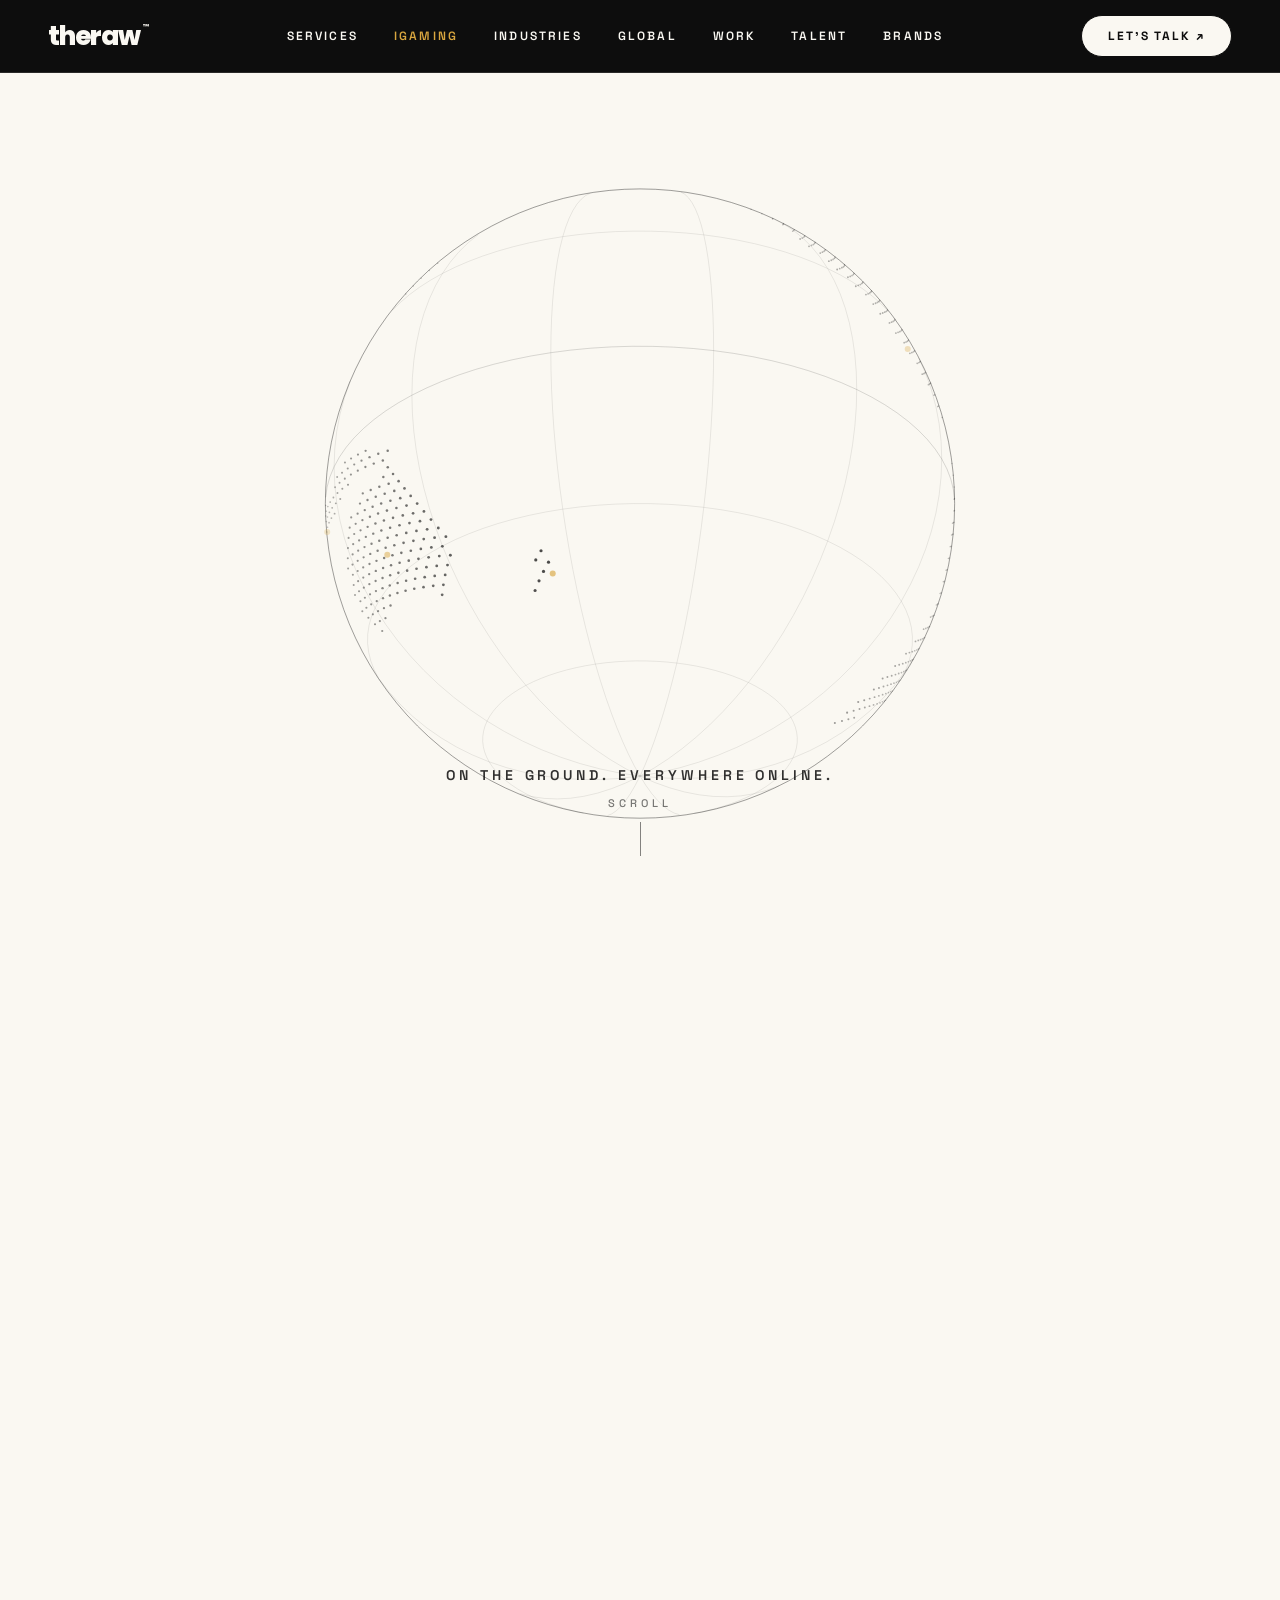
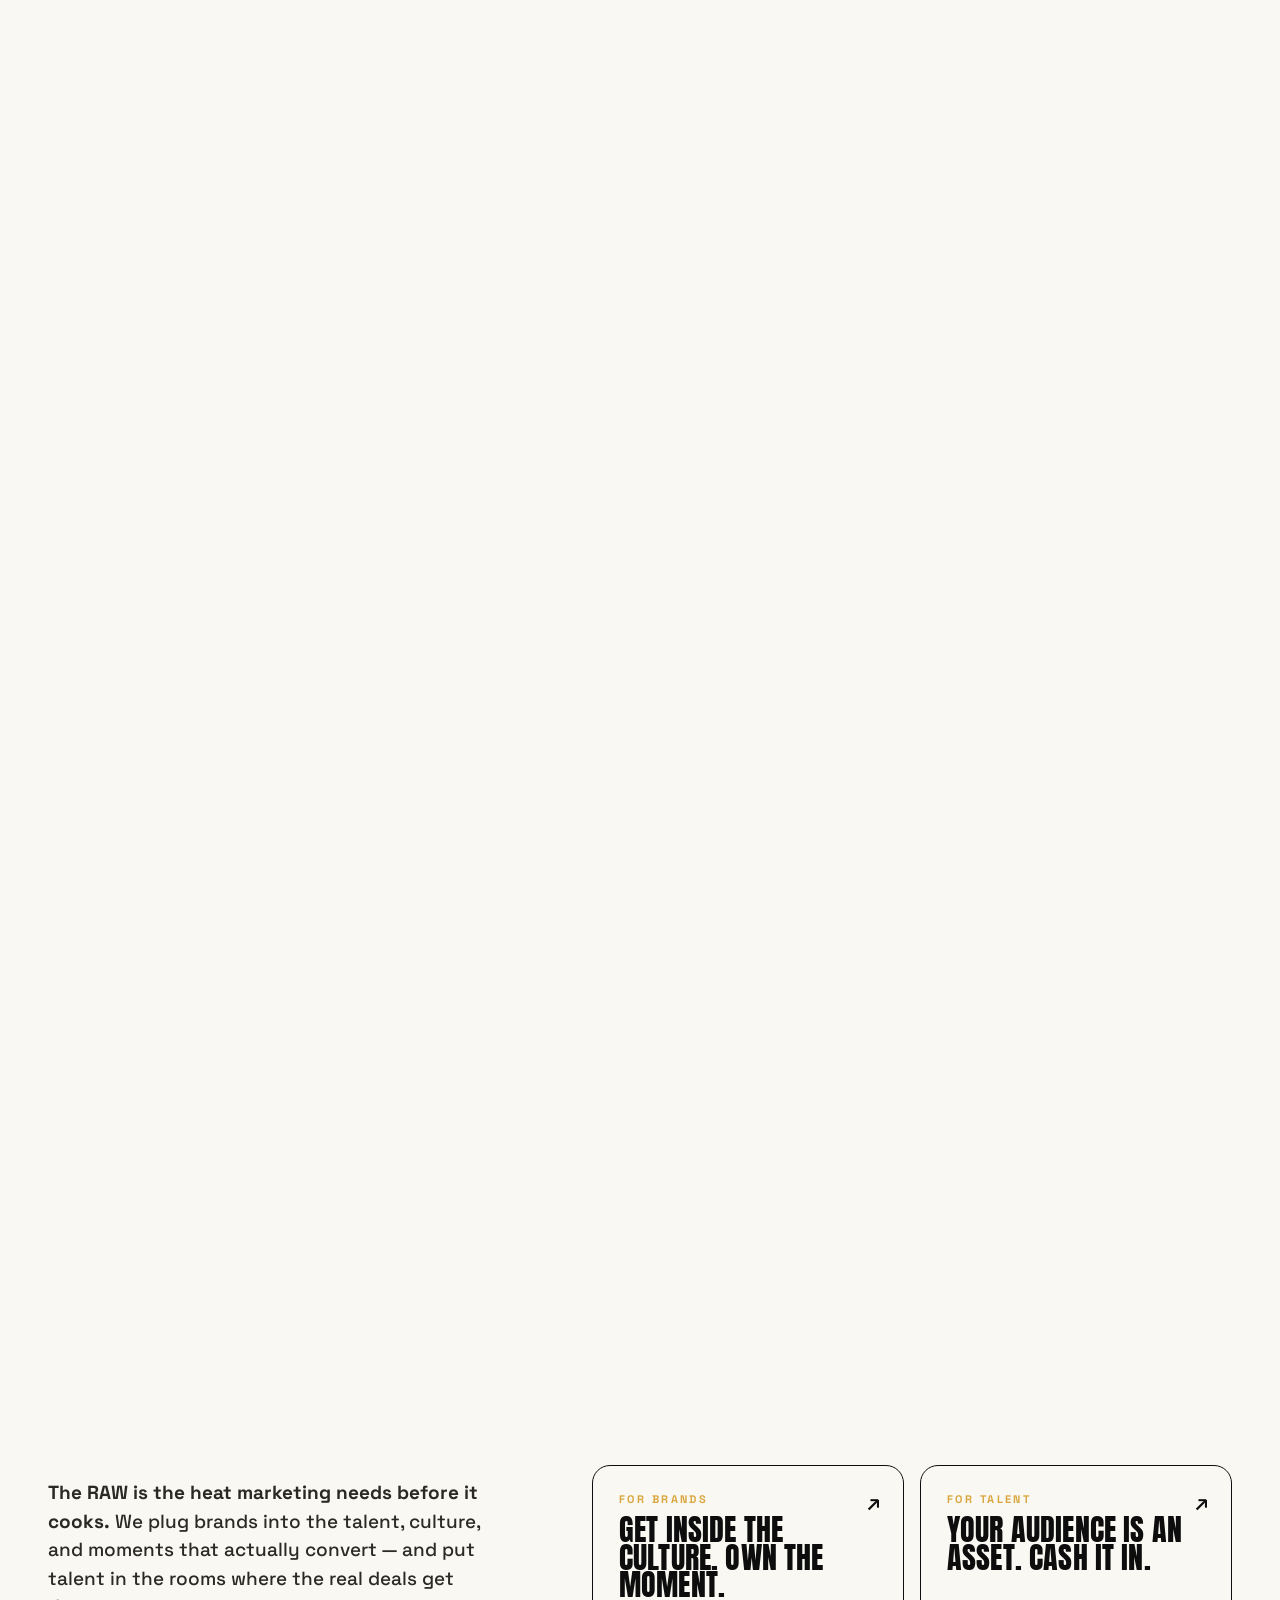
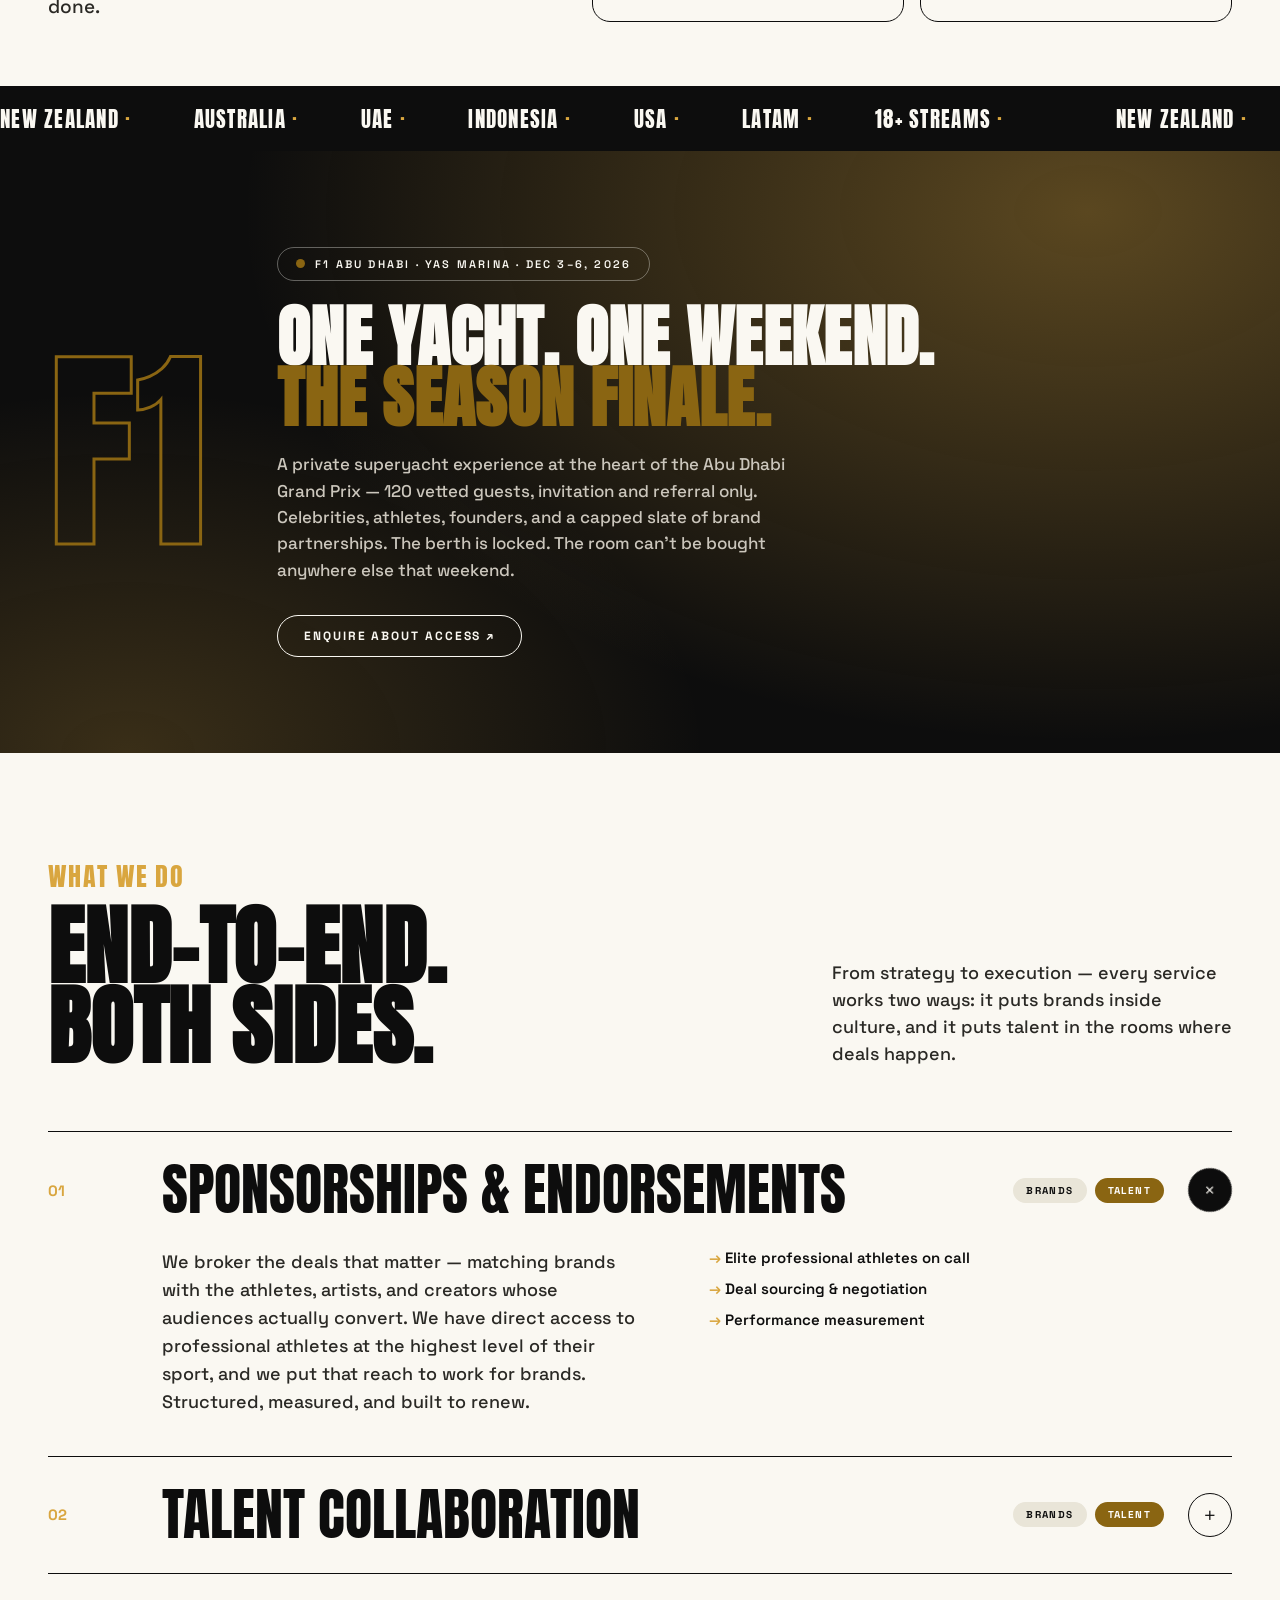
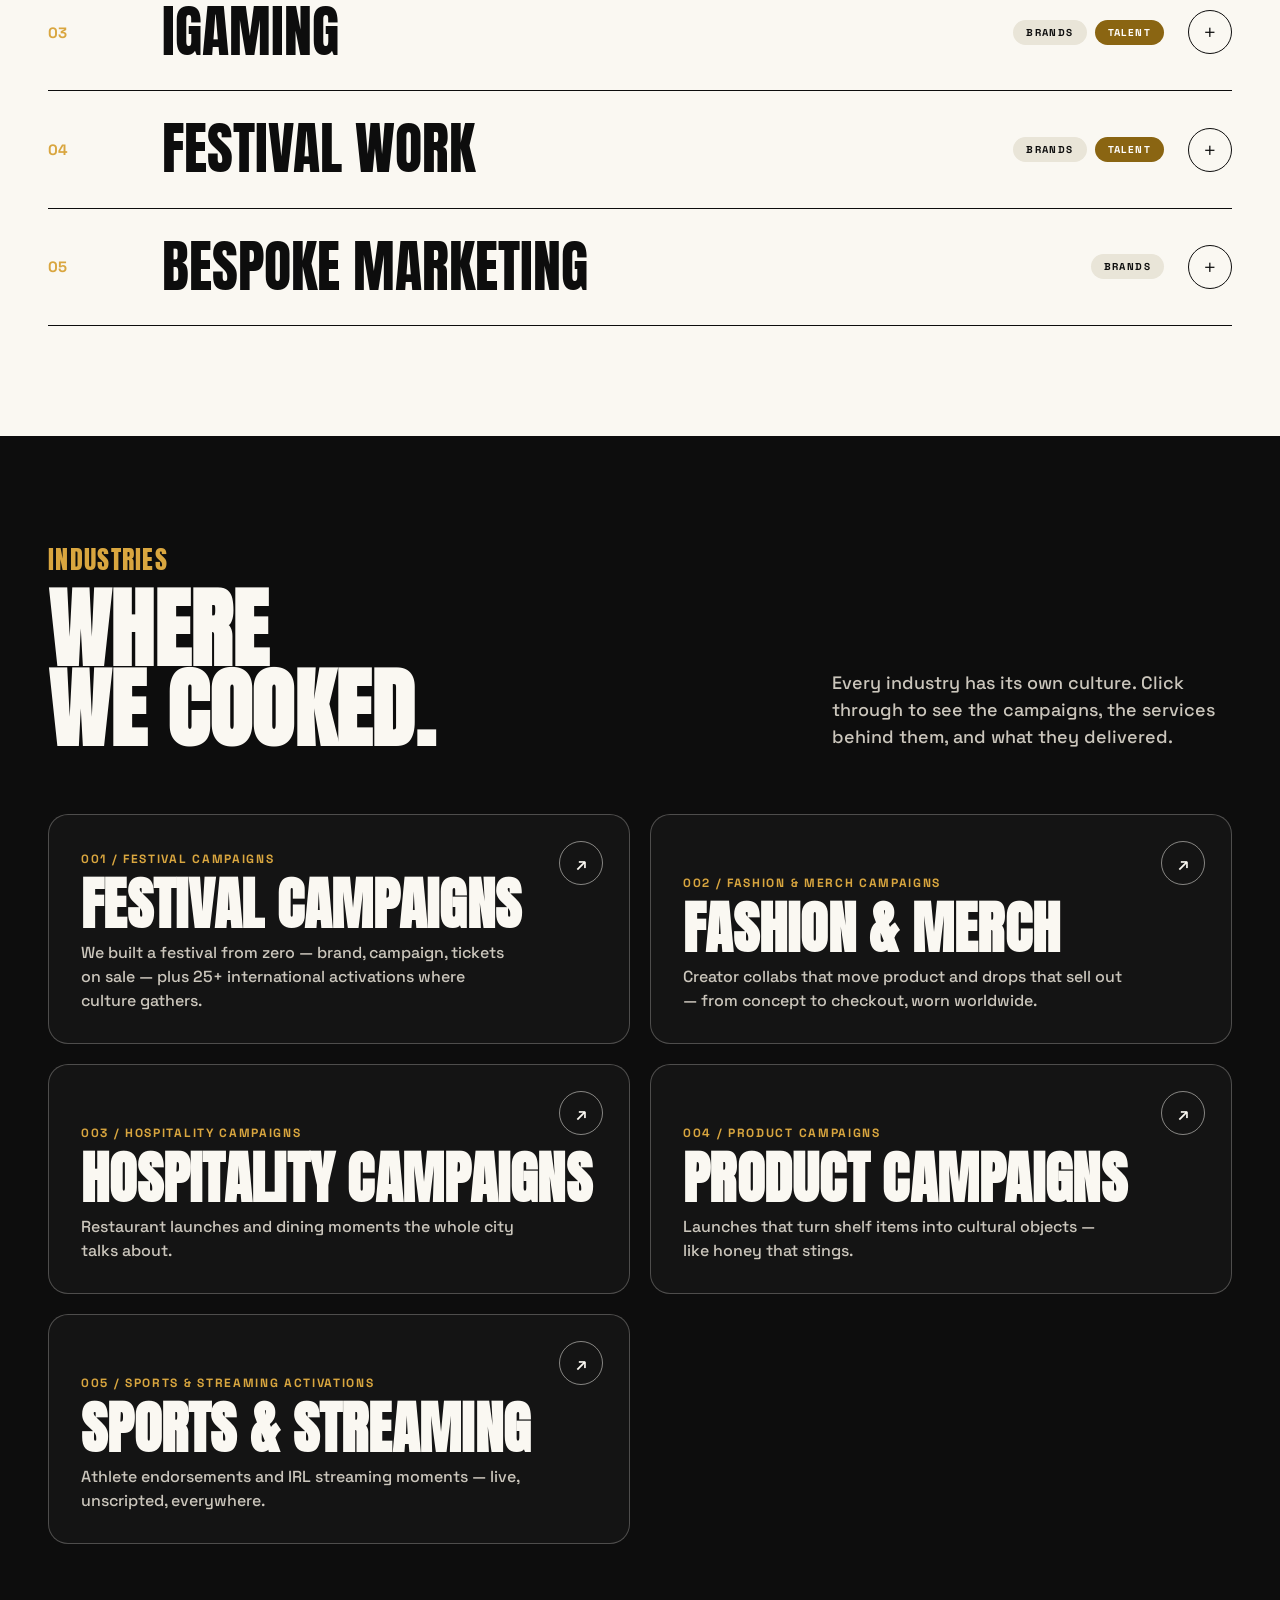
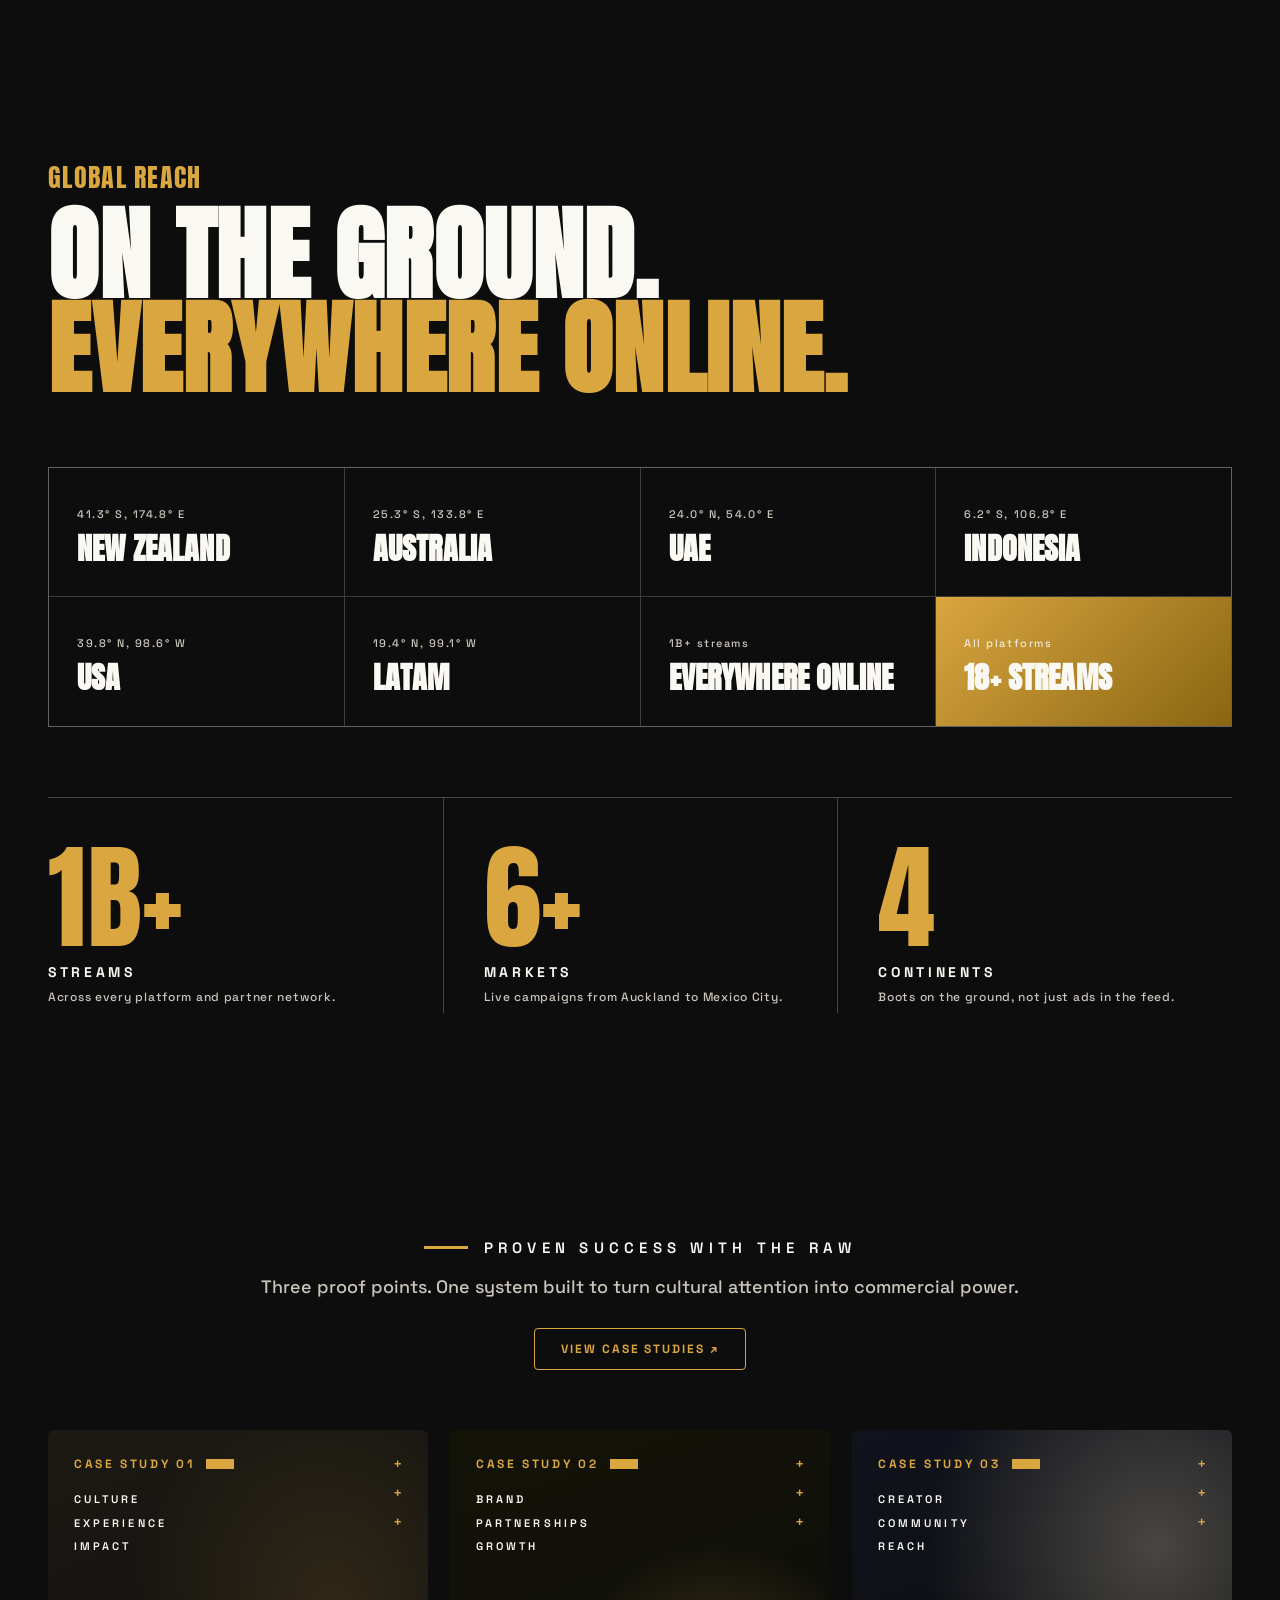
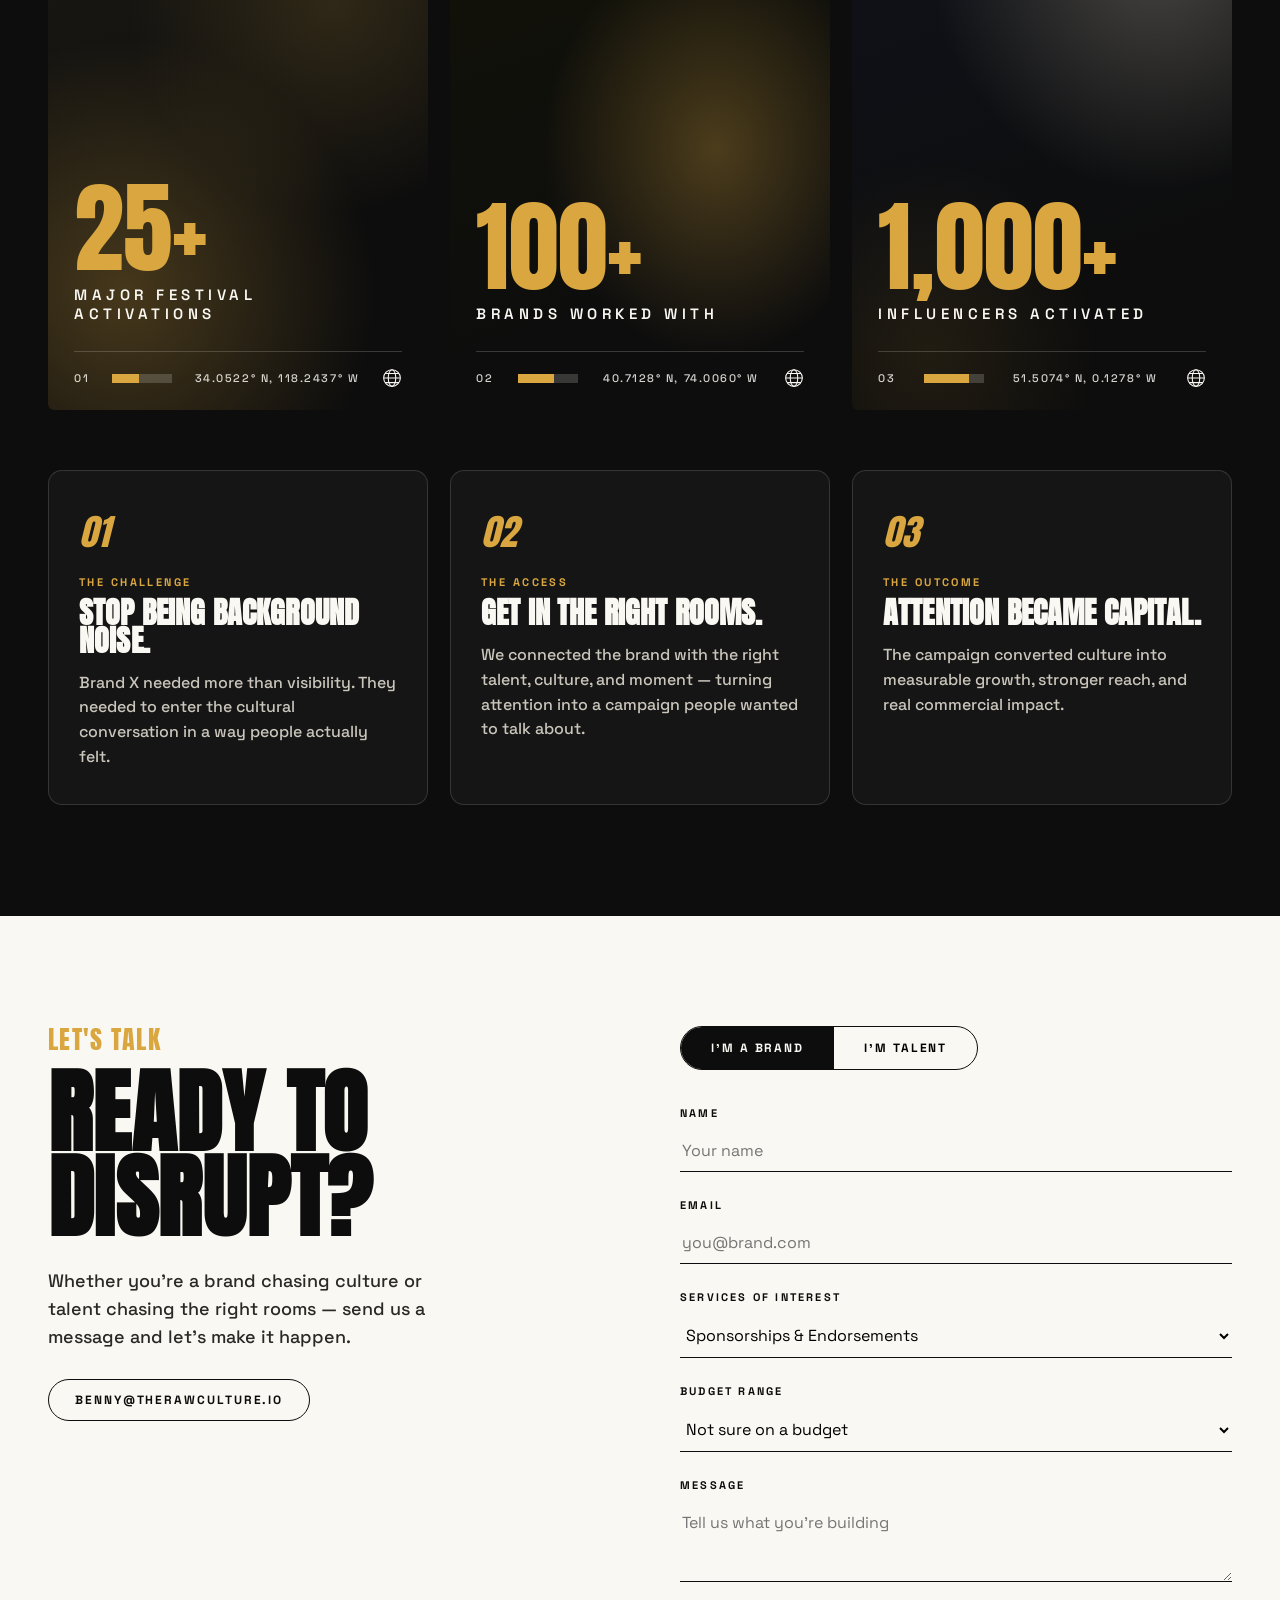
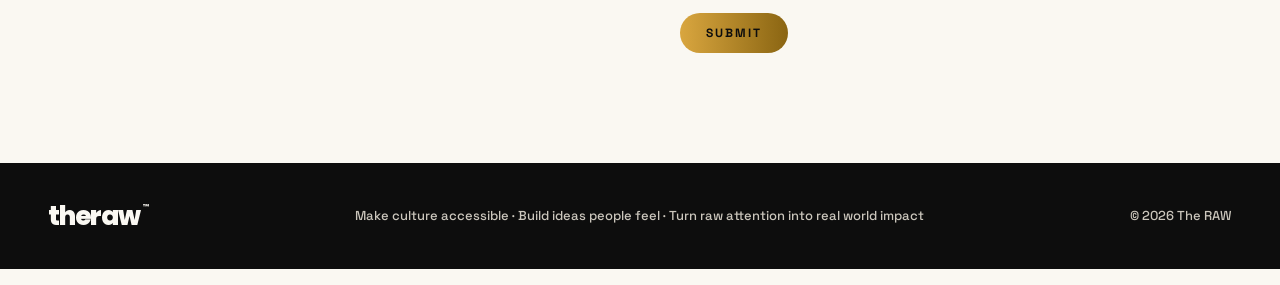
==== index.html @ 89e23d9b "Initial commit" ====
<!DOCTYPE html>
<html lang="en">
<head>
<meta charset="UTF-8">
<meta name="viewport" content="width=device-width, initial-scale=1.0">
<title>theraw. — Culture. Talent. Capital.</title>
<link rel="preconnect" href="https://fonts.googleapis.com">
<link rel="preconnect" href="https://fonts.gstatic.com" crossorigin>
<link href="https://fonts.googleapis.com/css2?family=Anton&family=Archivo+Black&family=Permanent+Marker&family=Poppins:wght@700;800&family=Space+Grotesk:wght@400;500;600;700&display=swap" rel="stylesheet">
<script src="image-slot.js"></script>
<style>
  :root{
    --cream:#FAF8F2;
    --ink:#0D0D0D;
    --orange:#D9A63F;
    --lime:#E9E5D8;
    --purple:#8A6512;
    --red:#8A6512;
    --volt:#D9A63F;
    --grey:#CBC6BC;
  }
  *{margin:0;padding:0;box-sizing:border-box}
  html{scroll-behavior:smooth}
  body{background:var(--cream);color:var(--ink);font-family:'Space Grotesk',sans-serif;font-weight:500;-webkit-font-smoothing:antialiased;overflow-x:hidden}
  h1,h2,h3,.display{font-family:'Anton',sans-serif;text-transform:uppercase;line-height:.92;letter-spacing:.005em}
  .mono{font-family:'Space Grotesk',sans-serif}
  a{color:inherit;text-decoration:none}
  .wrap{max-width:1440px;margin:0 auto;padding:0 48px}
  @media(max-width:720px){.wrap{padding:0 20px}}

  /* ---------- NAV ---------- */
  nav{position:sticky;top:0;z-index:100;background:var(--ink);color:var(--cream);border-bottom:1px solid rgba(250,248,242,.12)}
  nav .btn.solid{background:var(--cream);color:var(--ink)}
  nav .btn.solid:hover{background:var(--orange);color:#fff}
  .nav-links a:hover{color:#D9A63F}
  .nav-inner{display:flex;align-items:center;justify-content:space-between;height:72px}
  .logo{font-weight:700;font-size:26px;letter-spacing:-.03em}
  .lockup{display:inline-flex;align-items:center;gap:7px;font-family:'Poppins',sans-serif;font-weight:800;letter-spacing:-.045em;font-size:26px;line-height:1}
  .lockup .tm{font-size:7px;align-self:flex-start;margin-left:-4px;letter-spacing:0;font-weight:700}
  .nav-links{display:flex;gap:36px;font-size:12px;font-weight:600;letter-spacing:.18em;text-transform:uppercase}
  .nav-links a{position:relative;padding:4px 0}
  .btn{display:inline-flex;align-items:center;gap:10px;border:1.5px solid var(--ink);border-radius:100px;padding:12px 26px;font-size:12px;font-weight:700;letter-spacing:.16em;text-transform:uppercase;cursor:pointer;transition:.2s;background:transparent;font-family:'Space Grotesk',sans-serif}
  .btn:hover{background:var(--ink);color:var(--cream)}
  .btn.solid{background:var(--ink);color:var(--cream)}
  .btn.solid:hover{background:var(--orange);border-color:var(--orange)}
  .btn.orange{background:linear-gradient(90deg,var(--orange),var(--red));color:var(--ink);border:none}
  .btn.volt{border:1.5px solid var(--volt);color:var(--volt);border-radius:4px}
  .btn.volt:hover{background:var(--volt);color:var(--ink)}
  @media(max-width:900px){.nav-links{display:none}}

  /* ---------- SCROLL VIDEO INTRO ---------- */
  .vid-journey{height:320vh;background:var(--ink)}
  .vj-sticky{position:sticky;top:72px;height:calc(100vh - 72px);overflow:hidden}
  .vj-sticky video{position:absolute;inset:0;width:100%;height:100%;object-fit:cover;will-change:opacity,transform}
  .vj-hint{position:absolute;left:0;right:0;bottom:5vh;display:flex;flex-direction:column;align-items:center;gap:12px;z-index:3;color:var(--cream)}
  .vj-hint .scroll-word{font-size:11px;letter-spacing:.35em;text-transform:uppercase;opacity:.6}
  .vj-hint .scroll-line{display:block;width:1px;height:34px;background:var(--cream);opacity:.5;animation:hj-bounce 1.6s ease-in-out infinite}

  /* ---------- HERO / GLOBE JOURNEY ---------- */
  .hero{background:var(--ink);color:var(--cream);padding:48px 0 72px}
  .hero h1{font-size:clamp(48px,8.6vw,155px);line-height:.96;word-spacing:.04em}
  .hero-journey{height:680vh;background:var(--cream);color:var(--ink)}
  .hj-sticky{position:sticky;top:72px;height:calc(100vh - 72px);overflow:hidden;display:flex;flex-direction:column;justify-content:flex-end}
  .hj-sticky canvas{position:absolute;inset:0;width:100%;height:100%;display:block}
  .hj-hint{position:absolute;left:0;right:0;bottom:5vh;display:flex;flex-direction:column;align-items:center;gap:12px;z-index:3}
  .hj-hint .tagline{font-size:clamp(13px,1.1vw,16px);font-weight:600;letter-spacing:.28em;text-transform:uppercase;opacity:.85}
  .hj-hint .scroll-word{font-size:11px;letter-spacing:.35em;text-transform:uppercase;opacity:.55}
  .hj-hint .scroll-line{display:block;width:1px;height:34px;background:var(--ink);opacity:.5;animation:hj-bounce 1.6s ease-in-out infinite}
  @keyframes hj-bounce{0%,100%{transform:translateY(0)}50%{transform:translateY(8px)}}
  .hj-caps{position:absolute;z-index:3;left:48px;bottom:9vh;max-width:min(600px,80vw);pointer-events:none}
  @media(max-width:720px){.hj-caps{left:20px}}
  .hj-cap{position:absolute;left:0;bottom:0;opacity:0;transform:translateY(24px)}
  .hj-cap .cap-head{display:flex;align-items:baseline;gap:14px}
  .hj-cap .cap-idx{font-size:clamp(12px,1vw,15px);font-weight:700;letter-spacing:.3em;color:var(--orange)}
  .hj-cap .cap-city{font-family:'Anton',sans-serif;text-transform:uppercase;font-size:clamp(44px,6.5vw,104px);line-height:.95;letter-spacing:.01em}
  .hj-cap p{margin-top:14px;font-size:clamp(15px,1.3vw,20px);line-height:1.5;color:rgba(13,13,13,.75);max-width:44ch}
  .hj-cap .cap-city{font-family:'Anton',sans-serif;text-transform:uppercase;display:inline-block}
  .hj-headline{position:relative;z-index:2;padding:0 0 4vh;opacity:0;visibility:hidden;transform:translateY(60px)}
  /* ---------- POSTER HERO ---------- */
  .poster-stage{position:relative;height:min(76vh,740px);max-width:1200px;margin:0 auto}
  .poster-stage image-slot{position:absolute;left:50%;top:50%;transform:translate(-50%,-50%);width:min(46vw,420px);height:min(70vh,620px);filter:grayscale(1) contrast(1.05)}
  .pw{position:absolute;line-height:.9;text-transform:uppercase;z-index:2;white-space:nowrap;font-family:'Anton',sans-serif;letter-spacing:.005em}
  .pw.marker{font-family:'Anton',sans-serif}
  .pw.blk{font-family:'Anton',sans-serif}
  .pw-1{top:0;left:1%;font-size:clamp(56px,9.5vw,150px);color:var(--orange)}
  .pw-2{top:28%;left:50%;transform:translateX(-50%);font-size:clamp(64px,11.5vw,180px);color:var(--orange)}
  .pw-3{bottom:22%;right:1%;font-size:clamp(40px,6.5vw,100px);color:var(--orange)}
  .pw-4{bottom:2%;left:50%;transform:translateX(-50%);font-size:clamp(38px,5.6vw,80px);color:var(--ink)}
  .poster-sub{margin-top:10px;text-align:center;font-family:'Space Grotesk',sans-serif;font-weight:700;font-size:clamp(12px,1.1vw,15px);letter-spacing:.24em;text-transform:uppercase;color:var(--orange)}
  .squiggles{display:none}
  @media(max-width:720px){.poster-stage{height:70vh}.poster-stage image-slot{width:72vw}}
  .hj-headline h1{font-family:'Anton',sans-serif;font-size:clamp(34px,5.9vw,106px);line-height:.98;letter-spacing:.005em;word-spacing:.02em}
  .yolk{white-space:nowrap;color:#D9A63F}
  .intro{padding:72px 0 64px}
  .hero-sub{display:flex;flex-wrap:wrap;gap:40px;align-items:flex-end;justify-content:space-between}
  .hero-sub p{max-width:440px;font-size:19px;line-height:1.5;color:#2A2925}
  .path-cards{display:grid;grid-template-columns:1fr 1fr;gap:16px;flex:1;min-width:420px;max-width:640px}
  @media(max-width:820px){.path-cards{min-width:100%;grid-template-columns:1fr}}
  .path-card{border:1.5px solid var(--ink);border-radius:18px;padding:26px 26px 22px;cursor:pointer;transition:.25s;position:relative;overflow:hidden;background:transparent}
  .path-card small{display:block;font-size:11px;font-weight:700;letter-spacing:.22em;text-transform:uppercase;margin-bottom:10px;color:var(--orange)}
  .path-card .display{font-size:30px}
  .path-card .arrow{position:absolute;top:22px;right:22px;font-size:22px;transition:.25s}
  .path-card:hover{background:var(--ink);color:var(--cream)}
  .path-card:hover .arrow{transform:translate(4px,-4px)}
  .path-card.brand:hover small{color:var(--lime)}
  .path-card.talent:hover small{color:#E9E5D8}

  /* ---------- TICKER ---------- */
  .ticker{background:var(--ink);color:var(--cream);overflow:hidden;padding:16px 0;border-top:1px solid var(--ink)}
  .ticker-track{display:flex;gap:56px;white-space:nowrap;animation:scroll 28s linear infinite;font-family:'Anton',sans-serif;text-transform:uppercase;font-size:21px;letter-spacing:.06em}
  .ticker-track span em{color:var(--orange);font-style:normal;margin-right:56px}
  @keyframes scroll{from{transform:translateX(0)}to{transform:translateX(-50%)}}

  /* ---------- F1 ANNOUNCEMENT ---------- */
  .f1{background:radial-gradient(120% 160% at 85% 10%,rgba(217,166,63,.38),transparent 55%),radial-gradient(90% 120% at 10% 100%,rgba(217,166,63,.22),transparent 50%),var(--ink);color:var(--cream);padding:96px 0;cursor:pointer;position:relative;overflow:hidden}
  .f1-inner{display:flex;gap:70px;align-items:center;flex-wrap:wrap}
  .f1-photo{position:relative;width:min(340px,80vw);height:420px;border-radius:12px;overflow:hidden;flex-shrink:0}
  .f1-mark{font-family:'Anton',sans-serif;font-size:clamp(130px,17vw,270px);line-height:.82;color:transparent;-webkit-text-stroke:3px var(--red);flex-shrink:0;transition:.3s}
  .f1:hover .f1-mark{color:var(--red)}
  .f1-copy{flex:1;min-width:300px}
  .f1-live{display:inline-flex;align-items:center;gap:10px;border:1px solid rgba(250,248,242,.35);border-radius:100px;padding:9px 18px;font-family:'Space Grotesk',sans-serif;font-size:11px;font-weight:600;letter-spacing:.2em;text-transform:uppercase;margin-bottom:26px}
  .f1-live::before{content:"";width:9px;height:9px;border-radius:50%;background:var(--red);animation:pulse 1.4s infinite}
  @keyframes pulse{0%,100%{opacity:1;box-shadow:0 0 0 0 rgba(217,166,63,.6)}50%{opacity:.6;box-shadow:0 0 0 8px rgba(217,166,63,0)}}
  .f1-copy h2{font-size:clamp(42px,5.2vw,82px)}
  .f1-copy h2 .accent{color:var(--red)}
  .f1-copy p{max-width:560px;font-size:17px;line-height:1.55;color:var(--grey);margin:22px 0 32px}

  /* ---------- SECTION HEADERS ---------- */
  section{padding:110px 0}
  .kicker{display:block;color:#D9A63F;font-family:'Anton',sans-serif;font-size:26px;letter-spacing:.05em;text-transform:uppercase;margin-bottom:18px;line-height:1}
  .sec-head{display:flex;justify-content:space-between;align-items:flex-end;gap:40px;margin-bottom:64px;flex-wrap:wrap}
  .sec-head h2{font-size:clamp(50px,6.8vw,104px)}
  .sec-head p{max-width:400px;font-size:18px;line-height:1.5;color:#2A2925}

  /* ---------- SERVICES ---------- */
  .svc{border-top:1.5px solid var(--ink)}
  .svc-item{border-bottom:1.5px solid var(--ink)}
  .svc-row{display:grid;grid-template-columns:90px 1fr auto auto;align-items:center;gap:24px;padding:30px 0;cursor:pointer;transition:.2s}
  .svc-row:hover{padding-left:14px}
  .svc-num{font-family:'Space Grotesk',sans-serif;font-weight:700;color:var(--orange);font-size:15px}
  .svc-title{font-family:'Anton',sans-serif;text-transform:uppercase;font-size:clamp(34px,4.4vw,64px);line-height:1}
  .svc-tags{display:flex;gap:8px}
  .tag{font-size:10px;font-weight:700;letter-spacing:.14em;text-transform:uppercase;padding:6px 13px;border-radius:100px}
  .tag.b{background:var(--lime)}
  .tag.t{background:var(--purple);color:#fff}

  /* ---------- DARK BAND (breaks up the cream) ---------- */
  .dark-band{background:var(--ink);color:var(--cream)}
  .dark-band .sec-head p{color:var(--grey)}
  .dark-band .ind-card{background:#141414;border-color:rgba(250,248,242,.25);color:var(--cream)}
  .dark-band .ind-card p{color:var(--grey)}
  .dark-band .ind-card .arrow{border-color:rgba(250,248,242,.5);color:var(--cream)}
  .svc-toggle{width:44px;height:44px;border:1.5px solid var(--ink);border-radius:50%;display:grid;place-items:center;font-size:22px;font-weight:300;transition:.3s;flex-shrink:0}
  .svc-item.open .svc-toggle{background:var(--ink);color:var(--cream);transform:rotate(45deg)}
  .svc-body{max-height:0;overflow:hidden;transition:max-height .45s ease}
  .svc-item.open .svc-body{max-height:400px}
  .svc-body-inner{display:grid;grid-template-columns:90px 1fr 1fr;gap:24px;padding:0 0 40px}
  .svc-body-inner p{font-size:18px;line-height:1.55;color:#2A2925;max-width:480px}
  .svc-body-inner ul{list-style:none;font-family:'Space Grotesk',sans-serif;font-size:15px;font-weight:600;display:flex;flex-direction:column;gap:12px}
  .svc-body-inner ul li::before{content:"→ ";color:var(--orange)}
  @media(max-width:820px){
    .svc-row{grid-template-columns:50px 1fr auto}
    .svc-tags{display:none}
    .svc-body-inner{grid-template-columns:1fr;padding-left:50px}
  }

  /* ---------- INDUSTRIES ---------- */
  .ind-grid{display:grid;grid-template-columns:repeat(2,1fr);gap:20px}
  @media(max-width:900px){.ind-grid{grid-template-columns:1fr}}
  .ind-card{border:1.5px solid var(--ink);border-radius:20px;padding:34px 32px 30px;cursor:pointer;transition:.25s;position:relative;overflow:hidden;min-height:230px;display:flex;flex-direction:column;justify-content:flex-end;background:var(--cream)}
  .ind-photo{position:relative;height:170px;margin-bottom:20px;border-radius:10px;overflow:hidden}
  .ind-card::before{content:"";position:absolute;inset:0;opacity:0;transition:.3s;background:var(--ind-grad)}
  .ind-card:hover::before{opacity:1}
  .ind-card>*{position:relative}
  .ind-card .mono{font-size:12px;font-weight:700;color:var(--orange);letter-spacing:.14em}
  .ind-card h3{font-size:clamp(38px,4.4vw,60px);margin:12px 0 10px}
  .ind-card p{font-size:16px;line-height:1.5;color:#2A2925;max-width:440px}
  .ind-card .arrow{position:absolute;top:26px;right:26px;width:44px;height:44px;border:1.5px solid var(--ink);border-radius:50%;display:grid;place-items:center;font-size:18px;transition:.25s}
  .ind-card:hover{color:#fff;border-color:transparent;transform:translateY(-3px)}
  .ind-card:hover p{color:rgba(255,255,255,.88)}
  .ind-card:hover .mono{color:#fff}
  .ind-card:hover .arrow{border-color:#fff;color:#fff;transform:rotate(45deg)}

  /* ---------- SHOWCASE OVERLAY ---------- */
  .showcase{position:fixed;inset:0;z-index:200;background:var(--ink);color:var(--cream);overflow-y:auto;transform:translateY(100%);transition:transform .45s cubic-bezier(.7,0,.2,1);visibility:hidden}
  .showcase.open{transform:translateY(0);visibility:visible}
  .sc-top{position:sticky;top:0;display:flex;justify-content:space-between;align-items:center;padding:22px 48px;background:linear-gradient(var(--ink) 60%,transparent);z-index:5}
  .sc-close{width:52px;height:52px;border:1.5px solid var(--cream);border-radius:50%;background:transparent;color:var(--cream);font-size:20px;cursor:pointer;transition:.2s}
  .sc-close:hover{background:var(--orange);border-color:var(--orange);transform:rotate(90deg)}
  .sc-body{padding:30px 48px 90px;max-width:1440px;margin:0 auto}
  @media(max-width:720px){.sc-top,.sc-body{padding-left:20px;padding-right:20px}}
  .sc-body h2{font-size:clamp(58px,9.2vw,144px)}
  .sc-body h2 .accent{color:var(--orange)}
  .sc-lede{display:flex;gap:48px;flex-wrap:wrap;align-items:flex-start;margin:36px 0 60px}
  .sc-lede p{max-width:560px;font-size:19px;line-height:1.55;color:var(--grey)}
  .sc-chips{display:flex;gap:10px;flex-wrap:wrap;max-width:480px}
  .sc-chips span{border:1px solid rgba(250,248,242,.4);border-radius:100px;padding:10px 20px;font-size:11px;font-weight:700;letter-spacing:.16em;text-transform:uppercase}
  .sc-gallery{display:grid;grid-template-columns:repeat(3,1fr);gap:18px}
  @media(max-width:900px){.sc-gallery{grid-template-columns:1fr}}
  .sc-tile{border-radius:16px;min-height:420px;padding:28px;display:flex;flex-direction:column;justify-content:space-between;position:relative;overflow:hidden}
  .sc-tile .mono{font-size:11px;font-weight:700;letter-spacing:.16em;opacity:.9}
  .sc-tile .big{font-family:'Anton',sans-serif;text-transform:uppercase;font-size:clamp(42px,4.6vw,66px);line-height:.95}
  .sc-tile .cap{font-size:13px;font-weight:700;letter-spacing:.14em;text-transform:uppercase;margin-top:12px;opacity:.9}
  .sc-stats{display:flex;gap:72px;flex-wrap:wrap;margin:70px 0;padding-top:44px;border-top:1px solid rgba(250,248,242,.25)}
  .sc-nav{display:flex;justify-content:space-between;gap:20px;flex-wrap:wrap;align-items:center;border-top:1px solid rgba(250,248,242,.25);padding-top:40px}
  .sc-nav .btn{border-color:var(--cream);color:var(--cream)}
  .sc-nav .btn:hover{background:var(--cream);color:var(--ink)}

  /* ---------- GLOBAL ---------- */
  .global{background:var(--ink);color:var(--cream)}
  .global h2{font-size:clamp(52px,8vw,130px)}
  .global h2 .accent{color:var(--orange)}
  .global-grid{display:grid;grid-template-columns:repeat(4,1fr);gap:1px;background:rgba(250,248,242,.2);border:1px solid rgba(250,248,242,.2);margin-top:70px}
  .g-cell{background:var(--ink);padding:34px 28px;transition:.25s;position:relative}
  .g-cell:hover{background:#1a1a1a}
  .g-cell .mono{font-size:11px;color:var(--grey);letter-spacing:.14em}
  .g-cell h3{font-size:30px;margin-top:12px}
  .g-cell.hot{background:linear-gradient(135deg,var(--orange),var(--red))}
  .g-cell.hot .mono{color:rgba(255,255,255,.8)}
  @media(max-width:1000px){.global-grid{grid-template-columns:repeat(2,1fr)}}
  .global-stats{display:grid;grid-template-columns:repeat(3,1fr);margin-top:70px;border-top:1px solid rgba(242,239,233,.25)}
  .global .g-stat{padding:48px 40px 8px;border-left:1px solid rgba(242,239,233,.25);position:relative}
  .global .g-stat:first-child{border-left:none;padding-left:0}
  .g-stat .display{font-size:clamp(76px,9vw,150px);line-height:.9}
  .g-stat .display span{color:var(--orange)}
  .g-stat p{font-size:14px;font-weight:700;letter-spacing:.26em;text-transform:uppercase;color:var(--cream);margin-top:14px}
  .g-stat small{display:block;font-size:12px;font-weight:500;letter-spacing:.06em;color:var(--grey);margin-top:8px;text-transform:none}
  @media(max-width:900px){.global-stats{grid-template-columns:1fr}.global .g-stat{border-left:none;padding-left:0;border-top:1px solid rgba(242,239,233,.25);padding-top:32px}.global .g-stat:first-child{border-top:none}}

  /* ---------- PROOF / CASE POSTERS ---------- */
  .proof{background:var(--ink);color:var(--cream)}
  .proof-head{text-align:center;max-width:820px;margin:0 auto 60px}
  .proof-kicker{display:inline-flex;align-items:center;gap:16px;font-size:15px;font-weight:600;letter-spacing:.35em;text-transform:uppercase}
  .proof-kicker::before{content:"";width:44px;height:3px;background:var(--volt)}
  .proof-head p{color:var(--grey);font-size:18px;margin:18px 0 30px}
  .case-grid{display:grid;grid-template-columns:repeat(3,1fr);gap:22px;text-align:left}
  @media(max-width:960px){.case-grid{grid-template-columns:1fr}}
  .case-card{position:relative;min-height:580px;border-radius:6px;overflow:hidden;padding:26px 26px 22px;display:flex;flex-direction:column;justify-content:space-between;cursor:pointer;transition:.25s}
  .case-card>image-slot{position:absolute;inset:0;z-index:0;opacity:.5}
  .case-card>div{position:relative;z-index:1;pointer-events:none}
  .case-card>div a,.case-card>div button{pointer-events:auto}
  .case-card:hover{transform:translateY(-4px)}
  .case-top{display:flex;justify-content:space-between;align-items:flex-start}
  .case-label{font-size:12px;font-weight:700;letter-spacing:.22em;color:var(--volt);text-transform:uppercase;display:flex;align-items:center;gap:12px}
  .case-label::after{content:"";width:28px;height:10px;background:var(--volt)}
  .case-words{margin-top:16px;font-size:11px;font-weight:600;letter-spacing:.28em;line-height:2.1;text-transform:uppercase;color:var(--cream)}
  .case-plus{display:flex;flex-direction:column;gap:14px;color:var(--volt);font-size:15px;line-height:1}
  .case-num{font-family:'Anton',sans-serif;font-size:clamp(92px,7.8vw,145px);line-height:.9;color:var(--volt);text-transform:uppercase}
  .case-cap{font-size:15px;font-weight:600;letter-spacing:.3em;text-transform:uppercase;margin-top:12px}
  .case-foot{display:flex;align-items:center;justify-content:space-between;gap:14px;margin-top:28px;padding-top:16px;border-top:1px solid rgba(250,248,242,.18);font-size:11px;letter-spacing:.14em;color:rgba(250,248,242,.85)}
  .case-bar{width:60px;height:9px;background:rgba(250,248,242,.18);flex-shrink:0}
  .case-bar i{display:block;height:100%;width:45%;background:var(--volt)}
  .case-globe{width:20px;height:20px;flex-shrink:0;color:var(--cream)}
  #work .step{background:#151515;border:1px solid rgba(250,248,242,.14)}

  /* ---------- STORY ---------- */
  .story-steps{display:grid;grid-template-columns:repeat(3,1fr);gap:22px;margin-top:60px}
  @media(max-width:900px){.story-steps{grid-template-columns:1fr}}
  .step{background:var(--ink);color:var(--cream);border-radius:14px;padding:34px 30px}
  .step .num{font-family:'Anton',sans-serif;font-style:italic;color:var(--orange);font-size:36px}
  .step small{display:block;color:var(--orange);font-size:11px;font-weight:700;letter-spacing:.22em;text-transform:uppercase;margin:16px 0 10px}
  .step h3{font-size:30px;margin-bottom:16px}
  .step p{font-size:16px;line-height:1.55;color:var(--grey)}

  /* ---------- CONTACT ---------- */
  .contact{background:var(--cream)}
  .contact-grid{display:grid;grid-template-columns:1fr 1fr;gap:80px}
  @media(max-width:900px){.contact-grid{grid-template-columns:1fr}}
  .contact h2{font-size:clamp(56px,7.2vw,108px)}
  .contact-left p{margin:28px 0;font-size:18px;line-height:1.55;max-width:400px;color:#2A2925}
  .audience-toggle{display:inline-flex;border:1.5px solid var(--ink);border-radius:100px;overflow:hidden;margin-bottom:36px}
  .audience-toggle button{border:none;background:transparent;padding:13px 30px;font-size:12px;font-weight:700;letter-spacing:.16em;text-transform:uppercase;cursor:pointer;font-family:'Space Grotesk',sans-serif;transition:.2s}
  .audience-toggle button.active{background:var(--ink);color:var(--cream)}
  .field{margin-bottom:26px}
  .field label{display:block;font-size:11px;font-weight:700;letter-spacing:.2em;text-transform:uppercase;margin-bottom:10px}
  .field input,.field select,.field textarea{width:100%;border:none;border-bottom:1.5px solid var(--ink);background:transparent;padding:10px 2px;font-size:16px;font-family:'Space Grotesk',sans-serif;outline:none}
  .field textarea{resize:vertical;min-height:80px}
  footer{background:var(--ink);color:var(--grey);padding:40px 0;font-size:13px}
  .foot-inner{display:flex;justify-content:space-between;flex-wrap:wrap;gap:20px;align-items:center}
</style>
</head>
<body>

<nav>
  <div class="wrap nav-inner">
    <a href="#" class="lockup">theraw<span class="tm">™</span></a>
    <div class="nav-links">
      <a href="#services">Services</a>
      <a href="javascript:openShowcase('igaming')" style="color:var(--volt)">iGaming</a>
      <a href="#industries">Industries</a>
      <a href="#global">Global</a>
      <a href="#work">Work</a>
      <a href="#contact">Talent</a>
      <a href="#contact">Brands</a>
    </div>
    <a href="#contact" class="btn solid">Let's Talk ↗</a>
  </div>
</nav>

<header class="hero-journey" id="heroJourney">
  <div class="hj-sticky">
    <canvas id="globeCanvas"></canvas>
    <div class="hj-hint" id="hjHint">
      <span class="tagline">On the ground. Everywhere online.</span>
      <span class="scroll-word">Scroll</span>
      <span class="scroll-line"></span>
    </div>
    <div class="hj-caps">
      <div class="hj-cap" id="hjCap0">
        <div class="cap-head"><span class="cap-idx">01</span><span class="cap-city">New Zealand</span></div>
        <p>Home turf. Where The RAW started — and where campaigns still launch first.</p>
      </div>
      <div class="hj-cap" id="hjCap1">
        <div class="cap-head"><span class="cap-idx">02</span><span class="cap-city">Australia</span></div>
        <p>Festival country. Where we’ve built festivals from zero — brand, campaign, tickets on sale.</p>
      </div>
      <div class="hj-cap" id="hjCap2">
        <div class="cap-head"><span class="cap-idx">03</span><span class="cap-city">Indonesia</span></div>
        <p>APAC creator networks with real pull — campaigns that speak the local language.</p>
      </div>
      <div class="hj-cap" id="hjCap3">
        <div class="cap-head"><span class="cap-idx">04</span><span class="cap-city">UAE</span></div>
        <p>F1 Abu Dhabi. One yacht, 120 vetted guests, the season finale.</p>
      </div>
      <div class="hj-cap" id="hjCap4">
        <div class="cap-head"><span class="cap-idx">05</span><span class="cap-city">USA</span></div>
        <p>1B+ streams of reach — athletes, streamers, and IRL moments live everywhere.</p>
      </div>
      <div class="hj-cap" id="hjCap5">
        <div class="cap-head"><span class="cap-idx">06</span><span class="cap-city">LATAM</span></div>
        <p>Mexico City and beyond — creator-led campaigns with compliance handled.</p>
      </div>
    </div>
    <div class="wrap hj-headline" id="hjHeadline">
      <div class="poster-stage">
        <svg class="squiggles" viewBox="0 0 1200 700" preserveAspectRatio="none" aria-hidden="true">
          <path d="M-20,120 C180,60 260,220 420,150 S760,40 880,140 S1150,90 1230,160" fill="none" stroke="#D9A63F" stroke-width="2.5" opacity=".8"/>
          <path d="M-20,560 C220,640 420,480 640,570 S980,660 1230,540" fill="none" stroke="#D9A63F" stroke-width="2.5" opacity=".8"/>
        </svg>
        <image-slot id="hero-portrait" shape="rect" placeholder="Drop a portrait photo"></image-slot>
        <span class="pw marker pw-1">Make</span>
        <span class="pw blk pw-2">Culture</span>
        <span class="pw marker pw-3">Accessible</span>
        <span class="pw pw-4">The Raw.</span>
      </div>
      <div class="poster-sub">build ideas people feel &mdash; turn raw attention into real world impact</div>
    </div>
    <svg width="0" height="0" style="position:absolute" aria-hidden="true"><filter id="roughedge"><feTurbulence type="fractalNoise" baseFrequency="0.035" numOctaves="3" result="n"/><feDisplacementMap in="SourceGraphic" in2="n" scale="9"/></filter></svg>
  </div>
</header>

<div class="intro">
  <div class="wrap">
    <div class="hero-sub">
      <p><strong>The RAW is the heat marketing needs before it cooks.</strong> We plug brands into the talent, culture, and moments that actually convert — and put talent in the rooms where the real deals get done.</p>
      <div class="path-cards">
        <a href="#contact" class="path-card brand" onclick="setAudience('brand')">
          <small>For Brands</small>
          <div class="display">Get inside the culture. Own the moment.</div>
          <span class="arrow">↗</span>
        </a>
        <a href="#contact" class="path-card talent" onclick="setAudience('talent')">
          <small>For Talent</small>
          <div class="display">Your audience is an asset. Cash it in.</div>
          <span class="arrow">↗</span>
        </a>
      </div>
    </div>
  </div>
</div>

<div class="ticker">
  <div class="ticker-track" id="ticker">
    <span>New Zealand <em>·</em> Australia <em>·</em> UAE <em>·</em> Indonesia <em>·</em> USA <em>·</em> LATAM <em>·</em> 18+ Streams <em>·</em></span>
    <span>New Zealand <em>·</em> Australia <em>·</em> UAE <em>·</em> Indonesia <em>·</em> USA <em>·</em> LATAM <em>·</em> 18+ Streams <em>·</em></span>
  </div>
</div>

<section class="f1" id="f1" onclick="openShowcase('f1')" style="padding:96px 0">
  <div class="wrap f1-inner">
    <div class="f1-mark">F1</div>
    <div class="f1-copy">
      <span class="f1-live">F1 Abu Dhabi · Yas Marina · Dec 3–6, 2026</span>
      <h2>One yacht. One weekend.<br><span class="accent">The season finale.</span></h2>
      <p>A private superyacht experience at the heart of the Abu Dhabi Grand Prix — 120 vetted guests, invitation and referral only. Celebrities, athletes, founders, and a capped slate of brand partnerships. The berth is locked. The room can't be bought anywhere else that weekend.</p>
      <span class="btn" style="border-color:var(--cream);color:var(--cream)">Enquire about access ↗</span>
    </div>
  </div>
</section>

<section id="services">
  <div class="wrap">
    <div class="sec-head">
      <div>
        <div class="kicker">What we do</div>
        <h2>End-to-end.<br>Both sides.</h2>
      </div>
      <p>From strategy to execution — every service works two ways: it puts brands inside culture, and it puts talent in the rooms where deals happen.</p>
    </div>
    <div class="svc">
      <div class="svc-item open">
        <div class="svc-row" onclick="toggleSvc(this)">
          <span class="svc-num">01</span>
          <span class="svc-title">Sponsorships &amp; Endorsements</span>
          <span class="svc-tags"><span class="tag b">Brands</span><span class="tag t">Talent</span></span>
          <span class="svc-toggle">+</span>
        </div>
        <div class="svc-body"><div class="svc-body-inner">
          <span></span>
          <p>We broker the deals that matter — matching brands with the athletes, artists, and creators whose audiences actually convert. We have direct access to professional athletes at the highest level of their sport, and we put that reach to work for brands. Structured, measured, and built to renew.</p>
          <ul><li>Elite professional athletes on call</li><li>Deal sourcing &amp; negotiation</li><li>Performance measurement</li></ul>
        </div></div>
      </div>
      <div class="svc-item">
        <div class="svc-row" onclick="toggleSvc(this)">
          <span class="svc-num">02</span>
          <span class="svc-title">Talent Collaboration</span>
          <span class="svc-tags"><span class="tag b">Brands</span><span class="tag t">Talent</span></span>
          <span class="svc-toggle">+</span>
        </div>
        <div class="svc-body"><div class="svc-body-inner">
          <span></span>
          <p>Co-created campaigns where talent isn't a billboard — they're a partner. We shape collaborations people feel, from concept through content to launch, with influencer marketing that actually moves numbers.</p>
          <ul><li>Influencer marketing at scale</li><li>Campaign co-creation</li><li>Content production</li></ul>
        </div></div>
      </div>
      <div class="svc-item">
        <div class="svc-row" onclick="toggleSvc(this)">
          <span class="svc-num">03</span>
          <span class="svc-title">iGaming</span>
          <span class="svc-tags"><span class="tag b">Brands</span><span class="tag t">Talent</span></span>
          <span class="svc-toggle">+</span>
        </div>
        <div class="svc-body"><div class="svc-body-inner">
          <span></span>
          <p>iGaming traffic — the fastest-moving vertical in the game, and we speak the language. Creator-led iGaming campaigns with the right talent across multiple markets — APAC, LATAM, and beyond — with compliance handled.</p>
          <ul><li>Traffic &amp; acquisition campaigns</li><li>APAC · LATAM · global markets</li><li>Compliance handled</li></ul>
        </div></div>
      </div>
      <div class="svc-item">
        <div class="svc-row" onclick="toggleSvc(this)">
          <span class="svc-num">04</span>
          <span class="svc-title">Festival Work</span>
          <span class="svc-tags"><span class="tag b">Brands</span><span class="tag t">Talent</span></span>
          <span class="svc-toggle">+</span>
        </div>
        <div class="svc-body"><div class="svc-body-inner">
          <span></span>
          <p>We don't just show up at festivals — we build them. We've taken a festival from nothing: built the brand, launched the campaign, and ran it all the way to tickets on sale. Influencer marketing, activations, PR, billboards — the lot.</p>
          <ul><li>Festival brand creation &amp; launch</li><li>Ticket sales &amp; influencer marketing</li><li>PR, billboards &amp; on-site activations</li></ul>
        </div></div>
      </div>
      <div class="svc-item">
        <div class="svc-row" onclick="toggleSvc(this)">
          <span class="svc-num">05</span>
          <span class="svc-title">Bespoke Marketing</span>
          <span class="svc-tags"><span class="tag b">Brands</span></span>
          <span class="svc-toggle">+</span>
        </div>
        <div class="svc-body"><div class="svc-body-inner">
          <span></span>
          <p>No template. Full-stack marketing built around your brief — strategy, creative, and execution. And if you just need the essentials done properly — websites, campaigns, collateral, social media design — we do that too, start to finish.</p>
          <ul><li>Websites, campaigns &amp; collateral design</li><li>Social media design &amp; content</li><li>Strategy through to execution</li></ul>
        </div></div>
      </div>
    </div>
  </div>
</section>

<section id="industries" class="dark-band">
  <div class="wrap">
    <div class="sec-head">
      <div>
        <div class="kicker">Industries</div>
        <h2>Where<br>we cooked.</h2>
      </div>
      <p>Every industry has its own culture. Click through to see the campaigns, the services behind them, and what they delivered.</p>
    </div>
    <div class="ind-grid">
      <div class="ind-card" style="--ind-grad:linear-gradient(135deg,#8A6512,#D9A63F)" onclick="openShowcase('festivals')">
        <span class="arrow">↗</span>
        <span class="mono">001 / FESTIVAL CAMPAIGNS</span>
        <h3>Festival Campaigns</h3>
        <p>We built a festival from zero — brand, campaign, tickets on sale — plus 25+ international activations where culture gathers.</p>
      </div>
      <div class="ind-card" style="--ind-grad:linear-gradient(135deg,#1a1a1a,#D9A63F)" onclick="openShowcase('fashion')">
        <span class="arrow">↗</span>
        <span class="mono">002 / FASHION &amp; MERCH CAMPAIGNS</span>
        <h3>Fashion &amp; Merch</h3>
        <p>Creator collabs that move product and drops that sell out — from concept to checkout, worn worldwide.</p>
      </div>
      <div class="ind-card" style="--ind-grad:linear-gradient(135deg,#8E8778,#D9A63F)" onclick="openShowcase('hospitality')">
        <span class="arrow">↗</span>
        <span class="mono">003 / HOSPITALITY CAMPAIGNS</span>
        <h3>Hospitality Campaigns</h3>
        <p>Restaurant launches and dining moments the whole city talks about.</p>
      </div>
      <div class="ind-card" style="--ind-grad:linear-gradient(135deg,#8E8778,#8A6512)" onclick="openShowcase('products')">
        <span class="arrow">↗</span>
        <span class="mono">004 / PRODUCT CAMPAIGNS</span>
        <h3>Product Campaigns</h3>
        <p>Launches that turn shelf items into cultural objects — like honey that stings.</p>
      </div>
      <div class="ind-card" style="--ind-grad:linear-gradient(135deg,#2E2B26,#E9E5D8)" onclick="openShowcase('sports')">
        <span class="arrow">↗</span>
        <span class="mono">005 / SPORTS &amp; STREAMING ACTIVATIONS</span>
        <h3>Sports &amp; Streaming</h3>
        <p>Athlete endorsements and IRL streaming moments — live, unscripted, everywhere.</p>
      </div>
    </div>
  </div>
</section>

<div class="showcase" id="showcase">
  <div class="sc-top">
    <span class="lockup" style="color:var(--cream)">theraw<span class="tm">™</span></span>
    <button class="sc-close" onclick="closeShowcase()">✕</button>
  </div>
  <div class="sc-body" id="sc-body"></div>
</div>

<section class="global" id="global" style="padding-top:110px">
  <div class="wrap">
    <div class="kicker">Global Reach</div>
    <h2>On the ground.<br><span class="accent">Everywhere online.</span></h2>
    <div class="global-grid">
      <div class="g-cell"><span class="mono">41.3° S, 174.8° E</span><h3>New Zealand</h3></div>
      <div class="g-cell"><span class="mono">25.3° S, 133.8° E</span><h3>Australia</h3></div>
      <div class="g-cell"><span class="mono">24.0° N, 54.0° E</span><h3>UAE</h3></div>
      <div class="g-cell"><span class="mono">6.2° S, 106.8° E</span><h3>Indonesia</h3></div>
      <div class="g-cell"><span class="mono">39.8° N, 98.6° W</span><h3>USA</h3></div>
      <div class="g-cell"><span class="mono">19.4° N, 99.1° W</span><h3>LATAM</h3></div>
      <div class="g-cell"><span class="mono">1B+ streams</span><h3>Everywhere Online</h3></div>
      <div class="g-cell hot"><span class="mono">All platforms</span><h3>18+ Streams</h3></div>
    </div>
    <div class="global-stats" id="global-stats">
      <div class="g-stat"><div class="display"><span class="cnt" data-end="1000000000" data-compact="1">0</span><span>+</span></div><p>Streams</p><small>Across every platform and partner network.</small></div>
      <div class="g-stat"><div class="display"><span class="cnt" data-end="6">0</span><span>+</span></div><p>Markets</p><small>Live campaigns from Auckland to Mexico City.</small></div>
      <div class="g-stat"><div class="display"><span class="cnt" data-end="4">0</span></div><p>Continents</p><small>Boots on the ground, not just ads in the feed.</small></div>
    </div>
  </div>
</section>

<section id="work" class="proof">
  <div class="wrap">
    <div class="proof-head">
      <div class="proof-kicker">Proven success with The RAW</div>
      <p>Three proof points. One system built to turn cultural attention into commercial power.</p>
      <a class="btn volt" href="#industries">View case studies ↗</a>
    </div>
    <div class="case-grid">
      <div class="case-card" onclick="openShowcase('festivals')" style="background:
        radial-gradient(90% 60% at 75% 30%,rgba(217,166,63,.14),transparent 60%),
        radial-gradient(120% 80% at 20% 80%,rgba(217,166,63,.28),transparent 55%),
        linear-gradient(160deg,#1c1a14,#0D0D0D 70%)">
        <div>
          <div class="case-top">
            <div><div class="case-label">Case Study 01</div><div class="case-words">Culture<br>Experience<br>Impact</div></div>
            <div class="case-plus">+<span>+</span><span>+</span></div>
          </div>
        </div>
        <div>
          <div class="case-num">25+</div>
          <div class="case-cap">Major Festival Activations</div>
          <div class="case-foot">
            <span>01</span><span class="case-bar"><i></i></span>
            <span>34.0522° N, 118.2437° W</span>
            <svg class="case-globe" viewBox="0 0 24 24" fill="none" stroke="currentColor" stroke-width="1.3"><circle cx="12" cy="12" r="10"/><ellipse cx="12" cy="12" rx="4.5" ry="10"/><path d="M2 12h20M3.5 6.5h17M3.5 17.5h17"/></svg>
          </div>
        </div>
      </div>
      <div class="case-card" onclick="openShowcase('products')" style="background:
        radial-gradient(70% 55% at 70% 55%,rgba(217,166,63,.30),transparent 65%),
        linear-gradient(160deg,#131308,#0D0D0D 75%)">
        <div>
          <div class="case-top">
            <div><div class="case-label">Case Study 02</div><div class="case-words">Brand<br>Partnerships<br>Growth</div></div>
            <div class="case-plus">+<span>+</span><span>+</span></div>
          </div>
        </div>
        <div>
          <div class="case-num">100+</div>
          <div class="case-cap">Brands Worked With</div>
          <div class="case-foot">
            <span>02</span><span class="case-bar"><i style="width:60%"></i></span>
            <span>40.7128° N, 74.0060° W</span>
            <svg class="case-globe" viewBox="0 0 24 24" fill="none" stroke="currentColor" stroke-width="1.3"><circle cx="12" cy="12" r="10"/><ellipse cx="12" cy="12" rx="4.5" ry="10"/><path d="M2 12h20M3.5 6.5h17M3.5 17.5h17"/></svg>
          </div>
        </div>
      </div>
      <div class="case-card" onclick="openShowcase('sports')" style="background:
        radial-gradient(100% 70% at 80% 20%,rgba(142,135,120,.45),transparent 60%),
        radial-gradient(80% 60% at 20% 90%,rgba(217,166,63,.10),transparent 55%),
        linear-gradient(160deg,#10131c,#0D0D0D 75%)">
        <div>
          <div class="case-top">
            <div><div class="case-label">Case Study 03</div><div class="case-words">Creator<br>Community<br>Reach</div></div>
            <div class="case-plus">+<span>+</span><span>+</span></div>
          </div>
        </div>
        <div>
          <div class="case-num">1,000+</div>
          <div class="case-cap">Influencers Activated</div>
          <div class="case-foot">
            <span>03</span><span class="case-bar"><i style="width:75%"></i></span>
            <span>51.5074° N, 0.1278° W</span>
            <svg class="case-globe" viewBox="0 0 24 24" fill="none" stroke="currentColor" stroke-width="1.3"><circle cx="12" cy="12" r="10"/><ellipse cx="12" cy="12" rx="4.5" ry="10"/><path d="M2 12h20M3.5 6.5h17M3.5 17.5h17"/></svg>
          </div>
        </div>
      </div>
    </div>
    <div class="story-steps">
      <div class="step">
        <div class="num">01</div>
        <small>The Challenge</small>
        <h3>Stop being background noise.</h3>
        <p>Brand X needed more than visibility. They needed to enter the cultural conversation in a way people actually felt.</p>
      </div>
      <div class="step">
        <div class="num">02</div>
        <small>The Access</small>
        <h3>Get in the right rooms.</h3>
        <p>We connected the brand with the right talent, culture, and moment — turning attention into a campaign people wanted to talk about.</p>
      </div>
      <div class="step">
        <div class="num">03</div>
        <small>The Outcome</small>
        <h3>Attention became capital.</h3>
        <p>The campaign converted culture into measurable growth, stronger reach, and real commercial impact.</p>
      </div>
    </div>
  </div>
</section>

<section class="contact" id="contact" style="border-top:1.5px solid var(--ink)">
  <div class="wrap contact-grid">
    <div class="contact-left">
      <div class="kicker">Let's Talk</div>
      <h2>Ready to<br>disrupt?</h2>
      <p>Whether you're a brand chasing culture or talent chasing the right rooms — send us a message and let's make it happen.</p>
      <a class="btn" href="mailto:benny@therawculture.io">benny@therawculture.io</a>
    </div>
    <div>
      <div class="audience-toggle">
        <button id="tb-brand" class="active" onclick="setAudience('brand')">I'm a Brand</button>
        <button id="tb-talent" onclick="setAudience('talent')">I'm Talent</button>
      </div>
      <form onsubmit="event.preventDefault();alert('Mockup only — form not wired up.')">
        <div class="field"><label>Name</label><input placeholder="Your name"></div>
        <div class="field"><label>Email</label><input id="f-email" placeholder="you@brand.com"></div>
        <div class="field" id="f-svc-wrap"><label>Services of interest</label>
          <select id="f-svc">
            <option>Sponsorships &amp; Endorsements</option>
            <option>Talent Collaboration</option>
            <option>iGaming</option>
            <option>Festival Work</option>
            <option>Bespoke Marketing</option>
          </select>
        </div>
        <div class="field" id="f-budget"><label>Budget range</label>
          <select><option>Not sure on a budget</option><option>$10k–50k</option><option>$50k–250k</option><option>$250k+</option></select>
        </div>
        <div class="field" id="f-links" style="display:none"><label>Socials / portfolio</label><input placeholder="@handle or link"></div>
        <div class="field"><label>Message</label><textarea id="f-msg" placeholder="Tell us what you're building"></textarea></div>
        <button class="btn orange" type="submit">Submit</button>
      </form>
    </div>
  </div>
</section>

<footer>
  <div class="wrap foot-inner">
    <span class="lockup" style="color:var(--cream)">theraw<span class="tm">™</span></span>
    <span>Make culture accessible · Build ideas people feel · Turn raw attention into real world impact</span>
    <span class="mono">© 2026 The RAW</span>
  </div>
</footer>

<script>
  function toggleSvc(row){
    const item=row.parentElement;
    const wasOpen=item.classList.contains('open');
    document.querySelectorAll('.svc-item').forEach(i=>i.classList.remove('open'));
    if(!wasOpen)item.classList.add('open');
  }
  const industries={
    f1:{
      num:'000',title:'F1 Abu Dhabi<br><span class="accent">Yacht Experience.</span>',
      lede:"Yas Marina, December 3–6, 2026 — the final race of the season. The RAW is hosting a private superyacht experience at the heart of race weekend: 120 guests, invitation and referral only. Every paying guest is vetted, and the ticket price is the filter — founders, family offices, athletes, and entertainers from the UAE, US, and Europe under one roof. For brands, a capped slate of partnerships puts your product inside the room: integrated placement (environment, not banners), influencer and celebrity proximity, professional content capture across the weekend, and a post-event asset library built to repurpose. Proven at Monaco. Perfected for Abu Dhabi.",
      services:['Brand Partnerships — capped','VIP Access — vetted & referral only','Content Engine','Master-Suite Hosting'],
      tiles:[
        {grad:'linear-gradient(160deg,#0D0D0D,#8A6512)',ink:'#fff',tag:'THE ROOM',big:'120 guests. Vetted.',cap:'Invitation &amp; referral only — no walk-ups, no dilution'},
        {grad:'linear-gradient(160deg,#8A6512,#D9A63F)',ink:'#fff',tag:'FOR BRANDS',big:'Placement, not banners',cap:'Lifestyle-first product integration + influencer content moments'},
        {grad:'linear-gradient(160deg,#1a1a1a,#3a3a3a)',ink:'#FAF8F2',tag:'THE ASSET',big:'Content engine',cap:'Pro capture all weekend + a post-event library for your channels'}
      ],
      stats:[['Dec 3–6','Yas Marina, Abu Dhabi'],['120','Guests — deliberately capped'],['Limited','Brand partnerships']],
      next:'festivals',nextLabel:'Festival Campaigns'
    },
    igaming:{
      num:'★',title:'iGaming.<br><span class="accent">Traffic that converts.</span>',
      lede:"The fastest-moving vertical in the game — and we speak the language. The RAW runs creator-led iGaming campaigns built for one thing: traffic that turns into players. The right talent fronting the offer, audiences that actually convert, and reach across multiple markets — APAC, LATAM, and beyond — with compliance handled market by market.",
      services:['Creator-led campaigns','Traffic & acquisition','APAC · LATAM · Global','Compliance handled'],
      tiles:[
        {grad:'linear-gradient(160deg,#0D0D0D,#1a1a1a)',ink:'#D9A63F',tag:'TRAFFIC',big:'Clicks that deposit',cap:'Acquisition-first creator campaigns'},
        {grad:'linear-gradient(160deg,#D9A63F,#E9E5D8)',ink:'#0D0D0D',tag:'TALENT',big:'Faces they trust',cap:'Streamers &amp; creators with real pull'},
        {grad:'linear-gradient(160deg,#1a1a1a,#8A6512)',ink:'#fff',tag:'MARKETS',big:'APAC → LATAM',cap:'Multi-market reach, compliance handled'}
      ],
      stats:[['1B+','Streams of reach'],['6+','Markets live'],['100%','Compliance handled']],
      next:'sports',nextLabel:'Sports & Streaming'
    },
    festivals:{
      num:'001',title:'Festival<br><span class="accent">Campaigns.</span>',
      lede:"We don't just activate festivals — we build them. We've taken a festival from nothing: built the brand, launched the campaign, and ran influencer marketing, PR, billboards, and activations all the way to tickets on sale. Then we worked hand-in-hand with the promoters — handing over the full asset kit so they could keep running it without support.",
      services:['Festival Work','Sponsorships','Talent Collaboration'],
      tiles:[
        {grad:'linear-gradient(160deg,#8A6512,#D9A63F)',ink:'#fff',tag:'BUILT BY RAW',big:'Built from zero',cap:'Brand → campaign → tickets on sale'},
        {grad:'linear-gradient(160deg,#0D0D0D,#8A6512)',ink:'#fff',tag:'CONTENT',big:'Chaos &amp; culture',cap:'On-site photo, video &amp; aftermovies — a content bank built to repurpose'},
        {grad:'linear-gradient(160deg,#8A6512,#8E8778)',ink:'#0D0D0D',tag:'ON-SITE',big:'Festival access',cap:'Main-stage takeovers &amp; festival sponsorships — brand exposure where culture gathers'}
      ],
      stats:[['25+','Major international festival activations']],
      next:'fashion',nextLabel:'Fashion & Merch'
    },
    fashion:{
      num:'002',title:'Fashion &amp;<br><span class="accent">Merch.</span>',
      lede:"Streetwear doesn't buy ads — it buys belief. We pair labels and artists with the creators, crews, and cities that give a drop its story — then run the sell-out sequence end-to-end: concept, drop strategy, store, and the retarget loop. Worn worldwide, sold out fast.",
      services:['Talent Collaboration','Bespoke Marketing'],
      tiles:[
        {grad:'linear-gradient(160deg,#1a1a1a,#D9A63F)',ink:'#fff',tag:'COLLAB',big:'Worn worldwide',cap:'Global creator seeding program'},
        {grad:'linear-gradient(160deg,#8A6512,#E9E5D8)',ink:'#0D0D0D',tag:'DROP CULTURE',big:'Sell-out sequence',cap:'Scarcity, timing, and the tease'},
        {grad:'linear-gradient(160deg,#0D0D0D,#8A6512)',ink:'#fff',tag:'ARTIST LINES',big:'Fan to customer',cap:'Creator merch from concept to checkout'}
      ],
      stats:[['6+','Markets activated'],['24h','Fastest sell-out'],['100%','End-to-end delivery']],
      next:'hospitality',nextLabel:'Hospitality Campaigns'
    },
    hospitality:{
      num:'003',title:'Hospitality<br><span class="accent">Campaigns.</span>',
      lede:"A restaurant doesn't go viral by accident. We engineer openings, creator dining moments, and the content loop that keeps a venue booked out — turning tables into talkability.",
      services:['Talent Collaboration','Bespoke Marketing','Sponsorships'],
      tiles:[
        {grad:'linear-gradient(160deg,#8E8778,#D9A63F)',ink:'#0D0D0D',tag:'LAUNCH',big:'Opening nights',cap:'Launches the whole city talks about'},
        {grad:'linear-gradient(160deg,#0D0D0D,#8E8778)',ink:'#FAF8F2',tag:'CREATORS',big:'Taste makers',cap:'Creator dining moments built for the feed'},
        {grad:'linear-gradient(160deg,#D9A63F,#8A6512)',ink:'#fff',tag:'RESULT',big:'Booked out',cap:'From opening buzz to repeat covers'}
      ],
      stats:[['Wk 1','Booked-out openings'],['1M+','Local reach per launch'],['↗','Tables into talkability']],
      next:'products',nextLabel:'Product Campaigns'
    },
    products:{
      num:'004',title:'Product<br><span class="accent">Campaigns.</span>',
      lede:"We take products off the shelf and into the conversation. The playbook: a provocative creative idea, the right creators to carry it, and out-of-home moments people photograph and repost.",
      services:['Talent Collaboration','Sponsorships','Bespoke Marketing'],
      tiles:[
        {grad:'linear-gradient(160deg,#8E8778,#8A6512)',ink:'#0D0D0D',tag:'CAMPAIGN',big:'Honey that stings',cap:'Sting Honey — OOH + creator launch'},
        {grad:'linear-gradient(160deg,#0D0D0D,#3a3a3a)',ink:'#FAF8F2',tag:'PRODUCT DROP',big:'Sweet by nature',cap:'Limited drop with 40+ creators'},
        {grad:'linear-gradient(160deg,#D9A63F,#8A6512)',ink:'#fff',tag:'AMPLIFICATION',big:'This might sting',cap:'12M organic impressions in week one'}
      ],
      stats:[['40+','Creators activated'],['12M','Organic impressions'],['3x','Sales lift at launch']],
      next:'sports',nextLabel:'Sports & Streaming'
    },
    sports:{
      num:'005',title:'Sports &amp;<br><span class="accent">Streaming.</span>',
      lede:"Athletes are the most trusted voices in culture — and IRL streaming is where they live now. Think Speed on the ground: live, unscripted, everywhere at once. We structure the endorsements and build the streaming moments that convert.",
      services:['Sponsorships & Endorsements','Talent Collaboration','iGaming'],
      tiles:[
        {grad:'linear-gradient(160deg,#2E2B26,#E9E5D8)',ink:'#0D0D0D',tag:'ENDORSEMENT',big:'Built to move',cap:'Footwear launch with pro athletes'},
        {grad:'linear-gradient(160deg,#0D0D0D,#2E2B26)',ink:'#FAF8F2',tag:'IRL STREAMING',big:'Live &amp; unscripted',cap:'On-the-ground streams, everywhere online'},
        {grad:'linear-gradient(160deg,#E9E5D8,#D9A63F)',ink:'#0D0D0D',tag:'COMMUNITY',big:'Street energy',cap:'Run clubs + grassroots activations'}
      ],
      stats:[['100+','Brands worked with'],['1,000+','Influencers activated'],['18+','Stream platforms live']],
      next:'festivals',nextLabel:'Festival Campaigns'
    }
  };
  function openShowcase(key){
    const d=industries[key];
    document.getElementById('sc-body').innerHTML=`
      <div class="kicker">Industry ${d.num}</div>
      <h2>${d.title}</h2>
      <div class="sc-lede">
        <p>${d.lede}</p>
        <div class="sc-chips">${d.services.map(s=>`<span>${s}</span>`).join('')}</div>
      </div>
      <div class="sc-gallery">${d.tiles.map((t,i)=>`
        <div class="sc-tile" style="background:${t.img?`linear-gradient(180deg,rgba(13,13,13,.2),rgba(13,13,13,.72)),url('${t.img}') center/cover`:t.grad};color:${t.img?'#fff':t.ink}">
          <span class="mono">${d.num}.${i+1} — ${t.tag}</span>
          <div><div class="big">${t.big}</div><div class="cap">${t.cap}</div></div>
        </div>`).join('')}
      </div>
      <div class="sc-stats">${d.stats.map(s=>`
        <div class="g-stat"><div class="display" style="font-family:'Anton',sans-serif;text-transform:uppercase;font-size:clamp(60px,7.5vw,116px)">${s[0]}</div><p style="font-size:14px;font-weight:700;letter-spacing:.24em;text-transform:uppercase;color:var(--grey);margin-top:12px">${s[1]}</p></div>`).join('')}
      </div>
      <div class="sc-nav">
        <a class="btn" href="#contact" onclick="closeShowcase()">Start a project like this ↗</a>
        <a class="btn" href="javascript:openShowcase('${d.next}')">Next: ${d.nextLabel} →</a>
      </div>`;
    const sc=document.getElementById('showcase');
    sc.classList.add('open');sc.scrollTop=0;
    document.body.style.overflow='hidden';
  }
  function closeShowcase(){
    document.getElementById('showcase').classList.remove('open');
    document.body.style.overflow='';
  }
  document.addEventListener('keydown',e=>{if(e.key==='Escape')closeShowcase()});
  // Animated count-up for global stats
  const fmt=(v,compact)=>compact?new Intl.NumberFormat('en',{notation:'compact',maximumFractionDigits:1}).format(v):Math.round(v).toString();
  const statsObs=new IntersectionObserver(entries=>{
    entries.forEach(en=>{
      if(!en.isIntersecting)return;
      statsObs.unobserve(en.target);
      en.target.querySelectorAll('.cnt').forEach(el=>{
        const end=+el.dataset.end,compact=!!el.dataset.compact,t0=performance.now(),dur=1600;
        const tick=t=>{
          const p=Math.min((t-t0)/dur,1),e=1-Math.pow(1-p,3);
          el.textContent=fmt(end*e,compact);
          if(p<1)requestAnimationFrame(tick);else el.textContent=fmt(end,compact);
        };
        requestAnimationFrame(tick);
      });
    });
  },{threshold:.4});
  const gs=document.getElementById('global-stats');if(gs)statsObs.observe(gs);
  function setAudience(a){
    document.getElementById('tb-brand').classList.toggle('active',a==='brand');
    document.getElementById('tb-talent').classList.toggle('active',a==='talent');
    const brand=a==='brand';
    document.getElementById('f-budget').style.display=brand?'block':'none';
    document.getElementById('f-links').style.display=brand?'none':'block';
    document.getElementById('f-email').placeholder=brand?'you@brand.com':'you@email.com';
    document.getElementById('f-msg').placeholder=brand?"Tell us what you're building":"Tell us who you are and where you want to go";
    const svc=document.getElementById('f-svc');
    svc.innerHTML=brand
      ?'<option>Sponsorships &amp; Endorsements</option><option>Talent Collaboration</option><option>iGaming</option><option>Festival Work</option><option>Bespoke Marketing</option>'
      :'<option>Brand deals &amp; endorsements</option><option>Campaign collaborations</option><option>Festival &amp; event bookings</option><option>Representation / management</option>';
  }
</script>
<script>
(function(){
  // ---------- Globe journey (hero) ----------
  const canvas=document.getElementById('globeCanvas');
  const rootEl=document.getElementById('heroJourney');
  if(!canvas||!rootEl)return;
  const hintEl=document.getElementById('hjHint');
  const headEl=document.getElementById('hjHeadline');
  const capEls=[0,1,2,3,4,5].map(i=>document.getElementById('hjCap'+i));
  const CREAM='#141414',RED='#D9A63F'; // ink dots on cream (poster theme)

  // Stops: on-the-ground markets (lon,lat)
  const stops=[
    {lon:174.8,lat:-41.3},  // New Zealand
    {lon:133.8,lat:-25.3},  // Australia
    {lon:106.8,lat:-6.2},   // Indonesia
    {lon:54.4,lat:24.5},    // UAE
    {lon:-98.6,lat:39.8},   // USA
    {lon:-99.1,lat:19.4}    // LATAM (Mexico City)
  ];
  // Camera keyframes: rotY=-lon faces the stop; monotonic = seamless westward flight
  const cam=[
    {p:0.00,rotY:-215,tilt:-30,zoom:0.95},
    {p:0.08,rotY:-174.8,tilt:-41.3,zoom:1.28},{p:0.155,rotY:-174.8,tilt:-41.3,zoom:1.32},
    {p:0.22,rotY:-133.8,tilt:-25.3,zoom:1.28},{p:0.295,rotY:-133.8,tilt:-25.3,zoom:1.32},
    {p:0.36,rotY:-106.8,tilt:-6.2,zoom:1.28},{p:0.435,rotY:-106.8,tilt:-6.2,zoom:1.32},
    {p:0.50,rotY:-54.4,tilt:24.5,zoom:1.28},{p:0.575,rotY:-54.4,tilt:24.5,zoom:1.32},
    {p:0.64,rotY:98.6,tilt:39.8,zoom:1.28},{p:0.715,rotY:98.6,tilt:39.8,zoom:1.32},
    {p:0.78,rotY:99.1,tilt:19.4,zoom:1.28},{p:0.845,rotY:99.1,tilt:19.4,zoom:1.30},
    {p:1.00,rotY:150,tilt:-12,zoom:0.58}
  ];
  const capWin=[
    [0.070,0.095,0.150,0.195],
    [0.210,0.235,0.290,0.335],
    [0.350,0.375,0.430,0.475],
    [0.490,0.515,0.570,0.615],
    [0.630,0.655,0.710,0.755],
    [0.770,0.795,0.845,0.885]
  ];

  // ---------- stylized continent dot field ----------
  const polys=[
    [[-168,66],[-150,62],[-130,56],[-125,48],[-122,38],[-117,32],[-105,22],[-97,26],[-90,29],[-81,25],[-80,32],[-75,36],[-70,43],[-60,47],[-55,52],[-65,60],[-80,64],[-95,70],[-120,70],[-140,70],[-168,66]],
    [[-105,22],[-97,26],[-90,29],[-83,10],[-79,8],[-92,14],[-105,22]],
    [[-79,9],[-72,11],[-60,9],[-50,3],[-44,-3],[-35,-8],[-39,-15],[-40,-23],[-48,-28],[-57,-38],[-65,-47],[-71,-54],[-73,-44],[-73,-33],[-70,-18],[-77,-6],[-79,9]],
    [[-52,61],[-42,62],[-25,70],[-20,76],[-30,83],[-55,83],[-68,78],[-60,68],[-52,61]],
    [[-9,37],[-2,43],[3,43],[10,44],[16,41],[23,38],[28,41],[40,44],[50,50],[60,55],[60,68],[45,68],[30,71],[20,70],[10,63],[5,58],[-2,50],[-9,44],[-9,37]],
    [[-17,14],[-10,25],[-5,32],[3,37],[10,37],[20,32],[32,31],[35,27],[43,12],[51,12],[48,2],[40,-11],[36,-19],[32,-29],[24,-34],[18,-33],[14,-22],[9,-1],[-8,5],[-17,14]],
    [[40,44],[52,42],[60,40],[70,38],[75,35],[68,24],[72,20],[78,8],[80,15],[88,22],[92,20],[98,10],[103,2],[105,12],[109,18],[115,23],[122,30],[122,38],[130,42],[136,45],[142,50],[150,60],[160,62],[170,66],[178,68],[178,72],[140,76],[110,78],[80,74],[68,70],[60,68],[60,55],[50,50],[40,44]],
    [[95,5],[103,1],[110,-2],[118,-4],[125,-2],[132,-4],[140,-6],[147,-8],[142,-10],[130,-8],[118,-9],[108,-7],[100,-2],[95,5]],
    [[130,32],[134,34],[138,36],[141,40],[143,44],[140,42],[136,36],[131,33],[130,32]],
    [[114,-22],[122,-14],[131,-12],[137,-12],[142,-11],[147,-19],[151,-24],[153,-30],[150,-36],[144,-38],[136,-35],[129,-32],[122,-34],[115,-34],[113,-26],[114,-22]],
    [[172,-35],[176,-38],[174,-42],[169,-46],[167,-45],[171,-40],[172,-35]],
    [[-10,52],[-6,55],[-4,58],[-1,55],[0,52],[-4,50],[-10,52]]
  ];
  const inPoly=(lon,lat,poly)=>{let inside=false;for(let i=0,j=poly.length-1;i<poly.length;j=i++){const xi=poly[i][0],yi=poly[i][1],xj=poly[j][0],yj=poly[j][1];if(((yi>lat)!==(yj>lat))&&(lon<(xj-xi)*(lat-yi)/(yj-yi)+xi))inside=!inside;}return inside;};
  const isLand=(lon,lat)=>polys.some(p=>inPoly(lon,lat,p));
  const landDots=[];
  {const N=9000,GA=Math.PI*(3-Math.sqrt(5));
   for(let i=0;i<N;i++){const y=1-(2*i+1)/N;const lat=Math.asin(y)*180/Math.PI;let lon=((i*GA*180/Math.PI)%360);if(lon>180)lon-=360;
     if(isLand(lon,lat))landDots.push({lat:lat*Math.PI/180,lon:lon*Math.PI/180});}}

  const smooth=v=>v*v*(3-2*v);
  const clamp01=v=>Math.min(1,Math.max(0,v));
  const easeOut=v=>1-Math.pow(1-v,3);
  function camera(p){
    let a=cam[0],b=cam[cam.length-1];
    for(let i=0;i<cam.length-1;i++){if(p>=cam[i].p&&p<=cam[i+1].p){a=cam[i];b=cam[i+1];break;}}
    const t=smooth(clamp01((p-a.p)/Math.max(1e-6,b.p-a.p)));
    const L=(x,y)=>x+(y-x)*t;
    return{rotY:L(a.rotY,b.rotY)*Math.PI/180,tilt:L(a.tilt,b.tilt)*Math.PI/180,zoom:L(a.zoom,b.zoom)};
  }
  const t0=performance.now();
  function frame(){
    const vh=window.innerHeight;
    const rect=rootEl.getBoundingClientRect();
    const p=clamp01(-rect.top/Math.max(1,rect.height-vh));
    if(hintEl)hintEl.style.opacity=String(clamp01(1-p*14));
    const capAlphas=[];
    for(let i=0;i<capWin.length;i++){
      const[s,f1,f2,e]=capWin[i];let a=0;
      if(p>s&&p<e){a=p<f1?(p-s)/(f1-s):p>f2?1-(p-f2)/(e-f2):1;}
      a=clamp01(a);capAlphas.push(a);
      const el=capEls[i];
      if(el){el.style.opacity=String(a);el.style.transform='translateY('+((1-easeOut(a))*24).toFixed(1)+'px)';}
    }
    const hp=easeOut(clamp01((p-0.87)/0.12));
    if(headEl){headEl.style.opacity=String(hp);headEl.style.visibility=hp>0.01?'visible':'hidden';headEl.style.transform='translateY('+((1-hp)*60).toFixed(1)+'px)';}
    draw(p,capAlphas);
    requestAnimationFrame(frame);
  }
  function draw(p,capAlphas){
    const dpr=Math.min(2,window.devicePixelRatio||1);
    const w=canvas.clientWidth,h=canvas.clientHeight;
    if(!w||!h)return;
    if(canvas.width!==Math.round(w*dpr)||canvas.height!==Math.round(h*dpr)){canvas.width=Math.round(w*dpr);canvas.height=Math.round(h*dpr);}
    const ctx=canvas.getContext('2d');
    ctx.setTransform(dpr,0,0,dpr,0,0);
    ctx.clearRect(0,0,w,h);
    const c=camera(p);
    const recede=clamp01((p-0.84)/0.14);
    const t=(performance.now()-t0)/1000;
    const idle=clamp01(1-p*12)*t*0.06;
    const rotY=c.rotY+idle,tilt=c.tilt;
    const cx=w/2,cy=h*0.52,R=Math.min(w,h)*0.40*c.zoom;
    const GA2=1-0.86*recede;
    const sinT=Math.sin(tilt),cosT=Math.cos(tilt);
    const project=(lat,lon)=>{const cl=Math.cos(lat);const x=cl*Math.sin(lon+rotY);const y=Math.sin(lat);const z=cl*Math.cos(lon+rotY);const y2=y*cosT-z*sinT;const z2=y*sinT+z*cosT;return{x:cx+x*R,y:cy-y2*R,z:z2};};
    ctx.globalAlpha=GA2*0.4;ctx.strokeStyle=CREAM;ctx.lineWidth=1;
    ctx.beginPath();ctx.arc(cx,cy,R,0,Math.PI*2);ctx.stroke();
    const drawArc=pts=>{ctx.beginPath();let st=false;for(const pt of pts){if(pt.z<=0.02){st=false;continue;}if(!st){ctx.moveTo(pt.x,pt.y);st=true;}else ctx.lineTo(pt.x,pt.y);}ctx.stroke();};
    ctx.globalAlpha=GA2*0.08;
    for(let m=0;m<6;m++){const lon=(m/6)*Math.PI;const a1=[],a2=[];for(let a=-Math.PI/2;a<=Math.PI/2+0.001;a+=Math.PI/48){a1.push(project(a,lon));a2.push(project(a,lon+Math.PI));}drawArc(a1);drawArc(a2);}
    for(let q=-2;q<=2;q++){const lat=q*Math.PI/6;const pts=[];for(let a=0;a<=Math.PI*2+0.001;a+=Math.PI/48)pts.push(project(lat,a));ctx.globalAlpha=GA2*(q===0?0.15:0.08);drawArc(pts);}
    ctx.fillStyle=CREAM;
    for(const d of landDots){const pt=project(d.lat,d.lon);if(pt.z<=0.02)continue;ctx.globalAlpha=GA2*(0.2+0.6*pt.z);const r=(0.9+1.15*pt.z)*Math.max(0.8,R/420);ctx.beginPath();ctx.arc(pt.x,pt.y,r,0,Math.PI*2);ctx.fill();}
    for(let i=0;i<stops.length;i++){
      const s=stops[i];const pt=project(s.lat*Math.PI/180,s.lon*Math.PI/180);
      if(pt.z<=0.05)continue;
      const a=capAlphas[i];
      ctx.globalAlpha=GA2*(0.25+0.5*pt.z)*0.9;ctx.fillStyle=RED;
      ctx.beginPath();ctx.arc(pt.x,pt.y,3,0,Math.PI*2);ctx.fill();
      if(a>0.01){const pulse=1+0.18*Math.sin(t*3.2);
        ctx.strokeStyle=RED;ctx.lineWidth=1.5;
        ctx.globalAlpha=GA2*a*0.9;ctx.beginPath();ctx.arc(pt.x,pt.y,12*pulse,0,Math.PI*2);ctx.stroke();
        ctx.globalAlpha=GA2*a*0.5;ctx.beginPath();ctx.arc(pt.x,pt.y,22*pulse,0,Math.PI*2);ctx.stroke();}
    }
    ctx.globalAlpha=1;
  }
  requestAnimationFrame(frame);
})();
</script>
</body>
</html>
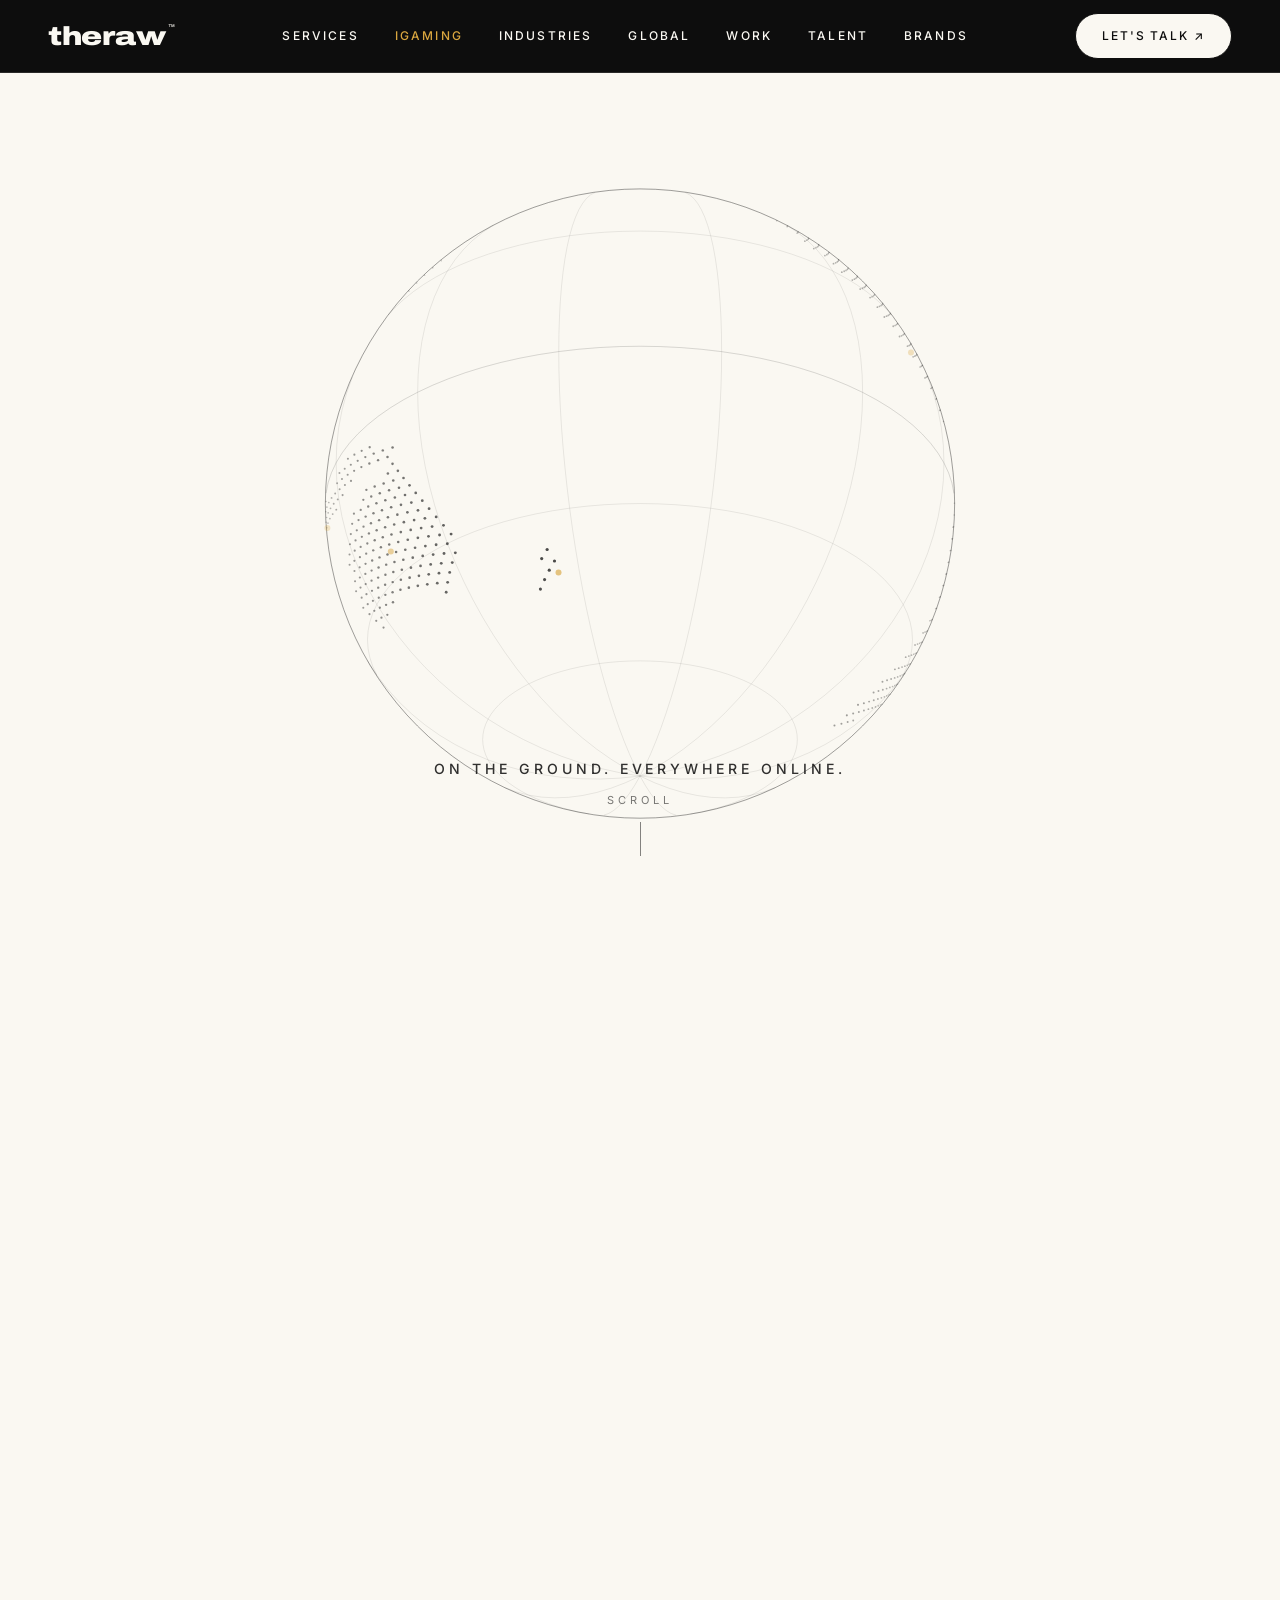
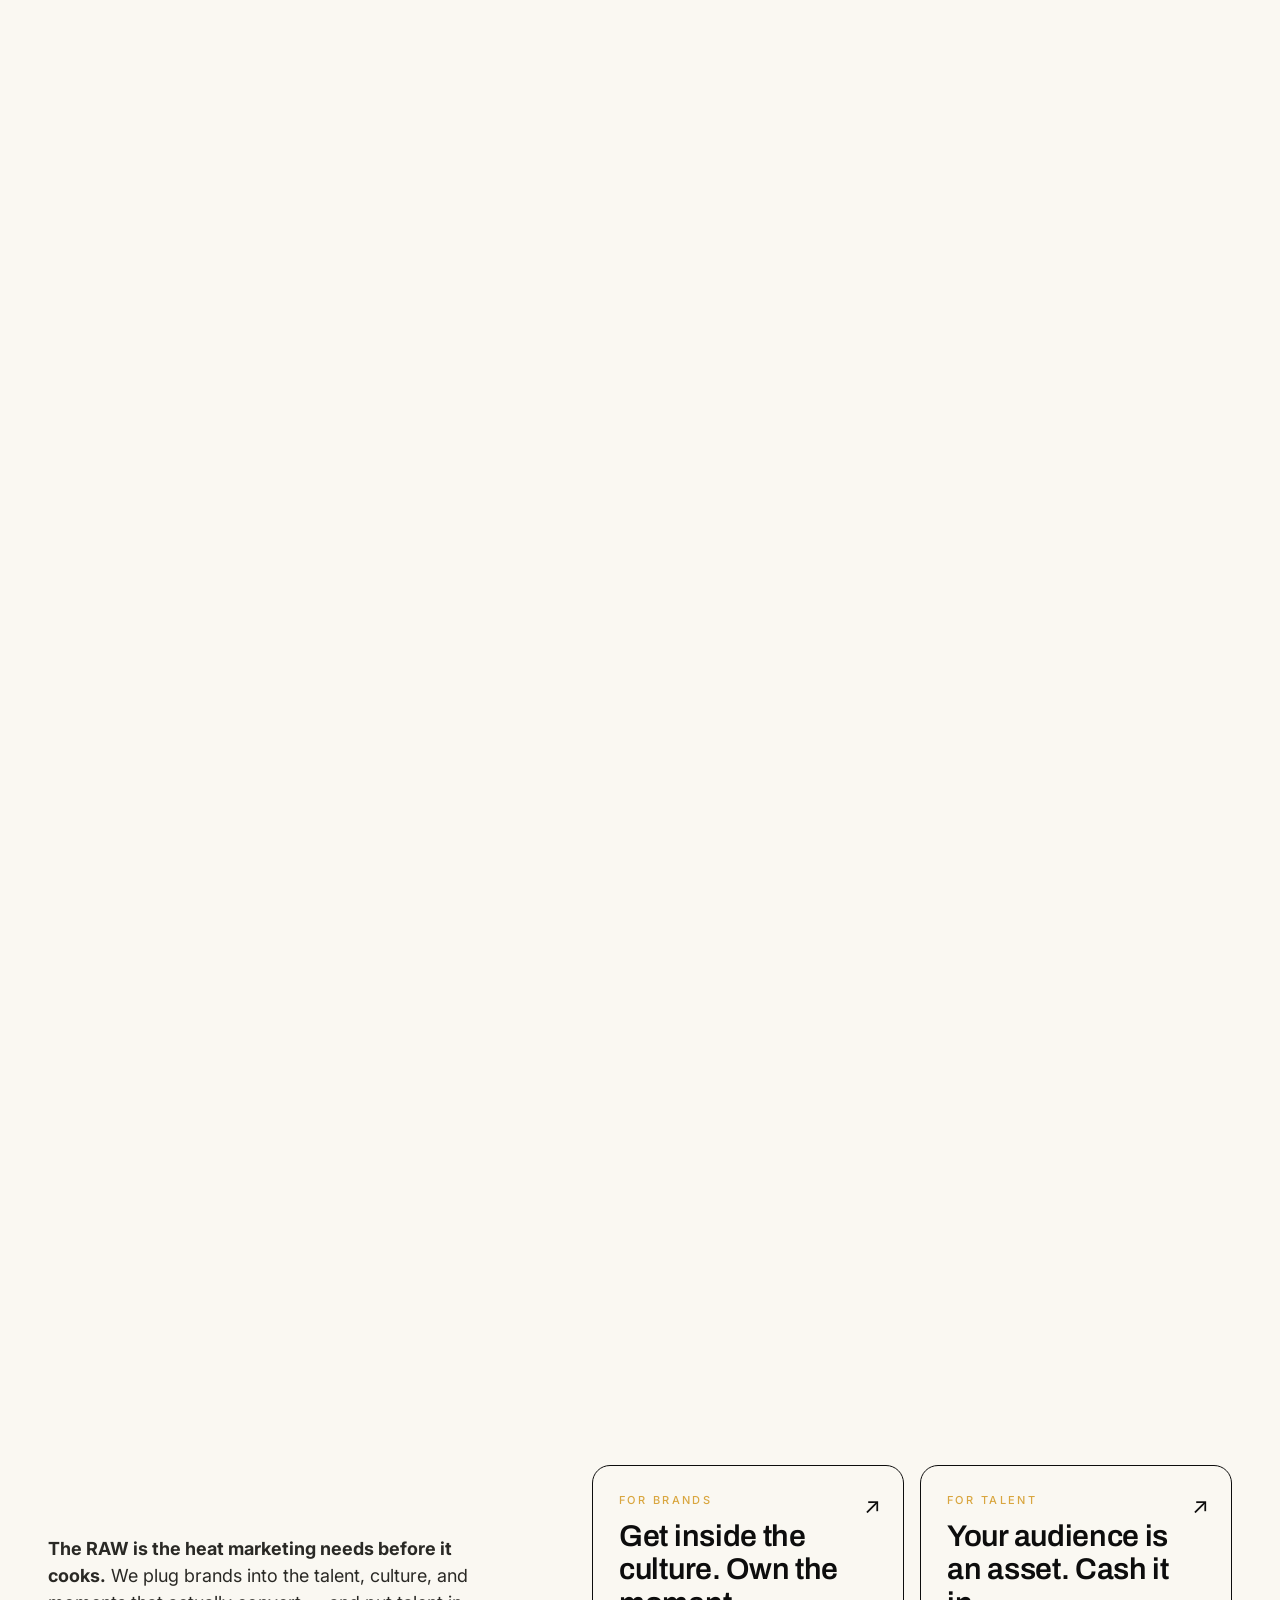
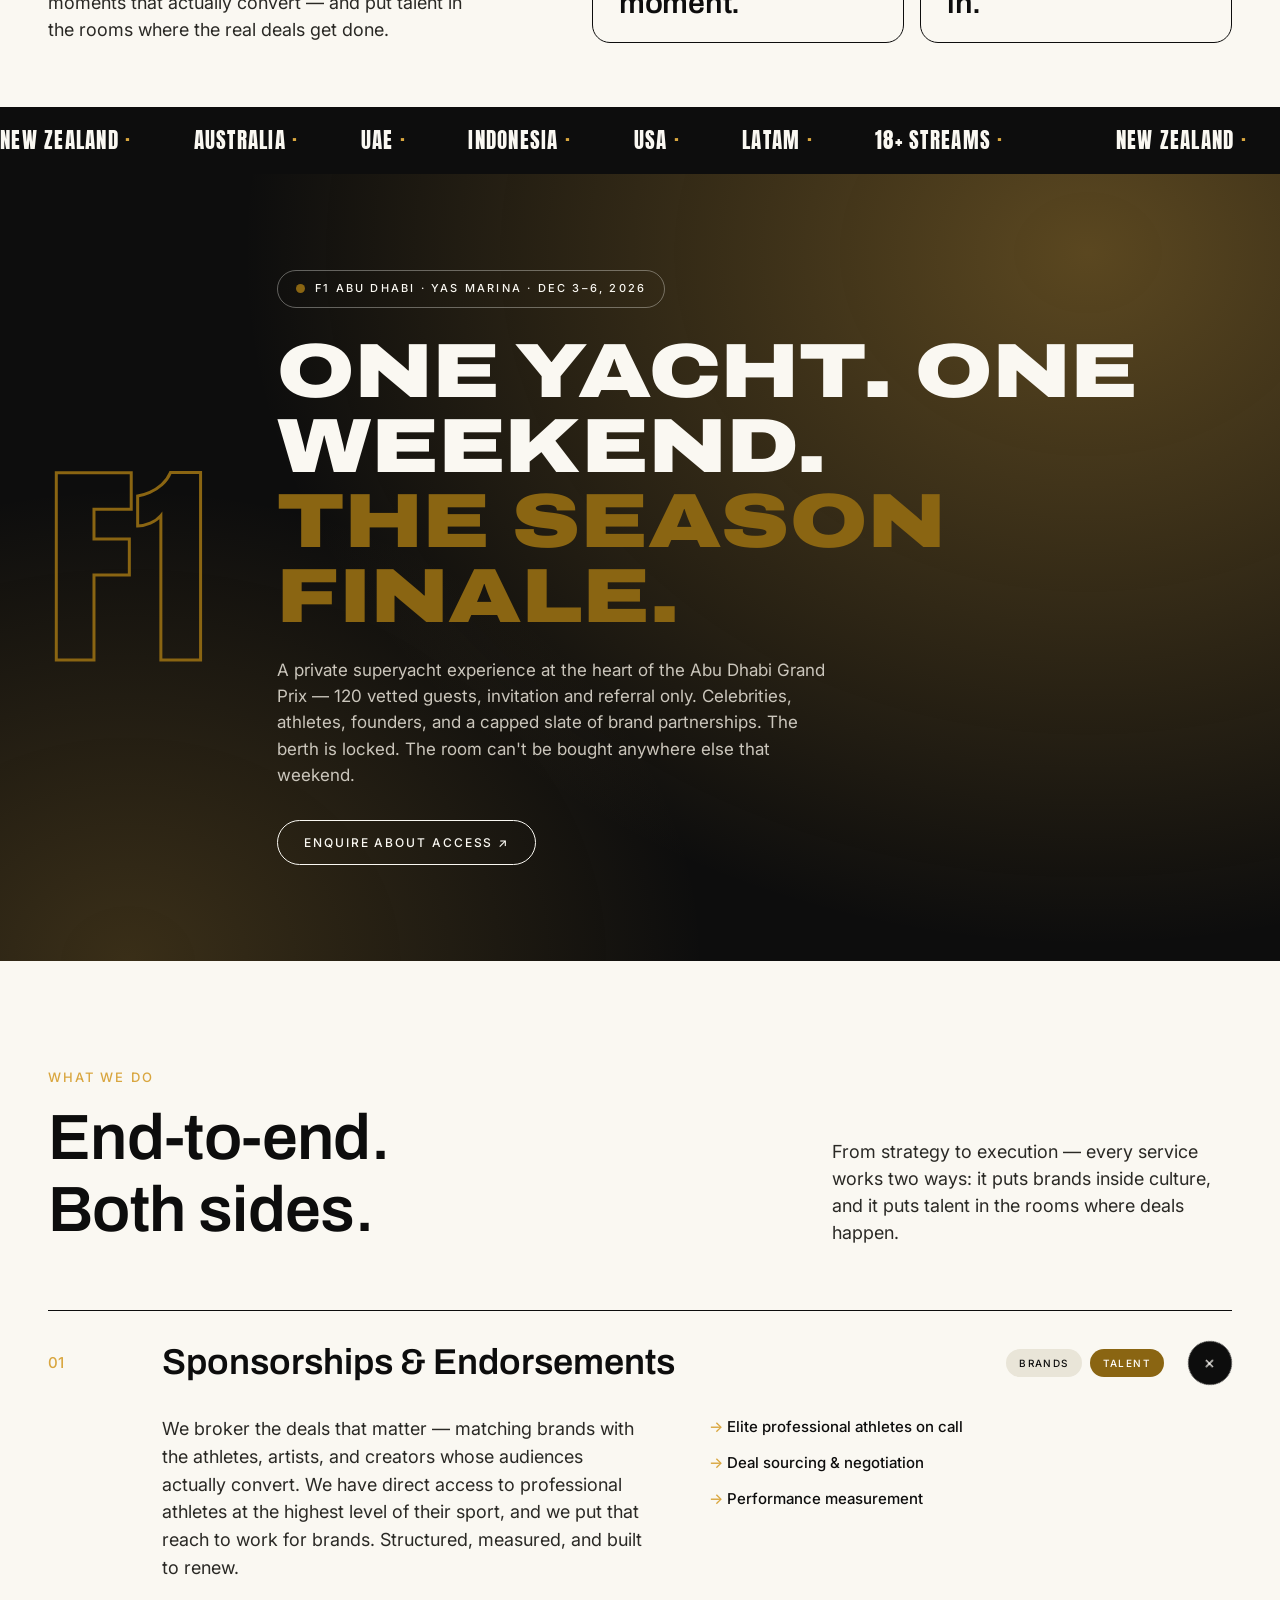
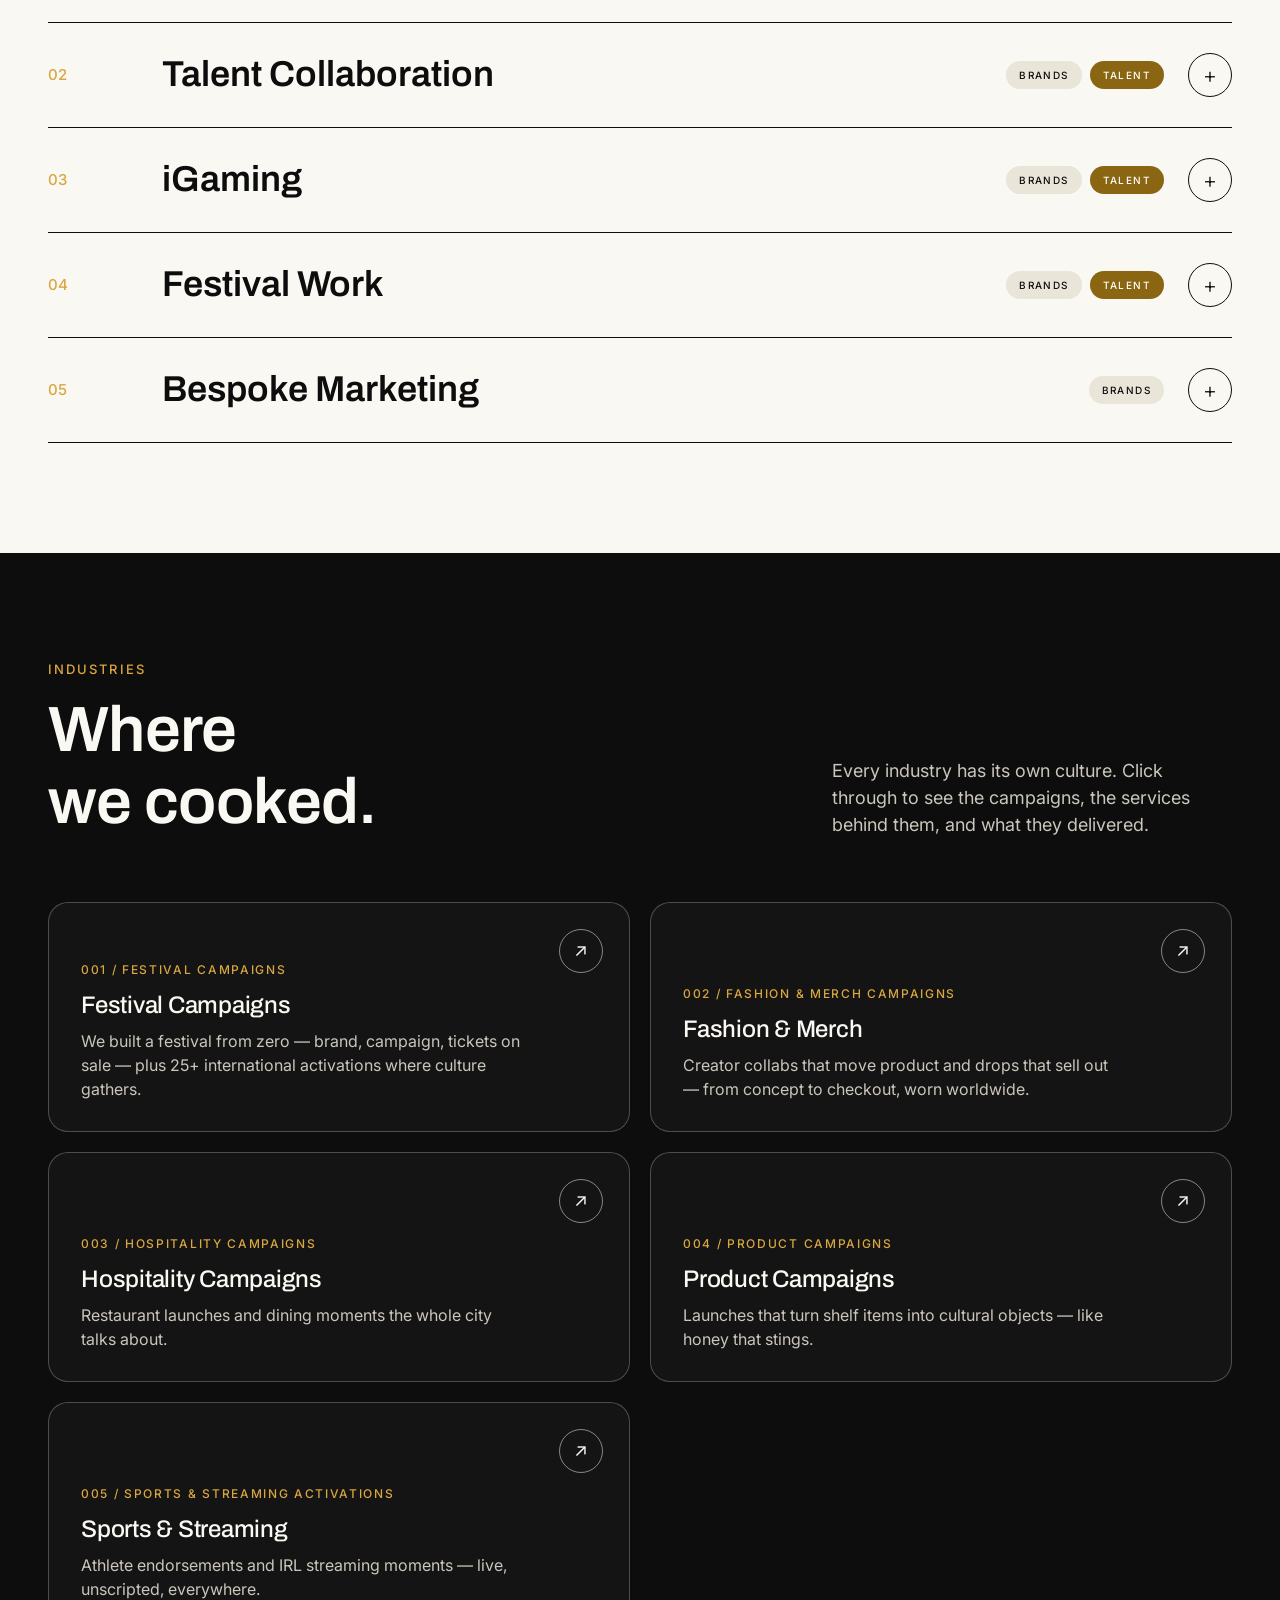
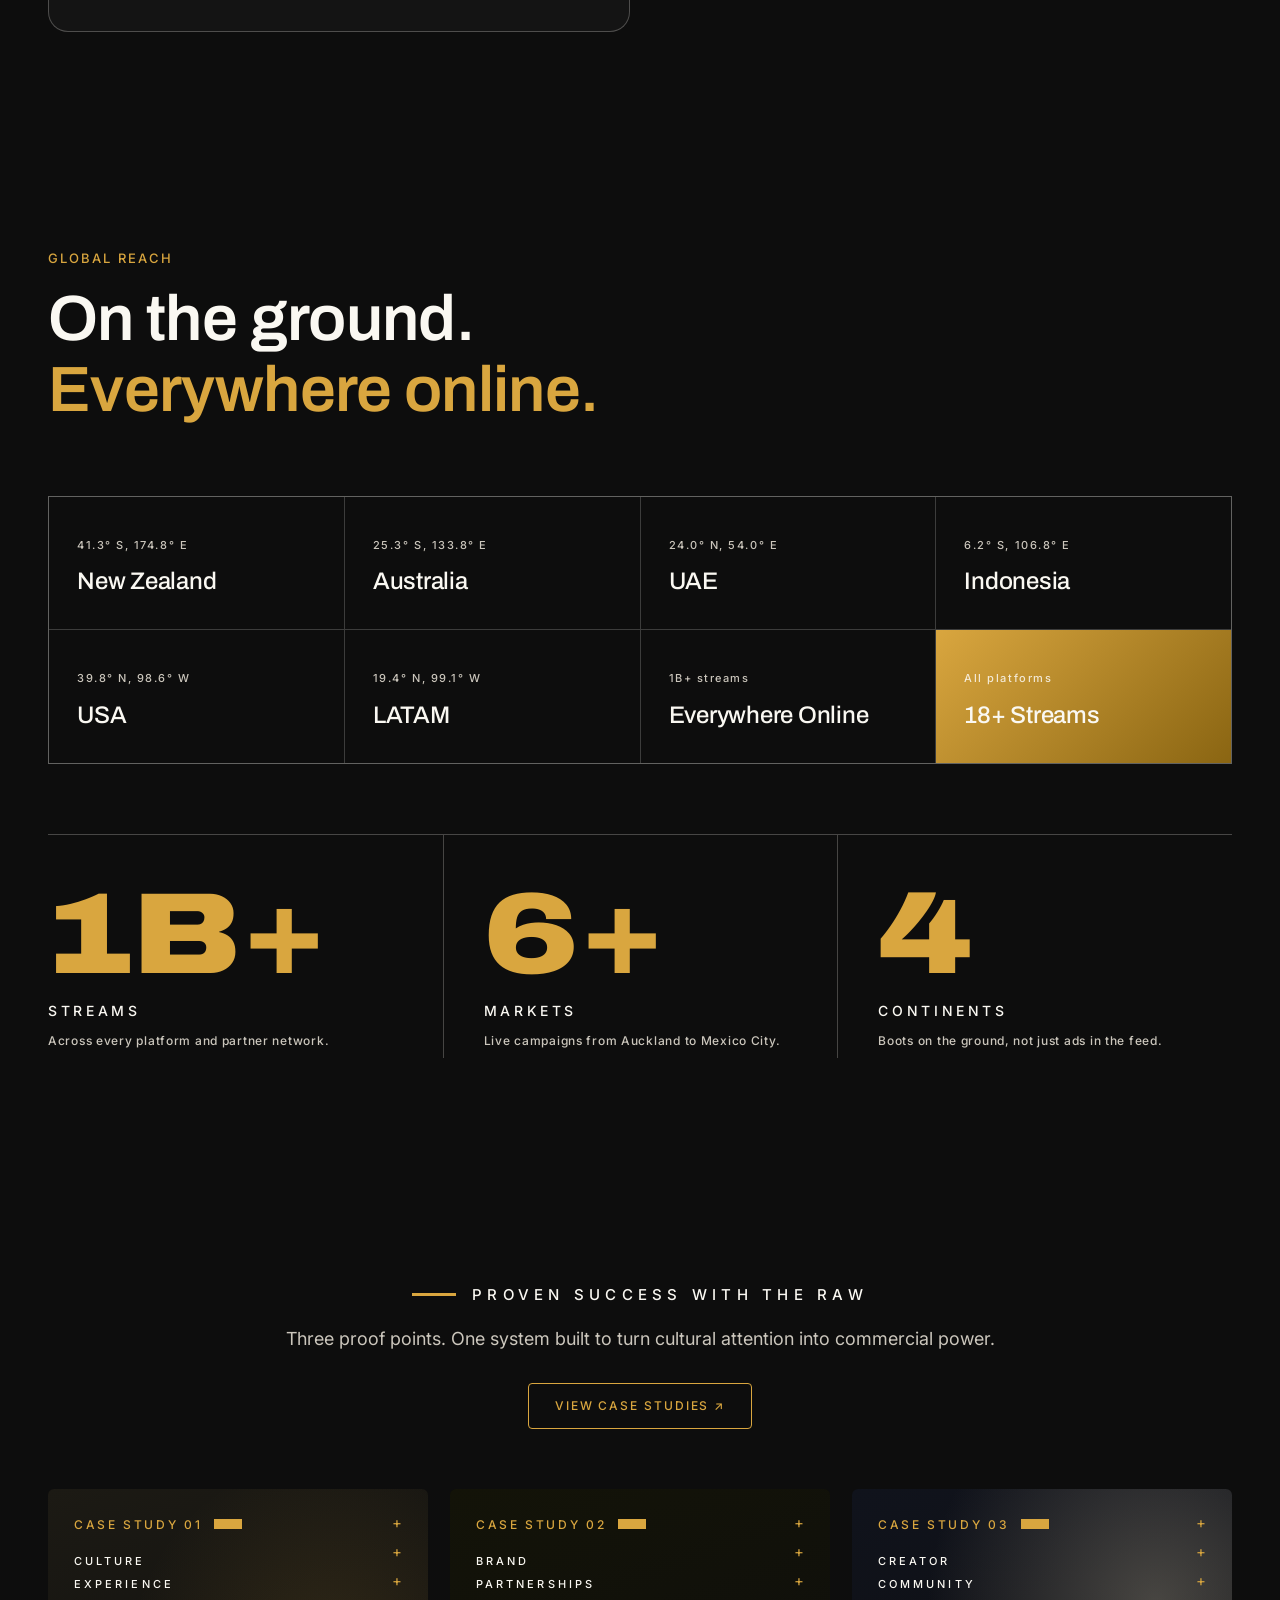
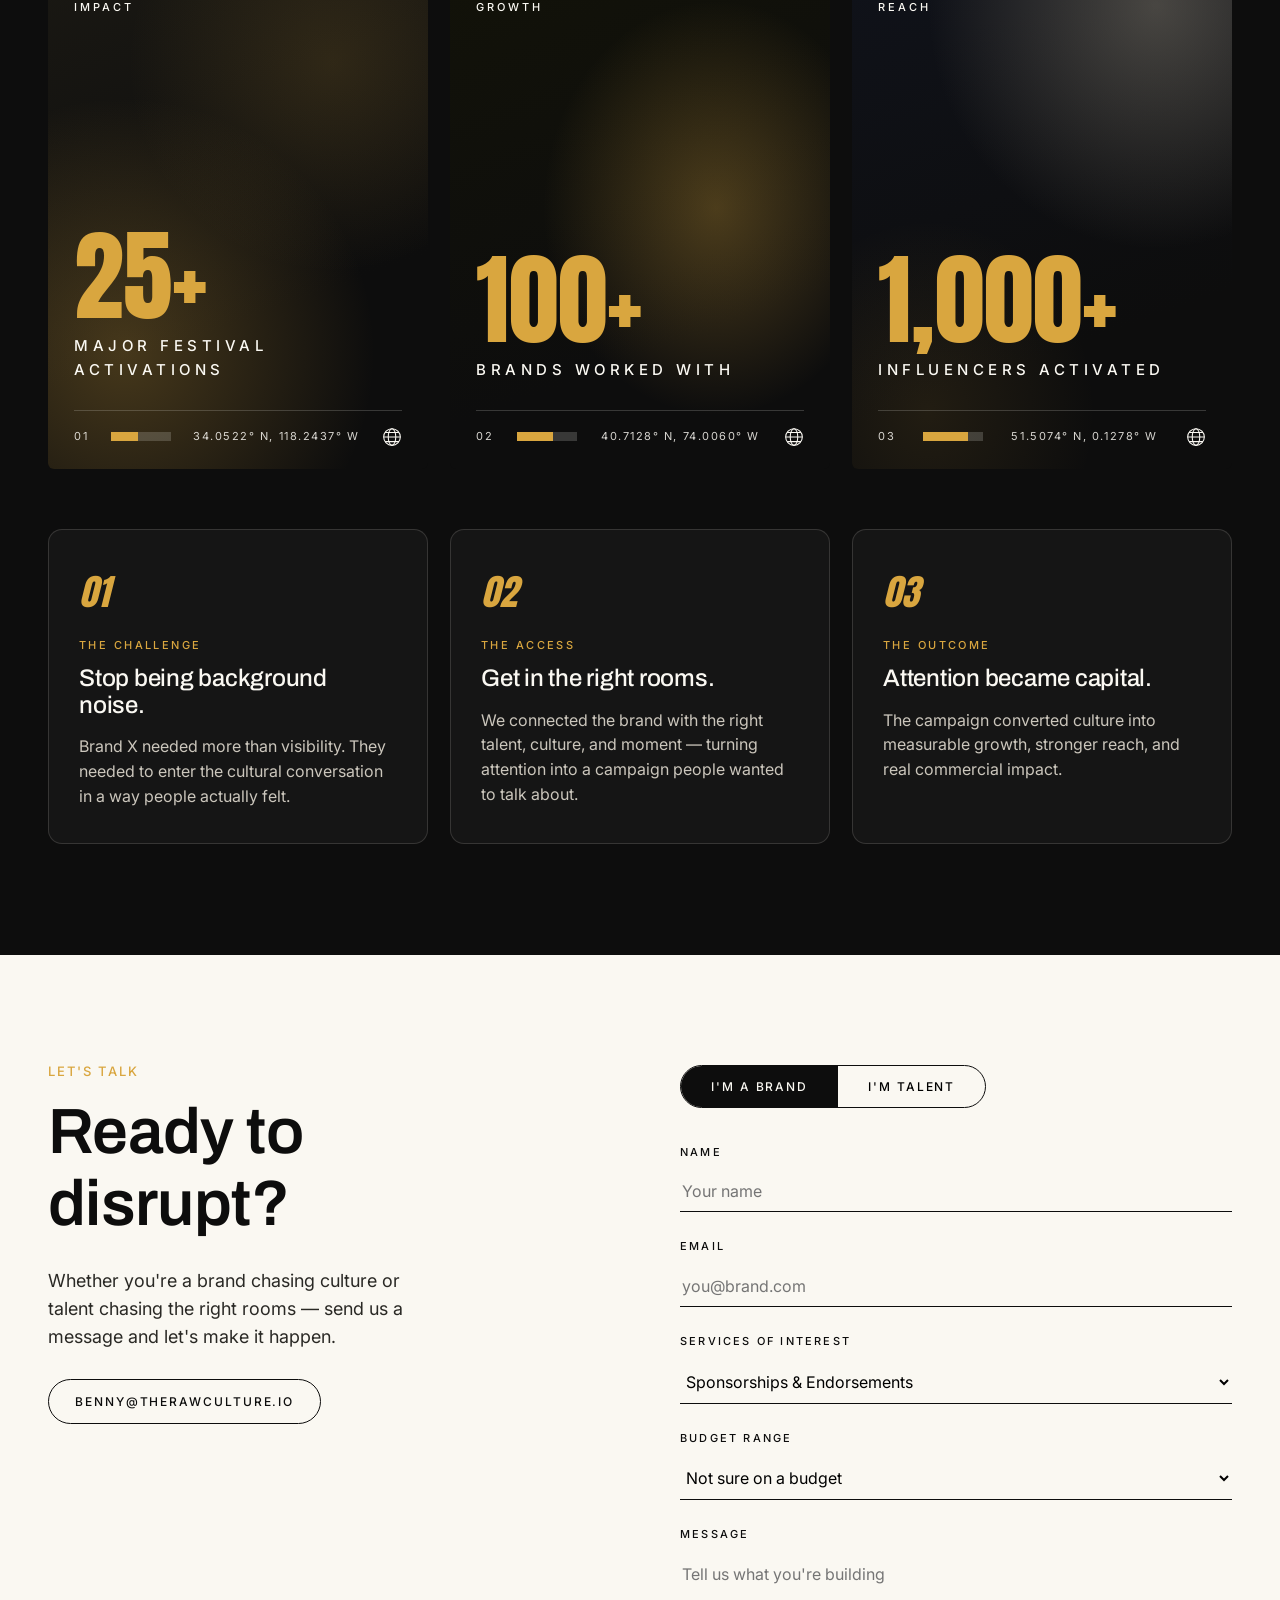
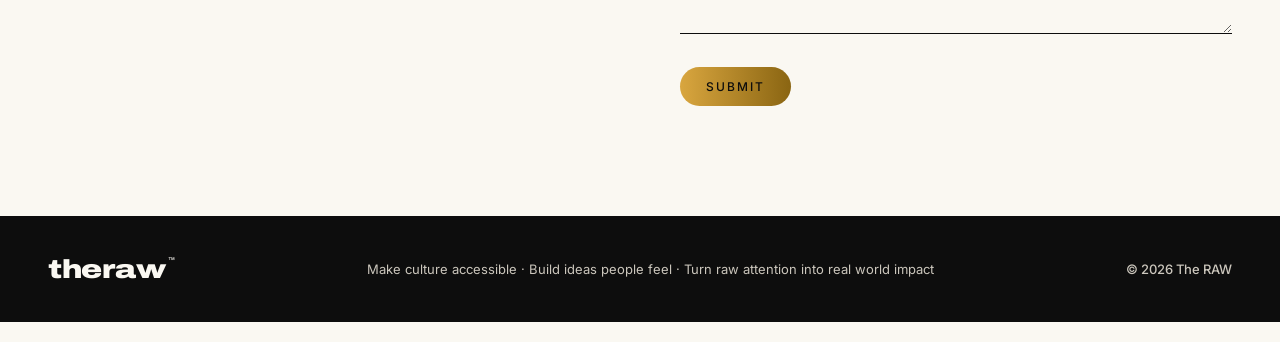
==== commit b6bc2375: "Apply brand typography system across the site Wire up the three-voice type system (Archivo Black Exp" ====
--- a/index.html
+++ b/index.html
@@ -6,7 +6,7 @@
 <title>theraw. — Culture. Talent. Capital.</title>
 <link rel="preconnect" href="https://fonts.googleapis.com">
 <link rel="preconnect" href="https://fonts.gstatic.com" crossorigin>
-<link href="https://fonts.googleapis.com/css2?family=Anton&family=Archivo+Black&family=Permanent+Marker&family=Poppins:wght@700;800&family=Space+Grotesk:wght@400;500;600;700&display=swap" rel="stylesheet">
+<link href="https://fonts.googleapis.com/css2?family=Anton&family=Archivo:ital,wdth,wght@0,100,500;0,100,600;0,125,900&family=Inter:wght@400;500&display=swap" rel="stylesheet">
 <script src="image-slot.js"></script>
 <style>
   :root{
@@ -18,12 +18,17 @@
     --red:#8A6512;
     --volt:#D9A63F;
     --grey:#CBC6BC;
+    --font-body:'Inter',sans-serif;
+    --font-heading:'Archivo',sans-serif;
+    --font-campaign:'Archivo',sans-serif;
+    --font-poster:'Anton',sans-serif;
   }
   *{margin:0;padding:0;box-sizing:border-box}
   html{scroll-behavior:smooth}
-  body{background:var(--cream);color:var(--ink);font-family:'Space Grotesk',sans-serif;font-weight:500;-webkit-font-smoothing:antialiased;overflow-x:hidden}
-  h1,h2,h3,.display{font-family:'Anton',sans-serif;text-transform:uppercase;line-height:.92;letter-spacing:.005em}
-  .mono{font-family:'Space Grotesk',sans-serif}
+  body{background:var(--cream);color:var(--ink);font-family:var(--font-body);font-weight:400;font-size:16px;line-height:1.6;-webkit-font-smoothing:antialiased;overflow-x:hidden}
+  h1,h2,h3,.display{font-family:var(--font-heading);font-weight:600;line-height:1.12;letter-spacing:-.01em}
+  h3{font-weight:500}
+  .mono{font-family:var(--font-body);font-weight:500}
   a{color:inherit;text-decoration:none}
   .wrap{max-width:1440px;margin:0 auto;padding:0 48px}
   @media(max-width:720px){.wrap{padding:0 20px}}
@@ -35,11 +40,11 @@
   .nav-links a:hover{color:#D9A63F}
   .nav-inner{display:flex;align-items:center;justify-content:space-between;height:72px}
   .logo{font-weight:700;font-size:26px;letter-spacing:-.03em}
-  .lockup{display:inline-flex;align-items:center;gap:7px;font-family:'Poppins',sans-serif;font-weight:800;letter-spacing:-.045em;font-size:26px;line-height:1}
-  .lockup .tm{font-size:7px;align-self:flex-start;margin-left:-4px;letter-spacing:0;font-weight:700}
-  .nav-links{display:flex;gap:36px;font-size:12px;font-weight:600;letter-spacing:.18em;text-transform:uppercase}
+  .lockup{display:inline-flex;align-items:center;gap:7px;font-family:var(--font-campaign);font-weight:900;font-stretch:125%;letter-spacing:-.01em;font-size:26px;line-height:1}
+  .lockup .tm{font-size:7px;align-self:flex-start;margin-left:-4px;letter-spacing:0;font-weight:600;font-stretch:100%}
+  .nav-links{display:flex;gap:36px;font-size:12px;font-weight:500;letter-spacing:.18em;text-transform:uppercase}
   .nav-links a{position:relative;padding:4px 0}
-  .btn{display:inline-flex;align-items:center;gap:10px;border:1.5px solid var(--ink);border-radius:100px;padding:12px 26px;font-size:12px;font-weight:700;letter-spacing:.16em;text-transform:uppercase;cursor:pointer;transition:.2s;background:transparent;font-family:'Space Grotesk',sans-serif}
+  .btn{display:inline-flex;align-items:center;gap:10px;border:1.5px solid var(--ink);border-radius:100px;padding:12px 26px;font-size:12px;font-weight:500;letter-spacing:.16em;text-transform:uppercase;cursor:pointer;transition:.2s;background:transparent;font-family:var(--font-body)}
   .btn:hover{background:var(--ink);color:var(--cream)}
   .btn.solid{background:var(--ink);color:var(--cream)}
   .btn.solid:hover{background:var(--orange);border-color:var(--orange)}
@@ -63,7 +68,7 @@
   .hj-sticky{position:sticky;top:72px;height:calc(100vh - 72px);overflow:hidden;display:flex;flex-direction:column;justify-content:flex-end}
   .hj-sticky canvas{position:absolute;inset:0;width:100%;height:100%;display:block}
   .hj-hint{position:absolute;left:0;right:0;bottom:5vh;display:flex;flex-direction:column;align-items:center;gap:12px;z-index:3}
-  .hj-hint .tagline{font-size:clamp(13px,1.1vw,16px);font-weight:600;letter-spacing:.28em;text-transform:uppercase;opacity:.85}
+  .hj-hint .tagline{font-size:clamp(13px,1.1vw,16px);font-weight:500;letter-spacing:.28em;text-transform:uppercase;opacity:.85}
   .hj-hint .scroll-word{font-size:11px;letter-spacing:.35em;text-transform:uppercase;opacity:.55}
   .hj-hint .scroll-line{display:block;width:1px;height:34px;background:var(--ink);opacity:.5;animation:hj-bounce 1.6s ease-in-out infinite}
   @keyframes hj-bounce{0%,100%{transform:translateY(0)}50%{transform:translateY(8px)}}
@@ -71,33 +76,33 @@
   @media(max-width:720px){.hj-caps{left:20px}}
   .hj-cap{position:absolute;left:0;bottom:0;opacity:0;transform:translateY(24px)}
   .hj-cap .cap-head{display:flex;align-items:baseline;gap:14px}
-  .hj-cap .cap-idx{font-size:clamp(12px,1vw,15px);font-weight:700;letter-spacing:.3em;color:var(--orange)}
-  .hj-cap .cap-city{font-family:'Anton',sans-serif;text-transform:uppercase;font-size:clamp(44px,6.5vw,104px);line-height:.95;letter-spacing:.01em}
+  .hj-cap .cap-idx{font-size:clamp(12px,1vw,15px);font-weight:500;letter-spacing:.3em;color:var(--orange)}
+  .hj-cap .cap-city{font-family:var(--font-poster);text-transform:uppercase;font-size:clamp(44px,6.5vw,104px);line-height:.95;letter-spacing:.01em}
   .hj-cap p{margin-top:14px;font-size:clamp(15px,1.3vw,20px);line-height:1.5;color:rgba(13,13,13,.75);max-width:44ch}
-  .hj-cap .cap-city{font-family:'Anton',sans-serif;text-transform:uppercase;display:inline-block}
+  .hj-cap .cap-city{font-family:var(--font-poster);text-transform:uppercase;display:inline-block}
   .hj-headline{position:relative;z-index:2;padding:0 0 4vh;opacity:0;visibility:hidden;transform:translateY(60px)}
   /* ---------- POSTER HERO ---------- */
   .poster-stage{position:relative;height:min(76vh,740px);max-width:1200px;margin:0 auto}
   .poster-stage image-slot{position:absolute;left:50%;top:50%;transform:translate(-50%,-50%);width:min(46vw,420px);height:min(70vh,620px);filter:grayscale(1) contrast(1.05)}
-  .pw{position:absolute;line-height:.9;text-transform:uppercase;z-index:2;white-space:nowrap;font-family:'Anton',sans-serif;letter-spacing:.005em}
-  .pw.marker{font-family:'Anton',sans-serif}
-  .pw.blk{font-family:'Anton',sans-serif}
+  .pw{position:absolute;line-height:.9;text-transform:uppercase;z-index:2;white-space:nowrap;font-family:var(--font-poster);letter-spacing:.005em}
+  .pw.marker{font-family:var(--font-poster)}
+  .pw.blk{font-family:var(--font-poster)}
   .pw-1{top:0;left:1%;font-size:clamp(56px,9.5vw,150px);color:var(--orange)}
   .pw-2{top:28%;left:50%;transform:translateX(-50%);font-size:clamp(64px,11.5vw,180px);color:var(--orange)}
   .pw-3{bottom:22%;right:1%;font-size:clamp(40px,6.5vw,100px);color:var(--orange)}
   .pw-4{bottom:2%;left:50%;transform:translateX(-50%);font-size:clamp(38px,5.6vw,80px);color:var(--ink)}
-  .poster-sub{margin-top:10px;text-align:center;font-family:'Space Grotesk',sans-serif;font-weight:700;font-size:clamp(12px,1.1vw,15px);letter-spacing:.24em;text-transform:uppercase;color:var(--orange)}
+  .poster-sub{margin-top:10px;text-align:center;font-family:var(--font-body);font-weight:500;font-size:clamp(12px,1.1vw,15px);letter-spacing:.24em;text-transform:uppercase;color:var(--orange)}
   .squiggles{display:none}
   @media(max-width:720px){.poster-stage{height:70vh}.poster-stage image-slot{width:72vw}}
-  .hj-headline h1{font-family:'Anton',sans-serif;font-size:clamp(34px,5.9vw,106px);line-height:.98;letter-spacing:.005em;word-spacing:.02em}
+  .hj-headline h1{font-family:var(--font-poster);font-size:clamp(34px,5.9vw,106px);line-height:.98;letter-spacing:.005em;word-spacing:.02em}
   .yolk{white-space:nowrap;color:#D9A63F}
   .intro{padding:72px 0 64px}
   .hero-sub{display:flex;flex-wrap:wrap;gap:40px;align-items:flex-end;justify-content:space-between}
-  .hero-sub p{max-width:440px;font-size:19px;line-height:1.5;color:#2A2925}
+  .hero-sub p{max-width:440px;font-size:18px;line-height:1.5;color:#2A2925}
   .path-cards{display:grid;grid-template-columns:1fr 1fr;gap:16px;flex:1;min-width:420px;max-width:640px}
   @media(max-width:820px){.path-cards{min-width:100%;grid-template-columns:1fr}}
   .path-card{border:1.5px solid var(--ink);border-radius:18px;padding:26px 26px 22px;cursor:pointer;transition:.25s;position:relative;overflow:hidden;background:transparent}
-  .path-card small{display:block;font-size:11px;font-weight:700;letter-spacing:.22em;text-transform:uppercase;margin-bottom:10px;color:var(--orange)}
+  .path-card small{display:block;font-size:11px;font-weight:500;letter-spacing:.22em;text-transform:uppercase;margin-bottom:10px;color:var(--orange)}
   .path-card .display{font-size:30px}
   .path-card .arrow{position:absolute;top:22px;right:22px;font-size:22px;transition:.25s}
   .path-card:hover{background:var(--ink);color:var(--cream)}
@@ -107,7 +112,7 @@
 
   /* ---------- TICKER ---------- */
   .ticker{background:var(--ink);color:var(--cream);overflow:hidden;padding:16px 0;border-top:1px solid var(--ink)}
-  .ticker-track{display:flex;gap:56px;white-space:nowrap;animation:scroll 28s linear infinite;font-family:'Anton',sans-serif;text-transform:uppercase;font-size:21px;letter-spacing:.06em}
+  .ticker-track{display:flex;gap:56px;white-space:nowrap;animation:scroll 28s linear infinite;font-family:var(--font-poster);text-transform:uppercase;font-size:21px;letter-spacing:.06em}
   .ticker-track span em{color:var(--orange);font-style:normal;margin-right:56px}
   @keyframes scroll{from{transform:translateX(0)}to{transform:translateX(-50%)}}
 
@@ -115,21 +120,21 @@
   .f1{background:radial-gradient(120% 160% at 85% 10%,rgba(217,166,63,.38),transparent 55%),radial-gradient(90% 120% at 10% 100%,rgba(217,166,63,.22),transparent 50%),var(--ink);color:var(--cream);padding:96px 0;cursor:pointer;position:relative;overflow:hidden}
   .f1-inner{display:flex;gap:70px;align-items:center;flex-wrap:wrap}
   .f1-photo{position:relative;width:min(340px,80vw);height:420px;border-radius:12px;overflow:hidden;flex-shrink:0}
-  .f1-mark{font-family:'Anton',sans-serif;font-size:clamp(130px,17vw,270px);line-height:.82;color:transparent;-webkit-text-stroke:3px var(--red);flex-shrink:0;transition:.3s}
+  .f1-mark{font-family:var(--font-poster);font-size:clamp(130px,17vw,270px);line-height:.82;color:transparent;-webkit-text-stroke:3px var(--red);flex-shrink:0;transition:.3s}
   .f1:hover .f1-mark{color:var(--red)}
   .f1-copy{flex:1;min-width:300px}
-  .f1-live{display:inline-flex;align-items:center;gap:10px;border:1px solid rgba(250,248,242,.35);border-radius:100px;padding:9px 18px;font-family:'Space Grotesk',sans-serif;font-size:11px;font-weight:600;letter-spacing:.2em;text-transform:uppercase;margin-bottom:26px}
+  .f1-live{display:inline-flex;align-items:center;gap:10px;border:1px solid rgba(250,248,242,.35);border-radius:100px;padding:9px 18px;font-family:var(--font-body);font-size:11px;font-weight:500;letter-spacing:.2em;text-transform:uppercase;margin-bottom:26px}
   .f1-live::before{content:"";width:9px;height:9px;border-radius:50%;background:var(--red);animation:pulse 1.4s infinite}
   @keyframes pulse{0%,100%{opacity:1;box-shadow:0 0 0 0 rgba(217,166,63,.6)}50%{opacity:.6;box-shadow:0 0 0 8px rgba(217,166,63,0)}}
-  .f1-copy h2{font-size:clamp(42px,5.2vw,82px)}
+  .f1-copy h2{font-family:var(--font-campaign);font-weight:900;font-stretch:125%;text-transform:uppercase;letter-spacing:.01em;line-height:.98;font-size:clamp(42px,6vw,88px)}
   .f1-copy h2 .accent{color:var(--red)}
   .f1-copy p{max-width:560px;font-size:17px;line-height:1.55;color:var(--grey);margin:22px 0 32px}
 
   /* ---------- SECTION HEADERS ---------- */
   section{padding:110px 0}
-  .kicker{display:block;color:#D9A63F;font-family:'Anton',sans-serif;font-size:26px;letter-spacing:.05em;text-transform:uppercase;margin-bottom:18px;line-height:1}
+  .kicker{display:block;color:#D9A63F;font-family:var(--font-body);font-weight:500;font-size:13px;letter-spacing:.16em;text-transform:uppercase;margin-bottom:18px;line-height:1}
   .sec-head{display:flex;justify-content:space-between;align-items:flex-end;gap:40px;margin-bottom:64px;flex-wrap:wrap}
-  .sec-head h2{font-size:clamp(50px,6.8vw,104px)}
+  .sec-head h2{font-size:clamp(40px,5vw,64px)}
   .sec-head p{max-width:400px;font-size:18px;line-height:1.5;color:#2A2925}
 
   /* ---------- SERVICES ---------- */
@@ -137,10 +142,10 @@
   .svc-item{border-bottom:1.5px solid var(--ink)}
   .svc-row{display:grid;grid-template-columns:90px 1fr auto auto;align-items:center;gap:24px;padding:30px 0;cursor:pointer;transition:.2s}
   .svc-row:hover{padding-left:14px}
-  .svc-num{font-family:'Space Grotesk',sans-serif;font-weight:700;color:var(--orange);font-size:15px}
-  .svc-title{font-family:'Anton',sans-serif;text-transform:uppercase;font-size:clamp(34px,4.4vw,64px);line-height:1}
+  .svc-num{font-family:var(--font-body);font-weight:500;color:var(--orange);font-size:15px}
+  .svc-title{font-family:var(--font-heading);font-weight:600;font-size:clamp(24px,3vw,36px);line-height:1.1}
   .svc-tags{display:flex;gap:8px}
-  .tag{font-size:10px;font-weight:700;letter-spacing:.14em;text-transform:uppercase;padding:6px 13px;border-radius:100px}
+  .tag{font-size:10px;font-weight:500;letter-spacing:.14em;text-transform:uppercase;padding:6px 13px;border-radius:100px}
   .tag.b{background:var(--lime)}
   .tag.t{background:var(--purple);color:#fff}
 
@@ -156,7 +161,7 @@
   .svc-item.open .svc-body{max-height:400px}
   .svc-body-inner{display:grid;grid-template-columns:90px 1fr 1fr;gap:24px;padding:0 0 40px}
   .svc-body-inner p{font-size:18px;line-height:1.55;color:#2A2925;max-width:480px}
-  .svc-body-inner ul{list-style:none;font-family:'Space Grotesk',sans-serif;font-size:15px;font-weight:600;display:flex;flex-direction:column;gap:12px}
+  .svc-body-inner ul{list-style:none;font-family:var(--font-body);font-size:15px;font-weight:500;display:flex;flex-direction:column;gap:12px}
   .svc-body-inner ul li::before{content:"→ ";color:var(--orange)}
   @media(max-width:820px){
     .svc-row{grid-template-columns:50px 1fr auto}
@@ -172,8 +177,8 @@
   .ind-card::before{content:"";position:absolute;inset:0;opacity:0;transition:.3s;background:var(--ind-grad)}
   .ind-card:hover::before{opacity:1}
   .ind-card>*{position:relative}
-  .ind-card .mono{font-size:12px;font-weight:700;color:var(--orange);letter-spacing:.14em}
-  .ind-card h3{font-size:clamp(38px,4.4vw,60px);margin:12px 0 10px}
+  .ind-card .mono{font-size:12px;font-weight:500;color:var(--orange);letter-spacing:.14em}
+  .ind-card h3{font-size:24px;margin:12px 0 10px}
   .ind-card p{font-size:16px;line-height:1.5;color:#2A2925;max-width:440px}
   .ind-card .arrow{position:absolute;top:26px;right:26px;width:44px;height:44px;border:1.5px solid var(--ink);border-radius:50%;display:grid;place-items:center;font-size:18px;transition:.25s}
   .ind-card:hover{color:#fff;border-color:transparent;transform:translateY(-3px)}
@@ -189,18 +194,18 @@
   .sc-close:hover{background:var(--orange);border-color:var(--orange);transform:rotate(90deg)}
   .sc-body{padding:30px 48px 90px;max-width:1440px;margin:0 auto}
   @media(max-width:720px){.sc-top,.sc-body{padding-left:20px;padding-right:20px}}
-  .sc-body h2{font-size:clamp(58px,9.2vw,144px)}
+  .sc-body h2{font-size:clamp(40px,5vw,64px)}
   .sc-body h2 .accent{color:var(--orange)}
   .sc-lede{display:flex;gap:48px;flex-wrap:wrap;align-items:flex-start;margin:36px 0 60px}
-  .sc-lede p{max-width:560px;font-size:19px;line-height:1.55;color:var(--grey)}
+  .sc-lede p{max-width:560px;font-size:18px;line-height:1.55;color:var(--grey)}
   .sc-chips{display:flex;gap:10px;flex-wrap:wrap;max-width:480px}
-  .sc-chips span{border:1px solid rgba(250,248,242,.4);border-radius:100px;padding:10px 20px;font-size:11px;font-weight:700;letter-spacing:.16em;text-transform:uppercase}
+  .sc-chips span{border:1px solid rgba(250,248,242,.4);border-radius:100px;padding:10px 20px;font-size:11px;font-weight:500;letter-spacing:.16em;text-transform:uppercase}
   .sc-gallery{display:grid;grid-template-columns:repeat(3,1fr);gap:18px}
   @media(max-width:900px){.sc-gallery{grid-template-columns:1fr}}
   .sc-tile{border-radius:16px;min-height:420px;padding:28px;display:flex;flex-direction:column;justify-content:space-between;position:relative;overflow:hidden}
-  .sc-tile .mono{font-size:11px;font-weight:700;letter-spacing:.16em;opacity:.9}
-  .sc-tile .big{font-family:'Anton',sans-serif;text-transform:uppercase;font-size:clamp(42px,4.6vw,66px);line-height:.95}
-  .sc-tile .cap{font-size:13px;font-weight:700;letter-spacing:.14em;text-transform:uppercase;margin-top:12px;opacity:.9}
+  .sc-tile .mono{font-size:11px;font-weight:500;letter-spacing:.16em;opacity:.9}
+  .sc-tile .big{font-family:var(--font-poster);text-transform:uppercase;font-size:clamp(42px,4.6vw,66px);line-height:.95}
+  .sc-tile .cap{font-size:13px;font-weight:500;letter-spacing:.14em;text-transform:uppercase;margin-top:12px;opacity:.9}
   .sc-stats{display:flex;gap:72px;flex-wrap:wrap;margin:70px 0;padding-top:44px;border-top:1px solid rgba(250,248,242,.25)}
   .sc-nav{display:flex;justify-content:space-between;gap:20px;flex-wrap:wrap;align-items:center;border-top:1px solid rgba(250,248,242,.25);padding-top:40px}
   .sc-nav .btn{border-color:var(--cream);color:var(--cream)}
@@ -208,29 +213,29 @@
 
   /* ---------- GLOBAL ---------- */
   .global{background:var(--ink);color:var(--cream)}
-  .global h2{font-size:clamp(52px,8vw,130px)}
+  .global h2{font-size:clamp(40px,5vw,64px)}
   .global h2 .accent{color:var(--orange)}
   .global-grid{display:grid;grid-template-columns:repeat(4,1fr);gap:1px;background:rgba(250,248,242,.2);border:1px solid rgba(250,248,242,.2);margin-top:70px}
   .g-cell{background:var(--ink);padding:34px 28px;transition:.25s;position:relative}
   .g-cell:hover{background:#1a1a1a}
   .g-cell .mono{font-size:11px;color:var(--grey);letter-spacing:.14em}
-  .g-cell h3{font-size:30px;margin-top:12px}
+  .g-cell h3{font-size:24px;margin-top:12px}
   .g-cell.hot{background:linear-gradient(135deg,var(--orange),var(--red))}
   .g-cell.hot .mono{color:rgba(255,255,255,.8)}
   @media(max-width:1000px){.global-grid{grid-template-columns:repeat(2,1fr)}}
   .global-stats{display:grid;grid-template-columns:repeat(3,1fr);margin-top:70px;border-top:1px solid rgba(242,239,233,.25)}
   .global .g-stat{padding:48px 40px 8px;border-left:1px solid rgba(242,239,233,.25);position:relative}
   .global .g-stat:first-child{border-left:none;padding-left:0}
-  .g-stat .display{font-size:clamp(76px,9vw,150px);line-height:.9}
+  .g-stat .display{font-family:var(--font-campaign);font-weight:900;font-stretch:125%;text-transform:uppercase;letter-spacing:.01em;font-size:clamp(76px,9vw,150px);line-height:.9}
   .g-stat .display span{color:var(--orange)}
-  .g-stat p{font-size:14px;font-weight:700;letter-spacing:.26em;text-transform:uppercase;color:var(--cream);margin-top:14px}
+  .g-stat p{font-size:14px;font-weight:500;letter-spacing:.26em;text-transform:uppercase;color:var(--cream);margin-top:14px}
   .g-stat small{display:block;font-size:12px;font-weight:500;letter-spacing:.06em;color:var(--grey);margin-top:8px;text-transform:none}
   @media(max-width:900px){.global-stats{grid-template-columns:1fr}.global .g-stat{border-left:none;padding-left:0;border-top:1px solid rgba(242,239,233,.25);padding-top:32px}.global .g-stat:first-child{border-top:none}}
 
   /* ---------- PROOF / CASE POSTERS ---------- */
   .proof{background:var(--ink);color:var(--cream)}
   .proof-head{text-align:center;max-width:820px;margin:0 auto 60px}
-  .proof-kicker{display:inline-flex;align-items:center;gap:16px;font-size:15px;font-weight:600;letter-spacing:.35em;text-transform:uppercase}
+  .proof-kicker{display:inline-flex;align-items:center;gap:16px;font-size:15px;font-weight:500;letter-spacing:.35em;text-transform:uppercase}
   .proof-kicker::before{content:"";width:44px;height:3px;background:var(--volt)}
   .proof-head p{color:var(--grey);font-size:18px;margin:18px 0 30px}
   .case-grid{display:grid;grid-template-columns:repeat(3,1fr);gap:22px;text-align:left}
@@ -241,12 +246,12 @@
   .case-card>div a,.case-card>div button{pointer-events:auto}
   .case-card:hover{transform:translateY(-4px)}
   .case-top{display:flex;justify-content:space-between;align-items:flex-start}
-  .case-label{font-size:12px;font-weight:700;letter-spacing:.22em;color:var(--volt);text-transform:uppercase;display:flex;align-items:center;gap:12px}
+  .case-label{font-size:12px;font-weight:500;letter-spacing:.22em;color:var(--volt);text-transform:uppercase;display:flex;align-items:center;gap:12px}
   .case-label::after{content:"";width:28px;height:10px;background:var(--volt)}
-  .case-words{margin-top:16px;font-size:11px;font-weight:600;letter-spacing:.28em;line-height:2.1;text-transform:uppercase;color:var(--cream)}
+  .case-words{margin-top:16px;font-size:11px;font-weight:500;letter-spacing:.28em;line-height:2.1;text-transform:uppercase;color:var(--cream)}
   .case-plus{display:flex;flex-direction:column;gap:14px;color:var(--volt);font-size:15px;line-height:1}
-  .case-num{font-family:'Anton',sans-serif;font-size:clamp(92px,7.8vw,145px);line-height:.9;color:var(--volt);text-transform:uppercase}
-  .case-cap{font-size:15px;font-weight:600;letter-spacing:.3em;text-transform:uppercase;margin-top:12px}
+  .case-num{font-family:var(--font-poster);font-size:clamp(92px,7.8vw,145px);line-height:.9;color:var(--volt);text-transform:uppercase}
+  .case-cap{font-size:15px;font-weight:500;letter-spacing:.3em;text-transform:uppercase;margin-top:12px}
   .case-foot{display:flex;align-items:center;justify-content:space-between;gap:14px;margin-top:28px;padding-top:16px;border-top:1px solid rgba(250,248,242,.18);font-size:11px;letter-spacing:.14em;color:rgba(250,248,242,.85)}
   .case-bar{width:60px;height:9px;background:rgba(250,248,242,.18);flex-shrink:0}
   .case-bar i{display:block;height:100%;width:45%;background:var(--volt)}
@@ -257,23 +262,23 @@
   .story-steps{display:grid;grid-template-columns:repeat(3,1fr);gap:22px;margin-top:60px}
   @media(max-width:900px){.story-steps{grid-template-columns:1fr}}
   .step{background:var(--ink);color:var(--cream);border-radius:14px;padding:34px 30px}
-  .step .num{font-family:'Anton',sans-serif;font-style:italic;color:var(--orange);font-size:36px}
-  .step small{display:block;color:var(--orange);font-size:11px;font-weight:700;letter-spacing:.22em;text-transform:uppercase;margin:16px 0 10px}
-  .step h3{font-size:30px;margin-bottom:16px}
+  .step .num{font-family:var(--font-poster);font-style:italic;color:var(--orange);font-size:36px}
+  .step small{display:block;color:var(--orange);font-size:11px;font-weight:500;letter-spacing:.22em;text-transform:uppercase;margin:16px 0 10px}
+  .step h3{font-size:24px;margin-bottom:16px}
   .step p{font-size:16px;line-height:1.55;color:var(--grey)}
 
   /* ---------- CONTACT ---------- */
   .contact{background:var(--cream)}
   .contact-grid{display:grid;grid-template-columns:1fr 1fr;gap:80px}
   @media(max-width:900px){.contact-grid{grid-template-columns:1fr}}
-  .contact h2{font-size:clamp(56px,7.2vw,108px)}
+  .contact h2{font-size:clamp(40px,5vw,64px)}
   .contact-left p{margin:28px 0;font-size:18px;line-height:1.55;max-width:400px;color:#2A2925}
   .audience-toggle{display:inline-flex;border:1.5px solid var(--ink);border-radius:100px;overflow:hidden;margin-bottom:36px}
-  .audience-toggle button{border:none;background:transparent;padding:13px 30px;font-size:12px;font-weight:700;letter-spacing:.16em;text-transform:uppercase;cursor:pointer;font-family:'Space Grotesk',sans-serif;transition:.2s}
+  .audience-toggle button{border:none;background:transparent;padding:13px 30px;font-size:12px;font-weight:500;letter-spacing:.16em;text-transform:uppercase;cursor:pointer;font-family:var(--font-body);transition:.2s}
   .audience-toggle button.active{background:var(--ink);color:var(--cream)}
   .field{margin-bottom:26px}
-  .field label{display:block;font-size:11px;font-weight:700;letter-spacing:.2em;text-transform:uppercase;margin-bottom:10px}
-  .field input,.field select,.field textarea{width:100%;border:none;border-bottom:1.5px solid var(--ink);background:transparent;padding:10px 2px;font-size:16px;font-family:'Space Grotesk',sans-serif;outline:none}
+  .field label{display:block;font-size:11px;font-weight:500;letter-spacing:.2em;text-transform:uppercase;margin-bottom:10px}
+  .field input,.field select,.field textarea{width:100%;border:none;border-bottom:1.5px solid var(--ink);background:transparent;padding:10px 2px;font-size:16px;font-family:var(--font-body);outline:none}
   .field textarea{resize:vertical;min-height:80px}
   footer{background:var(--ink);color:var(--grey);padding:40px 0;font-size:13px}
   .foot-inner{display:flex;justify-content:space-between;flex-wrap:wrap;gap:20px;align-items:center}
@@ -785,7 +790,7 @@
         </div>`).join('')}
       </div>
       <div class="sc-stats">${d.stats.map(s=>`
-        <div class="g-stat"><div class="display" style="font-family:'Anton',sans-serif;text-transform:uppercase;font-size:clamp(60px,7.5vw,116px)">${s[0]}</div><p style="font-size:14px;font-weight:700;letter-spacing:.24em;text-transform:uppercase;color:var(--grey);margin-top:12px">${s[1]}</p></div>`).join('')}
+        <div class="g-stat"><div class="display" style="font-family:var(--font-poster);text-transform:uppercase;font-size:clamp(60px,7.5vw,116px)">${s[0]}</div><p style="font-size:14px;font-weight:500;letter-spacing:.24em;text-transform:uppercase;color:var(--grey);margin-top:12px">${s[1]}</p></div>`).join('')}
       </div>
       <div class="sc-nav">
         <a class="btn" href="#contact" onclick="closeShowcase()">Start a project like this ↗</a>
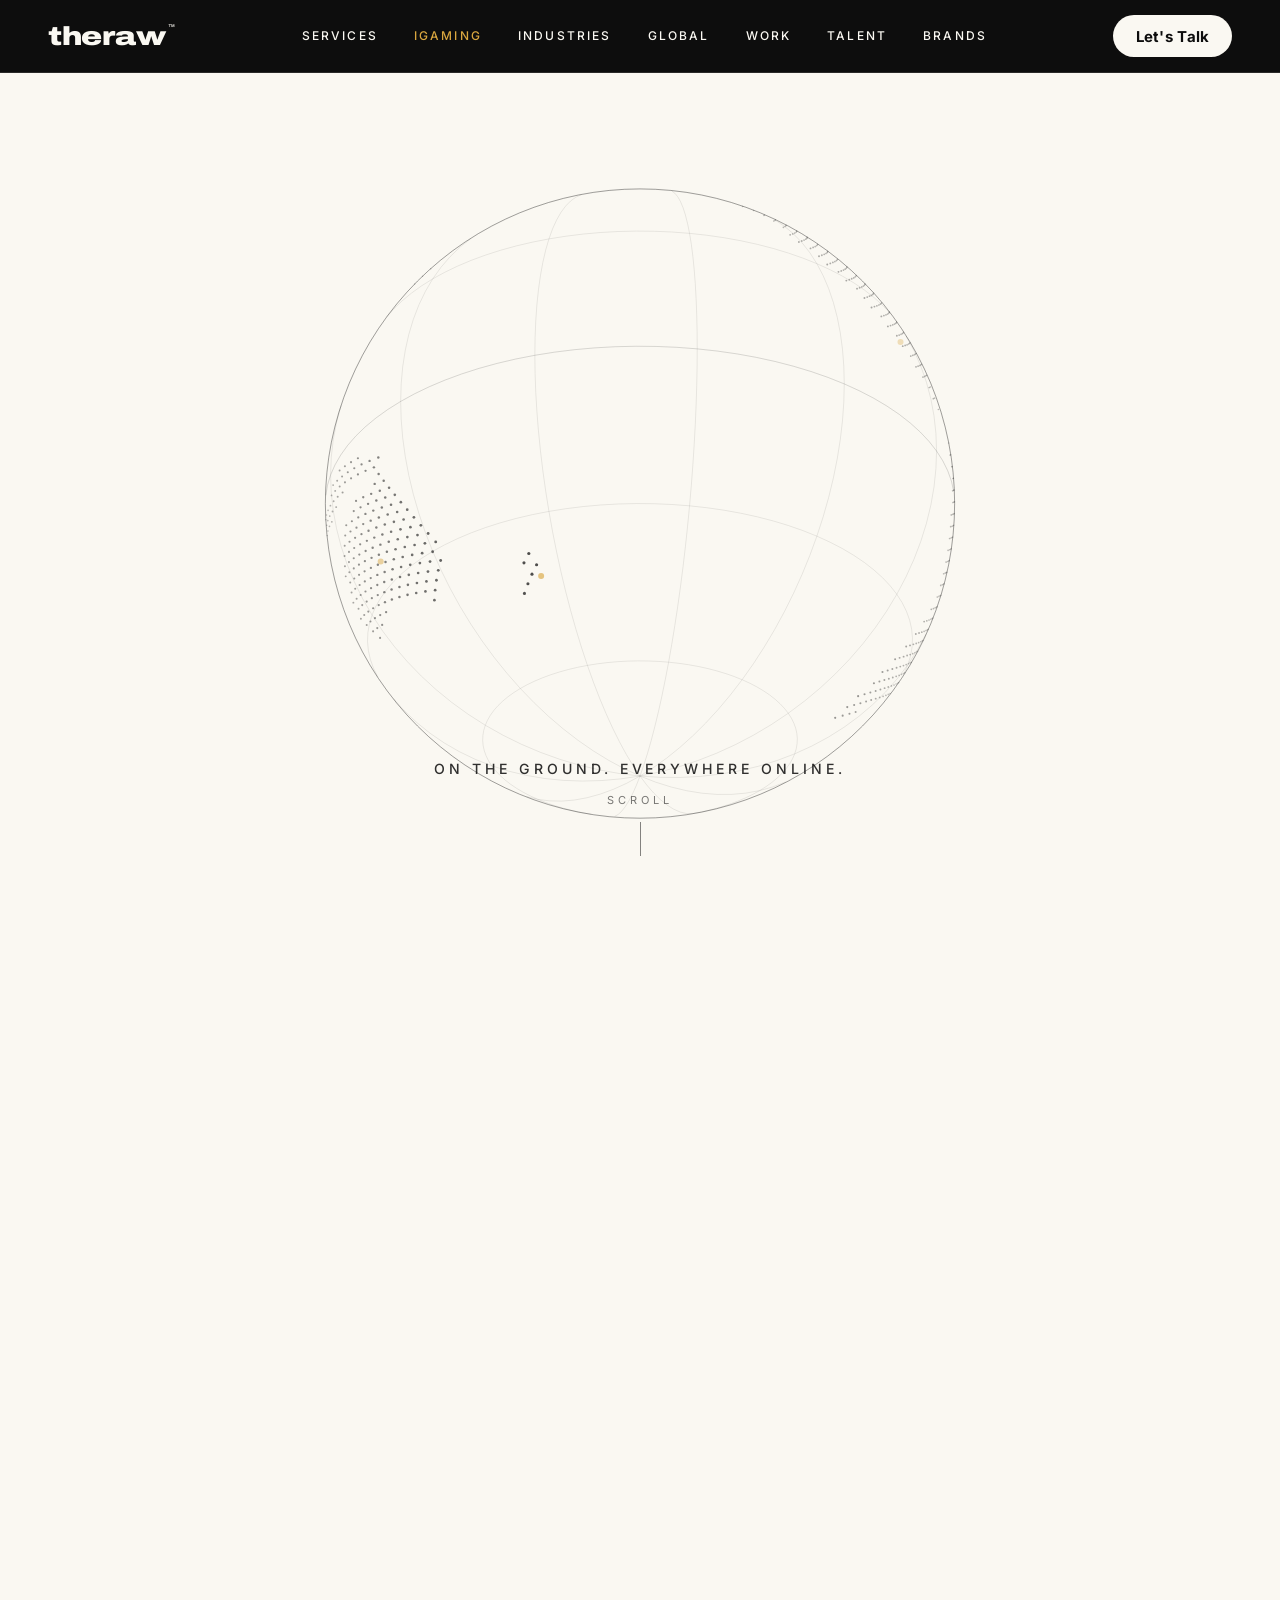
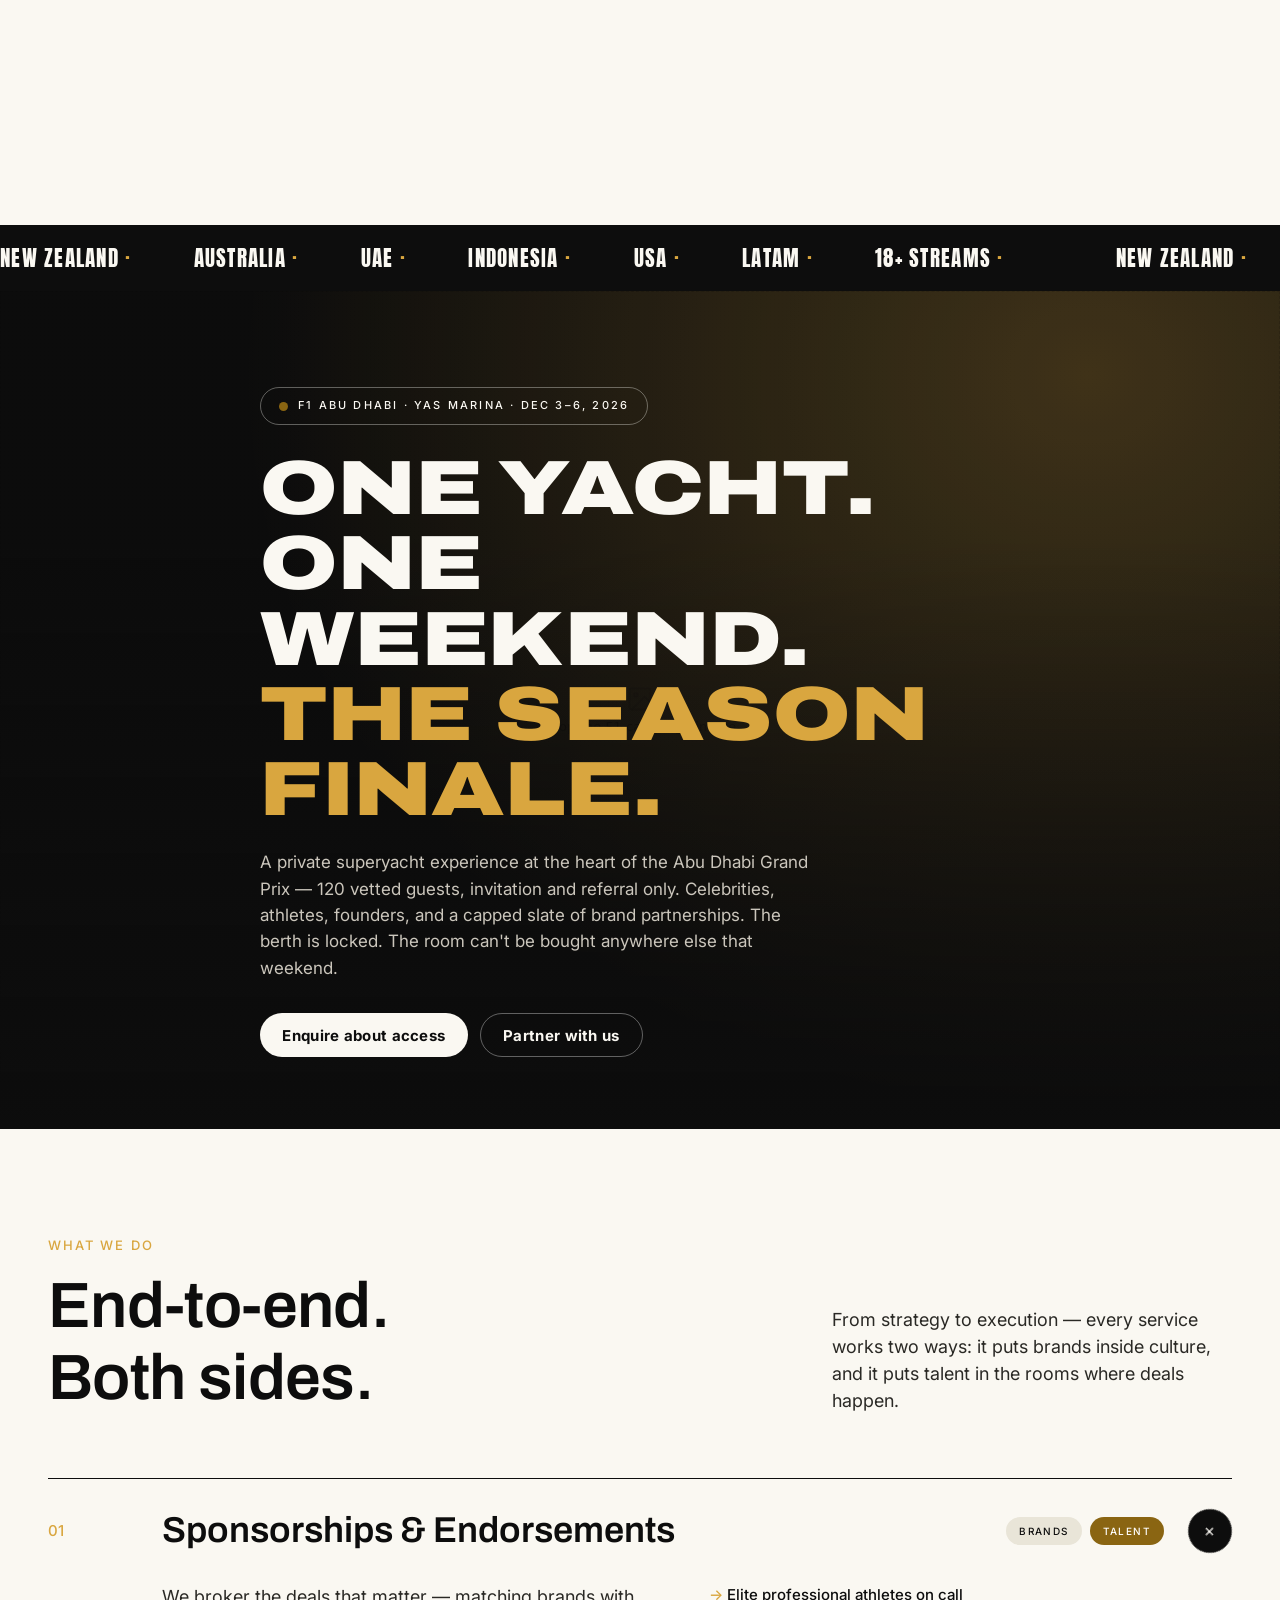
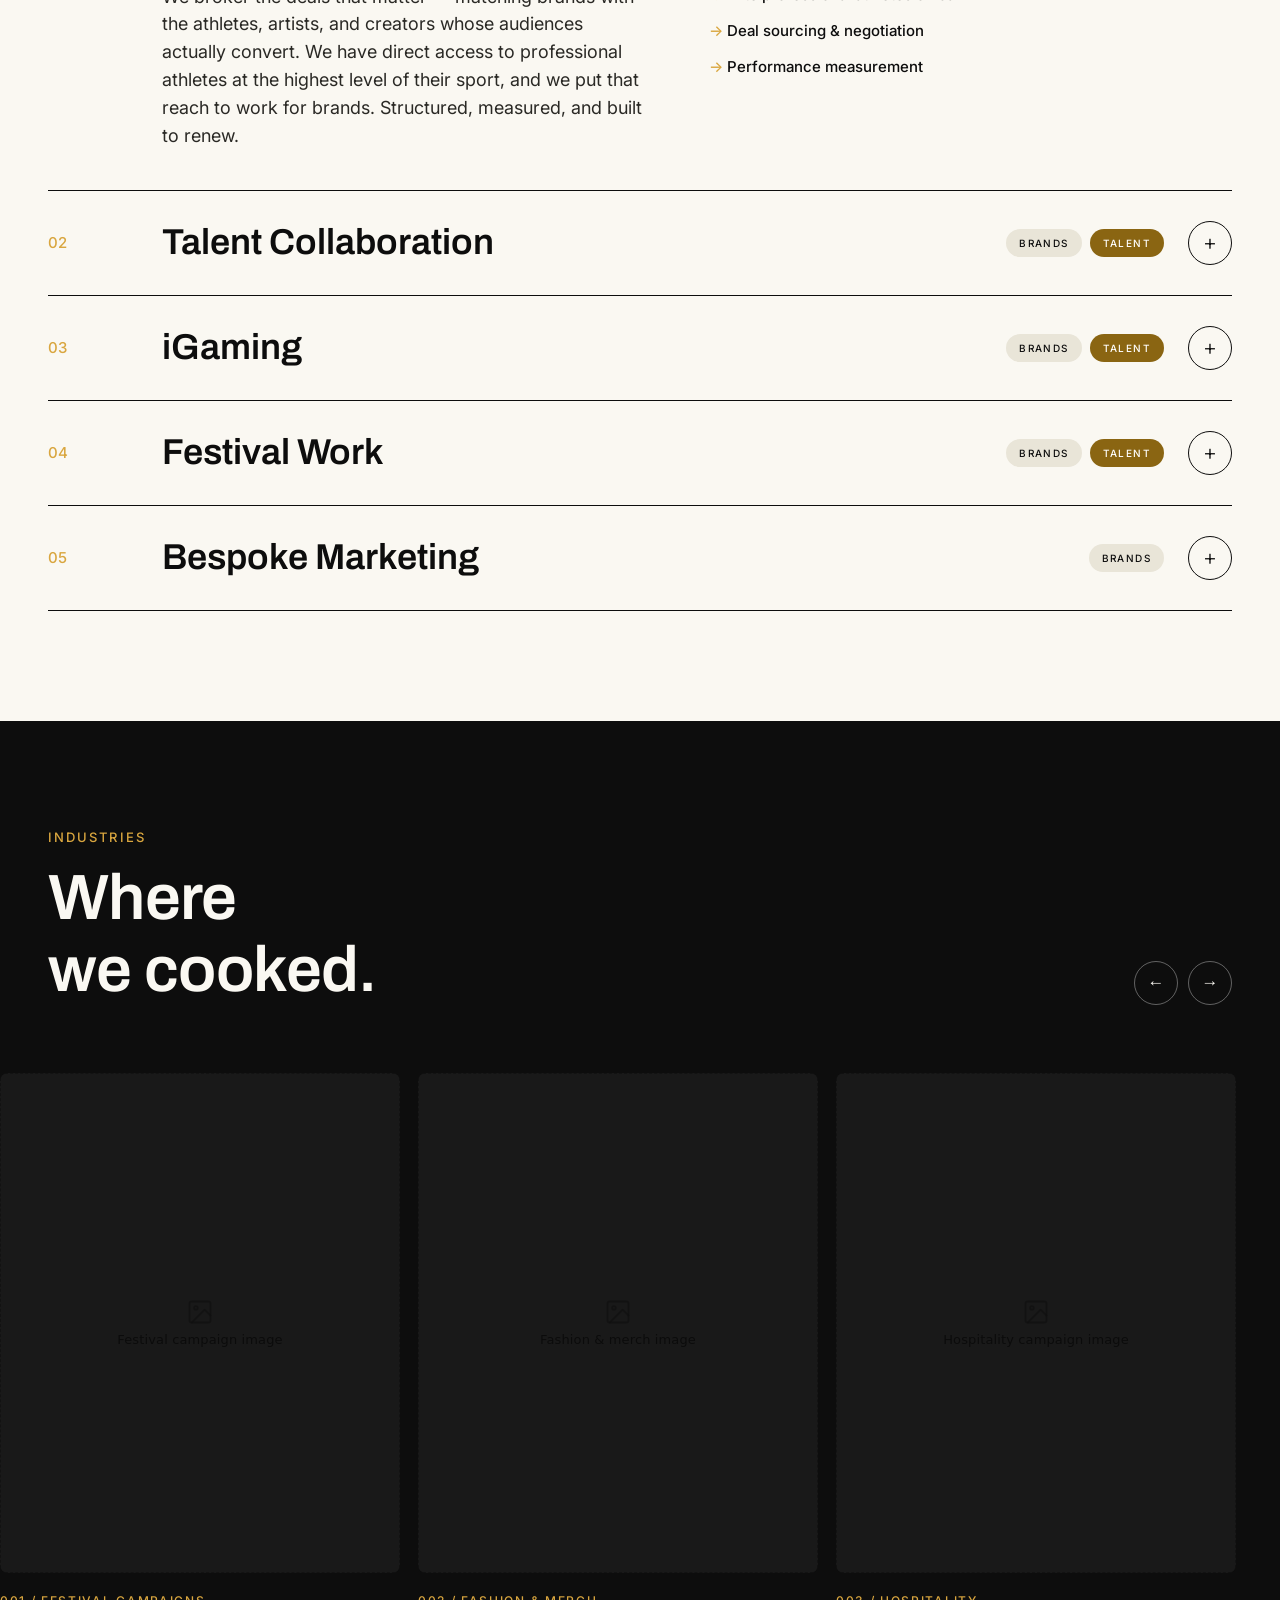
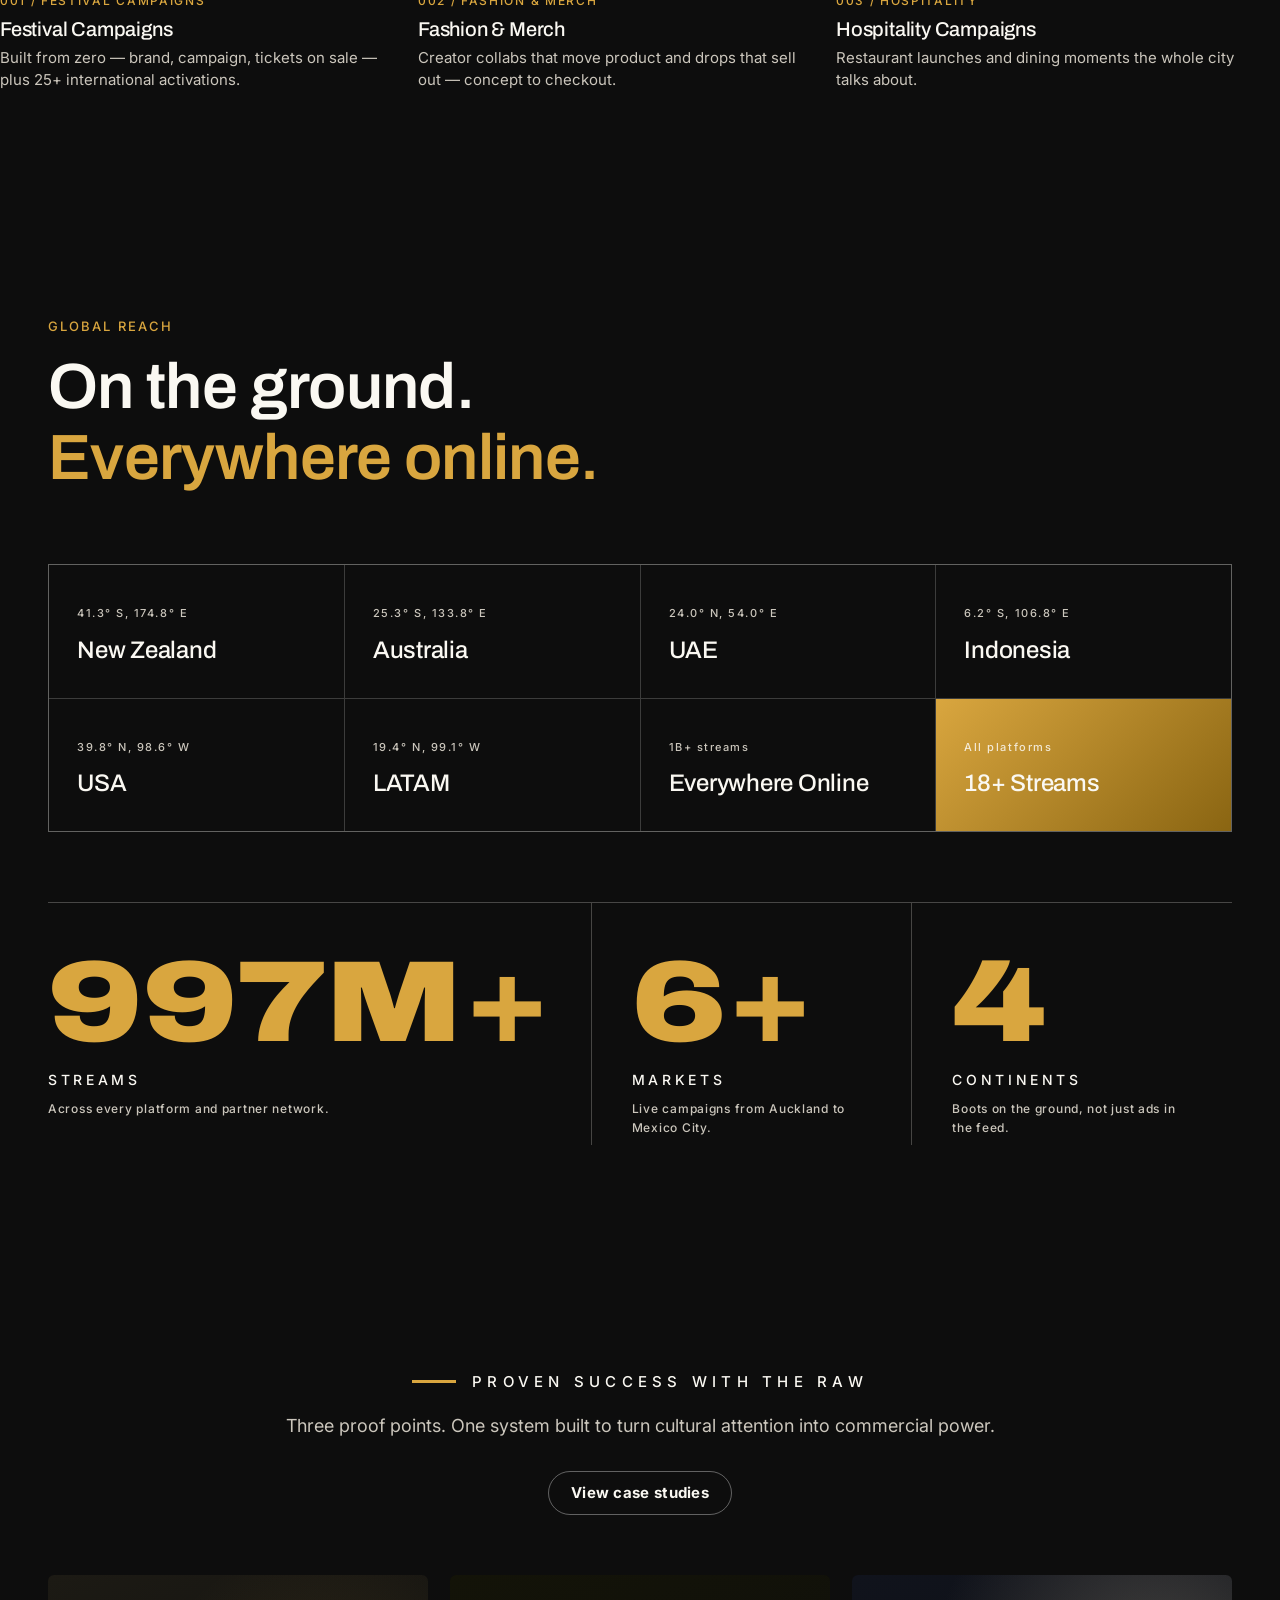
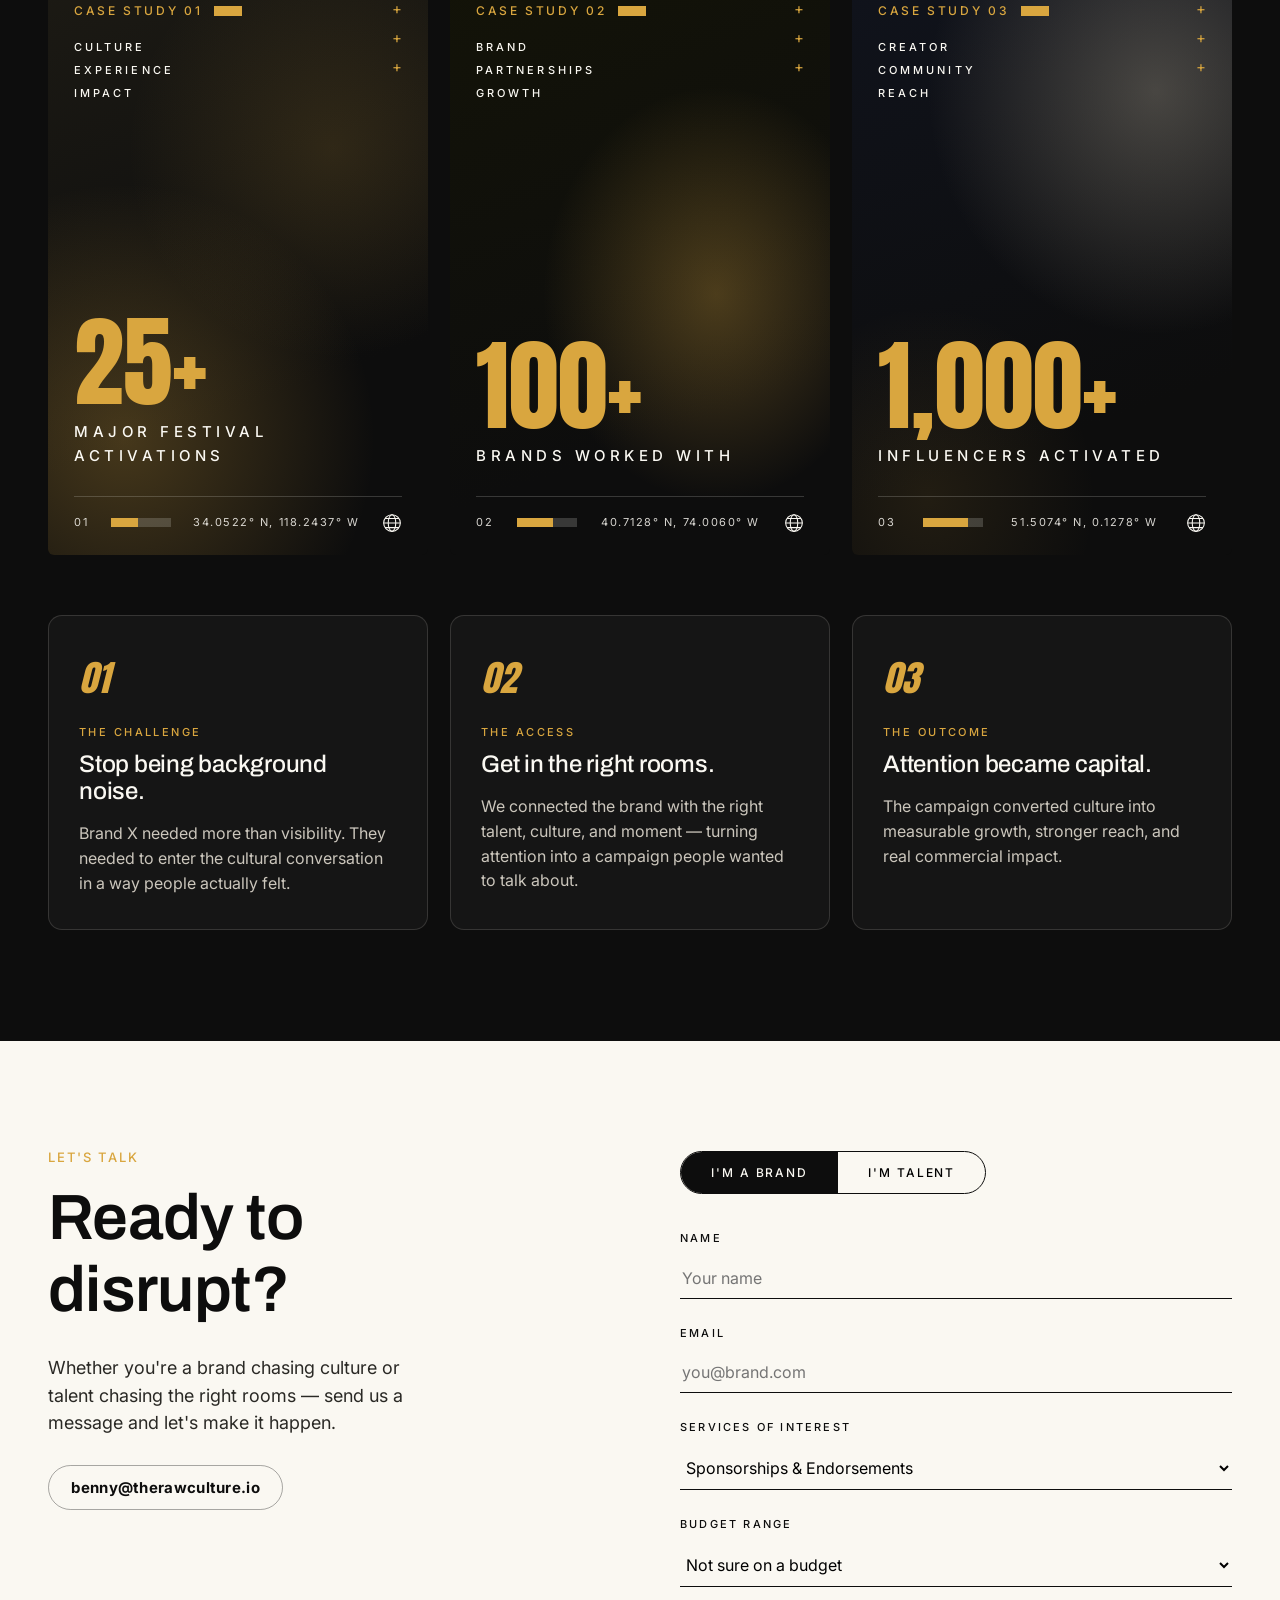
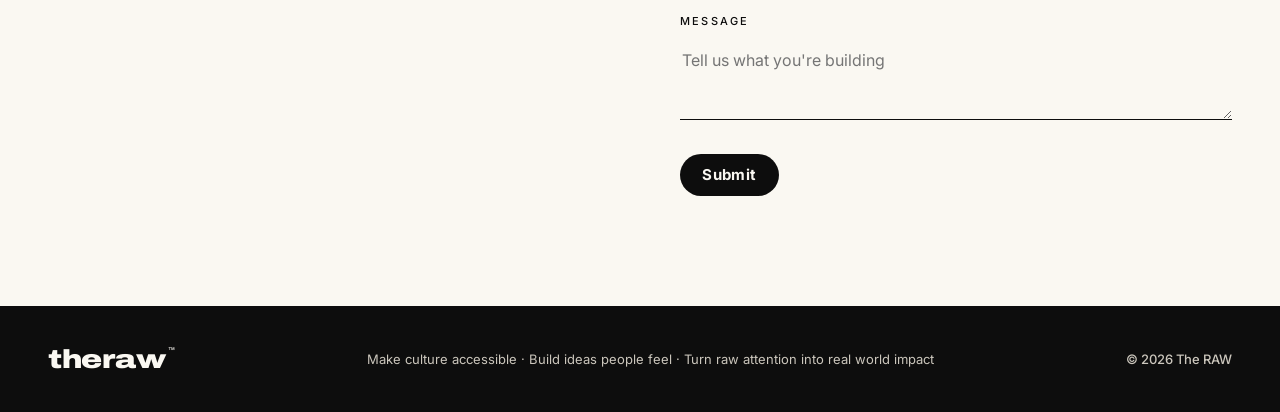
==== commit b738cbdf: "Redesign interaction layer with Nike-inspired UX treatments Introduce the raw-btn pill button system" ====
--- a/index.html
+++ b/index.html
@@ -6,7 +6,7 @@
 <title>theraw. — Culture. Talent. Capital.</title>
 <link rel="preconnect" href="https://fonts.googleapis.com">
 <link rel="preconnect" href="https://fonts.gstatic.com" crossorigin>
-<link href="https://fonts.googleapis.com/css2?family=Anton&family=Archivo:ital,wdth,wght@0,100,500;0,100,600;0,125,900&family=Inter:wght@400;500&display=swap" rel="stylesheet">
+<link href="https://fonts.googleapis.com/css2?family=Anton&family=Archivo:ital,wdth,wght@0,100,500;0,100,600;0,125,900&family=Inter:wght@400;500;700&display=swap" rel="stylesheet">
 <script src="image-slot.js"></script>
 <style>
   :root{
@@ -22,6 +22,11 @@
     --font-heading:'Archivo',sans-serif;
     --font-campaign:'Archivo',sans-serif;
     --font-poster:'Anton',sans-serif;
+    /* aliases used by the interaction-layer (raw-*) components */
+    --raw-cream:var(--cream);
+    --raw-black:var(--ink);
+    --raw-orange:var(--orange);
+    --raw-font-body:var(--font-body);
   }
   *{margin:0;padding:0;box-sizing:border-box}
   html{scroll-behavior:smooth}
@@ -35,8 +40,6 @@
 
   /* ---------- NAV ---------- */
   nav{position:sticky;top:0;z-index:100;background:var(--ink);color:var(--cream);border-bottom:1px solid rgba(250,248,242,.12)}
-  nav .btn.solid{background:var(--cream);color:var(--ink)}
-  nav .btn.solid:hover{background:var(--orange);color:#fff}
   .nav-links a:hover{color:#D9A63F}
   .nav-inner{display:flex;align-items:center;justify-content:space-between;height:72px}
   .logo{font-weight:700;font-size:26px;letter-spacing:-.03em}
@@ -44,14 +47,82 @@
   .lockup .tm{font-size:7px;align-self:flex-start;margin-left:-4px;letter-spacing:0;font-weight:600;font-stretch:100%}
   .nav-links{display:flex;gap:36px;font-size:12px;font-weight:500;letter-spacing:.18em;text-transform:uppercase}
   .nav-links a{position:relative;padding:4px 0}
-  .btn{display:inline-flex;align-items:center;gap:10px;border:1.5px solid var(--ink);border-radius:100px;padding:12px 26px;font-size:12px;font-weight:500;letter-spacing:.16em;text-transform:uppercase;cursor:pointer;transition:.2s;background:transparent;font-family:var(--font-body)}
-  .btn:hover{background:var(--ink);color:var(--cream)}
-  .btn.solid{background:var(--ink);color:var(--cream)}
-  .btn.solid:hover{background:var(--orange);border-color:var(--orange)}
-  .btn.orange{background:linear-gradient(90deg,var(--orange),var(--red));color:var(--ink);border:none}
-  .btn.volt{border:1.5px solid var(--volt);color:var(--volt);border-radius:4px}
-  .btn.volt:hover{background:var(--volt);color:var(--ink)}
+  /* ---------- BUTTONS (raw-btn) ---------- */
+  .raw-btn{
+    display:inline-flex;
+    align-items:center;
+    justify-content:center;
+    gap:0.5rem;
+    border:none;
+    border-radius:999px;
+    padding:0.85rem 1.4rem;
+    font-family:var(--raw-font-body);
+    font-size:15px;
+    font-weight:700;
+    letter-spacing:0.02em;
+    line-height:1;
+    cursor:pointer;
+    transition:
+      background-color 180ms ease,
+      color 180ms ease,
+      border-color 180ms ease,
+      transform 180ms ease,
+      opacity 180ms ease;
+  }
+  .raw-btn:hover{transform:translateY(-1px)}
+  /* on dark sections */
+  .raw-btn-primary{background:var(--raw-cream);color:var(--raw-black)}
+  .raw-btn-primary:hover{background:var(--raw-orange);color:var(--raw-black)}
+  .raw-btn-secondary{background:transparent;color:var(--raw-cream);border:1px solid rgba(255,255,255,0.35)}
+  .raw-btn-secondary:hover{background:var(--raw-cream);color:var(--raw-black);border-color:var(--raw-cream)}
+  /* on light sections */
+  .raw-btn-ink{background:var(--raw-black);color:var(--raw-cream)}
+  .raw-btn-ink:hover{background:var(--raw-orange);color:var(--raw-black)}
+  .raw-btn-ghost-ink{background:transparent;color:var(--raw-black);border:1px solid rgba(13,13,13,0.35)}
+  .raw-btn-ghost-ink:hover{background:var(--raw-black);color:var(--raw-cream);border-color:var(--raw-black)}
   @media(max-width:900px){.nav-links{display:none}}
+
+  /* ---------- MOTION (raw-reveal) ---------- */
+  .raw-reveal{
+    opacity:0;
+    transform:translateY(18px);
+    transition:
+      opacity 500ms ease,
+      transform 500ms cubic-bezier(.25,.46,.45,.94);
+  }
+  .raw-reveal.is-visible{opacity:1;transform:translateY(0)}
+  .raw-card-media img,
+  .raw-card-media video,
+  .raw-card-media image-slot{
+    transition:transform 350ms cubic-bezier(.25,.46,.45,.94);
+  }
+  .raw-card:hover .raw-card-media img,
+  .raw-card:hover .raw-card-media video,
+  .raw-card:hover .raw-card-media image-slot{
+    transform:scale(1.035);
+  }
+
+  /* ---------- HORIZONTAL BROWSE ROW ---------- */
+  .browse-row{
+    display:flex;gap:18px;
+    overflow-x:auto;
+    scroll-snap-type:x mandatory;
+    scrollbar-width:none;
+    margin:0 -48px;padding:4px 48px 8px;
+  }
+  .browse-row::-webkit-scrollbar{display:none}
+  .browse-row>*{flex:0 0 min(400px,78vw);scroll-snap-align:start}
+  @media(max-width:720px){.browse-row{margin:0 -20px;padding-left:20px;padding-right:20px}}
+  .browse-ctl{display:flex;gap:10px;align-self:flex-end}
+  .browse-ctl button{
+    width:44px;height:44px;border-radius:50%;
+    border:1px solid rgba(255,255,255,0.35);
+    background:transparent;color:var(--cream);
+    font-size:17px;cursor:pointer;
+    transition:background-color 180ms ease,color 180ms ease,opacity 180ms ease;
+  }
+  .browse-ctl button:hover{background:var(--cream);color:var(--ink)}
+  .browse-ctl button:disabled{opacity:.3;pointer-events:none}
 
   /* ---------- SCROLL VIDEO INTRO ---------- */
   .vid-journey{height:320vh;background:var(--ink)}
@@ -64,7 +135,7 @@
   /* ---------- HERO / GLOBE JOURNEY ---------- */
   .hero{background:var(--ink);color:var(--cream);padding:48px 0 72px}
   .hero h1{font-size:clamp(48px,8.6vw,155px);line-height:.96;word-spacing:.04em}
-  .hero-journey{height:680vh;background:var(--cream);color:var(--ink)}
+  .hero-journey{height:520vh;background:var(--cream);color:var(--ink)}
   .hj-sticky{position:sticky;top:72px;height:calc(100vh - 72px);overflow:hidden;display:flex;flex-direction:column;justify-content:flex-end}
   .hj-sticky canvas{position:absolute;inset:0;width:100%;height:100%;display:block}
   .hj-hint{position:absolute;left:0;right:0;bottom:5vh;display:flex;flex-direction:column;align-items:center;gap:12px;z-index:3}
@@ -101,14 +172,12 @@
   .hero-sub p{max-width:440px;font-size:18px;line-height:1.5;color:#2A2925}
   .path-cards{display:grid;grid-template-columns:1fr 1fr;gap:16px;flex:1;min-width:420px;max-width:640px}
   @media(max-width:820px){.path-cards{min-width:100%;grid-template-columns:1fr}}
-  .path-card{border:1.5px solid var(--ink);border-radius:18px;padding:26px 26px 22px;cursor:pointer;transition:.25s;position:relative;overflow:hidden;background:transparent}
+  .path-card{border:1px solid rgba(13,13,13,.25);border-radius:12px;padding:26px 26px 22px;cursor:pointer;transition:border-color 180ms ease,transform 180ms ease;position:relative;overflow:hidden;background:transparent}
   .path-card small{display:block;font-size:11px;font-weight:500;letter-spacing:.22em;text-transform:uppercase;margin-bottom:10px;color:var(--orange)}
-  .path-card .display{font-size:30px}
-  .path-card .arrow{position:absolute;top:22px;right:22px;font-size:22px;transition:.25s}
-  .path-card:hover{background:var(--ink);color:var(--cream)}
+  .path-card .display{font-size:26px}
+  .path-card .arrow{position:absolute;top:22px;right:22px;font-size:22px;transition:transform 180ms ease}
+  .path-card:hover{border-color:var(--ink);transform:translateY(-2px)}
   .path-card:hover .arrow{transform:translate(4px,-4px)}
-  .path-card.brand:hover small{color:var(--lime)}
-  .path-card.talent:hover small{color:#E9E5D8}
 
   /* ---------- TICKER ---------- */
   .ticker{background:var(--ink);color:var(--cream);overflow:hidden;padding:16px 0;border-top:1px solid var(--ink)}
@@ -116,19 +185,18 @@
   .ticker-track span em{color:var(--orange);font-style:normal;margin-right:56px}
   @keyframes scroll{from{transform:translateX(0)}to{transform:translateX(-50%)}}
 
-  /* ---------- F1 ANNOUNCEMENT ---------- */
-  .f1{background:radial-gradient(120% 160% at 85% 10%,rgba(217,166,63,.38),transparent 55%),radial-gradient(90% 120% at 10% 100%,rgba(217,166,63,.22),transparent 50%),var(--ink);color:var(--cream);padding:96px 0;cursor:pointer;position:relative;overflow:hidden}
-  .f1-inner{display:flex;gap:70px;align-items:center;flex-wrap:wrap}
-  .f1-photo{position:relative;width:min(340px,80vw);height:420px;border-radius:12px;overflow:hidden;flex-shrink:0}
-  .f1-mark{font-family:var(--font-poster);font-size:clamp(130px,17vw,270px);line-height:.82;color:transparent;-webkit-text-stroke:3px var(--red);flex-shrink:0;transition:.3s}
-  .f1:hover .f1-mark{color:var(--red)}
-  .f1-copy{flex:1;min-width:300px}
+  /* ---------- F1 CAMPAIGN (full-bleed) ---------- */
+  .f1{position:relative;min-height:92vh;display:flex;align-items:flex-end;background:radial-gradient(120% 160% at 85% 10%,rgba(217,166,63,.30),transparent 55%),var(--ink);color:var(--cream);padding:96px 0 72px;cursor:pointer;overflow:hidden}
+  .f1>image-slot{position:absolute;inset:0;opacity:.55;filter:grayscale(.2)}
+  .f1-scrim{position:absolute;inset:0;background:linear-gradient(180deg,rgba(13,13,13,.15) 30%,rgba(13,13,13,.82));pointer-events:none}
+  .f1-copy{position:relative;z-index:1;max-width:760px}
   .f1-live{display:inline-flex;align-items:center;gap:10px;border:1px solid rgba(250,248,242,.35);border-radius:100px;padding:9px 18px;font-family:var(--font-body);font-size:11px;font-weight:500;letter-spacing:.2em;text-transform:uppercase;margin-bottom:26px}
   .f1-live::before{content:"";width:9px;height:9px;border-radius:50%;background:var(--red);animation:pulse 1.4s infinite}
   @keyframes pulse{0%,100%{opacity:1;box-shadow:0 0 0 0 rgba(217,166,63,.6)}50%{opacity:.6;box-shadow:0 0 0 8px rgba(217,166,63,0)}}
   .f1-copy h2{font-family:var(--font-campaign);font-weight:900;font-stretch:125%;text-transform:uppercase;letter-spacing:.01em;line-height:.98;font-size:clamp(42px,6vw,88px)}
-  .f1-copy h2 .accent{color:var(--red)}
+  .f1-copy h2 .accent{color:var(--orange)}
   .f1-copy p{max-width:560px;font-size:17px;line-height:1.55;color:var(--grey);margin:22px 0 32px}
+  .f1-ctas{display:flex;gap:12px;flex-wrap:wrap}
 
   /* ---------- SECTION HEADERS ---------- */
   section{padding:110px 0}
@@ -140,8 +208,8 @@
   /* ---------- SERVICES ---------- */
   .svc{border-top:1.5px solid var(--ink)}
   .svc-item{border-bottom:1.5px solid var(--ink)}
-  .svc-row{display:grid;grid-template-columns:90px 1fr auto auto;align-items:center;gap:24px;padding:30px 0;cursor:pointer;transition:.2s}
-  .svc-row:hover{padding-left:14px}
+  .svc-row{display:grid;grid-template-columns:90px 1fr auto auto;align-items:center;gap:24px;padding:30px 0;cursor:pointer;transition:transform 180ms ease}
+  .svc-row:hover{transform:translateX(8px)}
   .svc-num{font-family:var(--font-body);font-weight:500;color:var(--orange);font-size:15px}
   .svc-title{font-family:var(--font-heading);font-weight:600;font-size:clamp(24px,3vw,36px);line-height:1.1}
   .svc-tags{display:flex;gap:8px}
@@ -152,9 +220,6 @@
   /* ---------- DARK BAND (breaks up the cream) ---------- */
   .dark-band{background:var(--ink);color:var(--cream)}
   .dark-band .sec-head p{color:var(--grey)}
-  .dark-band .ind-card{background:#141414;border-color:rgba(250,248,242,.25);color:var(--cream)}
-  .dark-band .ind-card p{color:var(--grey)}
-  .dark-band .ind-card .arrow{border-color:rgba(250,248,242,.5);color:var(--cream)}
   .svc-toggle{width:44px;height:44px;border:1.5px solid var(--ink);border-radius:50%;display:grid;place-items:center;font-size:22px;font-weight:300;transition:.3s;flex-shrink:0}
   .svc-item.open .svc-toggle{background:var(--ink);color:var(--cream);transform:rotate(45deg)}
   .svc-body{max-height:0;overflow:hidden;transition:max-height .45s ease}
@@ -169,29 +234,20 @@
     .svc-body-inner{grid-template-columns:1fr;padding-left:50px}
   }
 
-  /* ---------- INDUSTRIES ---------- */
-  .ind-grid{display:grid;grid-template-columns:repeat(2,1fr);gap:20px}
-  @media(max-width:900px){.ind-grid{grid-template-columns:1fr}}
-  .ind-card{border:1.5px solid var(--ink);border-radius:20px;padding:34px 32px 30px;cursor:pointer;transition:.25s;position:relative;overflow:hidden;min-height:230px;display:flex;flex-direction:column;justify-content:flex-end;background:var(--cream)}
-  .ind-photo{position:relative;height:170px;margin-bottom:20px;border-radius:10px;overflow:hidden}
-  .ind-card::before{content:"";position:absolute;inset:0;opacity:0;transition:.3s;background:var(--ind-grad)}
-  .ind-card:hover::before{opacity:1}
-  .ind-card>*{position:relative}
-  .ind-card .mono{font-size:12px;font-weight:500;color:var(--orange);letter-spacing:.14em}
-  .ind-card h3{font-size:24px;margin:12px 0 10px}
-  .ind-card p{font-size:16px;line-height:1.5;color:#2A2925;max-width:440px}
-  .ind-card .arrow{position:absolute;top:26px;right:26px;width:44px;height:44px;border:1.5px solid var(--ink);border-radius:50%;display:grid;place-items:center;font-size:18px;transition:.25s}
-  .ind-card:hover{color:#fff;border-color:transparent;transform:translateY(-3px)}
-  .ind-card:hover p{color:rgba(255,255,255,.88)}
-  .ind-card:hover .mono{color:#fff}
-  .ind-card:hover .arrow{border-color:#fff;color:#fff;transform:rotate(45deg)}
+  /* ---------- INDUSTRIES (editorial browse row) ---------- */
+  .ind-card{cursor:pointer}
+  .ind-card .raw-card-media{position:relative;aspect-ratio:4/5;border-radius:8px;overflow:hidden;background:#1a1a1a}
+  .ind-card .raw-card-media image-slot{position:absolute;inset:0}
+  .ind-card .mono{display:block;font-size:12px;font-weight:500;color:var(--orange);letter-spacing:.14em;margin-top:18px}
+  .ind-card h3{font-size:20px;margin:8px 0 6px}
+  .ind-card p{font-size:15px;line-height:1.5;color:var(--grey)}
 
   /* ---------- SHOWCASE OVERLAY ---------- */
   .showcase{position:fixed;inset:0;z-index:200;background:var(--ink);color:var(--cream);overflow-y:auto;transform:translateY(100%);transition:transform .45s cubic-bezier(.7,0,.2,1);visibility:hidden}
   .showcase.open{transform:translateY(0);visibility:visible}
   .sc-top{position:sticky;top:0;display:flex;justify-content:space-between;align-items:center;padding:22px 48px;background:linear-gradient(var(--ink) 60%,transparent);z-index:5}
   .sc-close{width:52px;height:52px;border:1.5px solid var(--cream);border-radius:50%;background:transparent;color:var(--cream);font-size:20px;cursor:pointer;transition:.2s}
-  .sc-close:hover{background:var(--orange);border-color:var(--orange);transform:rotate(90deg)}
+  .sc-close:hover{background:var(--cream);border-color:var(--cream);color:var(--ink)}
   .sc-body{padding:30px 48px 90px;max-width:1440px;margin:0 auto}
   @media(max-width:720px){.sc-top,.sc-body{padding-left:20px;padding-right:20px}}
   .sc-body h2{font-size:clamp(40px,5vw,64px)}
@@ -208,8 +264,6 @@
   .sc-tile .cap{font-size:13px;font-weight:500;letter-spacing:.14em;text-transform:uppercase;margin-top:12px;opacity:.9}
   .sc-stats{display:flex;gap:72px;flex-wrap:wrap;margin:70px 0;padding-top:44px;border-top:1px solid rgba(250,248,242,.25)}
   .sc-nav{display:flex;justify-content:space-between;gap:20px;flex-wrap:wrap;align-items:center;border-top:1px solid rgba(250,248,242,.25);padding-top:40px}
-  .sc-nav .btn{border-color:var(--cream);color:var(--cream)}
-  .sc-nav .btn:hover{background:var(--cream);color:var(--ink)}
 
   /* ---------- GLOBAL ---------- */
   .global{background:var(--ink);color:var(--cream)}
@@ -240,11 +294,12 @@
   .proof-head p{color:var(--grey);font-size:18px;margin:18px 0 30px}
   .case-grid{display:grid;grid-template-columns:repeat(3,1fr);gap:22px;text-align:left}
   @media(max-width:960px){.case-grid{grid-template-columns:1fr}}
-  .case-card{position:relative;min-height:580px;border-radius:6px;overflow:hidden;padding:26px 26px 22px;display:flex;flex-direction:column;justify-content:space-between;cursor:pointer;transition:.25s}
-  .case-card>image-slot{position:absolute;inset:0;z-index:0;opacity:.5}
+  .case-card{position:relative;min-height:580px;border-radius:6px;overflow:hidden;padding:26px 26px 22px;display:flex;flex-direction:column;justify-content:space-between;cursor:pointer;transition:transform 180ms ease}
+  .case-card>image-slot{position:absolute;inset:0;z-index:0;opacity:.5;transition:transform 350ms cubic-bezier(.25,.46,.45,.94)}
   .case-card>div{position:relative;z-index:1;pointer-events:none}
   .case-card>div a,.case-card>div button{pointer-events:auto}
-  .case-card:hover{transform:translateY(-4px)}
+  .case-card:hover{transform:translateY(-2px)}
+  .case-card:hover>image-slot{transform:scale(1.035)}
   .case-top{display:flex;justify-content:space-between;align-items:flex-start}
   .case-label{font-size:12px;font-weight:500;letter-spacing:.22em;color:var(--volt);text-transform:uppercase;display:flex;align-items:center;gap:12px}
   .case-label::after{content:"";width:28px;height:10px;background:var(--volt)}
@@ -298,7 +353,7 @@
       <a href="#contact">Talent</a>
       <a href="#contact">Brands</a>
     </div>
-    <a href="#contact" class="btn solid">Let's Talk ↗</a>
+    <a href="#contact" class="raw-btn raw-btn-primary">Let's Talk</a>
   </div>
 </nav>
 
@@ -381,14 +436,18 @@
   </div>
 </div>
 
-<section class="f1" id="f1" onclick="openShowcase('f1')" style="padding:96px 0">
-  <div class="wrap f1-inner">
-    <div class="f1-mark">F1</div>
+<section class="f1" id="f1" onclick="openShowcase('f1')">
+  <image-slot id="f1-bg" shape="rect" fit="cover" placeholder="Drop the F1 campaign image"></image-slot>
+  <div class="f1-scrim"></div>
+  <div class="wrap">
     <div class="f1-copy">
       <span class="f1-live">F1 Abu Dhabi · Yas Marina · Dec 3–6, 2026</span>
       <h2>One yacht. One weekend.<br><span class="accent">The season finale.</span></h2>
       <p>A private superyacht experience at the heart of the Abu Dhabi Grand Prix — 120 vetted guests, invitation and referral only. Celebrities, athletes, founders, and a capped slate of brand partnerships. The berth is locked. The room can't be bought anywhere else that weekend.</p>
-      <span class="btn" style="border-color:var(--cream);color:var(--cream)">Enquire about access ↗</span>
+      <div class="f1-ctas">
+        <span class="raw-btn raw-btn-primary">Enquire about access</span>
+        <a class="raw-btn raw-btn-secondary" href="#contact" onclick="event.stopPropagation()">Partner with us</a>
+      </div>
     </div>
   </div>
 </section>
@@ -479,36 +538,39 @@
         <div class="kicker">Industries</div>
         <h2>Where<br>we cooked.</h2>
       </div>
-      <p>Every industry has its own culture. Click through to see the campaigns, the services behind them, and what they delivered.</p>
-    </div>
-    <div class="ind-grid">
-      <div class="ind-card" style="--ind-grad:linear-gradient(135deg,#8A6512,#D9A63F)" onclick="openShowcase('festivals')">
-        <span class="arrow">↗</span>
+      <div class="browse-ctl">
+        <button type="button" aria-label="Scroll industries back" onclick="browseScroll(-1)">←</button>
+        <button type="button" aria-label="Scroll industries forward" onclick="browseScroll(1)">→</button>
+      </div>
+    </div>
+    <div class="browse-row" id="indRow">
+      <div class="raw-card ind-card" onclick="openShowcase('festivals')">
+        <div class="raw-card-media"><image-slot id="ind-festivals" shape="rect" fit="cover" placeholder="Festival campaign image"></image-slot></div>
         <span class="mono">001 / FESTIVAL CAMPAIGNS</span>
         <h3>Festival Campaigns</h3>
-        <p>We built a festival from zero — brand, campaign, tickets on sale — plus 25+ international activations where culture gathers.</p>
-      </div>
-      <div class="ind-card" style="--ind-grad:linear-gradient(135deg,#1a1a1a,#D9A63F)" onclick="openShowcase('fashion')">
-        <span class="arrow">↗</span>
-        <span class="mono">002 / FASHION &amp; MERCH CAMPAIGNS</span>
+        <p>Built from zero — brand, campaign, tickets on sale — plus 25+ international activations.</p>
+      </div>
+      <div class="raw-card ind-card" onclick="openShowcase('fashion')">
+        <div class="raw-card-media"><image-slot id="ind-fashion" shape="rect" fit="cover" placeholder="Fashion &amp; merch image"></image-slot></div>
+        <span class="mono">002 / FASHION &amp; MERCH</span>
         <h3>Fashion &amp; Merch</h3>
-        <p>Creator collabs that move product and drops that sell out — from concept to checkout, worn worldwide.</p>
-      </div>
-      <div class="ind-card" style="--ind-grad:linear-gradient(135deg,#8E8778,#D9A63F)" onclick="openShowcase('hospitality')">
-        <span class="arrow">↗</span>
-        <span class="mono">003 / HOSPITALITY CAMPAIGNS</span>
+        <p>Creator collabs that move product and drops that sell out — concept to checkout.</p>
+      </div>
+      <div class="raw-card ind-card" onclick="openShowcase('hospitality')">
+        <div class="raw-card-media"><image-slot id="ind-hospitality" shape="rect" fit="cover" placeholder="Hospitality campaign image"></image-slot></div>
+        <span class="mono">003 / HOSPITALITY</span>
         <h3>Hospitality Campaigns</h3>
         <p>Restaurant launches and dining moments the whole city talks about.</p>
       </div>
-      <div class="ind-card" style="--ind-grad:linear-gradient(135deg,#8E8778,#8A6512)" onclick="openShowcase('products')">
-        <span class="arrow">↗</span>
+      <div class="raw-card ind-card" onclick="openShowcase('products')">
+        <div class="raw-card-media"><image-slot id="ind-products" shape="rect" fit="cover" placeholder="Product campaign image"></image-slot></div>
         <span class="mono">004 / PRODUCT CAMPAIGNS</span>
         <h3>Product Campaigns</h3>
         <p>Launches that turn shelf items into cultural objects — like honey that stings.</p>
       </div>
-      <div class="ind-card" style="--ind-grad:linear-gradient(135deg,#2E2B26,#E9E5D8)" onclick="openShowcase('sports')">
-        <span class="arrow">↗</span>
-        <span class="mono">005 / SPORTS &amp; STREAMING ACTIVATIONS</span>
+      <div class="raw-card ind-card" onclick="openShowcase('sports')">
+        <div class="raw-card-media"><image-slot id="ind-sports" shape="rect" fit="cover" placeholder="Sports &amp; streaming image"></image-slot></div>
+        <span class="mono">005 / SPORTS &amp; STREAMING</span>
         <h3>Sports &amp; Streaming</h3>
         <p>Athlete endorsements and IRL streaming moments — live, unscripted, everywhere.</p>
       </div>
@@ -551,7 +613,7 @@
     <div class="proof-head">
       <div class="proof-kicker">Proven success with The RAW</div>
       <p>Three proof points. One system built to turn cultural attention into commercial power.</p>
-      <a class="btn volt" href="#industries">View case studies ↗</a>
+      <a class="raw-btn raw-btn-secondary" href="#industries">View case studies</a>
     </div>
     <div class="case-grid">
       <div class="case-card" onclick="openShowcase('festivals')" style="background:
@@ -643,7 +705,7 @@
       <div class="kicker">Let's Talk</div>
       <h2>Ready to<br>disrupt?</h2>
       <p>Whether you're a brand chasing culture or talent chasing the right rooms — send us a message and let's make it happen.</p>
-      <a class="btn" href="mailto:benny@therawculture.io">benny@therawculture.io</a>
+      <a class="raw-btn raw-btn-ghost-ink" href="mailto:benny@therawculture.io">benny@therawculture.io</a>
     </div>
     <div>
       <div class="audience-toggle">
@@ -667,7 +729,7 @@
         </div>
         <div class="field" id="f-links" style="display:none"><label>Socials / portfolio</label><input placeholder="@handle or link"></div>
         <div class="field"><label>Message</label><textarea id="f-msg" placeholder="Tell us what you're building"></textarea></div>
-        <button class="btn orange" type="submit">Submit</button>
+        <button class="raw-btn raw-btn-ink" type="submit">Submit</button>
       </form>
     </div>
   </div>
@@ -793,8 +855,8 @@
         <div class="g-stat"><div class="display" style="font-family:var(--font-poster);text-transform:uppercase;font-size:clamp(60px,7.5vw,116px)">${s[0]}</div><p style="font-size:14px;font-weight:500;letter-spacing:.24em;text-transform:uppercase;color:var(--grey);margin-top:12px">${s[1]}</p></div>`).join('')}
       </div>
       <div class="sc-nav">
-        <a class="btn" href="#contact" onclick="closeShowcase()">Start a project like this ↗</a>
-        <a class="btn" href="javascript:openShowcase('${d.next}')">Next: ${d.nextLabel} →</a>
+        <a class="raw-btn raw-btn-primary" href="#contact" onclick="closeShowcase()">Start a project like this</a>
+        <a class="raw-btn raw-btn-secondary" href="javascript:openShowcase('${d.next}')">Next: ${d.nextLabel} →</a>
       </div>`;
     const sc=document.getElementById('showcase');
     sc.classList.add('open');sc.scrollTop=0;
@@ -805,6 +867,38 @@
     document.body.style.overflow='';
   }
   document.addEventListener('keydown',e=>{if(e.key==='Escape')closeShowcase()});
+  // Horizontal browse row controls
+  function browseScroll(dir){
+    const row=document.getElementById('indRow');
+    if(!row)return;
+    const card=row.firstElementChild;
+    const step=card?card.getBoundingClientRect().width+18:360;
+    row.scrollBy({left:dir*step,behavior:'smooth'});
+  }
+  // Scroll-triggered fade-up reveals (raw-reveal)
+  (function(){
+    if(matchMedia('(prefers-reduced-motion: reduce)').matches)return;
+    const els=document.querySelectorAll('.sec-head, .hero-sub>p, .path-card, .svc-item, .ind-card, .g-cell, .g-stat, .case-card, .step, .proof-head, .f1-copy, .contact-left, .contact-grid>div:last-child');
+    const counts=new Map();
+    els.forEach(el=>{
+      const p=el.parentElement,i=counts.get(p)||0;
+      counts.set(p,i+1);
+      el.classList.add('raw-reveal');
+      el.dataset.rd=Math.min(i*70,280);
+      el.style.transitionDelay=el.dataset.rd+'ms';
+    });
+    const io=new IntersectionObserver(entries=>{
+      entries.forEach(en=>{
+        if(!en.isIntersecting)return;
+        io.unobserve(en.target);
+        const el=en.target;
+        el.classList.add('is-visible');
+        // hand the element back to its own transitions once the reveal lands
+        setTimeout(()=>{el.classList.remove('raw-reveal','is-visible');el.style.transitionDelay='';},+el.dataset.rd+650);
+      });
+    },{threshold:.12,rootMargin:'0px 0px -8% 0px'});
+    els.forEach(el=>io.observe(el));
+  })();
   // Animated count-up for global stats
   const fmt=(v,compact)=>compact?new Intl.NumberFormat('en',{notation:'compact',maximumFractionDigits:1}).format(v):Math.round(v).toString();
   const statsObs=new IntersectionObserver(entries=>{
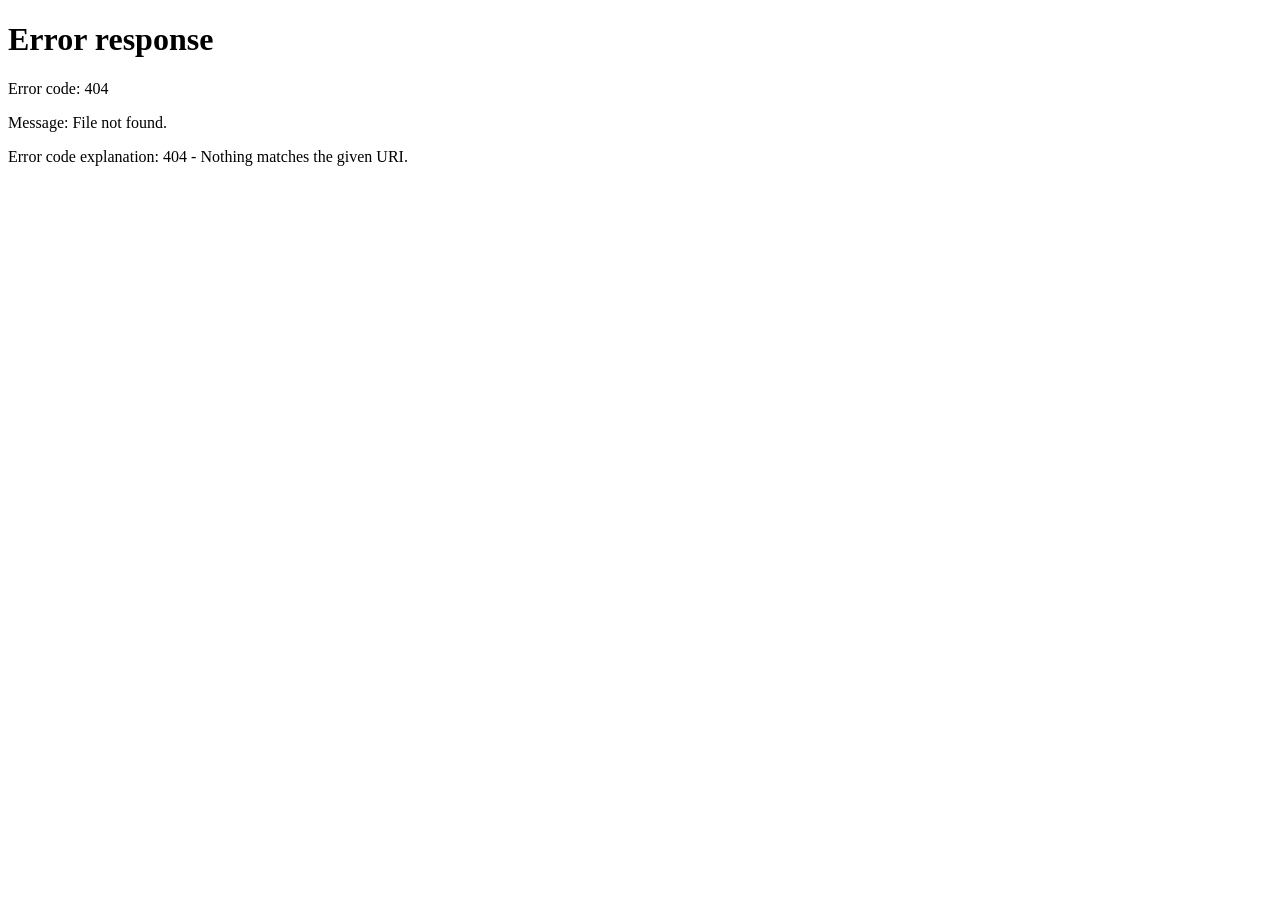
==== commit 1ff1f749: "Add Netlify root fallback" ====
--- a/index.html
+++ b/index.html
@@ -1,1067 +1,16 @@
-<!DOCTYPE html>
+<!doctype html>
 <html lang="en">
 <head>
-<meta charset="UTF-8">
-<meta name="viewport" content="width=device-width, initial-scale=1.0">
-<title>theraw. — Culture. Talent. Capital.</title>
-<link rel="preconnect" href="https://fonts.googleapis.com">
-<link rel="preconnect" href="https://fonts.gstatic.com" crossorigin>
-<link href="https://fonts.googleapis.com/css2?family=Anton&family=Archivo:ital,wdth,wght@0,100,500;0,100,600;0,125,900&family=Inter:wght@400;500;700&display=swap" rel="stylesheet">
-<script src="image-slot.js"></script>
-<style>
-  :root{
-    --cream:#FAF8F2;
-    --ink:#0D0D0D;
-    --orange:#D9A63F;
-    --lime:#E9E5D8;
-    --purple:#8A6512;
-    --red:#8A6512;
-    --volt:#D9A63F;
-    --grey:#CBC6BC;
-    --font-body:'Inter',sans-serif;
-    --font-heading:'Archivo',sans-serif;
-    --font-campaign:'Archivo',sans-serif;
-    --font-poster:'Anton',sans-serif;
-    /* aliases used by the interaction-layer (raw-*) components */
-    --raw-cream:var(--cream);
-    --raw-black:var(--ink);
-    --raw-orange:var(--orange);
-    --raw-font-body:var(--font-body);
-  }
-  *{margin:0;padding:0;box-sizing:border-box}
-  html{scroll-behavior:smooth}
-  body{background:var(--cream);color:var(--ink);font-family:var(--font-body);font-weight:400;font-size:16px;line-height:1.6;-webkit-font-smoothing:antialiased;overflow-x:hidden}
-  h1,h2,h3,.display{font-family:var(--font-heading);font-weight:600;line-height:1.12;letter-spacing:-.01em}
-  h3{font-weight:500}
-  .mono{font-family:var(--font-body);font-weight:500}
-  a{color:inherit;text-decoration:none}
-  .wrap{max-width:1440px;margin:0 auto;padding:0 48px}
-  @media(max-width:720px){.wrap{padding:0 20px}}
-
-  /* ---------- NAV ---------- */
-  nav{position:sticky;top:0;z-index:100;background:var(--ink);color:var(--cream);border-bottom:1px solid rgba(250,248,242,.12)}
-  .nav-links a:hover{color:#D9A63F}
-  .nav-inner{display:flex;align-items:center;justify-content:space-between;height:72px}
-  .logo{font-weight:700;font-size:26px;letter-spacing:-.03em}
-  .lockup{display:inline-flex;align-items:center;gap:7px;font-family:var(--font-campaign);font-weight:900;font-stretch:125%;letter-spacing:-.01em;font-size:26px;line-height:1}
-  .lockup .tm{font-size:7px;align-self:flex-start;margin-left:-4px;letter-spacing:0;font-weight:600;font-stretch:100%}
-  .nav-links{display:flex;gap:36px;font-size:12px;font-weight:500;letter-spacing:.18em;text-transform:uppercase}
-  .nav-links a{position:relative;padding:4px 0}
-  /* ---------- BUTTONS (raw-btn) ---------- */
-  .raw-btn{
-    display:inline-flex;
-    align-items:center;
-    justify-content:center;
-    gap:0.5rem;
-    border:none;
-    border-radius:999px;
-    padding:0.85rem 1.4rem;
-    font-family:var(--raw-font-body);
-    font-size:15px;
-    font-weight:700;
-    letter-spacing:0.02em;
-    line-height:1;
-    cursor:pointer;
-    transition:
-      background-color 180ms ease,
-      color 180ms ease,
-      border-color 180ms ease,
-      transform 180ms ease,
-      opacity 180ms ease;
-  }
-  .raw-btn:hover{transform:translateY(-1px)}
-  /* on dark sections */
-  .raw-btn-primary{background:var(--raw-cream);color:var(--raw-black)}
-  .raw-btn-primary:hover{background:var(--raw-orange);color:var(--raw-black)}
-  .raw-btn-secondary{background:transparent;color:var(--raw-cream);border:1px solid rgba(255,255,255,0.35)}
-  .raw-btn-secondary:hover{background:var(--raw-cream);color:var(--raw-black);border-color:var(--raw-cream)}
-  /* on light sections */
-  .raw-btn-ink{background:var(--raw-black);color:var(--raw-cream)}
-  .raw-btn-ink:hover{background:var(--raw-orange);color:var(--raw-black)}
-  .raw-btn-ghost-ink{background:transparent;color:var(--raw-black);border:1px solid rgba(13,13,13,0.35)}
-  .raw-btn-ghost-ink:hover{background:var(--raw-black);color:var(--raw-cream);border-color:var(--raw-black)}
-  @media(max-width:900px){.nav-links{display:none}}
-
-  /* ---------- MOTION (raw-reveal) ---------- */
-  .raw-reveal{
-    opacity:0;
-    transform:translateY(18px);
-    transition:
-      opacity 500ms ease,
-      transform 500ms cubic-bezier(.25,.46,.45,.94);
-  }
-  .raw-reveal.is-visible{opacity:1;transform:translateY(0)}
-  .raw-card-media img,
-  .raw-card-media video,
-  .raw-card-media image-slot{
-    transition:transform 350ms cubic-bezier(.25,.46,.45,.94);
-  }
-  .raw-card:hover .raw-card-media img,
-  .raw-card:hover .raw-card-media video,
-  .raw-card:hover .raw-card-media image-slot{
-    transform:scale(1.035);
-  }
-
-  /* ---------- HORIZONTAL BROWSE ROW ---------- */
-  .browse-row{
-    display:flex;gap:18px;
-    overflow-x:auto;
-    scroll-snap-type:x mandatory;
-    scrollbar-width:none;
-    margin:0 -48px;padding:4px 48px 8px;
-  }
-  .browse-row::-webkit-scrollbar{display:none}
-  .browse-row>*{flex:0 0 min(400px,78vw);scroll-snap-align:start}
-  @media(max-width:720px){.browse-row{margin:0 -20px;padding-left:20px;padding-right:20px}}
-  .browse-ctl{display:flex;gap:10px;align-self:flex-end}
-  .browse-ctl button{
-    width:44px;height:44px;border-radius:50%;
-    border:1px solid rgba(255,255,255,0.35);
-    background:transparent;color:var(--cream);
-    font-size:17px;cursor:pointer;
-    transition:background-color 180ms ease,color 180ms ease,opacity 180ms ease;
-  }
-  .browse-ctl button:hover{background:var(--cream);color:var(--ink)}
-  .browse-ctl button:disabled{opacity:.3;pointer-events:none}
-
-  /* ---------- SCROLL VIDEO INTRO ---------- */
-  .vid-journey{height:320vh;background:var(--ink)}
-  .vj-sticky{position:sticky;top:72px;height:calc(100vh - 72px);overflow:hidden}
-  .vj-sticky video{position:absolute;inset:0;width:100%;height:100%;object-fit:cover;will-change:opacity,transform}
-  .vj-hint{position:absolute;left:0;right:0;bottom:5vh;display:flex;flex-direction:column;align-items:center;gap:12px;z-index:3;color:var(--cream)}
-  .vj-hint .scroll-word{font-size:11px;letter-spacing:.35em;text-transform:uppercase;opacity:.6}
-  .vj-hint .scroll-line{display:block;width:1px;height:34px;background:var(--cream);opacity:.5;animation:hj-bounce 1.6s ease-in-out infinite}
-
-  /* ---------- HERO / GLOBE JOURNEY ---------- */
-  .hero{background:var(--ink);color:var(--cream);padding:48px 0 72px}
-  .hero h1{font-size:clamp(48px,8.6vw,155px);line-height:.96;word-spacing:.04em}
-  .hero-journey{height:520vh;background:var(--cream);color:var(--ink)}
-  .hj-sticky{position:sticky;top:72px;height:calc(100vh - 72px);overflow:hidden;display:flex;flex-direction:column;justify-content:flex-end}
-  .hj-sticky canvas{position:absolute;inset:0;width:100%;height:100%;display:block}
-  .hj-hint{position:absolute;left:0;right:0;bottom:5vh;display:flex;flex-direction:column;align-items:center;gap:12px;z-index:3}
-  .hj-hint .tagline{font-size:clamp(13px,1.1vw,16px);font-weight:500;letter-spacing:.28em;text-transform:uppercase;opacity:.85}
-  .hj-hint .scroll-word{font-size:11px;letter-spacing:.35em;text-transform:uppercase;opacity:.55}
-  .hj-hint .scroll-line{display:block;width:1px;height:34px;background:var(--ink);opacity:.5;animation:hj-bounce 1.6s ease-in-out infinite}
-  @keyframes hj-bounce{0%,100%{transform:translateY(0)}50%{transform:translateY(8px)}}
-  .hj-caps{position:absolute;z-index:3;left:48px;bottom:9vh;max-width:min(600px,80vw);pointer-events:none}
-  @media(max-width:720px){.hj-caps{left:20px}}
-  .hj-cap{position:absolute;left:0;bottom:0;opacity:0;transform:translateY(24px)}
-  .hj-cap .cap-head{display:flex;align-items:baseline;gap:14px}
-  .hj-cap .cap-idx{font-size:clamp(12px,1vw,15px);font-weight:500;letter-spacing:.3em;color:var(--orange)}
-  .hj-cap .cap-city{font-family:var(--font-poster);text-transform:uppercase;font-size:clamp(44px,6.5vw,104px);line-height:.95;letter-spacing:.01em}
-  .hj-cap p{margin-top:14px;font-size:clamp(15px,1.3vw,20px);line-height:1.5;color:rgba(13,13,13,.75);max-width:44ch}
-  .hj-cap .cap-city{font-family:var(--font-poster);text-transform:uppercase;display:inline-block}
-  .hj-headline{position:relative;z-index:2;padding:0 0 4vh;opacity:0;visibility:hidden;transform:translateY(60px)}
-  /* ---------- POSTER HERO ---------- */
-  .poster-stage{position:relative;height:min(76vh,740px);max-width:1200px;margin:0 auto}
-  .poster-stage image-slot{position:absolute;left:50%;top:50%;transform:translate(-50%,-50%);width:min(46vw,420px);height:min(70vh,620px);filter:grayscale(1) contrast(1.05)}
-  .pw{position:absolute;line-height:.9;text-transform:uppercase;z-index:2;white-space:nowrap;font-family:var(--font-poster);letter-spacing:.005em}
-  .pw.marker{font-family:var(--font-poster)}
-  .pw.blk{font-family:var(--font-poster)}
-  .pw-1{top:0;left:1%;font-size:clamp(56px,9.5vw,150px);color:var(--orange)}
-  .pw-2{top:28%;left:50%;transform:translateX(-50%);font-size:clamp(64px,11.5vw,180px);color:var(--orange)}
-  .pw-3{bottom:22%;right:1%;font-size:clamp(40px,6.5vw,100px);color:var(--orange)}
-  .pw-4{bottom:2%;left:50%;transform:translateX(-50%);font-size:clamp(38px,5.6vw,80px);color:var(--ink)}
-  .poster-sub{margin-top:10px;text-align:center;font-family:var(--font-body);font-weight:500;font-size:clamp(12px,1.1vw,15px);letter-spacing:.24em;text-transform:uppercase;color:var(--orange)}
-  .squiggles{display:none}
-  @media(max-width:720px){.poster-stage{height:70vh}.poster-stage image-slot{width:72vw}}
-  .hj-headline h1{font-family:var(--font-poster);font-size:clamp(34px,5.9vw,106px);line-height:.98;letter-spacing:.005em;word-spacing:.02em}
-  .yolk{white-space:nowrap;color:#D9A63F}
-  .intro{padding:72px 0 64px}
-  .hero-sub{display:flex;flex-wrap:wrap;gap:40px;align-items:flex-end;justify-content:space-between}
-  .hero-sub p{max-width:440px;font-size:18px;line-height:1.5;color:#2A2925}
-  .path-cards{display:grid;grid-template-columns:1fr 1fr;gap:16px;flex:1;min-width:420px;max-width:640px}
-  @media(max-width:820px){.path-cards{min-width:100%;grid-template-columns:1fr}}
-  .path-card{border:1px solid rgba(13,13,13,.25);border-radius:12px;padding:26px 26px 22px;cursor:pointer;transition:border-color 180ms ease,transform 180ms ease;position:relative;overflow:hidden;background:transparent}
-  .path-card small{display:block;font-size:11px;font-weight:500;letter-spacing:.22em;text-transform:uppercase;margin-bottom:10px;color:var(--orange)}
-  .path-card .display{font-size:26px}
-  .path-card .arrow{position:absolute;top:22px;right:22px;font-size:22px;transition:transform 180ms ease}
-  .path-card:hover{border-color:var(--ink);transform:translateY(-2px)}
-  .path-card:hover .arrow{transform:translate(4px,-4px)}
-
-  /* ---------- TICKER ---------- */
-  .ticker{background:var(--ink);color:var(--cream);overflow:hidden;padding:16px 0;border-top:1px solid var(--ink)}
-  .ticker-track{display:flex;gap:56px;white-space:nowrap;animation:scroll 28s linear infinite;font-family:var(--font-poster);text-transform:uppercase;font-size:21px;letter-spacing:.06em}
-  .ticker-track span em{color:var(--orange);font-style:normal;margin-right:56px}
-  @keyframes scroll{from{transform:translateX(0)}to{transform:translateX(-50%)}}
-
-  /* ---------- F1 CAMPAIGN (full-bleed) ---------- */
-  .f1{position:relative;min-height:92vh;display:flex;align-items:flex-end;background:radial-gradient(120% 160% at 85% 10%,rgba(217,166,63,.30),transparent 55%),var(--ink);color:var(--cream);padding:96px 0 72px;cursor:pointer;overflow:hidden}
-  .f1>image-slot{position:absolute;inset:0;opacity:.55;filter:grayscale(.2)}
-  .f1-scrim{position:absolute;inset:0;background:linear-gradient(180deg,rgba(13,13,13,.15) 30%,rgba(13,13,13,.82));pointer-events:none}
-  .f1-copy{position:relative;z-index:1;max-width:760px}
-  .f1-live{display:inline-flex;align-items:center;gap:10px;border:1px solid rgba(250,248,242,.35);border-radius:100px;padding:9px 18px;font-family:var(--font-body);font-size:11px;font-weight:500;letter-spacing:.2em;text-transform:uppercase;margin-bottom:26px}
-  .f1-live::before{content:"";width:9px;height:9px;border-radius:50%;background:var(--red);animation:pulse 1.4s infinite}
-  @keyframes pulse{0%,100%{opacity:1;box-shadow:0 0 0 0 rgba(217,166,63,.6)}50%{opacity:.6;box-shadow:0 0 0 8px rgba(217,166,63,0)}}
-  .f1-copy h2{font-family:var(--font-campaign);font-weight:900;font-stretch:125%;text-transform:uppercase;letter-spacing:.01em;line-height:.98;font-size:clamp(42px,6vw,88px)}
-  .f1-copy h2 .accent{color:var(--orange)}
-  .f1-copy p{max-width:560px;font-size:17px;line-height:1.55;color:var(--grey);margin:22px 0 32px}
-  .f1-ctas{display:flex;gap:12px;flex-wrap:wrap}
-
-  /* ---------- SECTION HEADERS ---------- */
-  section{padding:110px 0}
-  .kicker{display:block;color:#D9A63F;font-family:var(--font-body);font-weight:500;font-size:13px;letter-spacing:.16em;text-transform:uppercase;margin-bottom:18px;line-height:1}
-  .sec-head{display:flex;justify-content:space-between;align-items:flex-end;gap:40px;margin-bottom:64px;flex-wrap:wrap}
-  .sec-head h2{font-size:clamp(40px,5vw,64px)}
-  .sec-head p{max-width:400px;font-size:18px;line-height:1.5;color:#2A2925}
-
-  /* ---------- SERVICES ---------- */
-  .svc{border-top:1.5px solid var(--ink)}
-  .svc-item{border-bottom:1.5px solid var(--ink)}
-  .svc-row{display:grid;grid-template-columns:90px 1fr auto auto;align-items:center;gap:24px;padding:30px 0;cursor:pointer;transition:transform 180ms ease}
-  .svc-row:hover{transform:translateX(8px)}
-  .svc-num{font-family:var(--font-body);font-weight:500;color:var(--orange);font-size:15px}
-  .svc-title{font-family:var(--font-heading);font-weight:600;font-size:clamp(24px,3vw,36px);line-height:1.1}
-  .svc-tags{display:flex;gap:8px}
-  .tag{font-size:10px;font-weight:500;letter-spacing:.14em;text-transform:uppercase;padding:6px 13px;border-radius:100px}
-  .tag.b{background:var(--lime)}
-  .tag.t{background:var(--purple);color:#fff}
-
-  /* ---------- DARK BAND (breaks up the cream) ---------- */
-  .dark-band{background:var(--ink);color:var(--cream)}
-  .dark-band .sec-head p{color:var(--grey)}
-  .svc-toggle{width:44px;height:44px;border:1.5px solid var(--ink);border-radius:50%;display:grid;place-items:center;font-size:22px;font-weight:300;transition:.3s;flex-shrink:0}
-  .svc-item.open .svc-toggle{background:var(--ink);color:var(--cream);transform:rotate(45deg)}
-  .svc-body{max-height:0;overflow:hidden;transition:max-height .45s ease}
-  .svc-item.open .svc-body{max-height:400px}
-  .svc-body-inner{display:grid;grid-template-columns:90px 1fr 1fr;gap:24px;padding:0 0 40px}
-  .svc-body-inner p{font-size:18px;line-height:1.55;color:#2A2925;max-width:480px}
-  .svc-body-inner ul{list-style:none;font-family:var(--font-body);font-size:15px;font-weight:500;display:flex;flex-direction:column;gap:12px}
-  .svc-body-inner ul li::before{content:"→ ";color:var(--orange)}
-  @media(max-width:820px){
-    .svc-row{grid-template-columns:50px 1fr auto}
-    .svc-tags{display:none}
-    .svc-body-inner{grid-template-columns:1fr;padding-left:50px}
-  }
-
-  /* ---------- INDUSTRIES (editorial browse row) ---------- */
-  .ind-card{cursor:pointer}
-  .ind-card .raw-card-media{position:relative;aspect-ratio:4/5;border-radius:8px;overflow:hidden;background:#1a1a1a}
-  .ind-card .raw-card-media image-slot{position:absolute;inset:0}
-  .ind-card .mono{display:block;font-size:12px;font-weight:500;color:var(--orange);letter-spacing:.14em;margin-top:18px}
-  .ind-card h3{font-size:20px;margin:8px 0 6px}
-  .ind-card p{font-size:15px;line-height:1.5;color:var(--grey)}
-
-  /* ---------- SHOWCASE OVERLAY ---------- */
-  .showcase{position:fixed;inset:0;z-index:200;background:var(--ink);color:var(--cream);overflow-y:auto;transform:translateY(100%);transition:transform .45s cubic-bezier(.7,0,.2,1);visibility:hidden}
-  .showcase.open{transform:translateY(0);visibility:visible}
-  .sc-top{position:sticky;top:0;display:flex;justify-content:space-between;align-items:center;padding:22px 48px;background:linear-gradient(var(--ink) 60%,transparent);z-index:5}
-  .sc-close{width:52px;height:52px;border:1.5px solid var(--cream);border-radius:50%;background:transparent;color:var(--cream);font-size:20px;cursor:pointer;transition:.2s}
-  .sc-close:hover{background:var(--cream);border-color:var(--cream);color:var(--ink)}
-  .sc-body{padding:30px 48px 90px;max-width:1440px;margin:0 auto}
-  @media(max-width:720px){.sc-top,.sc-body{padding-left:20px;padding-right:20px}}
-  .sc-body h2{font-size:clamp(40px,5vw,64px)}
-  .sc-body h2 .accent{color:var(--orange)}
-  .sc-lede{display:flex;gap:48px;flex-wrap:wrap;align-items:flex-start;margin:36px 0 60px}
-  .sc-lede p{max-width:560px;font-size:18px;line-height:1.55;color:var(--grey)}
-  .sc-chips{display:flex;gap:10px;flex-wrap:wrap;max-width:480px}
-  .sc-chips span{border:1px solid rgba(250,248,242,.4);border-radius:100px;padding:10px 20px;font-size:11px;font-weight:500;letter-spacing:.16em;text-transform:uppercase}
-  .sc-gallery{display:grid;grid-template-columns:repeat(3,1fr);gap:18px}
-  @media(max-width:900px){.sc-gallery{grid-template-columns:1fr}}
-  .sc-tile{border-radius:16px;min-height:420px;padding:28px;display:flex;flex-direction:column;justify-content:space-between;position:relative;overflow:hidden}
-  .sc-tile .mono{font-size:11px;font-weight:500;letter-spacing:.16em;opacity:.9}
-  .sc-tile .big{font-family:var(--font-poster);text-transform:uppercase;font-size:clamp(42px,4.6vw,66px);line-height:.95}
-  .sc-tile .cap{font-size:13px;font-weight:500;letter-spacing:.14em;text-transform:uppercase;margin-top:12px;opacity:.9}
-  .sc-stats{display:flex;gap:72px;flex-wrap:wrap;margin:70px 0;padding-top:44px;border-top:1px solid rgba(250,248,242,.25)}
-  .sc-nav{display:flex;justify-content:space-between;gap:20px;flex-wrap:wrap;align-items:center;border-top:1px solid rgba(250,248,242,.25);padding-top:40px}
-
-  /* ---------- GLOBAL ---------- */
-  .global{background:var(--ink);color:var(--cream)}
-  .global h2{font-size:clamp(40px,5vw,64px)}
-  .global h2 .accent{color:var(--orange)}
-  .global-grid{display:grid;grid-template-columns:repeat(4,1fr);gap:1px;background:rgba(250,248,242,.2);border:1px solid rgba(250,248,242,.2);margin-top:70px}
-  .g-cell{background:var(--ink);padding:34px 28px;transition:.25s;position:relative}
-  .g-cell:hover{background:#1a1a1a}
-  .g-cell .mono{font-size:11px;color:var(--grey);letter-spacing:.14em}
-  .g-cell h3{font-size:24px;margin-top:12px}
-  .g-cell.hot{background:linear-gradient(135deg,var(--orange),var(--red))}
-  .g-cell.hot .mono{color:rgba(255,255,255,.8)}
-  @media(max-width:1000px){.global-grid{grid-template-columns:repeat(2,1fr)}}
-  .global-stats{display:grid;grid-template-columns:repeat(3,1fr);margin-top:70px;border-top:1px solid rgba(242,239,233,.25)}
-  .global .g-stat{padding:48px 40px 8px;border-left:1px solid rgba(242,239,233,.25);position:relative}
-  .global .g-stat:first-child{border-left:none;padding-left:0}
-  .g-stat .display{font-family:var(--font-campaign);font-weight:900;font-stretch:125%;text-transform:uppercase;letter-spacing:.01em;font-size:clamp(76px,9vw,150px);line-height:.9}
-  .g-stat .display span{color:var(--orange)}
-  .g-stat p{font-size:14px;font-weight:500;letter-spacing:.26em;text-transform:uppercase;color:var(--cream);margin-top:14px}
-  .g-stat small{display:block;font-size:12px;font-weight:500;letter-spacing:.06em;color:var(--grey);margin-top:8px;text-transform:none}
-  @media(max-width:900px){.global-stats{grid-template-columns:1fr}.global .g-stat{border-left:none;padding-left:0;border-top:1px solid rgba(242,239,233,.25);padding-top:32px}.global .g-stat:first-child{border-top:none}}
-
-  /* ---------- PROOF / CASE POSTERS ---------- */
-  .proof{background:var(--ink);color:var(--cream)}
-  .proof-head{text-align:center;max-width:820px;margin:0 auto 60px}
-  .proof-kicker{display:inline-flex;align-items:center;gap:16px;font-size:15px;font-weight:500;letter-spacing:.35em;text-transform:uppercase}
-  .proof-kicker::before{content:"";width:44px;height:3px;background:var(--volt)}
-  .proof-head p{color:var(--grey);font-size:18px;margin:18px 0 30px}
-  .case-grid{display:grid;grid-template-columns:repeat(3,1fr);gap:22px;text-align:left}
-  @media(max-width:960px){.case-grid{grid-template-columns:1fr}}
-  .case-card{position:relative;min-height:580px;border-radius:6px;overflow:hidden;padding:26px 26px 22px;display:flex;flex-direction:column;justify-content:space-between;cursor:pointer;transition:transform 180ms ease}
-  .case-card>image-slot{position:absolute;inset:0;z-index:0;opacity:.5;transition:transform 350ms cubic-bezier(.25,.46,.45,.94)}
-  .case-card>div{position:relative;z-index:1;pointer-events:none}
-  .case-card>div a,.case-card>div button{pointer-events:auto}
-  .case-card:hover{transform:translateY(-2px)}
-  .case-card:hover>image-slot{transform:scale(1.035)}
-  .case-top{display:flex;justify-content:space-between;align-items:flex-start}
-  .case-label{font-size:12px;font-weight:500;letter-spacing:.22em;color:var(--volt);text-transform:uppercase;display:flex;align-items:center;gap:12px}
-  .case-label::after{content:"";width:28px;height:10px;background:var(--volt)}
-  .case-words{margin-top:16px;font-size:11px;font-weight:500;letter-spacing:.28em;line-height:2.1;text-transform:uppercase;color:var(--cream)}
-  .case-plus{display:flex;flex-direction:column;gap:14px;color:var(--volt);font-size:15px;line-height:1}
-  .case-num{font-family:var(--font-poster);font-size:clamp(92px,7.8vw,145px);line-height:.9;color:var(--volt);text-transform:uppercase}
-  .case-cap{font-size:15px;font-weight:500;letter-spacing:.3em;text-transform:uppercase;margin-top:12px}
-  .case-foot{display:flex;align-items:center;justify-content:space-between;gap:14px;margin-top:28px;padding-top:16px;border-top:1px solid rgba(250,248,242,.18);font-size:11px;letter-spacing:.14em;color:rgba(250,248,242,.85)}
-  .case-bar{width:60px;height:9px;background:rgba(250,248,242,.18);flex-shrink:0}
-  .case-bar i{display:block;height:100%;width:45%;background:var(--volt)}
-  .case-globe{width:20px;height:20px;flex-shrink:0;color:var(--cream)}
-  #work .step{background:#151515;border:1px solid rgba(250,248,242,.14)}
-
-  /* ---------- STORY ---------- */
-  .story-steps{display:grid;grid-template-columns:repeat(3,1fr);gap:22px;margin-top:60px}
-  @media(max-width:900px){.story-steps{grid-template-columns:1fr}}
-  .step{background:var(--ink);color:var(--cream);border-radius:14px;padding:34px 30px}
-  .step .num{font-family:var(--font-poster);font-style:italic;color:var(--orange);font-size:36px}
-  .step small{display:block;color:var(--orange);font-size:11px;font-weight:500;letter-spacing:.22em;text-transform:uppercase;margin:16px 0 10px}
-  .step h3{font-size:24px;margin-bottom:16px}
-  .step p{font-size:16px;line-height:1.55;color:var(--grey)}
-
-  /* ---------- CONTACT ---------- */
-  .contact{background:var(--cream)}
-  .contact-grid{display:grid;grid-template-columns:1fr 1fr;gap:80px}
-  @media(max-width:900px){.contact-grid{grid-template-columns:1fr}}
-  .contact h2{font-size:clamp(40px,5vw,64px)}
-  .contact-left p{margin:28px 0;font-size:18px;line-height:1.55;max-width:400px;color:#2A2925}
-  .audience-toggle{display:inline-flex;border:1.5px solid var(--ink);border-radius:100px;overflow:hidden;margin-bottom:36px}
-  .audience-toggle button{border:none;background:transparent;padding:13px 30px;font-size:12px;font-weight:500;letter-spacing:.16em;text-transform:uppercase;cursor:pointer;font-family:var(--font-body);transition:.2s}
-  .audience-toggle button.active{background:var(--ink);color:var(--cream)}
-  .field{margin-bottom:26px}
-  .field label{display:block;font-size:11px;font-weight:500;letter-spacing:.2em;text-transform:uppercase;margin-bottom:10px}
-  .field input,.field select,.field textarea{width:100%;border:none;border-bottom:1.5px solid var(--ink);background:transparent;padding:10px 2px;font-size:16px;font-family:var(--font-body);outline:none}
-  .field textarea{resize:vertical;min-height:80px}
-  footer{background:var(--ink);color:var(--grey);padding:40px 0;font-size:13px}
-  .foot-inner{display:flex;justify-content:space-between;flex-wrap:wrap;gap:20px;align-items:center}
-</style>
+  <meta charset="utf-8">
+  <meta name="viewport" content="width=device-width, initial-scale=1">
+  <title>theraw. - Culture. Talent. Capital.</title>
+  <meta http-equiv="refresh" content="0; url=/pages/">
+  <link rel="canonical" href="/pages/">
+  <script>
+    window.location.replace('/pages/' + window.location.hash);
+  </script>
 </head>
 <body>
-
-<nav>
-  <div class="wrap nav-inner">
-    <a href="#" class="lockup">theraw<span class="tm">™</span></a>
-    <div class="nav-links">
-      <a href="#services">Services</a>
-      <a href="javascript:openShowcase('igaming')" style="color:var(--volt)">iGaming</a>
-      <a href="#industries">Industries</a>
-      <a href="#global">Global</a>
-      <a href="#work">Work</a>
-      <a href="#contact">Talent</a>
-      <a href="#contact">Brands</a>
-    </div>
-    <a href="#contact" class="raw-btn raw-btn-primary">Let's Talk</a>
-  </div>
-</nav>
-
-<header class="hero-journey" id="heroJourney">
-  <div class="hj-sticky">
-    <canvas id="globeCanvas"></canvas>
-    <div class="hj-hint" id="hjHint">
-      <span class="tagline">On the ground. Everywhere online.</span>
-      <span class="scroll-word">Scroll</span>
-      <span class="scroll-line"></span>
-    </div>
-    <div class="hj-caps">
-      <div class="hj-cap" id="hjCap0">
-        <div class="cap-head"><span class="cap-idx">01</span><span class="cap-city">New Zealand</span></div>
-        <p>Home turf. Where The RAW started — and where campaigns still launch first.</p>
-      </div>
-      <div class="hj-cap" id="hjCap1">
-        <div class="cap-head"><span class="cap-idx">02</span><span class="cap-city">Australia</span></div>
-        <p>Festival country. Where we’ve built festivals from zero — brand, campaign, tickets on sale.</p>
-      </div>
-      <div class="hj-cap" id="hjCap2">
-        <div class="cap-head"><span class="cap-idx">03</span><span class="cap-city">Indonesia</span></div>
-        <p>APAC creator networks with real pull — campaigns that speak the local language.</p>
-      </div>
-      <div class="hj-cap" id="hjCap3">
-        <div class="cap-head"><span class="cap-idx">04</span><span class="cap-city">UAE</span></div>
-        <p>F1 Abu Dhabi. One yacht, 120 vetted guests, the season finale.</p>
-      </div>
-      <div class="hj-cap" id="hjCap4">
-        <div class="cap-head"><span class="cap-idx">05</span><span class="cap-city">USA</span></div>
-        <p>1B+ streams of reach — athletes, streamers, and IRL moments live everywhere.</p>
-      </div>
-      <div class="hj-cap" id="hjCap5">
-        <div class="cap-head"><span class="cap-idx">06</span><span class="cap-city">LATAM</span></div>
-        <p>Mexico City and beyond — creator-led campaigns with compliance handled.</p>
-      </div>
-    </div>
-    <div class="wrap hj-headline" id="hjHeadline">
-      <div class="poster-stage">
-        <svg class="squiggles" viewBox="0 0 1200 700" preserveAspectRatio="none" aria-hidden="true">
-          <path d="M-20,120 C180,60 260,220 420,150 S760,40 880,140 S1150,90 1230,160" fill="none" stroke="#D9A63F" stroke-width="2.5" opacity=".8"/>
-          <path d="M-20,560 C220,640 420,480 640,570 S980,660 1230,540" fill="none" stroke="#D9A63F" stroke-width="2.5" opacity=".8"/>
-        </svg>
-        <image-slot id="hero-portrait" shape="rect" placeholder="Drop a portrait photo"></image-slot>
-        <span class="pw marker pw-1">Make</span>
-        <span class="pw blk pw-2">Culture</span>
-        <span class="pw marker pw-3">Accessible</span>
-        <span class="pw pw-4">The Raw.</span>
-      </div>
-      <div class="poster-sub">build ideas people feel &mdash; turn raw attention into real world impact</div>
-    </div>
-    <svg width="0" height="0" style="position:absolute" aria-hidden="true"><filter id="roughedge"><feTurbulence type="fractalNoise" baseFrequency="0.035" numOctaves="3" result="n"/><feDisplacementMap in="SourceGraphic" in2="n" scale="9"/></filter></svg>
-  </div>
-</header>
-
-<div class="intro">
-  <div class="wrap">
-    <div class="hero-sub">
-      <p><strong>The RAW is the heat marketing needs before it cooks.</strong> We plug brands into the talent, culture, and moments that actually convert — and put talent in the rooms where the real deals get done.</p>
-      <div class="path-cards">
-        <a href="#contact" class="path-card brand" onclick="setAudience('brand')">
-          <small>For Brands</small>
-          <div class="display">Get inside the culture. Own the moment.</div>
-          <span class="arrow">↗</span>
-        </a>
-        <a href="#contact" class="path-card talent" onclick="setAudience('talent')">
-          <small>For Talent</small>
-          <div class="display">Your audience is an asset. Cash it in.</div>
-          <span class="arrow">↗</span>
-        </a>
-      </div>
-    </div>
-  </div>
-</div>
-
-<div class="ticker">
-  <div class="ticker-track" id="ticker">
-    <span>New Zealand <em>·</em> Australia <em>·</em> UAE <em>·</em> Indonesia <em>·</em> USA <em>·</em> LATAM <em>·</em> 18+ Streams <em>·</em></span>
-    <span>New Zealand <em>·</em> Australia <em>·</em> UAE <em>·</em> Indonesia <em>·</em> USA <em>·</em> LATAM <em>·</em> 18+ Streams <em>·</em></span>
-  </div>
-</div>
-
-<section class="f1" id="f1" onclick="openShowcase('f1')">
-  <image-slot id="f1-bg" shape="rect" fit="cover" placeholder="Drop the F1 campaign image"></image-slot>
-  <div class="f1-scrim"></div>
-  <div class="wrap">
-    <div class="f1-copy">
-      <span class="f1-live">F1 Abu Dhabi · Yas Marina · Dec 3–6, 2026</span>
-      <h2>One yacht. One weekend.<br><span class="accent">The season finale.</span></h2>
-      <p>A private superyacht experience at the heart of the Abu Dhabi Grand Prix — 120 vetted guests, invitation and referral only. Celebrities, athletes, founders, and a capped slate of brand partnerships. The berth is locked. The room can't be bought anywhere else that weekend.</p>
-      <div class="f1-ctas">
-        <span class="raw-btn raw-btn-primary">Enquire about access</span>
-        <a class="raw-btn raw-btn-secondary" href="#contact" onclick="event.stopPropagation()">Partner with us</a>
-      </div>
-    </div>
-  </div>
-</section>
-
-<section id="services">
-  <div class="wrap">
-    <div class="sec-head">
-      <div>
-        <div class="kicker">What we do</div>
-        <h2>End-to-end.<br>Both sides.</h2>
-      </div>
-      <p>From strategy to execution — every service works two ways: it puts brands inside culture, and it puts talent in the rooms where deals happen.</p>
-    </div>
-    <div class="svc">
-      <div class="svc-item open">
-        <div class="svc-row" onclick="toggleSvc(this)">
-          <span class="svc-num">01</span>
-          <span class="svc-title">Sponsorships &amp; Endorsements</span>
-          <span class="svc-tags"><span class="tag b">Brands</span><span class="tag t">Talent</span></span>
-          <span class="svc-toggle">+</span>
-        </div>
-        <div class="svc-body"><div class="svc-body-inner">
-          <span></span>
-          <p>We broker the deals that matter — matching brands with the athletes, artists, and creators whose audiences actually convert. We have direct access to professional athletes at the highest level of their sport, and we put that reach to work for brands. Structured, measured, and built to renew.</p>
-          <ul><li>Elite professional athletes on call</li><li>Deal sourcing &amp; negotiation</li><li>Performance measurement</li></ul>
-        </div></div>
-      </div>
-      <div class="svc-item">
-        <div class="svc-row" onclick="toggleSvc(this)">
-          <span class="svc-num">02</span>
-          <span class="svc-title">Talent Collaboration</span>
-          <span class="svc-tags"><span class="tag b">Brands</span><span class="tag t">Talent</span></span>
-          <span class="svc-toggle">+</span>
-        </div>
-        <div class="svc-body"><div class="svc-body-inner">
-          <span></span>
-          <p>Co-created campaigns where talent isn't a billboard — they're a partner. We shape collaborations people feel, from concept through content to launch, with influencer marketing that actually moves numbers.</p>
-          <ul><li>Influencer marketing at scale</li><li>Campaign co-creation</li><li>Content production</li></ul>
-        </div></div>
-      </div>
-      <div class="svc-item">
-        <div class="svc-row" onclick="toggleSvc(this)">
-          <span class="svc-num">03</span>
-          <span class="svc-title">iGaming</span>
-          <span class="svc-tags"><span class="tag b">Brands</span><span class="tag t">Talent</span></span>
-          <span class="svc-toggle">+</span>
-        </div>
-        <div class="svc-body"><div class="svc-body-inner">
-          <span></span>
-          <p>iGaming traffic — the fastest-moving vertical in the game, and we speak the language. Creator-led iGaming campaigns with the right talent across multiple markets — APAC, LATAM, and beyond — with compliance handled.</p>
-          <ul><li>Traffic &amp; acquisition campaigns</li><li>APAC · LATAM · global markets</li><li>Compliance handled</li></ul>
-        </div></div>
-      </div>
-      <div class="svc-item">
-        <div class="svc-row" onclick="toggleSvc(this)">
-          <span class="svc-num">04</span>
-          <span class="svc-title">Festival Work</span>
-          <span class="svc-tags"><span class="tag b">Brands</span><span class="tag t">Talent</span></span>
-          <span class="svc-toggle">+</span>
-        </div>
-        <div class="svc-body"><div class="svc-body-inner">
-          <span></span>
-          <p>We don't just show up at festivals — we build them. We've taken a festival from nothing: built the brand, launched the campaign, and ran it all the way to tickets on sale. Influencer marketing, activations, PR, billboards — the lot.</p>
-          <ul><li>Festival brand creation &amp; launch</li><li>Ticket sales &amp; influencer marketing</li><li>PR, billboards &amp; on-site activations</li></ul>
-        </div></div>
-      </div>
-      <div class="svc-item">
-        <div class="svc-row" onclick="toggleSvc(this)">
-          <span class="svc-num">05</span>
-          <span class="svc-title">Bespoke Marketing</span>
-          <span class="svc-tags"><span class="tag b">Brands</span></span>
-          <span class="svc-toggle">+</span>
-        </div>
-        <div class="svc-body"><div class="svc-body-inner">
-          <span></span>
-          <p>No template. Full-stack marketing built around your brief — strategy, creative, and execution. And if you just need the essentials done properly — websites, campaigns, collateral, social media design — we do that too, start to finish.</p>
-          <ul><li>Websites, campaigns &amp; collateral design</li><li>Social media design &amp; content</li><li>Strategy through to execution</li></ul>
-        </div></div>
-      </div>
-    </div>
-  </div>
-</section>
-
-<section id="industries" class="dark-band">
-  <div class="wrap">
-    <div class="sec-head">
-      <div>
-        <div class="kicker">Industries</div>
-        <h2>Where<br>we cooked.</h2>
-      </div>
-      <div class="browse-ctl">
-        <button type="button" aria-label="Scroll industries back" onclick="browseScroll(-1)">←</button>
-        <button type="button" aria-label="Scroll industries forward" onclick="browseScroll(1)">→</button>
-      </div>
-    </div>
-    <div class="browse-row" id="indRow">
-      <div class="raw-card ind-card" onclick="openShowcase('festivals')">
-        <div class="raw-card-media"><image-slot id="ind-festivals" shape="rect" fit="cover" placeholder="Festival campaign image"></image-slot></div>
-        <span class="mono">001 / FESTIVAL CAMPAIGNS</span>
-        <h3>Festival Campaigns</h3>
-        <p>Built from zero — brand, campaign, tickets on sale — plus 25+ international activations.</p>
-      </div>
-      <div class="raw-card ind-card" onclick="openShowcase('fashion')">
-        <div class="raw-card-media"><image-slot id="ind-fashion" shape="rect" fit="cover" placeholder="Fashion &amp; merch image"></image-slot></div>
-        <span class="mono">002 / FASHION &amp; MERCH</span>
-        <h3>Fashion &amp; Merch</h3>
-        <p>Creator collabs that move product and drops that sell out — concept to checkout.</p>
-      </div>
-      <div class="raw-card ind-card" onclick="openShowcase('hospitality')">
-        <div class="raw-card-media"><image-slot id="ind-hospitality" shape="rect" fit="cover" placeholder="Hospitality campaign image"></image-slot></div>
-        <span class="mono">003 / HOSPITALITY</span>
-        <h3>Hospitality Campaigns</h3>
-        <p>Restaurant launches and dining moments the whole city talks about.</p>
-      </div>
-      <div class="raw-card ind-card" onclick="openShowcase('products')">
-        <div class="raw-card-media"><image-slot id="ind-products" shape="rect" fit="cover" placeholder="Product campaign image"></image-slot></div>
-        <span class="mono">004 / PRODUCT CAMPAIGNS</span>
-        <h3>Product Campaigns</h3>
-        <p>Launches that turn shelf items into cultural objects — like honey that stings.</p>
-      </div>
-      <div class="raw-card ind-card" onclick="openShowcase('sports')">
-        <div class="raw-card-media"><image-slot id="ind-sports" shape="rect" fit="cover" placeholder="Sports &amp; streaming image"></image-slot></div>
-        <span class="mono">005 / SPORTS &amp; STREAMING</span>
-        <h3>Sports &amp; Streaming</h3>
-        <p>Athlete endorsements and IRL streaming moments — live, unscripted, everywhere.</p>
-      </div>
-    </div>
-  </div>
-</section>
-
-<div class="showcase" id="showcase">
-  <div class="sc-top">
-    <span class="lockup" style="color:var(--cream)">theraw<span class="tm">™</span></span>
-    <button class="sc-close" onclick="closeShowcase()">✕</button>
-  </div>
-  <div class="sc-body" id="sc-body"></div>
-</div>
-
-<section class="global" id="global" style="padding-top:110px">
-  <div class="wrap">
-    <div class="kicker">Global Reach</div>
-    <h2>On the ground.<br><span class="accent">Everywhere online.</span></h2>
-    <div class="global-grid">
-      <div class="g-cell"><span class="mono">41.3° S, 174.8° E</span><h3>New Zealand</h3></div>
-      <div class="g-cell"><span class="mono">25.3° S, 133.8° E</span><h3>Australia</h3></div>
-      <div class="g-cell"><span class="mono">24.0° N, 54.0° E</span><h3>UAE</h3></div>
-      <div class="g-cell"><span class="mono">6.2° S, 106.8° E</span><h3>Indonesia</h3></div>
-      <div class="g-cell"><span class="mono">39.8° N, 98.6° W</span><h3>USA</h3></div>
-      <div class="g-cell"><span class="mono">19.4° N, 99.1° W</span><h3>LATAM</h3></div>
-      <div class="g-cell"><span class="mono">1B+ streams</span><h3>Everywhere Online</h3></div>
-      <div class="g-cell hot"><span class="mono">All platforms</span><h3>18+ Streams</h3></div>
-    </div>
-    <div class="global-stats" id="global-stats">
-      <div class="g-stat"><div class="display"><span class="cnt" data-end="1000000000" data-compact="1">0</span><span>+</span></div><p>Streams</p><small>Across every platform and partner network.</small></div>
-      <div class="g-stat"><div class="display"><span class="cnt" data-end="6">0</span><span>+</span></div><p>Markets</p><small>Live campaigns from Auckland to Mexico City.</small></div>
-      <div class="g-stat"><div class="display"><span class="cnt" data-end="4">0</span></div><p>Continents</p><small>Boots on the ground, not just ads in the feed.</small></div>
-    </div>
-  </div>
-</section>
-
-<section id="work" class="proof">
-  <div class="wrap">
-    <div class="proof-head">
-      <div class="proof-kicker">Proven success with The RAW</div>
-      <p>Three proof points. One system built to turn cultural attention into commercial power.</p>
-      <a class="raw-btn raw-btn-secondary" href="#industries">View case studies</a>
-    </div>
-    <div class="case-grid">
-      <div class="case-card" onclick="openShowcase('festivals')" style="background:
-        radial-gradient(90% 60% at 75% 30%,rgba(217,166,63,.14),transparent 60%),
-        radial-gradient(120% 80% at 20% 80%,rgba(217,166,63,.28),transparent 55%),
-        linear-gradient(160deg,#1c1a14,#0D0D0D 70%)">
-        <div>
-          <div class="case-top">
-            <div><div class="case-label">Case Study 01</div><div class="case-words">Culture<br>Experience<br>Impact</div></div>
-            <div class="case-plus">+<span>+</span><span>+</span></div>
-          </div>
-        </div>
-        <div>
-          <div class="case-num">25+</div>
-          <div class="case-cap">Major Festival Activations</div>
-          <div class="case-foot">
-            <span>01</span><span class="case-bar"><i></i></span>
-            <span>34.0522° N, 118.2437° W</span>
-            <svg class="case-globe" viewBox="0 0 24 24" fill="none" stroke="currentColor" stroke-width="1.3"><circle cx="12" cy="12" r="10"/><ellipse cx="12" cy="12" rx="4.5" ry="10"/><path d="M2 12h20M3.5 6.5h17M3.5 17.5h17"/></svg>
-          </div>
-        </div>
-      </div>
-      <div class="case-card" onclick="openShowcase('products')" style="background:
-        radial-gradient(70% 55% at 70% 55%,rgba(217,166,63,.30),transparent 65%),
-        linear-gradient(160deg,#131308,#0D0D0D 75%)">
-        <div>
-          <div class="case-top">
-            <div><div class="case-label">Case Study 02</div><div class="case-words">Brand<br>Partnerships<br>Growth</div></div>
-            <div class="case-plus">+<span>+</span><span>+</span></div>
-          </div>
-        </div>
-        <div>
-          <div class="case-num">100+</div>
-          <div class="case-cap">Brands Worked With</div>
-          <div class="case-foot">
-            <span>02</span><span class="case-bar"><i style="width:60%"></i></span>
-            <span>40.7128° N, 74.0060° W</span>
-            <svg class="case-globe" viewBox="0 0 24 24" fill="none" stroke="currentColor" stroke-width="1.3"><circle cx="12" cy="12" r="10"/><ellipse cx="12" cy="12" rx="4.5" ry="10"/><path d="M2 12h20M3.5 6.5h17M3.5 17.5h17"/></svg>
-          </div>
-        </div>
-      </div>
-      <div class="case-card" onclick="openShowcase('sports')" style="background:
-        radial-gradient(100% 70% at 80% 20%,rgba(142,135,120,.45),transparent 60%),
-        radial-gradient(80% 60% at 20% 90%,rgba(217,166,63,.10),transparent 55%),
-        linear-gradient(160deg,#10131c,#0D0D0D 75%)">
-        <div>
-          <div class="case-top">
-            <div><div class="case-label">Case Study 03</div><div class="case-words">Creator<br>Community<br>Reach</div></div>
-            <div class="case-plus">+<span>+</span><span>+</span></div>
-          </div>
-        </div>
-        <div>
-          <div class="case-num">1,000+</div>
-          <div class="case-cap">Influencers Activated</div>
-          <div class="case-foot">
-            <span>03</span><span class="case-bar"><i style="width:75%"></i></span>
-            <span>51.5074° N, 0.1278° W</span>
-            <svg class="case-globe" viewBox="0 0 24 24" fill="none" stroke="currentColor" stroke-width="1.3"><circle cx="12" cy="12" r="10"/><ellipse cx="12" cy="12" rx="4.5" ry="10"/><path d="M2 12h20M3.5 6.5h17M3.5 17.5h17"/></svg>
-          </div>
-        </div>
-      </div>
-    </div>
-    <div class="story-steps">
-      <div class="step">
-        <div class="num">01</div>
-        <small>The Challenge</small>
-        <h3>Stop being background noise.</h3>
-        <p>Brand X needed more than visibility. They needed to enter the cultural conversation in a way people actually felt.</p>
-      </div>
-      <div class="step">
-        <div class="num">02</div>
-        <small>The Access</small>
-        <h3>Get in the right rooms.</h3>
-        <p>We connected the brand with the right talent, culture, and moment — turning attention into a campaign people wanted to talk about.</p>
-      </div>
-      <div class="step">
-        <div class="num">03</div>
-        <small>The Outcome</small>
-        <h3>Attention became capital.</h3>
-        <p>The campaign converted culture into measurable growth, stronger reach, and real commercial impact.</p>
-      </div>
-    </div>
-  </div>
-</section>
-
-<section class="contact" id="contact" style="border-top:1.5px solid var(--ink)">
-  <div class="wrap contact-grid">
-    <div class="contact-left">
-      <div class="kicker">Let's Talk</div>
-      <h2>Ready to<br>disrupt?</h2>
-      <p>Whether you're a brand chasing culture or talent chasing the right rooms — send us a message and let's make it happen.</p>
-      <a class="raw-btn raw-btn-ghost-ink" href="mailto:benny@therawculture.io">benny@therawculture.io</a>
-    </div>
-    <div>
-      <div class="audience-toggle">
-        <button id="tb-brand" class="active" onclick="setAudience('brand')">I'm a Brand</button>
-        <button id="tb-talent" onclick="setAudience('talent')">I'm Talent</button>
-      </div>
-      <form onsubmit="event.preventDefault();alert('Mockup only — form not wired up.')">
-        <div class="field"><label>Name</label><input placeholder="Your name"></div>
-        <div class="field"><label>Email</label><input id="f-email" placeholder="you@brand.com"></div>
-        <div class="field" id="f-svc-wrap"><label>Services of interest</label>
-          <select id="f-svc">
-            <option>Sponsorships &amp; Endorsements</option>
-            <option>Talent Collaboration</option>
-            <option>iGaming</option>
-            <option>Festival Work</option>
-            <option>Bespoke Marketing</option>
-          </select>
-        </div>
-        <div class="field" id="f-budget"><label>Budget range</label>
-          <select><option>Not sure on a budget</option><option>$10k–50k</option><option>$50k–250k</option><option>$250k+</option></select>
-        </div>
-        <div class="field" id="f-links" style="display:none"><label>Socials / portfolio</label><input placeholder="@handle or link"></div>
-        <div class="field"><label>Message</label><textarea id="f-msg" placeholder="Tell us what you're building"></textarea></div>
-        <button class="raw-btn raw-btn-ink" type="submit">Submit</button>
-      </form>
-    </div>
-  </div>
-</section>
-
-<footer>
-  <div class="wrap foot-inner">
-    <span class="lockup" style="color:var(--cream)">theraw<span class="tm">™</span></span>
-    <span>Make culture accessible · Build ideas people feel · Turn raw attention into real world impact</span>
-    <span class="mono">© 2026 The RAW</span>
-  </div>
-</footer>
-
-<script>
-  function toggleSvc(row){
-    const item=row.parentElement;
-    const wasOpen=item.classList.contains('open');
-    document.querySelectorAll('.svc-item').forEach(i=>i.classList.remove('open'));
-    if(!wasOpen)item.classList.add('open');
-  }
-  const industries={
-    f1:{
-      num:'000',title:'F1 Abu Dhabi<br><span class="accent">Yacht Experience.</span>',
-      lede:"Yas Marina, December 3–6, 2026 — the final race of the season. The RAW is hosting a private superyacht experience at the heart of race weekend: 120 guests, invitation and referral only. Every paying guest is vetted, and the ticket price is the filter — founders, family offices, athletes, and entertainers from the UAE, US, and Europe under one roof. For brands, a capped slate of partnerships puts your product inside the room: integrated placement (environment, not banners), influencer and celebrity proximity, professional content capture across the weekend, and a post-event asset library built to repurpose. Proven at Monaco. Perfected for Abu Dhabi.",
-      services:['Brand Partnerships — capped','VIP Access — vetted & referral only','Content Engine','Master-Suite Hosting'],
-      tiles:[
-        {grad:'linear-gradient(160deg,#0D0D0D,#8A6512)',ink:'#fff',tag:'THE ROOM',big:'120 guests. Vetted.',cap:'Invitation &amp; referral only — no walk-ups, no dilution'},
-        {grad:'linear-gradient(160deg,#8A6512,#D9A63F)',ink:'#fff',tag:'FOR BRANDS',big:'Placement, not banners',cap:'Lifestyle-first product integration + influencer content moments'},
-        {grad:'linear-gradient(160deg,#1a1a1a,#3a3a3a)',ink:'#FAF8F2',tag:'THE ASSET',big:'Content engine',cap:'Pro capture all weekend + a post-event library for your channels'}
-      ],
-      stats:[['Dec 3–6','Yas Marina, Abu Dhabi'],['120','Guests — deliberately capped'],['Limited','Brand partnerships']],
-      next:'festivals',nextLabel:'Festival Campaigns'
-    },
-    igaming:{
-      num:'★',title:'iGaming.<br><span class="accent">Traffic that converts.</span>',
-      lede:"The fastest-moving vertical in the game — and we speak the language. The RAW runs creator-led iGaming campaigns built for one thing: traffic that turns into players. The right talent fronting the offer, audiences that actually convert, and reach across multiple markets — APAC, LATAM, and beyond — with compliance handled market by market.",
-      services:['Creator-led campaigns','Traffic & acquisition','APAC · LATAM · Global','Compliance handled'],
-      tiles:[
-        {grad:'linear-gradient(160deg,#0D0D0D,#1a1a1a)',ink:'#D9A63F',tag:'TRAFFIC',big:'Clicks that deposit',cap:'Acquisition-first creator campaigns'},
-        {grad:'linear-gradient(160deg,#D9A63F,#E9E5D8)',ink:'#0D0D0D',tag:'TALENT',big:'Faces they trust',cap:'Streamers &amp; creators with real pull'},
-        {grad:'linear-gradient(160deg,#1a1a1a,#8A6512)',ink:'#fff',tag:'MARKETS',big:'APAC → LATAM',cap:'Multi-market reach, compliance handled'}
-      ],
-      stats:[['1B+','Streams of reach'],['6+','Markets live'],['100%','Compliance handled']],
-      next:'sports',nextLabel:'Sports & Streaming'
-    },
-    festivals:{
-      num:'001',title:'Festival<br><span class="accent">Campaigns.</span>',
-      lede:"We don't just activate festivals — we build them. We've taken a festival from nothing: built the brand, launched the campaign, and ran influencer marketing, PR, billboards, and activations all the way to tickets on sale. Then we worked hand-in-hand with the promoters — handing over the full asset kit so they could keep running it without support.",
-      services:['Festival Work','Sponsorships','Talent Collaboration'],
-      tiles:[
-        {grad:'linear-gradient(160deg,#8A6512,#D9A63F)',ink:'#fff',tag:'BUILT BY RAW',big:'Built from zero',cap:'Brand → campaign → tickets on sale'},
-        {grad:'linear-gradient(160deg,#0D0D0D,#8A6512)',ink:'#fff',tag:'CONTENT',big:'Chaos &amp; culture',cap:'On-site photo, video &amp; aftermovies — a content bank built to repurpose'},
-        {grad:'linear-gradient(160deg,#8A6512,#8E8778)',ink:'#0D0D0D',tag:'ON-SITE',big:'Festival access',cap:'Main-stage takeovers &amp; festival sponsorships — brand exposure where culture gathers'}
-      ],
-      stats:[['25+','Major international festival activations']],
-      next:'fashion',nextLabel:'Fashion & Merch'
-    },
-    fashion:{
-      num:'002',title:'Fashion &amp;<br><span class="accent">Merch.</span>',
-      lede:"Streetwear doesn't buy ads — it buys belief. We pair labels and artists with the creators, crews, and cities that give a drop its story — then run the sell-out sequence end-to-end: concept, drop strategy, store, and the retarget loop. Worn worldwide, sold out fast.",
-      services:['Talent Collaboration','Bespoke Marketing'],
-      tiles:[
-        {grad:'linear-gradient(160deg,#1a1a1a,#D9A63F)',ink:'#fff',tag:'COLLAB',big:'Worn worldwide',cap:'Global creator seeding program'},
-        {grad:'linear-gradient(160deg,#8A6512,#E9E5D8)',ink:'#0D0D0D',tag:'DROP CULTURE',big:'Sell-out sequence',cap:'Scarcity, timing, and the tease'},
-        {grad:'linear-gradient(160deg,#0D0D0D,#8A6512)',ink:'#fff',tag:'ARTIST LINES',big:'Fan to customer',cap:'Creator merch from concept to checkout'}
-      ],
-      stats:[['6+','Markets activated'],['24h','Fastest sell-out'],['100%','End-to-end delivery']],
-      next:'hospitality',nextLabel:'Hospitality Campaigns'
-    },
-    hospitality:{
-      num:'003',title:'Hospitality<br><span class="accent">Campaigns.</span>',
-      lede:"A restaurant doesn't go viral by accident. We engineer openings, creator dining moments, and the content loop that keeps a venue booked out — turning tables into talkability.",
-      services:['Talent Collaboration','Bespoke Marketing','Sponsorships'],
-      tiles:[
-        {grad:'linear-gradient(160deg,#8E8778,#D9A63F)',ink:'#0D0D0D',tag:'LAUNCH',big:'Opening nights',cap:'Launches the whole city talks about'},
-        {grad:'linear-gradient(160deg,#0D0D0D,#8E8778)',ink:'#FAF8F2',tag:'CREATORS',big:'Taste makers',cap:'Creator dining moments built for the feed'},
-        {grad:'linear-gradient(160deg,#D9A63F,#8A6512)',ink:'#fff',tag:'RESULT',big:'Booked out',cap:'From opening buzz to repeat covers'}
-      ],
-      stats:[['Wk 1','Booked-out openings'],['1M+','Local reach per launch'],['↗','Tables into talkability']],
-      next:'products',nextLabel:'Product Campaigns'
-    },
-    products:{
-      num:'004',title:'Product<br><span class="accent">Campaigns.</span>',
-      lede:"We take products off the shelf and into the conversation. The playbook: a provocative creative idea, the right creators to carry it, and out-of-home moments people photograph and repost.",
-      services:['Talent Collaboration','Sponsorships','Bespoke Marketing'],
-      tiles:[
-        {grad:'linear-gradient(160deg,#8E8778,#8A6512)',ink:'#0D0D0D',tag:'CAMPAIGN',big:'Honey that stings',cap:'Sting Honey — OOH + creator launch'},
-        {grad:'linear-gradient(160deg,#0D0D0D,#3a3a3a)',ink:'#FAF8F2',tag:'PRODUCT DROP',big:'Sweet by nature',cap:'Limited drop with 40+ creators'},
-        {grad:'linear-gradient(160deg,#D9A63F,#8A6512)',ink:'#fff',tag:'AMPLIFICATION',big:'This might sting',cap:'12M organic impressions in week one'}
-      ],
-      stats:[['40+','Creators activated'],['12M','Organic impressions'],['3x','Sales lift at launch']],
-      next:'sports',nextLabel:'Sports & Streaming'
-    },
-    sports:{
-      num:'005',title:'Sports &amp;<br><span class="accent">Streaming.</span>',
-      lede:"Athletes are the most trusted voices in culture — and IRL streaming is where they live now. Think Speed on the ground: live, unscripted, everywhere at once. We structure the endorsements and build the streaming moments that convert.",
-      services:['Sponsorships & Endorsements','Talent Collaboration','iGaming'],
-      tiles:[
-        {grad:'linear-gradient(160deg,#2E2B26,#E9E5D8)',ink:'#0D0D0D',tag:'ENDORSEMENT',big:'Built to move',cap:'Footwear launch with pro athletes'},
-        {grad:'linear-gradient(160deg,#0D0D0D,#2E2B26)',ink:'#FAF8F2',tag:'IRL STREAMING',big:'Live &amp; unscripted',cap:'On-the-ground streams, everywhere online'},
-        {grad:'linear-gradient(160deg,#E9E5D8,#D9A63F)',ink:'#0D0D0D',tag:'COMMUNITY',big:'Street energy',cap:'Run clubs + grassroots activations'}
-      ],
-      stats:[['100+','Brands worked with'],['1,000+','Influencers activated'],['18+','Stream platforms live']],
-      next:'festivals',nextLabel:'Festival Campaigns'
-    }
-  };
-  function openShowcase(key){
-    const d=industries[key];
-    document.getElementById('sc-body').innerHTML=`
-      <div class="kicker">Industry ${d.num}</div>
-      <h2>${d.title}</h2>
-      <div class="sc-lede">
-        <p>${d.lede}</p>
-        <div class="sc-chips">${d.services.map(s=>`<span>${s}</span>`).join('')}</div>
-      </div>
-      <div class="sc-gallery">${d.tiles.map((t,i)=>`
-        <div class="sc-tile" style="background:${t.img?`linear-gradient(180deg,rgba(13,13,13,.2),rgba(13,13,13,.72)),url('${t.img}') center/cover`:t.grad};color:${t.img?'#fff':t.ink}">
-          <span class="mono">${d.num}.${i+1} — ${t.tag}</span>
-          <div><div class="big">${t.big}</div><div class="cap">${t.cap}</div></div>
-        </div>`).join('')}
-      </div>
-      <div class="sc-stats">${d.stats.map(s=>`
-        <div class="g-stat"><div class="display" style="font-family:var(--font-poster);text-transform:uppercase;font-size:clamp(60px,7.5vw,116px)">${s[0]}</div><p style="font-size:14px;font-weight:500;letter-spacing:.24em;text-transform:uppercase;color:var(--grey);margin-top:12px">${s[1]}</p></div>`).join('')}
-      </div>
-      <div class="sc-nav">
-        <a class="raw-btn raw-btn-primary" href="#contact" onclick="closeShowcase()">Start a project like this</a>
-        <a class="raw-btn raw-btn-secondary" href="javascript:openShowcase('${d.next}')">Next: ${d.nextLabel} →</a>
-      </div>`;
-    const sc=document.getElementById('showcase');
-    sc.classList.add('open');sc.scrollTop=0;
-    document.body.style.overflow='hidden';
-  }
-  function closeShowcase(){
-    document.getElementById('showcase').classList.remove('open');
-    document.body.style.overflow='';
-  }
-  document.addEventListener('keydown',e=>{if(e.key==='Escape')closeShowcase()});
-  // Horizontal browse row controls
-  function browseScroll(dir){
-    const row=document.getElementById('indRow');
-    if(!row)return;
-    const card=row.firstElementChild;
-    const step=card?card.getBoundingClientRect().width+18:360;
-    row.scrollBy({left:dir*step,behavior:'smooth'});
-  }
-  // Scroll-triggered fade-up reveals (raw-reveal)
-  (function(){
-    if(matchMedia('(prefers-reduced-motion: reduce)').matches)return;
-    const els=document.querySelectorAll('.sec-head, .hero-sub>p, .path-card, .svc-item, .ind-card, .g-cell, .g-stat, .case-card, .step, .proof-head, .f1-copy, .contact-left, .contact-grid>div:last-child');
-    const counts=new Map();
-    els.forEach(el=>{
-      const p=el.parentElement,i=counts.get(p)||0;
-      counts.set(p,i+1);
-      el.classList.add('raw-reveal');
-      el.dataset.rd=Math.min(i*70,280);
-      el.style.transitionDelay=el.dataset.rd+'ms';
-    });
-    const io=new IntersectionObserver(entries=>{
-      entries.forEach(en=>{
-        if(!en.isIntersecting)return;
-        io.unobserve(en.target);
-        const el=en.target;
-        el.classList.add('is-visible');
-        // hand the element back to its own transitions once the reveal lands
-        setTimeout(()=>{el.classList.remove('raw-reveal','is-visible');el.style.transitionDelay='';},+el.dataset.rd+650);
-      });
-    },{threshold:.12,rootMargin:'0px 0px -8% 0px'});
-    els.forEach(el=>io.observe(el));
-  })();
-  // Animated count-up for global stats
-  const fmt=(v,compact)=>compact?new Intl.NumberFormat('en',{notation:'compact',maximumFractionDigits:1}).format(v):Math.round(v).toString();
-  const statsObs=new IntersectionObserver(entries=>{
-    entries.forEach(en=>{
-      if(!en.isIntersecting)return;
-      statsObs.unobserve(en.target);
-      en.target.querySelectorAll('.cnt').forEach(el=>{
-        const end=+el.dataset.end,compact=!!el.dataset.compact,t0=performance.now(),dur=1600;
-        const tick=t=>{
-          const p=Math.min((t-t0)/dur,1),e=1-Math.pow(1-p,3);
-          el.textContent=fmt(end*e,compact);
-          if(p<1)requestAnimationFrame(tick);else el.textContent=fmt(end,compact);
-        };
-        requestAnimationFrame(tick);
-      });
-    });
-  },{threshold:.4});
-  const gs=document.getElementById('global-stats');if(gs)statsObs.observe(gs);
-  function setAudience(a){
-    document.getElementById('tb-brand').classList.toggle('active',a==='brand');
-    document.getElementById('tb-talent').classList.toggle('active',a==='talent');
-    const brand=a==='brand';
-    document.getElementById('f-budget').style.display=brand?'block':'none';
-    document.getElementById('f-links').style.display=brand?'none':'block';
-    document.getElementById('f-email').placeholder=brand?'you@brand.com':'you@email.com';
-    document.getElementById('f-msg').placeholder=brand?"Tell us what you're building":"Tell us who you are and where you want to go";
-    const svc=document.getElementById('f-svc');
-    svc.innerHTML=brand
-      ?'<option>Sponsorships &amp; Endorsements</option><option>Talent Collaboration</option><option>iGaming</option><option>Festival Work</option><option>Bespoke Marketing</option>'
-      :'<option>Brand deals &amp; endorsements</option><option>Campaign collaborations</option><option>Festival &amp; event bookings</option><option>Representation / management</option>';
-  }
-</script>
-<script>
-(function(){
-  // ---------- Globe journey (hero) ----------
-  const canvas=document.getElementById('globeCanvas');
-  const rootEl=document.getElementById('heroJourney');
-  if(!canvas||!rootEl)return;
-  const hintEl=document.getElementById('hjHint');
-  const headEl=document.getElementById('hjHeadline');
-  const capEls=[0,1,2,3,4,5].map(i=>document.getElementById('hjCap'+i));
-  const CREAM='#141414',RED='#D9A63F'; // ink dots on cream (poster theme)
-
-  // Stops: on-the-ground markets (lon,lat)
-  const stops=[
-    {lon:174.8,lat:-41.3},  // New Zealand
-    {lon:133.8,lat:-25.3},  // Australia
-    {lon:106.8,lat:-6.2},   // Indonesia
-    {lon:54.4,lat:24.5},    // UAE
-    {lon:-98.6,lat:39.8},   // USA
-    {lon:-99.1,lat:19.4}    // LATAM (Mexico City)
-  ];
-  // Camera keyframes: rotY=-lon faces the stop; monotonic = seamless westward flight
-  const cam=[
-    {p:0.00,rotY:-215,tilt:-30,zoom:0.95},
-    {p:0.08,rotY:-174.8,tilt:-41.3,zoom:1.28},{p:0.155,rotY:-174.8,tilt:-41.3,zoom:1.32},
-    {p:0.22,rotY:-133.8,tilt:-25.3,zoom:1.28},{p:0.295,rotY:-133.8,tilt:-25.3,zoom:1.32},
-    {p:0.36,rotY:-106.8,tilt:-6.2,zoom:1.28},{p:0.435,rotY:-106.8,tilt:-6.2,zoom:1.32},
-    {p:0.50,rotY:-54.4,tilt:24.5,zoom:1.28},{p:0.575,rotY:-54.4,tilt:24.5,zoom:1.32},
-    {p:0.64,rotY:98.6,tilt:39.8,zoom:1.28},{p:0.715,rotY:98.6,tilt:39.8,zoom:1.32},
-    {p:0.78,rotY:99.1,tilt:19.4,zoom:1.28},{p:0.845,rotY:99.1,tilt:19.4,zoom:1.30},
-    {p:1.00,rotY:150,tilt:-12,zoom:0.58}
-  ];
-  const capWin=[
-    [0.070,0.095,0.150,0.195],
-    [0.210,0.235,0.290,0.335],
-    [0.350,0.375,0.430,0.475],
-    [0.490,0.515,0.570,0.615],
-    [0.630,0.655,0.710,0.755],
-    [0.770,0.795,0.845,0.885]
-  ];
-
-  // ---------- stylized continent dot field ----------
-  const polys=[
-    [[-168,66],[-150,62],[-130,56],[-125,48],[-122,38],[-117,32],[-105,22],[-97,26],[-90,29],[-81,25],[-80,32],[-75,36],[-70,43],[-60,47],[-55,52],[-65,60],[-80,64],[-95,70],[-120,70],[-140,70],[-168,66]],
-    [[-105,22],[-97,26],[-90,29],[-83,10],[-79,8],[-92,14],[-105,22]],
-    [[-79,9],[-72,11],[-60,9],[-50,3],[-44,-3],[-35,-8],[-39,-15],[-40,-23],[-48,-28],[-57,-38],[-65,-47],[-71,-54],[-73,-44],[-73,-33],[-70,-18],[-77,-6],[-79,9]],
-    [[-52,61],[-42,62],[-25,70],[-20,76],[-30,83],[-55,83],[-68,78],[-60,68],[-52,61]],
-    [[-9,37],[-2,43],[3,43],[10,44],[16,41],[23,38],[28,41],[40,44],[50,50],[60,55],[60,68],[45,68],[30,71],[20,70],[10,63],[5,58],[-2,50],[-9,44],[-9,37]],
-    [[-17,14],[-10,25],[-5,32],[3,37],[10,37],[20,32],[32,31],[35,27],[43,12],[51,12],[48,2],[40,-11],[36,-19],[32,-29],[24,-34],[18,-33],[14,-22],[9,-1],[-8,5],[-17,14]],
-    [[40,44],[52,42],[60,40],[70,38],[75,35],[68,24],[72,20],[78,8],[80,15],[88,22],[92,20],[98,10],[103,2],[105,12],[109,18],[115,23],[122,30],[122,38],[130,42],[136,45],[142,50],[150,60],[160,62],[170,66],[178,68],[178,72],[140,76],[110,78],[80,74],[68,70],[60,68],[60,55],[50,50],[40,44]],
-    [[95,5],[103,1],[110,-2],[118,-4],[125,-2],[132,-4],[140,-6],[147,-8],[142,-10],[130,-8],[118,-9],[108,-7],[100,-2],[95,5]],
-    [[130,32],[134,34],[138,36],[141,40],[143,44],[140,42],[136,36],[131,33],[130,32]],
-    [[114,-22],[122,-14],[131,-12],[137,-12],[142,-11],[147,-19],[151,-24],[153,-30],[150,-36],[144,-38],[136,-35],[129,-32],[122,-34],[115,-34],[113,-26],[114,-22]],
-    [[172,-35],[176,-38],[174,-42],[169,-46],[167,-45],[171,-40],[172,-35]],
-    [[-10,52],[-6,55],[-4,58],[-1,55],[0,52],[-4,50],[-10,52]]
-  ];
-  const inPoly=(lon,lat,poly)=>{let inside=false;for(let i=0,j=poly.length-1;i<poly.length;j=i++){const xi=poly[i][0],yi=poly[i][1],xj=poly[j][0],yj=poly[j][1];if(((yi>lat)!==(yj>lat))&&(lon<(xj-xi)*(lat-yi)/(yj-yi)+xi))inside=!inside;}return inside;};
-  const isLand=(lon,lat)=>polys.some(p=>inPoly(lon,lat,p));
-  const landDots=[];
-  {const N=9000,GA=Math.PI*(3-Math.sqrt(5));
-   for(let i=0;i<N;i++){const y=1-(2*i+1)/N;const lat=Math.asin(y)*180/Math.PI;let lon=((i*GA*180/Math.PI)%360);if(lon>180)lon-=360;
-     if(isLand(lon,lat))landDots.push({lat:lat*Math.PI/180,lon:lon*Math.PI/180});}}
-
-  const smooth=v=>v*v*(3-2*v);
-  const clamp01=v=>Math.min(1,Math.max(0,v));
-  const easeOut=v=>1-Math.pow(1-v,3);
-  function camera(p){
-    let a=cam[0],b=cam[cam.length-1];
-    for(let i=0;i<cam.length-1;i++){if(p>=cam[i].p&&p<=cam[i+1].p){a=cam[i];b=cam[i+1];break;}}
-    const t=smooth(clamp01((p-a.p)/Math.max(1e-6,b.p-a.p)));
-    const L=(x,y)=>x+(y-x)*t;
-    return{rotY:L(a.rotY,b.rotY)*Math.PI/180,tilt:L(a.tilt,b.tilt)*Math.PI/180,zoom:L(a.zoom,b.zoom)};
-  }
-  const t0=performance.now();
-  function frame(){
-    const vh=window.innerHeight;
-    const rect=rootEl.getBoundingClientRect();
-    const p=clamp01(-rect.top/Math.max(1,rect.height-vh));
-    if(hintEl)hintEl.style.opacity=String(clamp01(1-p*14));
-    const capAlphas=[];
-    for(let i=0;i<capWin.length;i++){
-      const[s,f1,f2,e]=capWin[i];let a=0;
-      if(p>s&&p<e){a=p<f1?(p-s)/(f1-s):p>f2?1-(p-f2)/(e-f2):1;}
-      a=clamp01(a);capAlphas.push(a);
-      const el=capEls[i];
-      if(el){el.style.opacity=String(a);el.style.transform='translateY('+((1-easeOut(a))*24).toFixed(1)+'px)';}
-    }
-    const hp=easeOut(clamp01((p-0.87)/0.12));
-    if(headEl){headEl.style.opacity=String(hp);headEl.style.visibility=hp>0.01?'visible':'hidden';headEl.style.transform='translateY('+((1-hp)*60).toFixed(1)+'px)';}
-    draw(p,capAlphas);
-    requestAnimationFrame(frame);
-  }
-  function draw(p,capAlphas){
-    const dpr=Math.min(2,window.devicePixelRatio||1);
-    const w=canvas.clientWidth,h=canvas.clientHeight;
-    if(!w||!h)return;
-    if(canvas.width!==Math.round(w*dpr)||canvas.height!==Math.round(h*dpr)){canvas.width=Math.round(w*dpr);canvas.height=Math.round(h*dpr);}
-    const ctx=canvas.getContext('2d');
-    ctx.setTransform(dpr,0,0,dpr,0,0);
-    ctx.clearRect(0,0,w,h);
-    const c=camera(p);
-    const recede=clamp01((p-0.84)/0.14);
-    const t=(performance.now()-t0)/1000;
-    const idle=clamp01(1-p*12)*t*0.06;
-    const rotY=c.rotY+idle,tilt=c.tilt;
-    const cx=w/2,cy=h*0.52,R=Math.min(w,h)*0.40*c.zoom;
-    const GA2=1-0.86*recede;
-    const sinT=Math.sin(tilt),cosT=Math.cos(tilt);
-    const project=(lat,lon)=>{const cl=Math.cos(lat);const x=cl*Math.sin(lon+rotY);const y=Math.sin(lat);const z=cl*Math.cos(lon+rotY);const y2=y*cosT-z*sinT;const z2=y*sinT+z*cosT;return{x:cx+x*R,y:cy-y2*R,z:z2};};
-    ctx.globalAlpha=GA2*0.4;ctx.strokeStyle=CREAM;ctx.lineWidth=1;
-    ctx.beginPath();ctx.arc(cx,cy,R,0,Math.PI*2);ctx.stroke();
-    const drawArc=pts=>{ctx.beginPath();let st=false;for(const pt of pts){if(pt.z<=0.02){st=false;continue;}if(!st){ctx.moveTo(pt.x,pt.y);st=true;}else ctx.lineTo(pt.x,pt.y);}ctx.stroke();};
-    ctx.globalAlpha=GA2*0.08;
-    for(let m=0;m<6;m++){const lon=(m/6)*Math.PI;const a1=[],a2=[];for(let a=-Math.PI/2;a<=Math.PI/2+0.001;a+=Math.PI/48){a1.push(project(a,lon));a2.push(project(a,lon+Math.PI));}drawArc(a1);drawArc(a2);}
-    for(let q=-2;q<=2;q++){const lat=q*Math.PI/6;const pts=[];for(let a=0;a<=Math.PI*2+0.001;a+=Math.PI/48)pts.push(project(lat,a));ctx.globalAlpha=GA2*(q===0?0.15:0.08);drawArc(pts);}
-    ctx.fillStyle=CREAM;
-    for(const d of landDots){const pt=project(d.lat,d.lon);if(pt.z<=0.02)continue;ctx.globalAlpha=GA2*(0.2+0.6*pt.z);const r=(0.9+1.15*pt.z)*Math.max(0.8,R/420);ctx.beginPath();ctx.arc(pt.x,pt.y,r,0,Math.PI*2);ctx.fill();}
-    for(let i=0;i<stops.length;i++){
-      const s=stops[i];const pt=project(s.lat*Math.PI/180,s.lon*Math.PI/180);
-      if(pt.z<=0.05)continue;
-      const a=capAlphas[i];
-      ctx.globalAlpha=GA2*(0.25+0.5*pt.z)*0.9;ctx.fillStyle=RED;
-      ctx.beginPath();ctx.arc(pt.x,pt.y,3,0,Math.PI*2);ctx.fill();
-      if(a>0.01){const pulse=1+0.18*Math.sin(t*3.2);
-        ctx.strokeStyle=RED;ctx.lineWidth=1.5;
-        ctx.globalAlpha=GA2*a*0.9;ctx.beginPath();ctx.arc(pt.x,pt.y,12*pulse,0,Math.PI*2);ctx.stroke();
-        ctx.globalAlpha=GA2*a*0.5;ctx.beginPath();ctx.arc(pt.x,pt.y,22*pulse,0,Math.PI*2);ctx.stroke();}
-    }
-    ctx.globalAlpha=1;
-  }
-  requestAnimationFrame(frame);
-})();
-</script>
+  <p><a href="/pages/">Continue to The RAW</a></p>
 </body>
 </html>
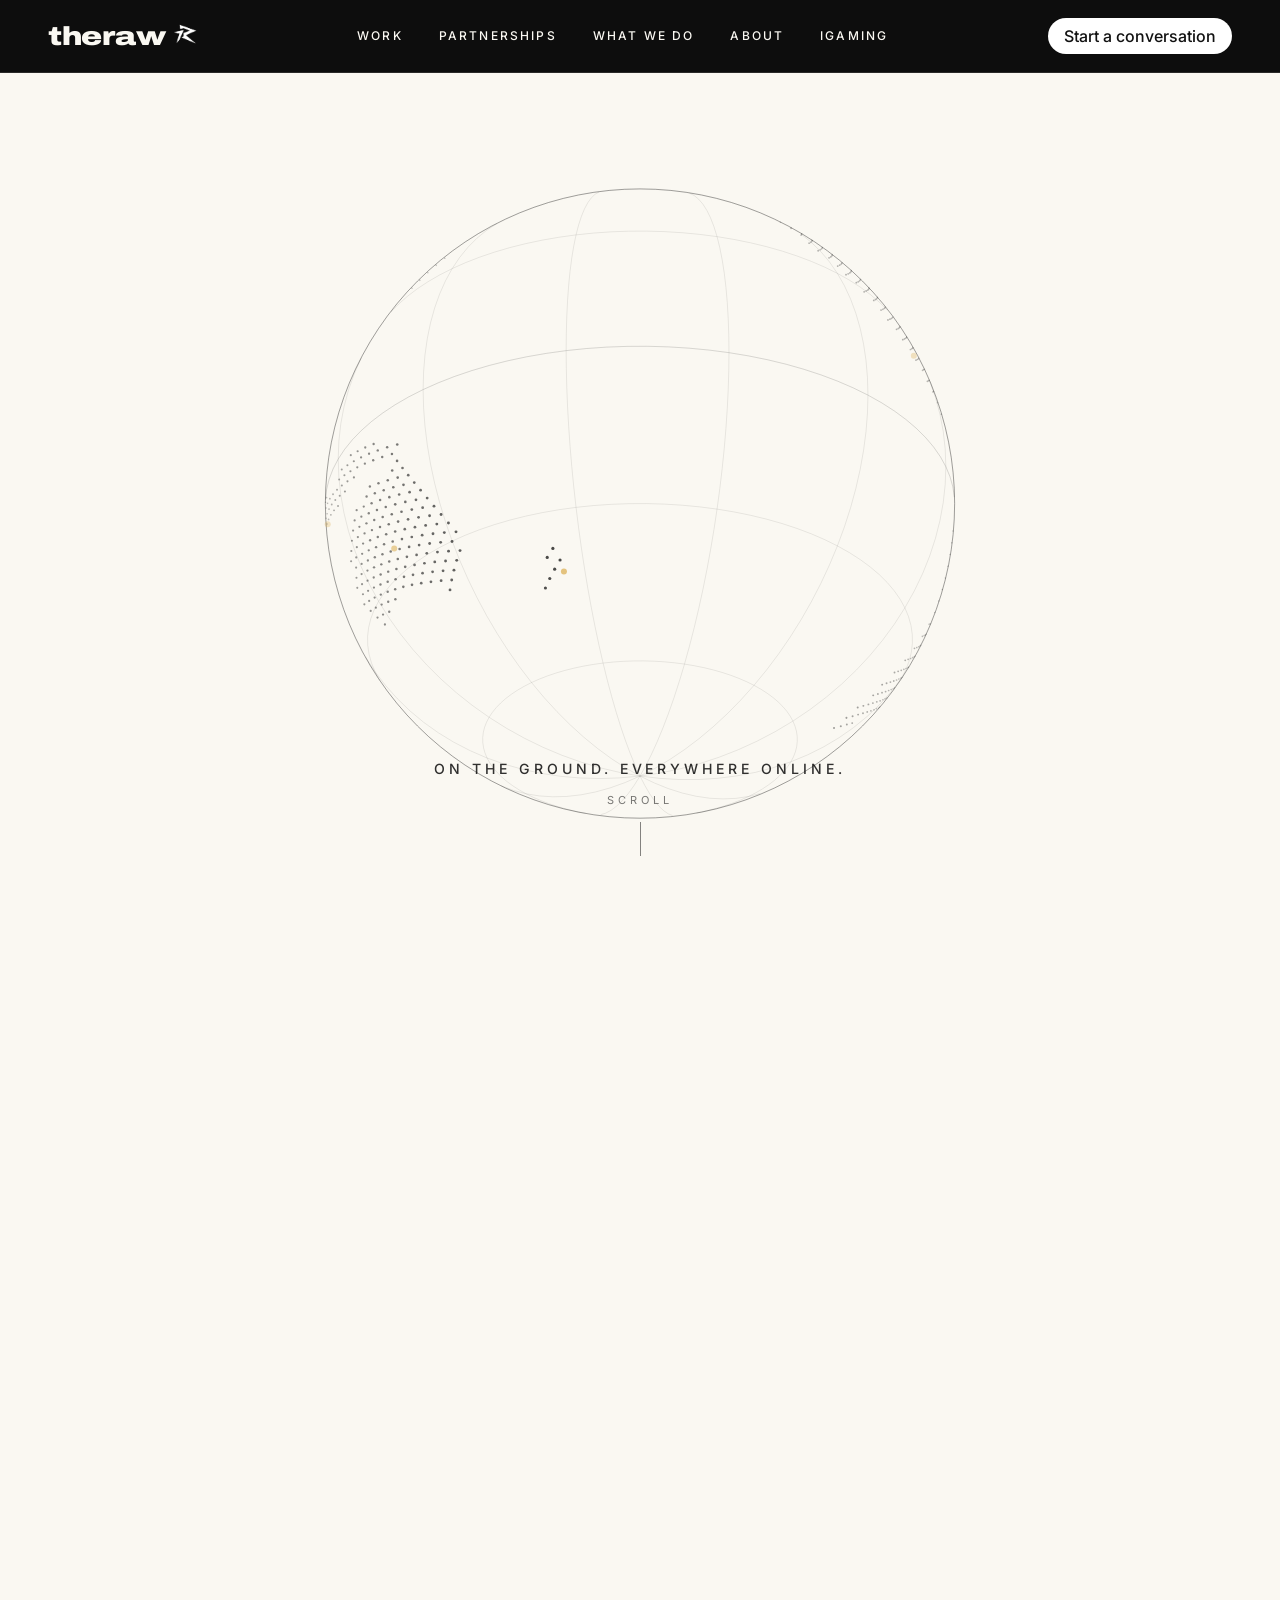
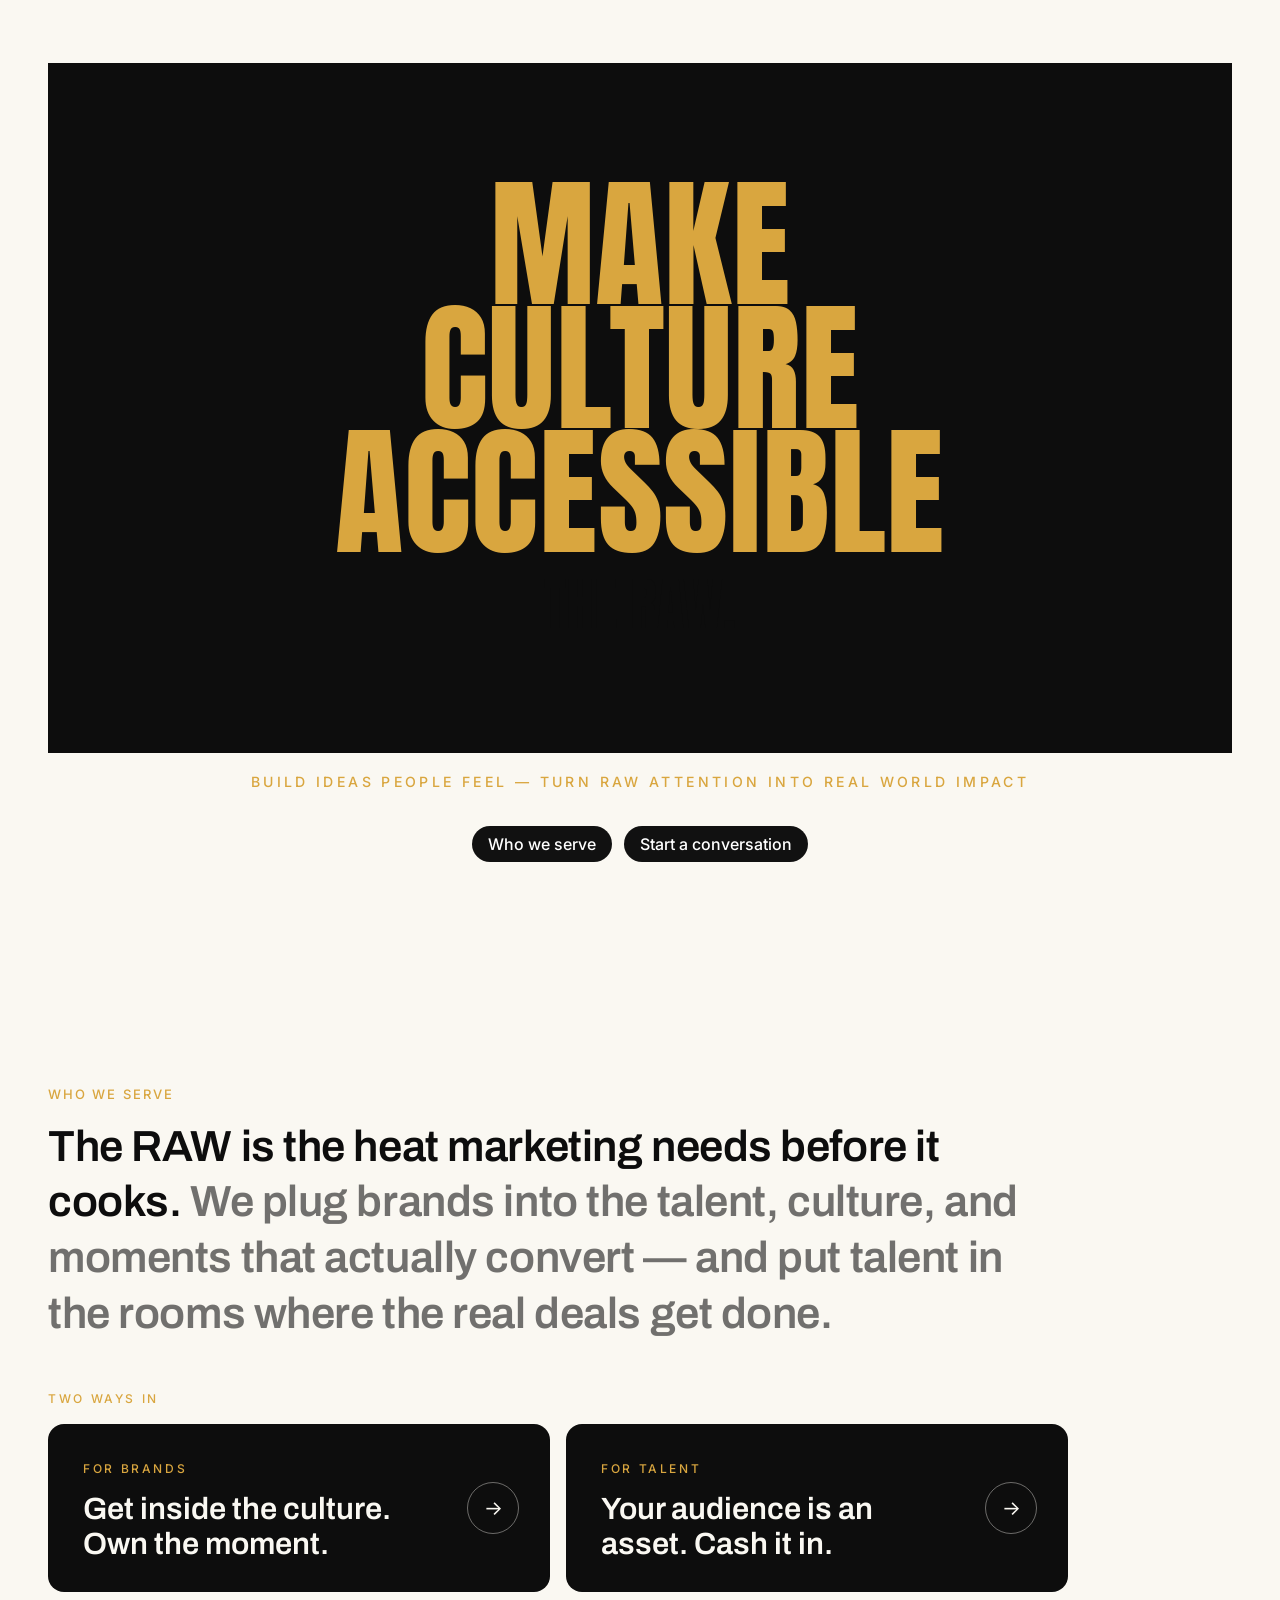
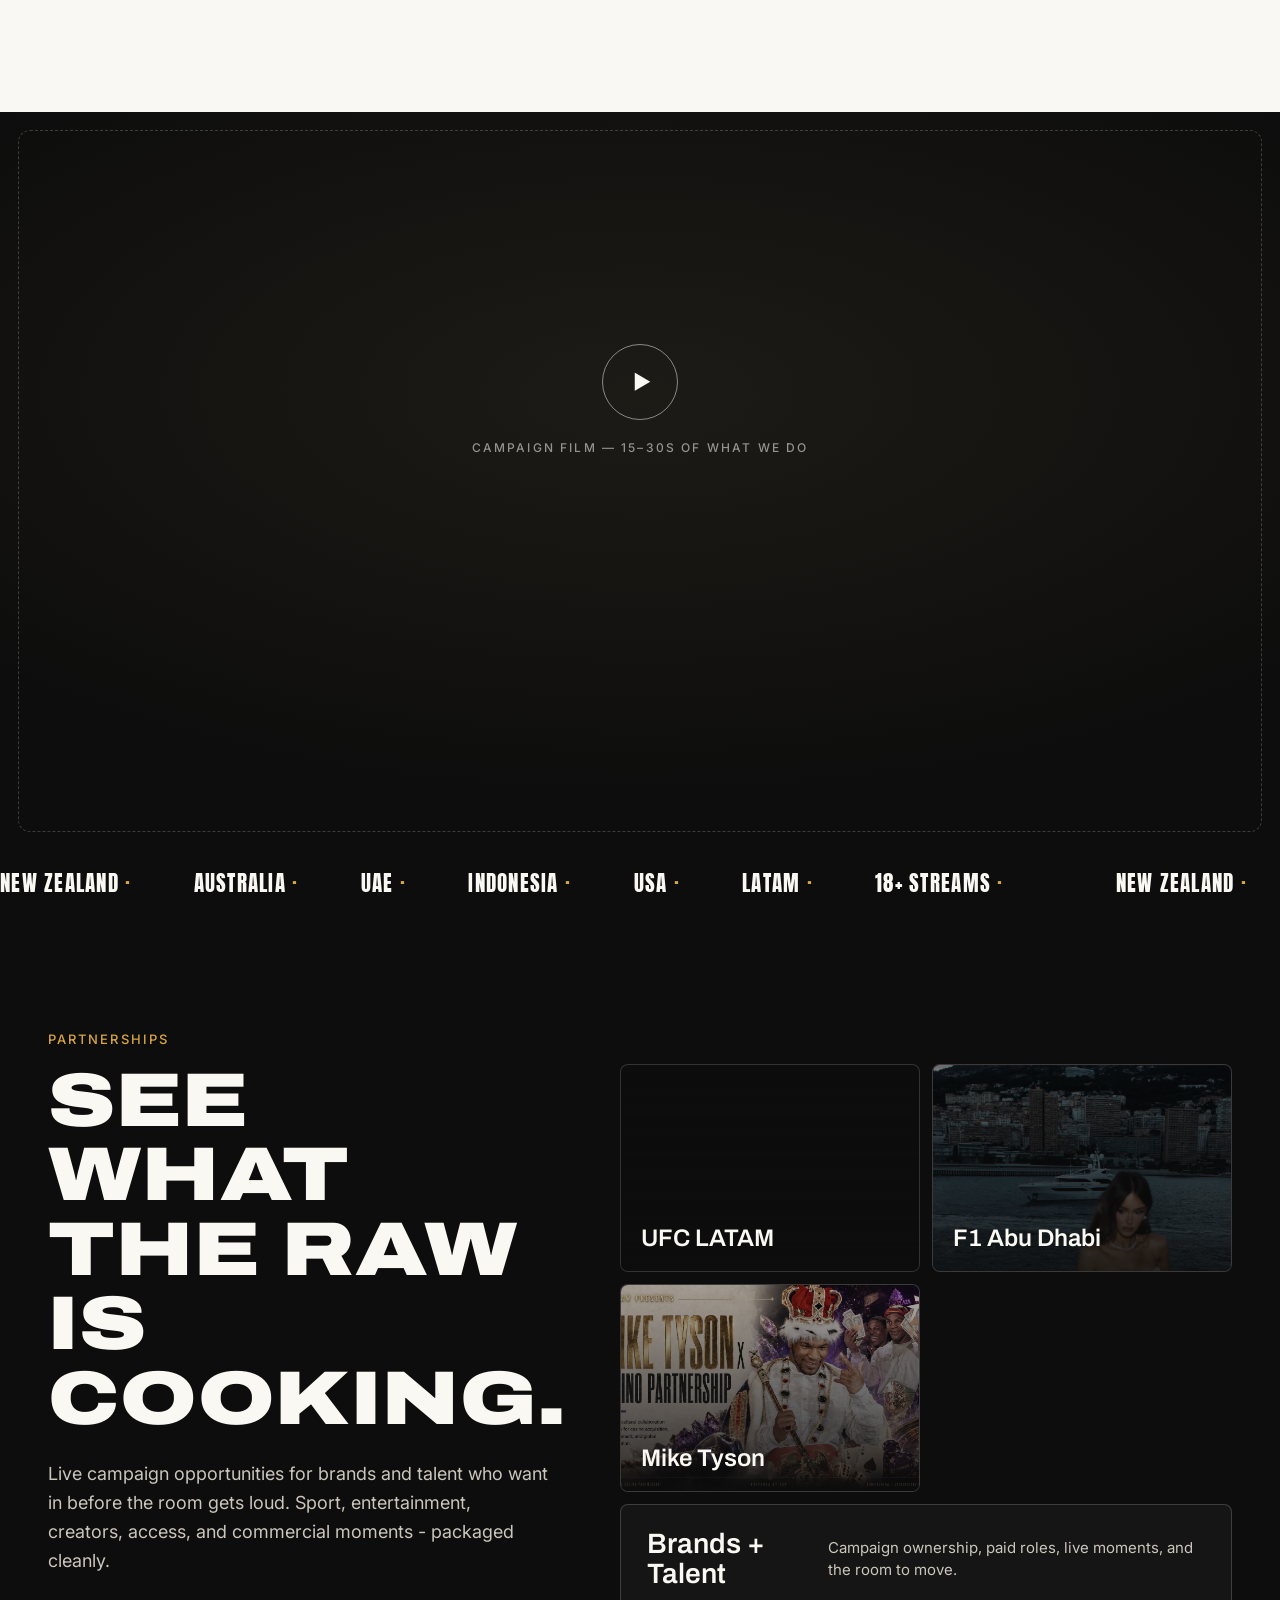
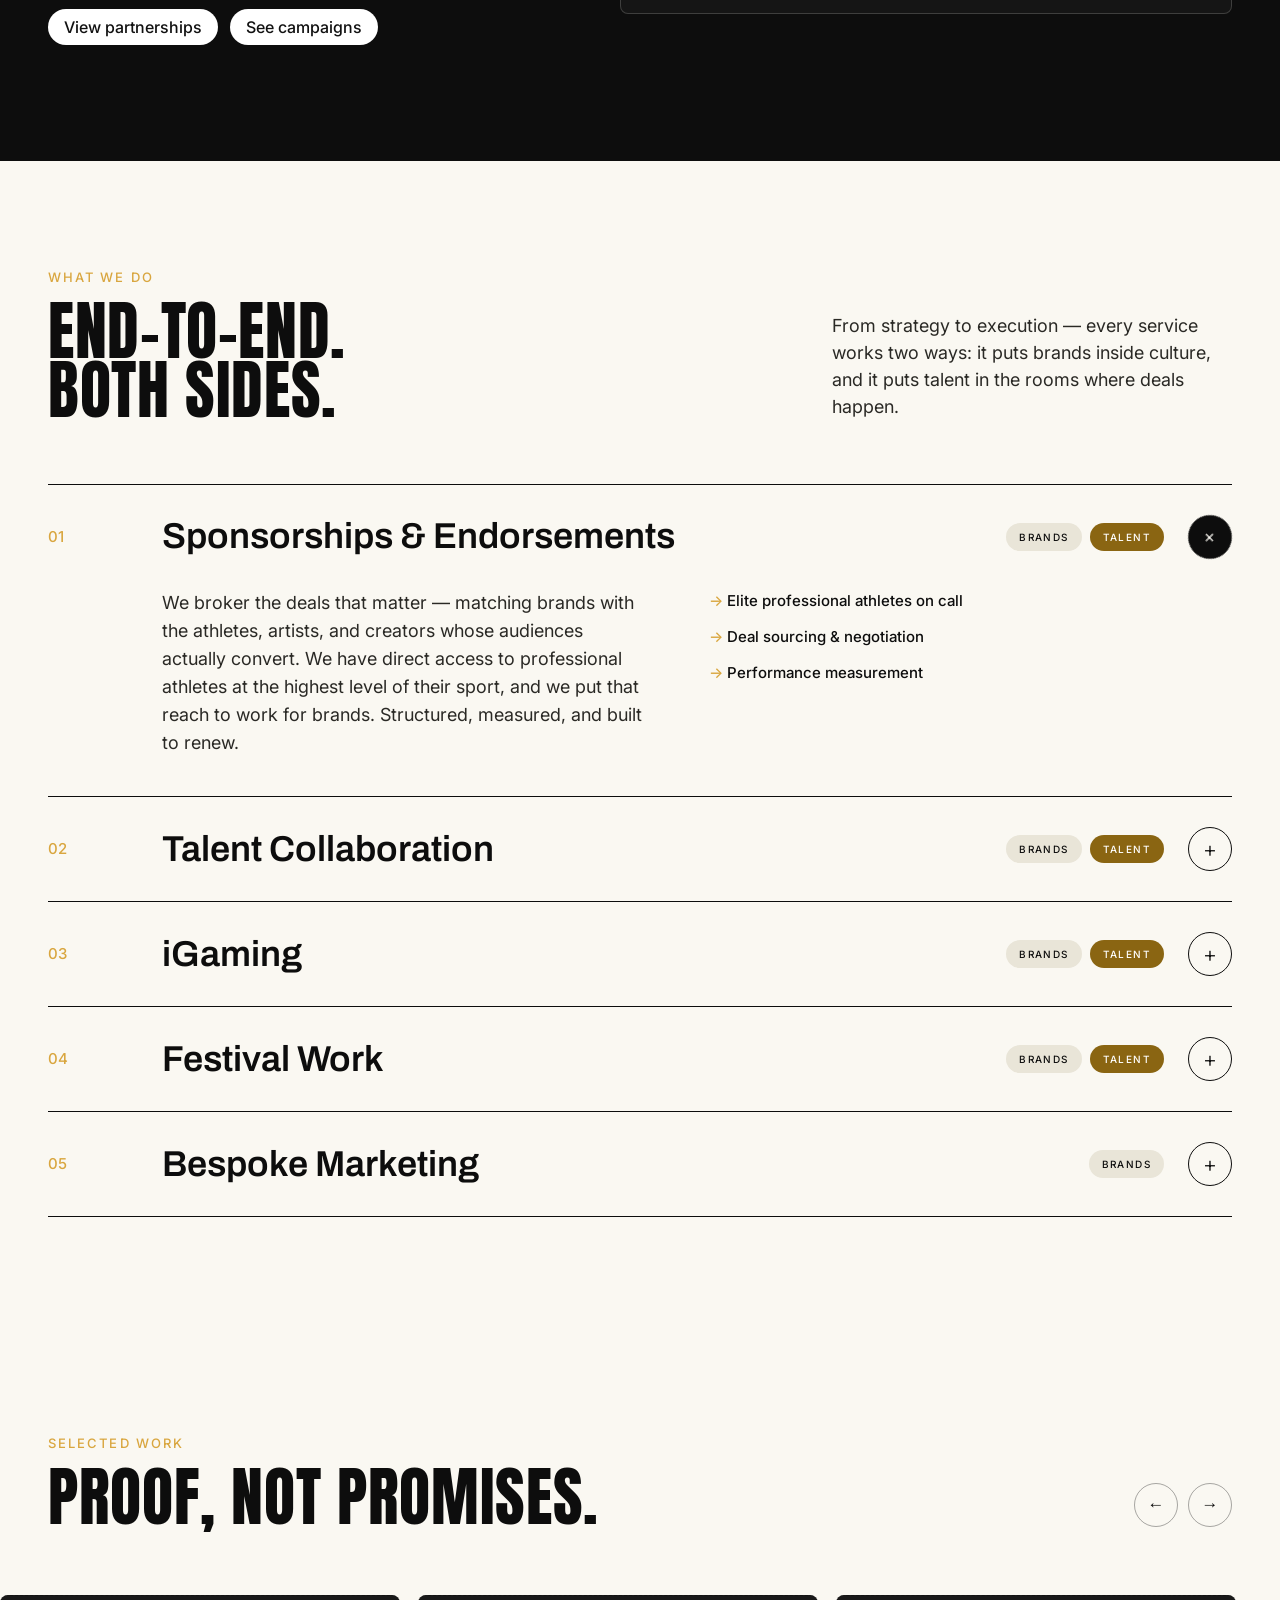
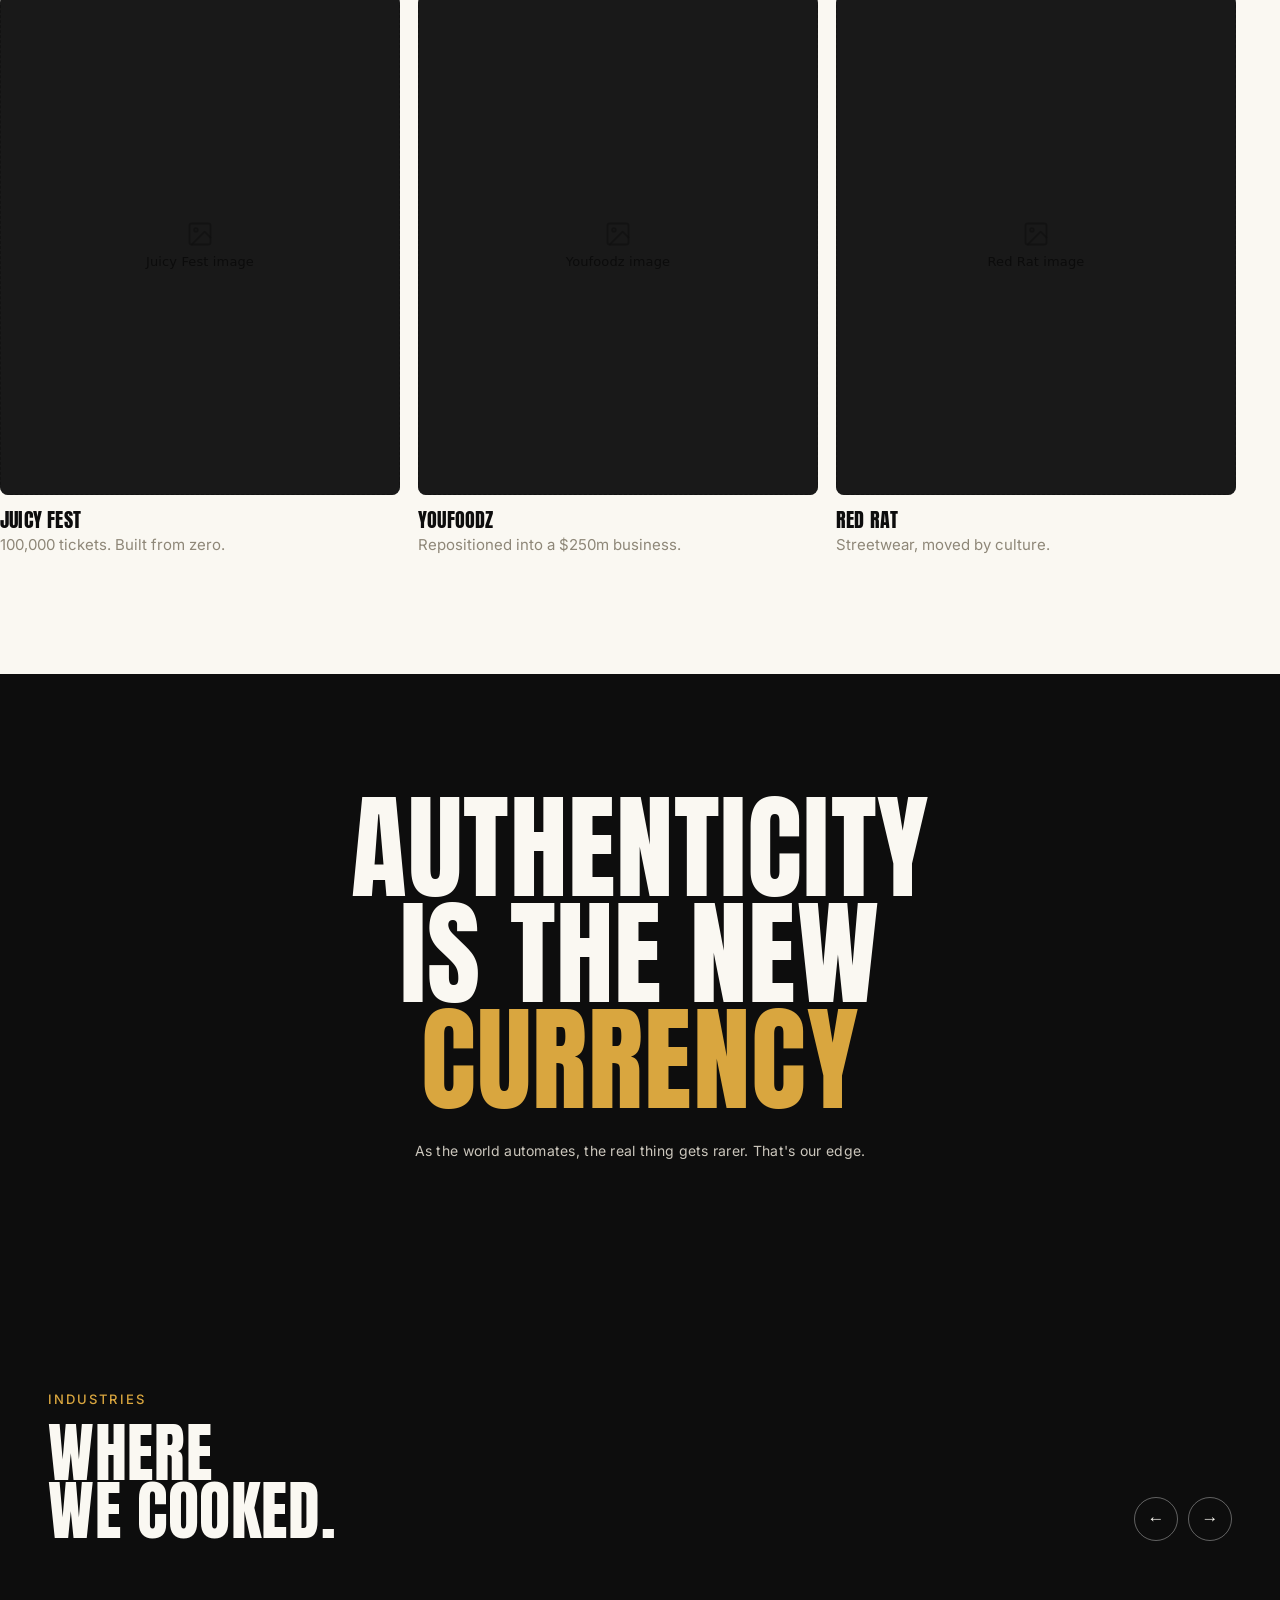
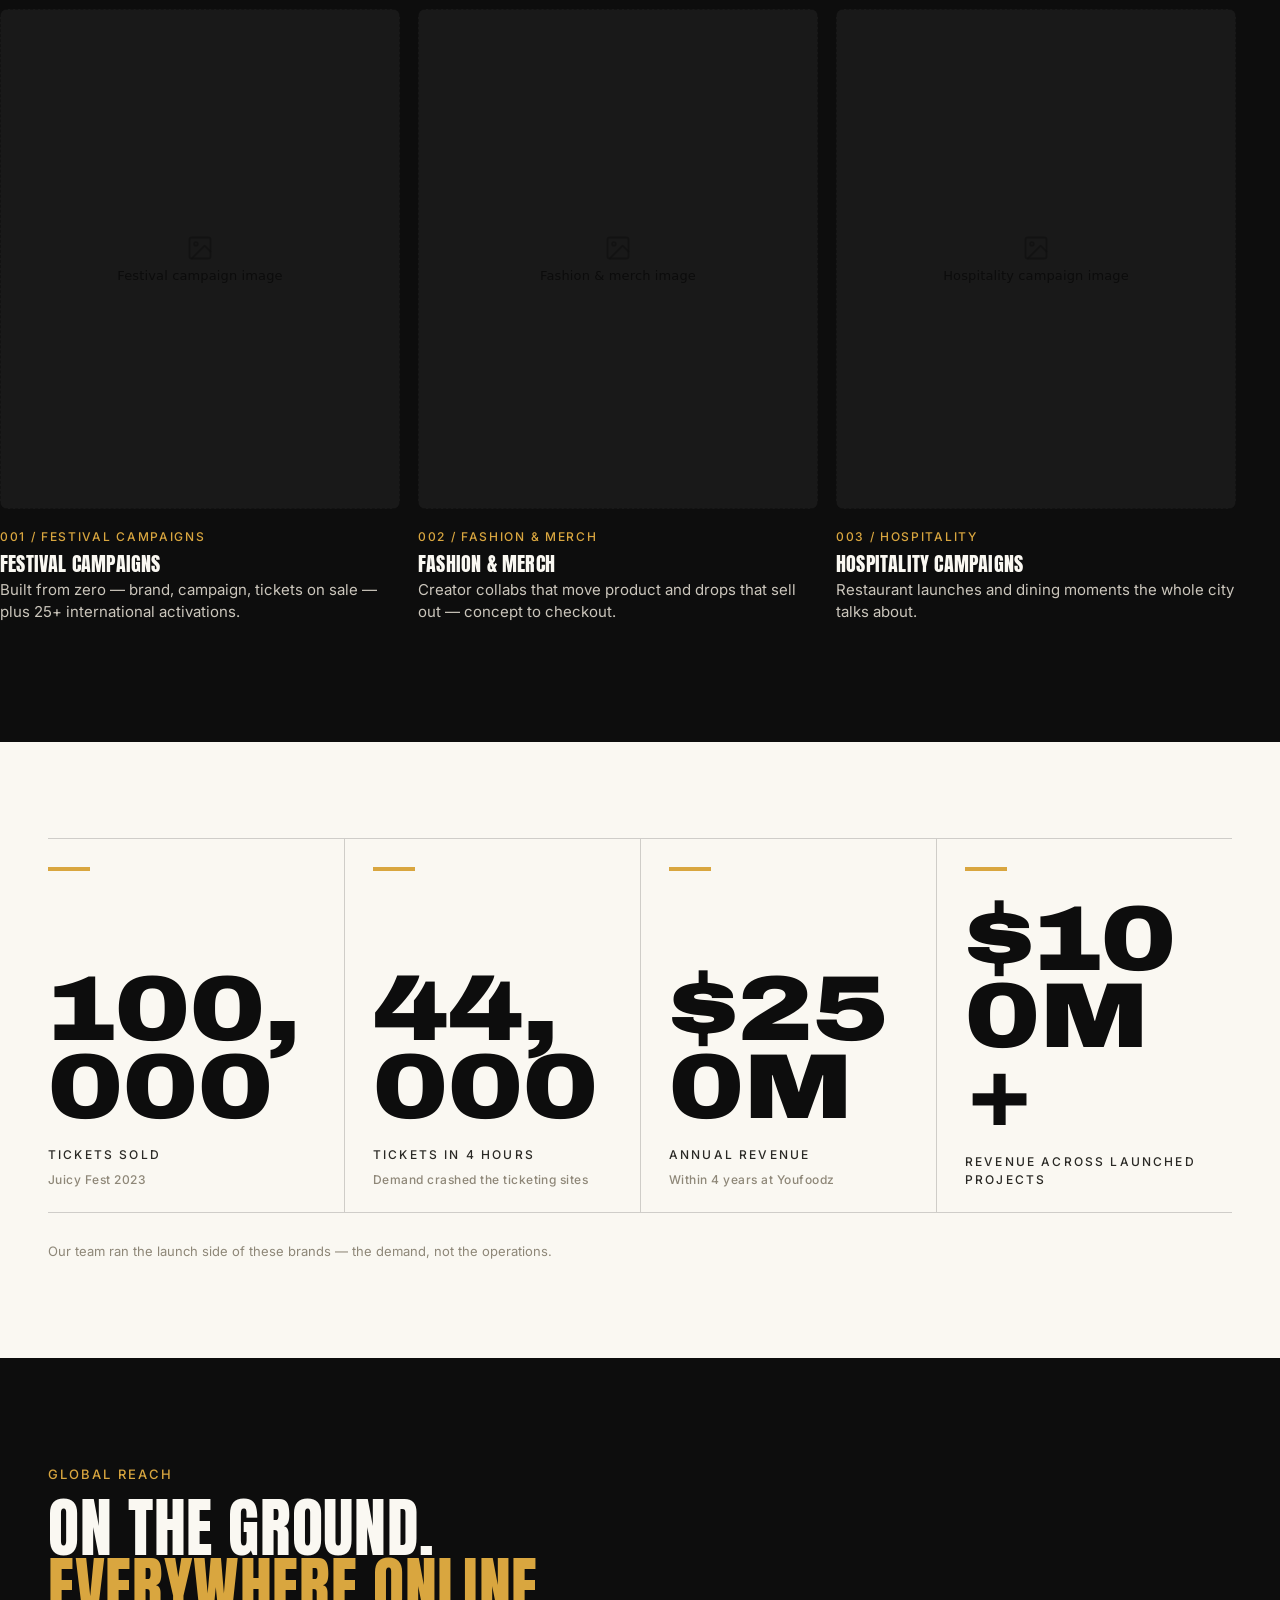
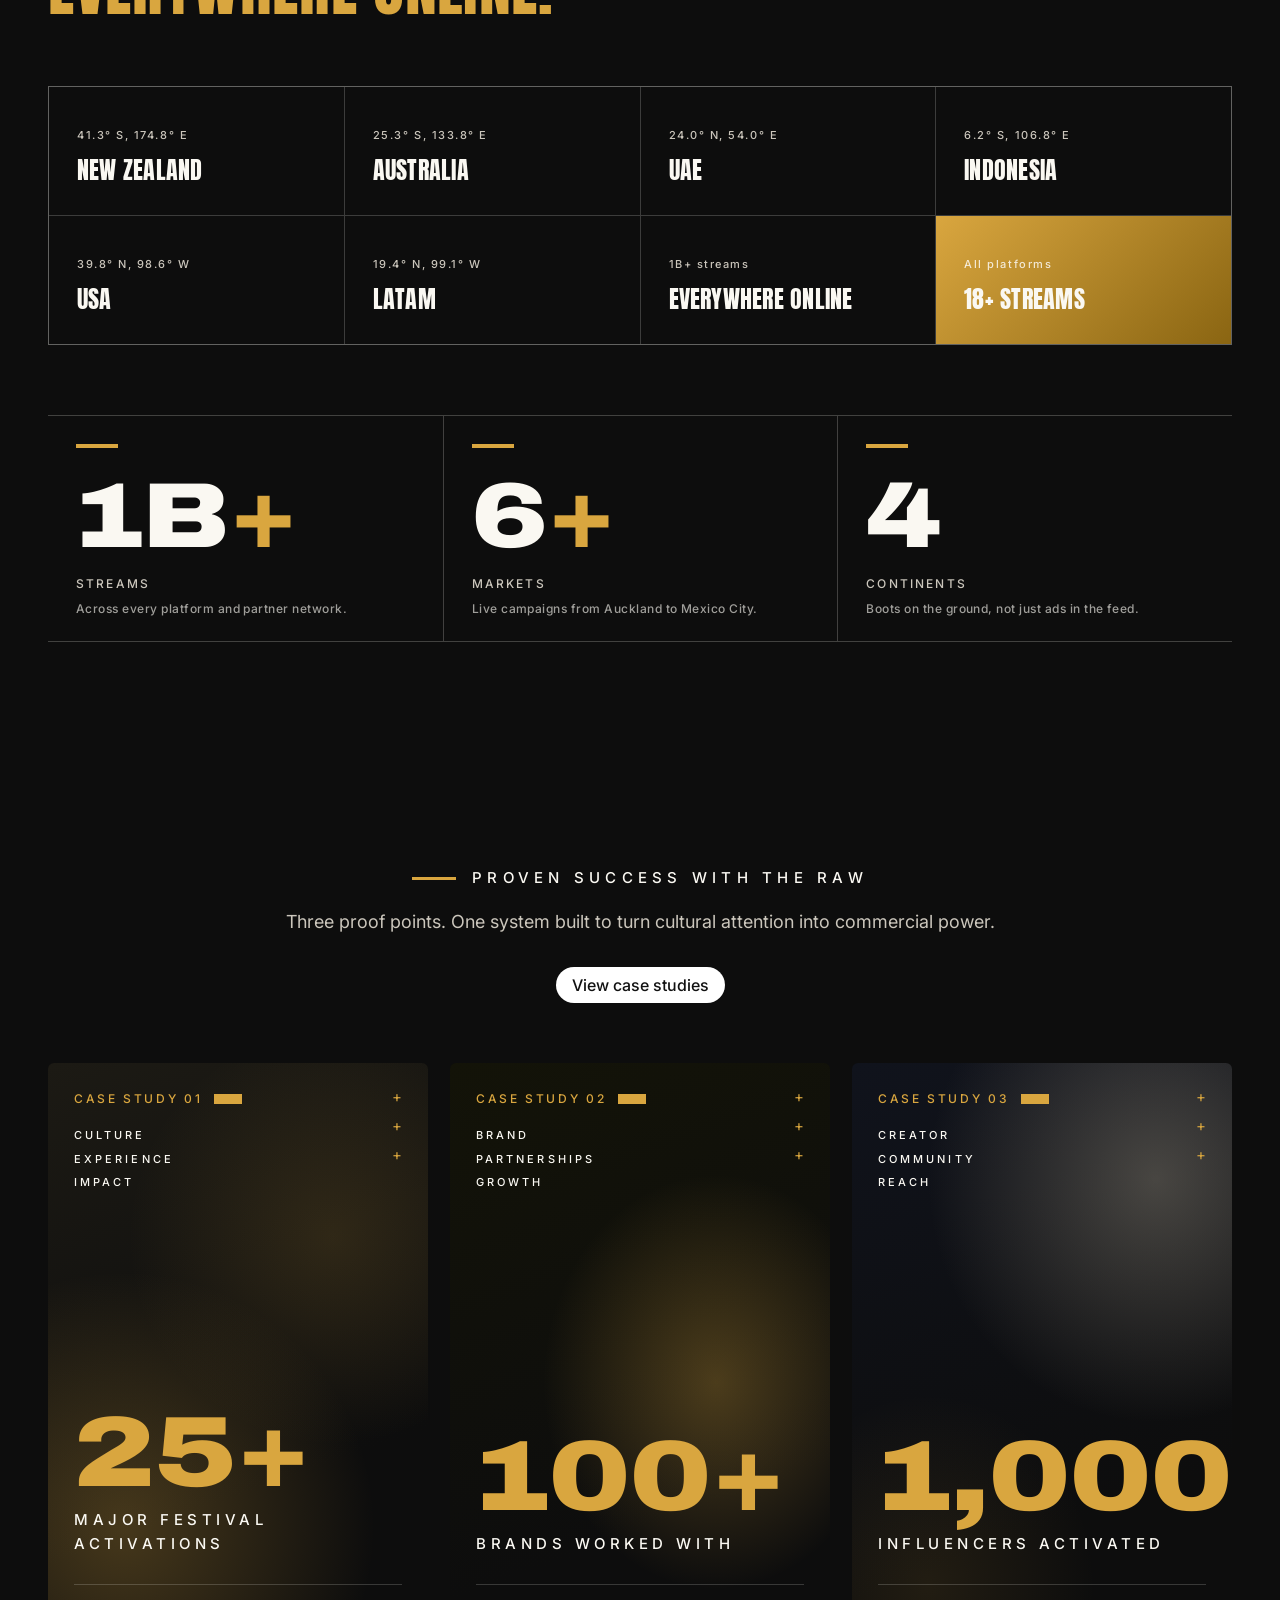
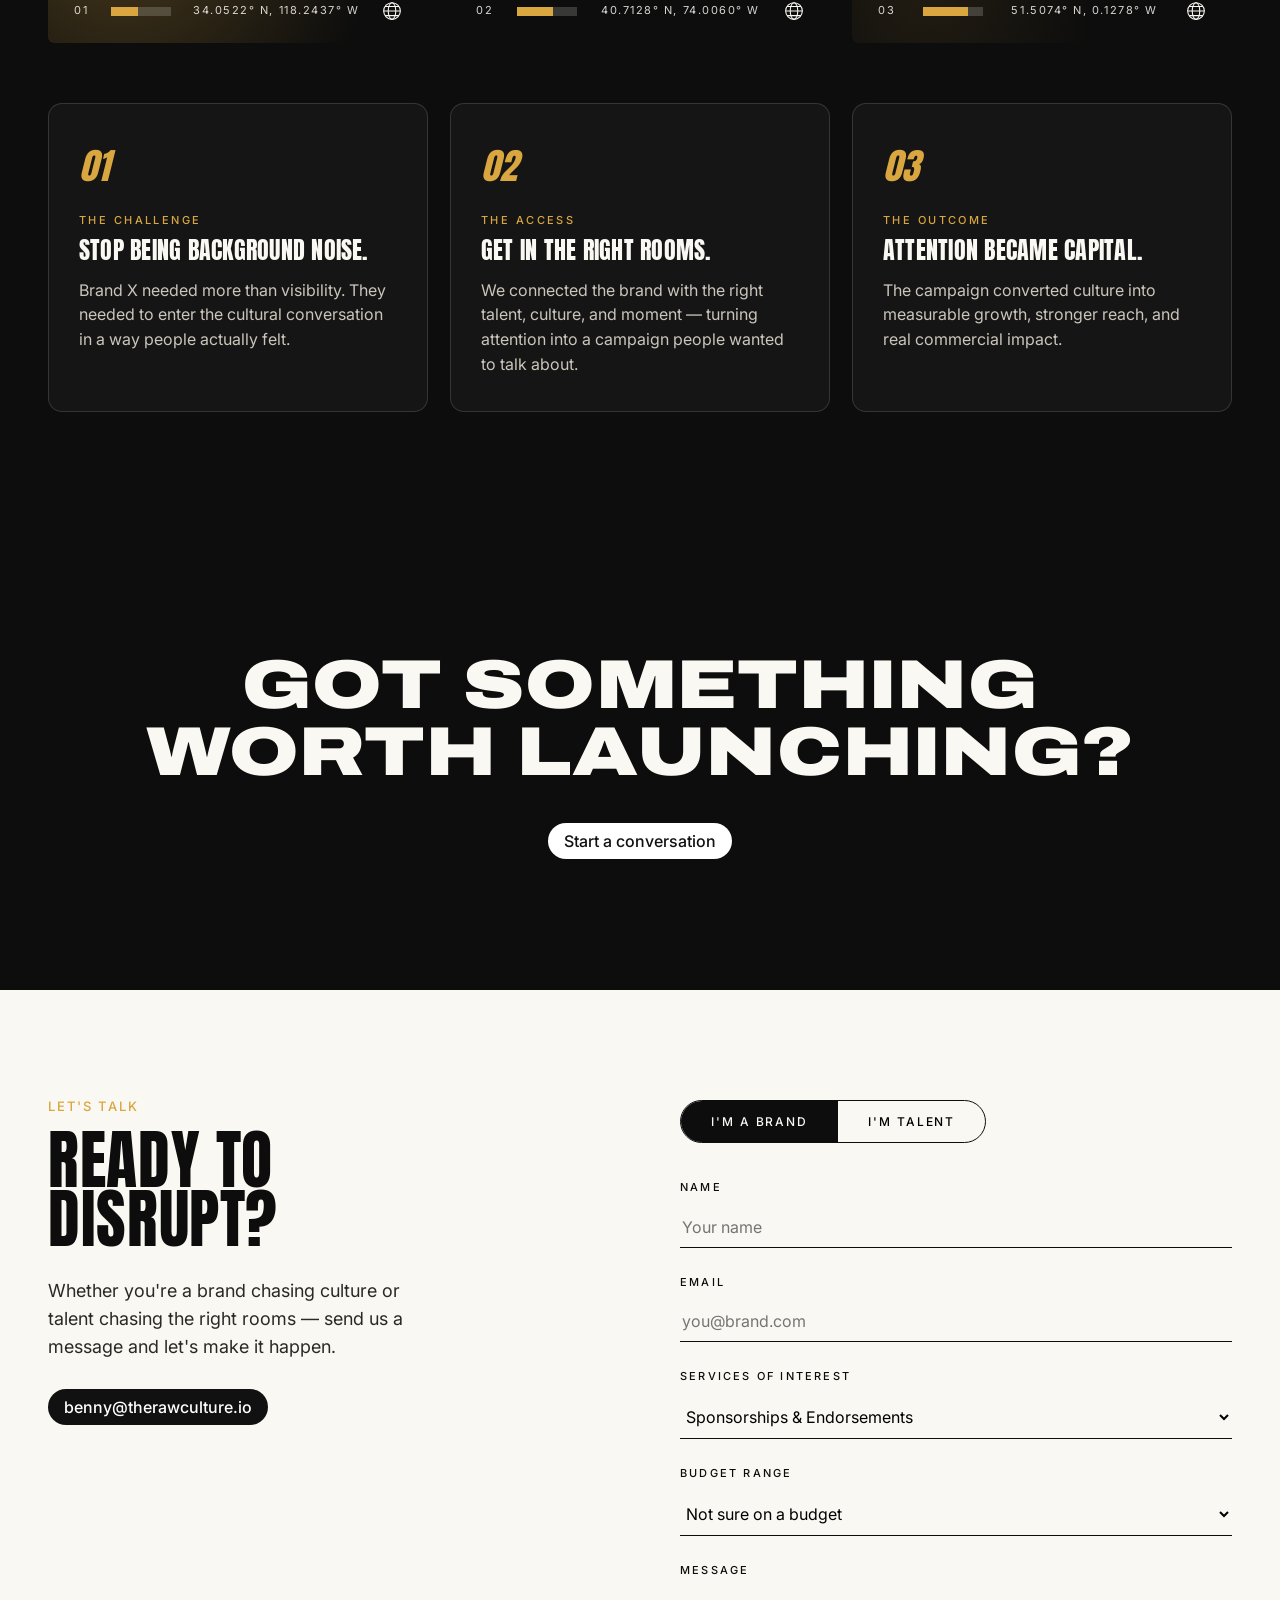
==== commit 61a8d410: "Fix Netlify root deploy" ====
--- a/index.html
+++ b/index.html
@@ -1,16 +1,832 @@
-<!doctype html>
+<!DOCTYPE html>
 <html lang="en">
 <head>
-  <meta charset="utf-8">
-  <meta name="viewport" content="width=device-width, initial-scale=1">
-  <title>theraw. - Culture. Talent. Capital.</title>
-  <meta http-equiv="refresh" content="0; url=/pages/">
-  <link rel="canonical" href="/pages/">
-  <script>
-    window.location.replace('/pages/' + window.location.hash);
-  </script>
+<meta charset="UTF-8">
+<meta name="viewport" content="width=device-width, initial-scale=1.0">
+<title>theraw. — Culture. Talent. Capital.</title>
+<link rel="preconnect" href="https://fonts.googleapis.com">
+<link rel="preconnect" href="https://fonts.gstatic.com" crossorigin>
+<link href="https://fonts.googleapis.com/css2?family=Anton&family=Archivo:ital,wdth,wght@0,100,500;0,100,600;0,125,900&family=Inter:wght@400;500;700&display=swap" rel="stylesheet">
+<script src="image-slot.js"></script>
+<script src="site.js" defer></script>
+<link rel="stylesheet" href="site.css">
+<link rel="icon" type="image/png" href="assets/favicon.png">
 </head>
 <body>
-  <p><a href="/pages/">Continue to The RAW</a></p>
+
+<nav>
+  <div class="wrap nav-inner">
+    <a href="/" class="lockup">theraw<img class="rmark" src="assets/logo-r.png" alt="The Raw"></a>
+    <div class="nav-links">
+      <a href="/Pages/work.html">Work</a>
+      <a href="/Pages/partnerships.html">Partnerships</a>
+      <a href="/Pages/what-we-do.html">What we do</a>
+      <a href="/Pages/about.html">About</a>
+      <a href="/Pages/igaming.html">iGaming</a>
+    </div>
+    <a href="/Pages/contact.html" class="raw-btn raw-btn-primary">Start a conversation</a>
+  </div>
+</nav>
+
+<header class="hero-journey" id="heroJourney">
+  <div class="hj-sticky">
+    <canvas id="globeCanvas"></canvas>
+    <div class="hj-hint" id="hjHint">
+      <span class="tagline">On the ground. Everywhere online.</span>
+      <span class="scroll-word">Scroll</span>
+      <span class="scroll-line"></span>
+    </div>
+    <div class="hj-caps">
+      <div class="hj-cap" id="hjCap0">
+        <div class="cap-head"><span class="cap-idx">01</span><span class="cap-city">New Zealand</span></div>
+        <p>Home turf. Where The RAW started — and where campaigns still launch first.</p>
+      </div>
+      <div class="hj-cap" id="hjCap1">
+        <div class="cap-head"><span class="cap-idx">02</span><span class="cap-city">Australia</span></div>
+        <p>Festival country. Where we’ve built festivals from zero — brand, campaign, tickets on sale.</p>
+      </div>
+      <div class="hj-cap" id="hjCap2">
+        <div class="cap-head"><span class="cap-idx">03</span><span class="cap-city">Indonesia</span></div>
+        <p>APAC creator networks with real pull — campaigns that speak the local language.</p>
+      </div>
+      <div class="hj-cap" id="hjCap3">
+        <div class="cap-head"><span class="cap-idx">04</span><span class="cap-city">UAE</span></div>
+        <p>F1 Abu Dhabi. One yacht, 120 vetted guests, the season finale.</p>
+      </div>
+      <div class="hj-cap" id="hjCap4">
+        <div class="cap-head"><span class="cap-idx">05</span><span class="cap-city">USA</span></div>
+        <p>1B+ streams of reach — athletes, streamers, and IRL moments live everywhere.</p>
+      </div>
+      <div class="hj-cap" id="hjCap5">
+        <div class="cap-head"><span class="cap-idx">06</span><span class="cap-city">LATAM</span></div>
+        <p>Mexico City and beyond — creator-led campaigns with compliance handled.</p>
+      </div>
+    </div>
+  </div>
+</header>
+
+<section class="poster-hero">
+  <div class="wrap">
+    <div class="poster-cut">
+      <span class="pc-line">Make</span>
+      <span class="pc-line">Culture</span>
+      <span class="pc-line">Accessible</span>
+      <span class="pc-sign">The Raw.</span>
+    </div>
+    <div class="poster-sub">build ideas people feel &mdash; turn raw attention into real world impact</div>
+    <div class="poster-ctas">
+      <a class="raw-btn raw-btn-ink" href="#who-we-serve">Who we serve</a>
+      <a class="raw-btn raw-btn-ghost-ink" href="/Pages/contact.html">Start a conversation</a>
+    </div>
+  </div>
+</section>
+
+<section class="statement" id="who-we-serve">
+  <div class="wrap">
+    <div class="kicker">Who we serve</div>
+    <p class="statement-copy"><strong>The RAW is the heat marketing needs before it cooks.</strong> We plug brands into the talent, culture, and moments that actually convert &mdash; and put talent in the rooms where the real deals get done.</p>
+    <div class="who-foot">
+      <div class="who-kick">Two ways in</div>
+      <div class="who-ctas">
+        <a href="/Pages/partnerships.html#for-brands" class="who-card">
+          <small>For Brands</small>
+          <span class="who-line">Get inside the culture. Own the moment.</span>
+          <span class="arrow">&rarr;</span>
+        </a>
+        <a href="/Pages/partnerships.html#for-talent" class="who-card">
+          <small>For Talent</small>
+          <span class="who-line">Your audience is an asset. Cash it in.</span>
+          <span class="arrow">&rarr;</span>
+        </a>
+      </div>
+    </div>
+  </div>
+</section>
+
+<section class="who-media" aria-label="Campaign film">
+  <!-- swap .video-slot for a real <video autoplay muted loop playsinline> with the same absolute-cover positioning -->
+  <div class="video-slot">
+    <div class="vs-inner">
+      <span class="vs-play">&#9654;</span>
+      <span class="vs-cap">Campaign film &mdash; 15&ndash;30s of what we do</span>
+    </div>
+  </div>
+</section>
+
+<div class="ticker">
+  <div class="ticker-track" id="ticker">
+    <span>New Zealand <em>·</em> Australia <em>·</em> UAE <em>·</em> Indonesia <em>·</em> USA <em>·</em> LATAM <em>·</em> 18+ Streams <em>·</em></span>
+    <span>New Zealand <em>·</em> Australia <em>·</em> UAE <em>·</em> Indonesia <em>·</em> USA <em>·</em> LATAM <em>·</em> 18+ Streams <em>·</em></span>
+  </div>
+</div>
+
+<section class="cooking-module" id="partnerships-preview">
+  <div class="wrap cooking-grid">
+    <div class="cooking-copy">
+      <div class="kicker">Partnerships</div>
+      <h2>See what The RAW is cooking.</h2>
+      <p>Live campaign opportunities for brands and talent who want in before the room gets loud. Sport, entertainment, creators, access, and commercial moments - packaged cleanly.</p>
+      <div class="cooking-ctas">
+        <a class="raw-btn raw-btn-primary" href="/Pages/partnerships.html">View partnerships</a>
+        <a class="raw-btn raw-btn-secondary" href="/Pages/partnerships.html#campaigns">See campaigns</a>
+      </div>
+    </div>
+    <div class="cooking-board" aria-label="Partnership campaign preview">
+      <div class="cooking-ticket cooking-ticket-image cooking-ticket-video" aria-label="UFC LATAM placeholder video">
+        <iframe src="https://www.youtube-nocookie.com/embed/OmIV5QMc4uU?rel=0&amp;modestbranding=1&amp;playsinline=1&amp;controls=0&amp;disablekb=1&amp;fs=0&amp;iv_load_policy=3" title="UFC LATAM placeholder video" loading="lazy" referrerpolicy="strict-origin-when-cross-origin" allow="encrypted-media"></iframe>
+        <a class="cooking-ticket-label" href="/Pages/partnerships.html#campaigns">UFC LATAM</a>
+      </div>
+      <a class="cooking-ticket cooking-ticket-image cooking-ticket-f1" href="/Pages/what-we-do.html#f1">
+        <img src="assets/campaigns/f1-featured.jpg" alt="F1 Abu Dhabi yacht experience">
+        <span>F1 Abu Dhabi</span>
+      </a>
+      <a class="cooking-ticket cooking-ticket-image" href="/Pages/partnerships.html#campaigns">
+        <img src="assets/campaigns/mike-tyson-cover.jpg" alt="The RAW Mike Tyson casino partnership cover">
+        <span>Mike Tyson</span>
+      </a>
+      <div class="cooking-stat">
+        <strong>Brands + Talent</strong>
+        <span>Campaign ownership, paid roles, live moments, and the room to move.</span>
+      </div>
+    </div>
+  </div>
+</section>
+
+<section id="services">
+  <div class="wrap">
+    <div class="sec-head">
+      <div>
+        <div class="kicker">What we do</div>
+        <h2>End-to-end.<br>Both sides.</h2>
+      </div>
+      <p>From strategy to execution — every service works two ways: it puts brands inside culture, and it puts talent in the rooms where deals happen.</p>
+    </div>
+    <div class="svc">
+      <div class="svc-item open">
+        <div class="svc-row" onclick="toggleSvc(this)">
+          <span class="svc-num">01</span>
+          <span class="svc-title">Sponsorships &amp; Endorsements</span>
+          <span class="svc-tags"><span class="tag b">Brands</span><span class="tag t">Talent</span></span>
+          <span class="svc-toggle">+</span>
+        </div>
+        <div class="svc-body"><div class="svc-body-inner">
+          <span></span>
+          <p>We broker the deals that matter — matching brands with the athletes, artists, and creators whose audiences actually convert. We have direct access to professional athletes at the highest level of their sport, and we put that reach to work for brands. Structured, measured, and built to renew.</p>
+          <ul><li>Elite professional athletes on call</li><li>Deal sourcing &amp; negotiation</li><li>Performance measurement</li></ul>
+        </div></div>
+      </div>
+      <div class="svc-item">
+        <div class="svc-row" onclick="toggleSvc(this)">
+          <span class="svc-num">02</span>
+          <span class="svc-title">Talent Collaboration</span>
+          <span class="svc-tags"><span class="tag b">Brands</span><span class="tag t">Talent</span></span>
+          <span class="svc-toggle">+</span>
+        </div>
+        <div class="svc-body"><div class="svc-body-inner">
+          <span></span>
+          <p>Co-created campaigns where talent isn't a billboard — they're a partner. We shape collaborations people feel, from concept through content to launch, with influencer marketing that actually moves numbers.</p>
+          <ul><li>Influencer marketing at scale</li><li>Campaign co-creation</li><li>Content production</li></ul>
+        </div></div>
+      </div>
+      <div class="svc-item">
+        <div class="svc-row" onclick="toggleSvc(this)">
+          <span class="svc-num">03</span>
+          <span class="svc-title">iGaming</span>
+          <span class="svc-tags"><span class="tag b">Brands</span><span class="tag t">Talent</span></span>
+          <span class="svc-toggle">+</span>
+        </div>
+        <div class="svc-body"><div class="svc-body-inner">
+          <span></span>
+          <p>iGaming traffic — the fastest-moving vertical in the game, and we speak the language. Creator-led iGaming campaigns with the right talent across multiple markets — APAC, LATAM, and beyond — with compliance handled.</p>
+          <ul><li>Traffic &amp; acquisition campaigns</li><li>APAC · LATAM · global markets</li><li>Compliance handled</li></ul>
+        </div></div>
+      </div>
+      <div class="svc-item">
+        <div class="svc-row" onclick="toggleSvc(this)">
+          <span class="svc-num">04</span>
+          <span class="svc-title">Festival Work</span>
+          <span class="svc-tags"><span class="tag b">Brands</span><span class="tag t">Talent</span></span>
+          <span class="svc-toggle">+</span>
+        </div>
+        <div class="svc-body"><div class="svc-body-inner">
+          <span></span>
+          <p>We don't just show up at festivals — we build them. We've taken a festival from nothing: built the brand, launched the campaign, and ran it all the way to tickets on sale. Influencer marketing, activations, PR, billboards — the lot.</p>
+          <ul><li>Festival brand creation &amp; launch</li><li>Ticket sales &amp; influencer marketing</li><li>PR, billboards &amp; on-site activations</li></ul>
+        </div></div>
+      </div>
+      <div class="svc-item">
+        <div class="svc-row" onclick="toggleSvc(this)">
+          <span class="svc-num">05</span>
+          <span class="svc-title">Bespoke Marketing</span>
+          <span class="svc-tags"><span class="tag b">Brands</span></span>
+          <span class="svc-toggle">+</span>
+        </div>
+        <div class="svc-body"><div class="svc-body-inner">
+          <span></span>
+          <p>No template. Full-stack marketing built around your brief — strategy, creative, and execution. And if you just need the essentials done properly — websites, campaigns, collateral, social media design — we do that too, start to finish.</p>
+          <ul><li>Websites, campaigns &amp; collateral design</li><li>Social media design &amp; content</li><li>Strategy through to execution</li></ul>
+        </div></div>
+      </div>
+    </div>
+  </div>
+</section>
+
+<section id="selected-work">
+  <div class="wrap">
+    <div class="sec-head">
+      <div>
+        <div class="kicker">Selected Work</div>
+        <h2>Proof, not promises.</h2>
+      </div>
+      <div class="browse-ctl on-light">
+        <button type="button" aria-label="Scroll work back" onclick="browseScroll(-1,'swRow')">←</button>
+        <button type="button" aria-label="Scroll work forward" onclick="browseScroll(1,'swRow')">→</button>
+      </div>
+    </div>
+    <div class="browse-row" id="swRow">
+      <a class="raw-card sw-card" href="/Pages/work.html#juicy-fest">
+        <div class="raw-card-media"><image-slot id="sw-juicy" shape="rect" fit="cover" placeholder="Juicy Fest image"></image-slot></div>
+        <h3>Juicy Fest</h3>
+        <p>100,000 tickets. Built from zero.</p>
+      </a>
+      <a class="raw-card sw-card" href="/Pages/work.html#youfoodz">
+        <div class="raw-card-media"><image-slot id="sw-youfoodz" shape="rect" fit="cover" placeholder="Youfoodz image"></image-slot></div>
+        <h3>Youfoodz</h3>
+        <p>Repositioned into a $250m business.</p>
+      </a>
+      <a class="raw-card sw-card" href="/Pages/work.html#red-rat">
+        <div class="raw-card-media"><image-slot id="sw-redrat" shape="rect" fit="cover" placeholder="Red Rat image"></image-slot></div>
+        <h3>Red Rat</h3>
+        <p>Streetwear, moved by culture.</p>
+      </a>
+      <a class="raw-card sw-card" href="/Pages/work.html#lavar-ball">
+        <div class="raw-card-media"><image-slot id="sw-lavar" shape="rect" fit="cover" placeholder="LaVar Ball image"></image-slot></div>
+        <h3>LaVar Ball</h3>
+        <p>Talent with gravity of its own.</p>
+      </a>
+      <a class="raw-card sw-card" href="/Pages/work.html#speed">
+        <div class="raw-card-media"><image-slot id="sw-speed" shape="rect" fit="cover" placeholder="Speed image"></image-slot></div>
+        <h3>Speed</h3>
+        <p>Live, unscripted, everywhere at once.</p>
+      </a>
+      <a class="raw-card sw-card" href="/Pages/work.html#pom">
+        <div class="raw-card-media"><image-slot id="sw-pom" shape="rect" fit="cover" placeholder="POM image"></image-slot></div>
+        <h3>POM</h3>
+        <p>A product turned cultural object.</p>
+      </a>
+    </div>
+  </div>
+</section>
+
+<section class="poster-cut">
+  <div class="wrap">
+    <h2><span>Authenticity</span><span>is the new <span class="accent">currency</span></span></h2>
+    <small>As the world automates, the real thing gets rarer. That's our edge.</small>
+  </div>
+</section>
+
+<section id="industries" class="dark-band">
+  <div class="wrap">
+    <div class="sec-head">
+      <div>
+        <div class="kicker">Industries</div>
+        <h2>Where<br>we cooked.</h2>
+      </div>
+      <div class="browse-ctl">
+        <button type="button" aria-label="Scroll industries back" onclick="browseScroll(-1)">←</button>
+        <button type="button" aria-label="Scroll industries forward" onclick="browseScroll(1)">→</button>
+      </div>
+    </div>
+    <div class="browse-row" id="indRow">
+      <div class="raw-card ind-card" onclick="openShowcase('festivals')">
+        <div class="raw-card-media"><image-slot id="ind-festivals" shape="rect" fit="cover" placeholder="Festival campaign image"></image-slot></div>
+        <span class="mono">001 / FESTIVAL CAMPAIGNS</span>
+        <h3>Festival Campaigns</h3>
+        <p>Built from zero — brand, campaign, tickets on sale — plus 25+ international activations.</p>
+      </div>
+      <div class="raw-card ind-card" onclick="openShowcase('fashion')">
+        <div class="raw-card-media"><image-slot id="ind-fashion" shape="rect" fit="cover" placeholder="Fashion &amp; merch image"></image-slot></div>
+        <span class="mono">002 / FASHION &amp; MERCH</span>
+        <h3>Fashion &amp; Merch</h3>
+        <p>Creator collabs that move product and drops that sell out — concept to checkout.</p>
+      </div>
+      <div class="raw-card ind-card" onclick="openShowcase('hospitality')">
+        <div class="raw-card-media"><image-slot id="ind-hospitality" shape="rect" fit="cover" placeholder="Hospitality campaign image"></image-slot></div>
+        <span class="mono">003 / HOSPITALITY</span>
+        <h3>Hospitality Campaigns</h3>
+        <p>Restaurant launches and dining moments the whole city talks about.</p>
+      </div>
+      <div class="raw-card ind-card" onclick="openShowcase('products')">
+        <div class="raw-card-media"><image-slot id="ind-products" shape="rect" fit="cover" placeholder="Product campaign image"></image-slot></div>
+        <span class="mono">004 / PRODUCT CAMPAIGNS</span>
+        <h3>Product Campaigns</h3>
+        <p>Launches that turn shelf items into cultural objects — like honey that stings.</p>
+      </div>
+      <div class="raw-card ind-card" onclick="openShowcase('sports')">
+        <div class="raw-card-media"><image-slot id="ind-sports" shape="rect" fit="cover" placeholder="Sports &amp; streaming image"></image-slot></div>
+        <span class="mono">005 / SPORTS &amp; STREAMING</span>
+        <h3>Sports &amp; Streaming</h3>
+        <p>Athlete endorsements and IRL streaming moments — live, unscripted, everywhere.</p>
+      </div>
+    </div>
+  </div>
+</section>
+
+<div class="showcase" id="showcase">
+  <div class="sc-top">
+    <span class="lockup" style="color:var(--cream)">theraw<span class="tm">™</span></span>
+    <button class="sc-close" onclick="closeShowcase()">✕</button>
+  </div>
+  <div class="sc-body" id="sc-body"></div>
+</div>
+
+<section class="stats-strip">
+  <div class="wrap">
+    <div class="stats-grid proof-stats proof-stats-light proof-stats-four">
+      <div class="stat-block proof-stat">
+        <div class="num proof-stat-number">100,000</div>
+        <p class="proof-stat-label">Tickets sold <span>Juicy Fest 2023</span></p>
+      </div>
+      <div class="stat-block proof-stat">
+        <div class="num proof-stat-number">44,000</div>
+        <p class="proof-stat-label">Tickets in 4 hours <span>Demand crashed the ticketing sites</span></p>
+      </div>
+      <div class="stat-block proof-stat">
+        <div class="num proof-stat-number">$250m</div>
+        <p class="proof-stat-label">Annual revenue <span>Within 4 years at Youfoodz</span></p>
+      </div>
+      <div class="stat-block proof-stat">
+        <div class="num proof-stat-number">$100m+</div>
+        <p class="proof-stat-label">Revenue across launched projects</p>
+      </div>
+    </div>
+    <p class="stats-note proof-stat-note">Our team ran the launch side of these brands — the demand, not the operations.</p>
+  </div>
+</section>
+
+<section class="global" id="global" style="padding-top:110px">
+  <div class="wrap">
+    <div class="kicker">Global Reach</div>
+    <h2>On the ground.<br><span class="accent">Everywhere online.</span></h2>
+    <div class="global-grid">
+      <div class="g-cell"><span class="mono">41.3° S, 174.8° E</span><h3>New Zealand</h3></div>
+      <div class="g-cell"><span class="mono">25.3° S, 133.8° E</span><h3>Australia</h3></div>
+      <div class="g-cell"><span class="mono">24.0° N, 54.0° E</span><h3>UAE</h3></div>
+      <div class="g-cell"><span class="mono">6.2° S, 106.8° E</span><h3>Indonesia</h3></div>
+      <div class="g-cell"><span class="mono">39.8° N, 98.6° W</span><h3>USA</h3></div>
+      <div class="g-cell"><span class="mono">19.4° N, 99.1° W</span><h3>LATAM</h3></div>
+      <div class="g-cell"><span class="mono">1B+ streams</span><h3>Everywhere Online</h3></div>
+      <div class="g-cell hot"><span class="mono">All platforms</span><h3>18+ Streams</h3></div>
+    </div>
+    <div class="global-stats proof-stats proof-stats-dark proof-stats-three" id="global-stats">
+      <div class="g-stat proof-stat"><div class="display proof-stat-number"><span class="cnt" data-end="1000000000" data-compact="1">0</span><span>+</span></div><p class="proof-stat-label">Streams</p><small class="proof-stat-detail">Across every platform and partner network.</small></div>
+      <div class="g-stat proof-stat"><div class="display proof-stat-number"><span class="cnt" data-end="6">0</span><span>+</span></div><p class="proof-stat-label">Markets</p><small class="proof-stat-detail">Live campaigns from Auckland to Mexico City.</small></div>
+      <div class="g-stat proof-stat"><div class="display proof-stat-number"><span class="cnt" data-end="4">0</span></div><p class="proof-stat-label">Continents</p><small class="proof-stat-detail">Boots on the ground, not just ads in the feed.</small></div>
+    </div>
+  </div>
+</section>
+
+<section id="work" class="proof">
+  <div class="wrap">
+    <div class="proof-head">
+      <div class="proof-kicker">Proven success with The RAW</div>
+      <p>Three proof points. One system built to turn cultural attention into commercial power.</p>
+      <a class="raw-btn raw-btn-secondary" href="#industries">View case studies</a>
+    </div>
+    <div class="case-grid">
+      <div class="case-card" onclick="openShowcase('festivals')" style="background:
+        radial-gradient(90% 60% at 75% 30%,rgba(217,166,63,.14),transparent 60%),
+        radial-gradient(120% 80% at 20% 80%,rgba(217,166,63,.28),transparent 55%),
+        linear-gradient(160deg,#1c1a14,#0D0D0D 70%)">
+        <div>
+          <div class="case-top">
+            <div><div class="case-label">Case Study 01</div><div class="case-words">Culture<br>Experience<br>Impact</div></div>
+            <div class="case-plus">+<span>+</span><span>+</span></div>
+          </div>
+        </div>
+        <div>
+          <div class="case-num">25+</div>
+          <div class="case-cap">Major Festival Activations</div>
+          <div class="case-foot">
+            <span>01</span><span class="case-bar"><i></i></span>
+            <span>34.0522° N, 118.2437° W</span>
+            <svg class="case-globe" viewBox="0 0 24 24" fill="none" stroke="currentColor" stroke-width="1.3"><circle cx="12" cy="12" r="10"/><ellipse cx="12" cy="12" rx="4.5" ry="10"/><path d="M2 12h20M3.5 6.5h17M3.5 17.5h17"/></svg>
+          </div>
+        </div>
+      </div>
+      <div class="case-card" onclick="openShowcase('products')" style="background:
+        radial-gradient(70% 55% at 70% 55%,rgba(217,166,63,.30),transparent 65%),
+        linear-gradient(160deg,#131308,#0D0D0D 75%)">
+        <div>
+          <div class="case-top">
+            <div><div class="case-label">Case Study 02</div><div class="case-words">Brand<br>Partnerships<br>Growth</div></div>
+            <div class="case-plus">+<span>+</span><span>+</span></div>
+          </div>
+        </div>
+        <div>
+          <div class="case-num">100+</div>
+          <div class="case-cap">Brands Worked With</div>
+          <div class="case-foot">
+            <span>02</span><span class="case-bar"><i style="width:60%"></i></span>
+            <span>40.7128° N, 74.0060° W</span>
+            <svg class="case-globe" viewBox="0 0 24 24" fill="none" stroke="currentColor" stroke-width="1.3"><circle cx="12" cy="12" r="10"/><ellipse cx="12" cy="12" rx="4.5" ry="10"/><path d="M2 12h20M3.5 6.5h17M3.5 17.5h17"/></svg>
+          </div>
+        </div>
+      </div>
+      <div class="case-card" onclick="openShowcase('sports')" style="background:
+        radial-gradient(100% 70% at 80% 20%,rgba(142,135,120,.45),transparent 60%),
+        radial-gradient(80% 60% at 20% 90%,rgba(217,166,63,.10),transparent 55%),
+        linear-gradient(160deg,#10131c,#0D0D0D 75%)">
+        <div>
+          <div class="case-top">
+            <div><div class="case-label">Case Study 03</div><div class="case-words">Creator<br>Community<br>Reach</div></div>
+            <div class="case-plus">+<span>+</span><span>+</span></div>
+          </div>
+        </div>
+        <div>
+          <div class="case-num">1,000+</div>
+          <div class="case-cap">Influencers Activated</div>
+          <div class="case-foot">
+            <span>03</span><span class="case-bar"><i style="width:75%"></i></span>
+            <span>51.5074° N, 0.1278° W</span>
+            <svg class="case-globe" viewBox="0 0 24 24" fill="none" stroke="currentColor" stroke-width="1.3"><circle cx="12" cy="12" r="10"/><ellipse cx="12" cy="12" rx="4.5" ry="10"/><path d="M2 12h20M3.5 6.5h17M3.5 17.5h17"/></svg>
+          </div>
+        </div>
+      </div>
+    </div>
+    <div class="story-steps">
+      <div class="step">
+        <div class="num">01</div>
+        <small>The Challenge</small>
+        <h3>Stop being background noise.</h3>
+        <p>Brand X needed more than visibility. They needed to enter the cultural conversation in a way people actually felt.</p>
+      </div>
+      <div class="step">
+        <div class="num">02</div>
+        <small>The Access</small>
+        <h3>Get in the right rooms.</h3>
+        <p>We connected the brand with the right talent, culture, and moment — turning attention into a campaign people wanted to talk about.</p>
+      </div>
+      <div class="step">
+        <div class="num">03</div>
+        <small>The Outcome</small>
+        <h3>Attention became capital.</h3>
+        <p>The campaign converted culture into measurable growth, stronger reach, and real commercial impact.</p>
+      </div>
+    </div>
+  </div>
+</section>
+
+<section class="close-cta">
+  <div class="wrap">
+    <h2>Got something<br>worth launching?</h2>
+    <a class="raw-btn raw-btn-primary" href="#contact">Start a conversation</a>
+  </div>
+</section>
+
+<section class="contact" id="contact" style="border-top:1.5px solid var(--ink)">
+  <div class="wrap contact-grid">
+    <div class="contact-left">
+      <div class="kicker">Let's Talk</div>
+      <h2>Ready to<br>disrupt?</h2>
+      <p>Whether you're a brand chasing culture or talent chasing the right rooms — send us a message and let's make it happen.</p>
+      <a class="raw-btn raw-btn-ghost-ink" href="mailto:benny@therawculture.io">benny@therawculture.io</a>
+    </div>
+    <div>
+      <div class="audience-toggle">
+        <button id="tb-brand" class="active" onclick="setAudience('brand')">I'm a Brand</button>
+        <button id="tb-talent" onclick="setAudience('talent')">I'm Talent</button>
+      </div>
+      <form onsubmit="event.preventDefault();alert('Mockup only — form not wired up.')">
+        <div class="field"><label>Name</label><input placeholder="Your name"></div>
+        <div class="field"><label>Email</label><input id="f-email" placeholder="you@brand.com"></div>
+        <div class="field" id="f-svc-wrap"><label>Services of interest</label>
+          <select id="f-svc">
+            <option>Sponsorships &amp; Endorsements</option>
+            <option>Talent Collaboration</option>
+            <option>iGaming</option>
+            <option>Festival Work</option>
+            <option>Bespoke Marketing</option>
+          </select>
+        </div>
+        <div class="field" id="f-budget"><label>Budget range</label>
+          <select><option>Not sure on a budget</option><option>$10k–50k</option><option>$50k–250k</option><option>$250k+</option></select>
+        </div>
+        <div class="field" id="f-links" style="display:none"><label>Socials / portfolio</label><input placeholder="@handle or link"></div>
+        <div class="field"><label>Message</label><textarea id="f-msg" placeholder="Tell us what you're building"></textarea></div>
+        <button class="raw-btn raw-btn-ink" type="submit">Submit</button>
+      </form>
+    </div>
+  </div>
+</section>
+
+<footer>
+  <div class="wrap foot-inner" style="padding-bottom:26px;border-bottom:1px solid rgba(250,248,242,.12);margin-bottom:26px">
+    <span class="lockup" style="color:var(--cream)">theraw<span class="tm">™</span></span>
+    <div class="foot-nav">
+      <a href="/Pages/work.html">Work</a>
+      <a href="/Pages/partnerships.html">Partnerships</a>
+      <a href="/Pages/what-we-do.html">What we do</a>
+      <a href="/Pages/about.html">About</a>
+      <a href="/Pages/igaming.html">iGaming</a>
+      <a href="/Pages/contact.html">Contact</a>
+    </div>
+    <div class="foot-social">
+      <a href="#" aria-label="LinkedIn"><svg viewBox="0 0 24 24" fill="currentColor"><path d="M4.98 3.5C4.98 4.88 3.87 6 2.5 6S0 4.88 0 3.5 1.12 1 2.5 1s2.48 1.12 2.48 2.5zM.24 8.1h4.52V23H.24V8.1zM8.34 8.1h4.33v2.04h.06c.6-1.14 2.08-2.34 4.28-2.34 4.58 0 5.43 3.01 5.43 6.93V23h-4.52v-7.24c0-1.73-.03-3.95-2.41-3.95-2.41 0-2.78 1.88-2.78 3.83V23H8.34V8.1z"/></svg></a>
+      <a href="#" aria-label="Instagram"><svg viewBox="0 0 24 24" fill="none" stroke="currentColor" stroke-width="1.8"><rect x="2.5" y="2.5" width="19" height="19" rx="5"/><circle cx="12" cy="12" r="4.4"/><circle cx="17.6" cy="6.4" r="1.1" fill="currentColor" stroke="none"/></svg></a>
+      <a href="#" aria-label="X"><svg viewBox="0 0 24 24" fill="currentColor"><path d="M18.9 1.15h3.68l-8.04 9.19L24 22.85h-7.41l-5.8-7.58-6.64 7.58H.47l8.6-9.83L0 1.15h7.59l5.24 6.93 6.07-6.93zm-1.29 19.5h2.04L6.49 3.24H4.3l13.31 17.41z"/></svg></a>
+    </div>
+  </div>
+  <div class="wrap foot-inner">
+    <span>We Make culture accessible · Build ideas people feel · Turn raw attention into real world impact</span>
+    <span class="mono">© 2026 The RAW</span>
+  </div>
+</footer>
+
+<script>
+  function toggleSvc(row){
+    const item=row.parentElement;
+    const wasOpen=item.classList.contains('open');
+    document.querySelectorAll('.svc-item').forEach(i=>i.classList.remove('open'));
+    if(!wasOpen)item.classList.add('open');
+  }
+  const industries={
+    f1:{
+      num:'000',title:'F1 Abu Dhabi<br><span class="accent">Yacht Experience.</span>',
+      lede:"Yas Marina, December 3–6, 2026 — the final race of the season. The RAW is hosting a private superyacht experience at the heart of race weekend: 120 guests, invitation and referral only. Every paying guest is vetted, and the ticket price is the filter — founders, family offices, athletes, and entertainers from the UAE, US, and Europe under one roof. For brands, a capped slate of partnerships puts your product inside the room: integrated placement (environment, not banners), influencer and celebrity proximity, professional content capture across the weekend, and a post-event asset library built to repurpose. Proven at Monaco. Perfected for Abu Dhabi.",
+      services:['Brand Partnerships — capped','VIP Access — vetted & referral only','Content Engine','Master-Suite Hosting'],
+      tiles:[
+        {grad:'linear-gradient(160deg,#0D0D0D,#8A6512)',ink:'#fff',tag:'THE ROOM',big:'120 guests. Vetted.',cap:'Invitation &amp; referral only — no walk-ups, no dilution'},
+        {grad:'linear-gradient(160deg,#8A6512,#D9A63F)',ink:'#fff',tag:'FOR BRANDS',big:'Placement, not banners',cap:'Lifestyle-first product integration + influencer content moments'},
+        {grad:'linear-gradient(160deg,#1a1a1a,#3a3a3a)',ink:'#FAF8F2',tag:'THE ASSET',big:'Content engine',cap:'Pro capture all weekend + a post-event library for your channels'}
+      ],
+      stats:[['Dec 3–6','Yas Marina, Abu Dhabi'],['120','Guests — deliberately capped'],['Limited','Brand partnerships']],
+      next:'festivals',nextLabel:'Festival Campaigns'
+    },
+    igaming:{
+      num:'★',title:'iGaming.<br><span class="accent">Traffic that converts.</span>',
+      lede:"The fastest-moving vertical in the game — and we speak the language. The RAW runs creator-led iGaming campaigns built for one thing: traffic that turns into players. The right talent fronting the offer, audiences that actually convert, and reach across multiple markets — APAC, LATAM, and beyond — with compliance handled market by market.",
+      services:['Creator-led campaigns','Traffic & acquisition','APAC · LATAM · Global','Compliance handled'],
+      tiles:[
+        {grad:'linear-gradient(160deg,#0D0D0D,#1a1a1a)',ink:'#D9A63F',tag:'TRAFFIC',big:'Clicks that deposit',cap:'Acquisition-first creator campaigns'},
+        {grad:'linear-gradient(160deg,#D9A63F,#E9E5D8)',ink:'#0D0D0D',tag:'TALENT',big:'Faces they trust',cap:'Streamers &amp; creators with real pull'},
+        {grad:'linear-gradient(160deg,#1a1a1a,#8A6512)',ink:'#fff',tag:'MARKETS',big:'APAC → LATAM',cap:'Multi-market reach, compliance handled'}
+      ],
+      stats:[['1B+','Streams of reach'],['6+','Markets live'],['100%','Compliance handled']],
+      next:'sports',nextLabel:'Sports & Streaming'
+    },
+    festivals:{
+      num:'001',title:'Festival<br><span class="accent">Campaigns.</span>',
+      lede:"We don't just activate festivals — we build them. We've taken a festival from nothing: built the brand, launched the campaign, and ran influencer marketing, PR, billboards, and activations all the way to tickets on sale. Then we worked hand-in-hand with the promoters — handing over the full asset kit so they could keep running it without support.",
+      services:['Festival Work','Sponsorships','Talent Collaboration'],
+      tiles:[
+        {grad:'linear-gradient(160deg,#8A6512,#D9A63F)',ink:'#fff',tag:'BUILT BY RAW',big:'Built from zero',cap:'Brand → campaign → tickets on sale'},
+        {grad:'linear-gradient(160deg,#0D0D0D,#8A6512)',ink:'#fff',tag:'CONTENT',big:'Chaos &amp; culture',cap:'On-site photo, video &amp; aftermovies — a content bank built to repurpose'},
+        {grad:'linear-gradient(160deg,#8A6512,#8E8778)',ink:'#0D0D0D',tag:'ON-SITE',big:'Festival access',cap:'Main-stage takeovers &amp; festival sponsorships — brand exposure where culture gathers'}
+      ],
+      stats:[['25+','Major international festival activations']],
+      next:'fashion',nextLabel:'Fashion & Merch'
+    },
+    fashion:{
+      num:'002',title:'Fashion &amp;<br><span class="accent">Merch.</span>',
+      lede:"Streetwear doesn't buy ads — it buys belief. We pair labels and artists with the creators, crews, and cities that give a drop its story — then run the sell-out sequence end-to-end: concept, drop strategy, store, and the retarget loop. Worn worldwide, sold out fast.",
+      services:['Talent Collaboration','Bespoke Marketing'],
+      tiles:[
+        {grad:'linear-gradient(160deg,#1a1a1a,#D9A63F)',ink:'#fff',tag:'COLLAB',big:'Worn worldwide',cap:'Global creator seeding program'},
+        {grad:'linear-gradient(160deg,#8A6512,#E9E5D8)',ink:'#0D0D0D',tag:'DROP CULTURE',big:'Sell-out sequence',cap:'Scarcity, timing, and the tease'},
+        {grad:'linear-gradient(160deg,#0D0D0D,#8A6512)',ink:'#fff',tag:'ARTIST LINES',big:'Fan to customer',cap:'Creator merch from concept to checkout'}
+      ],
+      stats:[['6+','Markets activated'],['24h','Fastest sell-out'],['100%','End-to-end delivery']],
+      next:'hospitality',nextLabel:'Hospitality Campaigns'
+    },
+    hospitality:{
+      num:'003',title:'Hospitality<br><span class="accent">Campaigns.</span>',
+      lede:"A restaurant doesn't go viral by accident. We engineer openings, creator dining moments, and the content loop that keeps a venue booked out — turning tables into talkability.",
+      services:['Talent Collaboration','Bespoke Marketing','Sponsorships'],
+      tiles:[
+        {grad:'linear-gradient(160deg,#8E8778,#D9A63F)',ink:'#0D0D0D',tag:'LAUNCH',big:'Opening nights',cap:'Launches the whole city talks about'},
+        {grad:'linear-gradient(160deg,#0D0D0D,#8E8778)',ink:'#FAF8F2',tag:'CREATORS',big:'Taste makers',cap:'Creator dining moments built for the feed'},
+        {grad:'linear-gradient(160deg,#D9A63F,#8A6512)',ink:'#fff',tag:'RESULT',big:'Booked out',cap:'From opening buzz to repeat covers'}
+      ],
+      stats:[['Wk 1','Booked-out openings'],['1M+','Local reach per launch'],['↗','Tables into talkability']],
+      next:'products',nextLabel:'Product Campaigns'
+    },
+    products:{
+      num:'004',title:'Product<br><span class="accent">Campaigns.</span>',
+      lede:"We take products off the shelf and into the conversation. The playbook: a provocative creative idea, the right creators to carry it, and out-of-home moments people photograph and repost.",
+      services:['Talent Collaboration','Sponsorships','Bespoke Marketing'],
+      tiles:[
+        {grad:'linear-gradient(160deg,#8E8778,#8A6512)',ink:'#0D0D0D',tag:'CAMPAIGN',big:'Honey that stings',cap:'Sting Honey — OOH + creator launch'},
+        {grad:'linear-gradient(160deg,#0D0D0D,#3a3a3a)',ink:'#FAF8F2',tag:'PRODUCT DROP',big:'Sweet by nature',cap:'Limited drop with 40+ creators'},
+        {grad:'linear-gradient(160deg,#D9A63F,#8A6512)',ink:'#fff',tag:'AMPLIFICATION',big:'This might sting',cap:'12M organic impressions in week one'}
+      ],
+      stats:[['40+','Creators activated'],['12M','Organic impressions'],['3x','Sales lift at launch']],
+      next:'sports',nextLabel:'Sports & Streaming'
+    },
+    sports:{
+      num:'005',title:'Sports &amp;<br><span class="accent">Streaming.</span>',
+      lede:"Athletes are the most trusted voices in culture — and IRL streaming is where they live now. Think Speed on the ground: live, unscripted, everywhere at once. We structure the endorsements and build the streaming moments that convert.",
+      services:['Sponsorships & Endorsements','Talent Collaboration','iGaming'],
+      tiles:[
+        {grad:'linear-gradient(160deg,#2E2B26,#E9E5D8)',ink:'#0D0D0D',tag:'ENDORSEMENT',big:'Built to move',cap:'Footwear launch with pro athletes'},
+        {grad:'linear-gradient(160deg,#0D0D0D,#2E2B26)',ink:'#FAF8F2',tag:'IRL STREAMING',big:'Live &amp; unscripted',cap:'On-the-ground streams, everywhere online'},
+        {grad:'linear-gradient(160deg,#E9E5D8,#D9A63F)',ink:'#0D0D0D',tag:'COMMUNITY',big:'Street energy',cap:'Run clubs + grassroots activations'}
+      ],
+      stats:[['100+','Brands worked with'],['1,000+','Influencers activated'],['18+','Stream platforms live']],
+      next:'festivals',nextLabel:'Festival Campaigns'
+    }
+  };
+  function openShowcase(key){
+    const d=industries[key];
+    document.getElementById('sc-body').innerHTML=`
+      <div class="kicker">Industry ${d.num}</div>
+      <h2>${d.title}</h2>
+      <div class="sc-lede">
+        <p>${d.lede}</p>
+        <div class="sc-chips">${d.services.map(s=>`<span>${s}</span>`).join('')}</div>
+      </div>
+      <div class="sc-gallery">${d.tiles.map((t,i)=>`
+        <div class="sc-tile" style="background:${t.img?`linear-gradient(180deg,rgba(13,13,13,.2),rgba(13,13,13,.72)),url('${t.img}') center/cover`:t.grad};color:${t.img?'#fff':t.ink}">
+          <span class="mono">${d.num}.${i+1} — ${t.tag}</span>
+          <div><div class="big">${t.big}</div><div class="cap">${t.cap}</div></div>
+        </div>`).join('')}
+      </div>
+      <div class="sc-stats proof-stats proof-stats-dark">${d.stats.map(s=>`
+        <div class="g-stat proof-stat"><div class="display proof-stat-number">${s[0]}</div><p class="proof-stat-label">${s[1]}</p></div>`).join('')}
+      </div>
+      <div class="sc-nav">
+        <a class="raw-btn raw-btn-primary" href="#contact" onclick="closeShowcase()">Start a project like this</a>
+        <a class="raw-btn raw-btn-secondary" href="javascript:openShowcase('${d.next}')">Next: ${d.nextLabel} →</a>
+      </div>`;
+    const sc=document.getElementById('showcase');
+    sc.classList.add('open');sc.scrollTop=0;
+    document.body.style.overflow='hidden';
+  }
+  function closeShowcase(){
+    document.getElementById('showcase').classList.remove('open');
+    document.body.style.overflow='';
+  }
+  document.addEventListener('keydown',e=>{if(e.key==='Escape')closeShowcase()});
+  // Animated count-up for global stats
+  const fmt=(v,compact)=>compact?new Intl.NumberFormat('en',{notation:'compact',maximumFractionDigits:1}).format(v):Math.round(v).toString();
+  const statsObs=new IntersectionObserver(entries=>{
+    entries.forEach(en=>{
+      if(!en.isIntersecting)return;
+      statsObs.unobserve(en.target);
+      en.target.querySelectorAll('.cnt').forEach(el=>{
+        const end=+el.dataset.end,compact=!!el.dataset.compact,t0=performance.now(),dur=1600;
+        const tick=t=>{
+          const p=Math.min((t-t0)/dur,1),e=1-Math.pow(1-p,3);
+          el.textContent=fmt(end*e,compact);
+          if(p<1)requestAnimationFrame(tick);else el.textContent=fmt(end,compact);
+        };
+        requestAnimationFrame(tick);
+      });
+    });
+  },{threshold:.4});
+  const gs=document.getElementById('global-stats');if(gs)statsObs.observe(gs);
+  function setAudience(a){
+    document.getElementById('tb-brand').classList.toggle('active',a==='brand');
+    document.getElementById('tb-talent').classList.toggle('active',a==='talent');
+    const brand=a==='brand';
+    document.getElementById('f-budget').style.display=brand?'block':'none';
+    document.getElementById('f-links').style.display=brand?'none':'block';
+    document.getElementById('f-email').placeholder=brand?'you@brand.com':'you@email.com';
+    document.getElementById('f-msg').placeholder=brand?"Tell us what you're building":"Tell us who you are and where you want to go";
+    const svc=document.getElementById('f-svc');
+    svc.innerHTML=brand
+      ?'<option>Sponsorships &amp; Endorsements</option><option>Talent Collaboration</option><option>iGaming</option><option>Festival Work</option><option>Bespoke Marketing</option>'
+      :'<option>Brand deals &amp; endorsements</option><option>Campaign collaborations</option><option>Festival &amp; event bookings</option><option>Representation / management</option>';
+  }
+</script>
+<script>
+(function(){
+  // ---------- Globe journey (hero) ----------
+  const canvas=document.getElementById('globeCanvas');
+  const rootEl=document.getElementById('heroJourney');
+  if(!canvas||!rootEl)return;
+  const hintEl=document.getElementById('hjHint');
+  const capEls=[0,1,2,3,4,5].map(i=>document.getElementById('hjCap'+i));
+  const CREAM='#141414',RED='#D9A63F'; // ink dots on cream (poster theme)
+
+  // Stops: on-the-ground markets (lon,lat)
+  const stops=[
+    {lon:174.8,lat:-41.3},  // New Zealand
+    {lon:133.8,lat:-25.3},  // Australia
+    {lon:106.8,lat:-6.2},   // Indonesia
+    {lon:54.4,lat:24.5},    // UAE
+    {lon:-98.6,lat:39.8},   // USA
+    {lon:-99.1,lat:19.4}    // LATAM (Mexico City)
+  ];
+  // Camera keyframes: rotY=-lon faces the stop; monotonic = seamless westward flight
+  const cam=[
+    {p:0.00,rotY:-215,tilt:-30,zoom:0.95},
+    {p:0.08,rotY:-174.8,tilt:-41.3,zoom:1.28},{p:0.155,rotY:-174.8,tilt:-41.3,zoom:1.32},
+    {p:0.22,rotY:-133.8,tilt:-25.3,zoom:1.28},{p:0.295,rotY:-133.8,tilt:-25.3,zoom:1.32},
+    {p:0.36,rotY:-106.8,tilt:-6.2,zoom:1.28},{p:0.435,rotY:-106.8,tilt:-6.2,zoom:1.32},
+    {p:0.50,rotY:-54.4,tilt:24.5,zoom:1.28},{p:0.575,rotY:-54.4,tilt:24.5,zoom:1.32},
+    {p:0.64,rotY:98.6,tilt:39.8,zoom:1.28},{p:0.715,rotY:98.6,tilt:39.8,zoom:1.32},
+    {p:0.78,rotY:99.1,tilt:19.4,zoom:1.28},{p:0.845,rotY:99.1,tilt:19.4,zoom:1.30},
+    {p:1.00,rotY:150,tilt:-12,zoom:0.58}
+  ];
+  const capWin=[
+    [0.070,0.095,0.150,0.195],
+    [0.210,0.235,0.290,0.335],
+    [0.350,0.375,0.430,0.475],
+    [0.490,0.515,0.570,0.615],
+    [0.630,0.655,0.710,0.755],
+    [0.770,0.795,0.845,0.885]
+  ];
+
+  // ---------- stylized continent dot field ----------
+  const polys=[
+    [[-168,66],[-150,62],[-130,56],[-125,48],[-122,38],[-117,32],[-105,22],[-97,26],[-90,29],[-81,25],[-80,32],[-75,36],[-70,43],[-60,47],[-55,52],[-65,60],[-80,64],[-95,70],[-120,70],[-140,70],[-168,66]],
+    [[-105,22],[-97,26],[-90,29],[-83,10],[-79,8],[-92,14],[-105,22]],
+    [[-79,9],[-72,11],[-60,9],[-50,3],[-44,-3],[-35,-8],[-39,-15],[-40,-23],[-48,-28],[-57,-38],[-65,-47],[-71,-54],[-73,-44],[-73,-33],[-70,-18],[-77,-6],[-79,9]],
+    [[-52,61],[-42,62],[-25,70],[-20,76],[-30,83],[-55,83],[-68,78],[-60,68],[-52,61]],
+    [[-9,37],[-2,43],[3,43],[10,44],[16,41],[23,38],[28,41],[40,44],[50,50],[60,55],[60,68],[45,68],[30,71],[20,70],[10,63],[5,58],[-2,50],[-9,44],[-9,37]],
+    [[-17,14],[-10,25],[-5,32],[3,37],[10,37],[20,32],[32,31],[35,27],[43,12],[51,12],[48,2],[40,-11],[36,-19],[32,-29],[24,-34],[18,-33],[14,-22],[9,-1],[-8,5],[-17,14]],
+    [[40,44],[52,42],[60,40],[70,38],[75,35],[68,24],[72,20],[78,8],[80,15],[88,22],[92,20],[98,10],[103,2],[105,12],[109,18],[115,23],[122,30],[122,38],[130,42],[136,45],[142,50],[150,60],[160,62],[170,66],[178,68],[178,72],[140,76],[110,78],[80,74],[68,70],[60,68],[60,55],[50,50],[40,44]],
+    [[95,5],[103,1],[110,-2],[118,-4],[125,-2],[132,-4],[140,-6],[147,-8],[142,-10],[130,-8],[118,-9],[108,-7],[100,-2],[95,5]],
+    [[130,32],[134,34],[138,36],[141,40],[143,44],[140,42],[136,36],[131,33],[130,32]],
+    [[114,-22],[122,-14],[131,-12],[137,-12],[142,-11],[147,-19],[151,-24],[153,-30],[150,-36],[144,-38],[136,-35],[129,-32],[122,-34],[115,-34],[113,-26],[114,-22]],
+    [[172,-35],[176,-38],[174,-42],[169,-46],[167,-45],[171,-40],[172,-35]],
+    [[-10,52],[-6,55],[-4,58],[-1,55],[0,52],[-4,50],[-10,52]]
+  ];
+  const inPoly=(lon,lat,poly)=>{let inside=false;for(let i=0,j=poly.length-1;i<poly.length;j=i++){const xi=poly[i][0],yi=poly[i][1],xj=poly[j][0],yj=poly[j][1];if(((yi>lat)!==(yj>lat))&&(lon<(xj-xi)*(lat-yi)/(yj-yi)+xi))inside=!inside;}return inside;};
+  const isLand=(lon,lat)=>polys.some(p=>inPoly(lon,lat,p));
+  const landDots=[];
+  {const N=9000,GA=Math.PI*(3-Math.sqrt(5));
+   for(let i=0;i<N;i++){const y=1-(2*i+1)/N;const lat=Math.asin(y)*180/Math.PI;let lon=((i*GA*180/Math.PI)%360);if(lon>180)lon-=360;
+     if(isLand(lon,lat))landDots.push({lat:lat*Math.PI/180,lon:lon*Math.PI/180});}}
+
+  const smooth=v=>v*v*(3-2*v);
+  const clamp01=v=>Math.min(1,Math.max(0,v));
+  const easeOut=v=>1-Math.pow(1-v,3);
+  function camera(p){
+    let a=cam[0],b=cam[cam.length-1];
+    for(let i=0;i<cam.length-1;i++){if(p>=cam[i].p&&p<=cam[i+1].p){a=cam[i];b=cam[i+1];break;}}
+    const t=smooth(clamp01((p-a.p)/Math.max(1e-6,b.p-a.p)));
+    const L=(x,y)=>x+(y-x)*t;
+    return{rotY:L(a.rotY,b.rotY)*Math.PI/180,tilt:L(a.tilt,b.tilt)*Math.PI/180,zoom:L(a.zoom,b.zoom)};
+  }
+  const t0=performance.now();
+  function frame(){
+    const vh=window.innerHeight;
+    const rect=rootEl.getBoundingClientRect();
+    const p=clamp01(-rect.top/Math.max(1,rect.height-vh));
+    if(hintEl)hintEl.style.opacity=String(clamp01(1-p*14));
+    const capAlphas=[];
+    for(let i=0;i<capWin.length;i++){
+      const[s,f1,f2,e]=capWin[i];let a=0;
+      if(p>s&&p<e){a=p<f1?(p-s)/(f1-s):p>f2?1-(p-f2)/(e-f2):1;}
+      a=clamp01(a);capAlphas.push(a);
+      const el=capEls[i];
+      if(el){el.style.opacity=String(a);el.style.transform='translateY('+((1-easeOut(a))*24).toFixed(1)+'px)';}
+    }
+    draw(p,capAlphas);
+    requestAnimationFrame(frame);
+  }
+  function draw(p,capAlphas){
+    const dpr=Math.min(2,window.devicePixelRatio||1);
+    const w=canvas.clientWidth,h=canvas.clientHeight;
+    if(!w||!h)return;
+    if(canvas.width!==Math.round(w*dpr)||canvas.height!==Math.round(h*dpr)){canvas.width=Math.round(w*dpr);canvas.height=Math.round(h*dpr);}
+    const ctx=canvas.getContext('2d');
+    ctx.setTransform(dpr,0,0,dpr,0,0);
+    ctx.clearRect(0,0,w,h);
+    const c=camera(p);
+    const recede=clamp01((p-0.84)/0.14);
+    const t=(performance.now()-t0)/1000;
+    const idle=clamp01(1-p*12)*t*0.06;
+    const rotY=c.rotY+idle,tilt=c.tilt;
+    const cx=w/2,cy=h*0.52,R=Math.min(w,h)*0.40*c.zoom;
+    const GA2=1-0.86*recede;
+    const sinT=Math.sin(tilt),cosT=Math.cos(tilt);
+    const project=(lat,lon)=>{const cl=Math.cos(lat);const x=cl*Math.sin(lon+rotY);const y=Math.sin(lat);const z=cl*Math.cos(lon+rotY);const y2=y*cosT-z*sinT;const z2=y*sinT+z*cosT;return{x:cx+x*R,y:cy-y2*R,z:z2};};
+    ctx.globalAlpha=GA2*0.4;ctx.strokeStyle=CREAM;ctx.lineWidth=1;
+    ctx.beginPath();ctx.arc(cx,cy,R,0,Math.PI*2);ctx.stroke();
+    const drawArc=pts=>{ctx.beginPath();let st=false;for(const pt of pts){if(pt.z<=0.02){st=false;continue;}if(!st){ctx.moveTo(pt.x,pt.y);st=true;}else ctx.lineTo(pt.x,pt.y);}ctx.stroke();};
+    ctx.globalAlpha=GA2*0.08;
+    for(let m=0;m<6;m++){const lon=(m/6)*Math.PI;const a1=[],a2=[];for(let a=-Math.PI/2;a<=Math.PI/2+0.001;a+=Math.PI/48){a1.push(project(a,lon));a2.push(project(a,lon+Math.PI));}drawArc(a1);drawArc(a2);}
+    for(let q=-2;q<=2;q++){const lat=q*Math.PI/6;const pts=[];for(let a=0;a<=Math.PI*2+0.001;a+=Math.PI/48)pts.push(project(lat,a));ctx.globalAlpha=GA2*(q===0?0.15:0.08);drawArc(pts);}
+    ctx.fillStyle=CREAM;
+    for(const d of landDots){const pt=project(d.lat,d.lon);if(pt.z<=0.02)continue;ctx.globalAlpha=GA2*(0.2+0.6*pt.z);const r=(0.9+1.15*pt.z)*Math.max(0.8,R/420);ctx.beginPath();ctx.arc(pt.x,pt.y,r,0,Math.PI*2);ctx.fill();}
+    for(let i=0;i<stops.length;i++){
+      const s=stops[i];const pt=project(s.lat*Math.PI/180,s.lon*Math.PI/180);
+      if(pt.z<=0.05)continue;
+      const a=capAlphas[i];
+      ctx.globalAlpha=GA2*(0.25+0.5*pt.z)*0.9;ctx.fillStyle=RED;
+      ctx.beginPath();ctx.arc(pt.x,pt.y,3,0,Math.PI*2);ctx.fill();
+      if(a>0.01){const pulse=1+0.18*Math.sin(t*3.2);
+        ctx.strokeStyle=RED;ctx.lineWidth=1.5;
+        ctx.globalAlpha=GA2*a*0.9;ctx.beginPath();ctx.arc(pt.x,pt.y,12*pulse,0,Math.PI*2);ctx.stroke();
+        ctx.globalAlpha=GA2*a*0.5;ctx.beginPath();ctx.arc(pt.x,pt.y,22*pulse,0,Math.PI*2);ctx.stroke();}
+    }
+    ctx.globalAlpha=1;
+  }
+  requestAnimationFrame(frame);
+})();
+</script>
 </body>
 </html>
--- a/site.css
+++ b/site.css
@@ -0,0 +1,776 @@
+/* THE RAW — shared site styles */
+  :root{
+    --cream:#FAF8F2;
+    --ink:#0D0D0D;
+    --orange:#D9A63F;
+    --lime:#E9E5D8;
+    --purple:#8A6512;
+    --red:#8A6512;
+    --volt:#D9A63F;
+    --grey:#CBC6BC;
+    /* ---- Type families ---- */
+    --font-body:'Inter',sans-serif;      /* Body + Caption/Label (unchanged) */
+    --font-archivo:'Archivo',sans-serif; /* Archivo — H1, H3, H4, H5 */
+    --font-anton:'Anton',sans-serif;     /* Anton — H2 (Poster Cut) */
+    /* ---- Heading scale (H1–H5) ---- */
+    --font-h1:var(--font-archivo);  /* H1 · Hero/Campaign · Archivo Black 900, Expanded 125% */
+    --font-h2:var(--font-anton);    /* H2 · Poster Cut · Anton */
+    --font-h3:var(--font-archivo);  /* H3 · Archivo SemiBold 600 */
+    --font-h4:var(--font-archivo);  /* H4 · Archivo SemiBold 600 */
+    --font-h5:var(--font-archivo);  /* H5 · Archivo Medium 500 */
+    /* ---- Back-compat aliases (existing component rules resolve through these) ---- */
+    --font-heading:var(--font-h3);  /* Archivo heading family (H3–H5) */
+    --font-campaign:var(--font-h1); /* Hero/Campaign → H1 */
+    --font-poster:var(--font-h2);   /* Poster Cut → H2 */
+    /* aliases used by the interaction-layer (raw-*) components */
+    --raw-cream:var(--cream);
+    --raw-black:var(--ink);
+    --raw-orange:var(--orange);
+    --raw-font-body:var(--font-body);
+  }
+  *{margin:0;padding:0;box-sizing:border-box}
+  html{scroll-behavior:smooth}
+  body{background:var(--cream);color:var(--ink);font-family:var(--font-body);font-weight:400;font-size:16px;line-height:1.6;-webkit-font-smoothing:antialiased;overflow-x:hidden}
+  .display{font-family:var(--font-heading);font-weight:600;line-height:1.12;letter-spacing:-.01em}
+  h1,h2,h3{font-family:var(--font-h2);font-weight:400;text-transform:uppercase;line-height:.92;letter-spacing:.01em}
+  .mono{font-family:var(--font-body);font-weight:500}
+
+  /* ---- Heading scale ---------------------------------------------------
+     Apply as classes so the loud voices sit at the top of the hierarchy
+     without rebinding semantic tags. H1 = Hero/Campaign, H2 = Poster Cut,
+     H3–H5 = the Archivo header weights. Body & caption are unchanged. */
+  .h1{font-family:var(--font-h1);font-weight:900;font-stretch:125%;text-transform:uppercase;font-size:clamp(56px,9vw,125px);line-height:.98;letter-spacing:.01em}
+  .h2{font-family:var(--font-h2);font-weight:400;text-transform:uppercase;font-size:clamp(48px,8vw,120px);line-height:.92;letter-spacing:.01em}
+  .h3{font-family:var(--font-h3);font-weight:600;font-size:clamp(40px,5vw,64px);line-height:1.12;letter-spacing:-.01em}
+  .h4{font-family:var(--font-h4);font-weight:600;font-size:clamp(28px,3.5vw,40px);line-height:1.14;letter-spacing:-.01em}
+  .h5{font-family:var(--font-h5);font-weight:500;font-size:clamp(20px,2vw,24px);line-height:1.2;letter-spacing:-.005em}
+  a{color:inherit;text-decoration:none}
+  .wrap{max-width:1440px;margin:0 auto;padding:0 48px}
+  @media(max-width:720px){.wrap{padding:0 20px}}
+
+  /* ---------- NAV ---------- */
+  nav{position:sticky;top:0;z-index:100;background:var(--ink);color:var(--cream);border-bottom:1px solid rgba(250,248,242,.12)}
+  .nav-links a:hover{color:#D9A63F}
+  .nav-inner{display:flex;align-items:center;justify-content:space-between;height:72px}
+  .logo{font-weight:700;font-size:26px;letter-spacing:-.03em}
+  .lockup{display:inline-flex;align-items:center;gap:7px;font-family:var(--font-campaign);font-weight:900;font-stretch:125%;letter-spacing:-.01em;font-size:26px;line-height:1}
+  .lockup .tm{font-size:7px;align-self:flex-start;margin-left:-4px;letter-spacing:0;font-weight:600;font-stretch:100%}
+  .lockup .rmark{height:21px;width:auto;margin-left:1px;transform:translateY(-1px)}
+  .nav-links{display:flex;gap:36px;font-size:12px;font-weight:500;letter-spacing:.18em;text-transform:uppercase}
+  .nav-links a{position:relative;padding:4px 0}
+  /* ---------- BUTTONS (raw-btn) ---------- */
+  .raw-btn{
+    display:inline-flex;
+    align-items:center;
+    justify-content:center;
+    gap:8px;
+    min-height:34px;
+    border:none;
+    border-radius:30px;
+    padding:6px 16px;
+    font-family:var(--raw-font-body);
+    font-size:16px;
+    font-weight:500;
+    letter-spacing:normal;
+    line-height:24px;
+    cursor:pointer;
+    transition:
+      background-color 180ms ease,
+      color 180ms ease,
+      opacity 180ms ease;
+  }
+  /* on dark sections */
+  .raw-btn-primary,.raw-btn-secondary{background:#FFFFFF;color:#111111}
+  .raw-btn-primary:hover,.raw-btn-secondary:hover{background:#CACACB;color:#111111}
+  /* on light sections */
+  .raw-btn-ink,.raw-btn-ghost-ink{background:#111111;color:#FFFFFF}
+  .raw-btn-ink:hover,.raw-btn-ghost-ink:hover{background:#707072;color:#FFFFFF}
+  @media(max-width:1120px){.nav-links{gap:22px}}
+  @media(max-width:900px){.nav-links{display:none}}
+
+  /* ---------- MOTION (raw-reveal) ---------- */
+  .raw-reveal{
+    opacity:0;
+    transform:translateY(18px);
+    transition:
+      opacity 500ms ease,
+      transform 500ms cubic-bezier(.25,.46,.45,.94);
+  }
+  .raw-reveal.is-visible{opacity:1;transform:translateY(0)}
+  .raw-card-media img,
+  .raw-card-media video,
+  .raw-card-media image-slot{
+    transition:transform 350ms cubic-bezier(.25,.46,.45,.94);
+  }
+  .raw-card:hover .raw-card-media img,
+  .raw-card:hover .raw-card-media video,
+  .raw-card:hover .raw-card-media image-slot{
+    transform:scale(1.035);
+  }
+
+  /* ---------- HORIZONTAL BROWSE ROW ---------- */
+  .browse-row{
+    display:flex;gap:18px;
+    overflow-x:auto;
+    scroll-snap-type:x mandatory;
+    scrollbar-width:none;
+    margin:0 -48px;padding:4px 48px 8px;
+  }
+  .browse-row::-webkit-scrollbar{display:none}
+  .browse-row>*{flex:0 0 min(400px,78vw);scroll-snap-align:start}
+  @media(max-width:720px){.browse-row{margin:0 -20px;padding-left:20px;padding-right:20px}}
+  .browse-ctl{display:flex;gap:10px;align-self:flex-end}
+  .browse-ctl button{
+    width:44px;height:44px;border-radius:50%;
+    border:1px solid rgba(255,255,255,0.35);
+    background:transparent;color:var(--cream);
+    font-size:17px;cursor:pointer;
+    transition:background-color 180ms ease,color 180ms ease,opacity 180ms ease;
+  }
+  .browse-ctl button:hover{background:var(--cream);color:var(--ink)}
+  .browse-ctl button:disabled{opacity:.3;pointer-events:none}
+
+  /* ---------- SCROLL VIDEO INTRO ---------- */
+  .vid-journey{height:320vh;background:var(--ink)}
+  .vj-sticky{position:sticky;top:72px;height:calc(100vh - 72px);overflow:hidden}
+  .vj-sticky video{position:absolute;inset:0;width:100%;height:100%;object-fit:cover;will-change:opacity,transform}
+  .vj-hint{position:absolute;left:0;right:0;bottom:5vh;display:flex;flex-direction:column;align-items:center;gap:12px;z-index:3;color:var(--cream)}
+  .vj-hint .scroll-word{font-size:11px;letter-spacing:.35em;text-transform:uppercase;opacity:.6}
+  .vj-hint .scroll-line{display:block;width:1px;height:34px;background:var(--cream);opacity:.5;animation:hj-bounce 1.6s ease-in-out infinite}
+
+  /* ---------- HERO / GLOBE JOURNEY ---------- */
+  .hero{background:var(--ink);color:var(--cream);padding:48px 0 72px}
+  .hero h1{font-size:clamp(48px,8.6vw,155px);line-height:.96;word-spacing:.04em}
+  .hero-journey{height:520vh;background:var(--cream);color:var(--ink)}
+  .hj-sticky{position:sticky;top:72px;height:calc(100vh - 72px);overflow:hidden;display:flex;flex-direction:column;justify-content:flex-end}
+  .hj-sticky canvas{position:absolute;inset:0;width:100%;height:100%;display:block}
+  .hj-hint{position:absolute;left:0;right:0;bottom:5vh;display:flex;flex-direction:column;align-items:center;gap:12px;z-index:3}
+  .hj-hint .tagline{font-size:clamp(13px,1.1vw,16px);font-weight:500;letter-spacing:.28em;text-transform:uppercase;opacity:.85}
+  .hj-hint .scroll-word{font-size:11px;letter-spacing:.35em;text-transform:uppercase;opacity:.55}
+  .hj-hint .scroll-line{display:block;width:1px;height:34px;background:var(--ink);opacity:.5;animation:hj-bounce 1.6s ease-in-out infinite}
+  @keyframes hj-bounce{0%,100%{transform:translateY(0)}50%{transform:translateY(8px)}}
+  .hj-caps{position:absolute;z-index:3;left:48px;bottom:9vh;max-width:min(600px,80vw);pointer-events:none}
+  @media(max-width:720px){.hj-caps{left:20px}}
+  .hj-cap{position:absolute;left:0;bottom:0;opacity:0;transform:translateY(24px)}
+  .hj-cap .cap-head{display:flex;align-items:baseline;gap:14px}
+  .hj-cap .cap-idx{font-size:clamp(12px,1vw,15px);font-weight:500;letter-spacing:.3em;color:var(--orange)}
+  .hj-cap .cap-city{font-family:var(--font-poster);text-transform:uppercase;font-size:clamp(44px,6.5vw,104px);line-height:.95;letter-spacing:.01em}
+  .hj-cap p{margin-top:14px;font-size:clamp(15px,1.3vw,20px);line-height:1.5;color:rgba(13,13,13,.75);max-width:44ch}
+  .hj-cap .cap-city{font-family:var(--font-poster);text-transform:uppercase;display:inline-block}
+  /* ---------- POSTER MODULE (standalone) ---------- */
+  .poster-hero{padding:110px 0 96px;background:var(--cream);text-align:center}
+  .poster-cut{display:flex;flex-direction:column;align-items:center}
+  .pc-line{font-family:var(--font-poster);text-transform:uppercase;font-size:clamp(64px,11vw,170px);line-height:.88;color:var(--orange);letter-spacing:.005em}
+  .pc-sign{font-family:var(--font-poster);text-transform:uppercase;font-size:clamp(32px,4.4vw,68px);line-height:1;color:var(--ink);margin-top:22px}
+  .poster-sub{margin-top:18px;text-align:center;font-family:var(--font-body);font-weight:500;font-size:clamp(12px,1.1vw,15px);letter-spacing:.24em;text-transform:uppercase;color:var(--orange)}
+  .poster-ctas{display:flex;gap:12px;justify-content:center;margin-top:32px;flex-wrap:wrap}
+  .yolk{white-space:nowrap;color:#D9A63F}
+  /* ---------- STATEMENT MODULE (who we serve) ---------- */
+  .statement{padding:130px 0 120px;background:var(--cream)}
+  .statement-copy{max-width:1020px;font-family:var(--font-heading);font-weight:600;font-size:clamp(26px,3.4vw,44px);line-height:1.28;letter-spacing:-.01em;color:rgba(13,13,13,.58)}
+  .statement-copy strong{font-weight:600;color:var(--ink)}
+  .statement .who-foot{margin-top:48px;max-width:1020px;color:var(--cream)}
+  .statement .who-card{background:var(--ink);border-color:rgba(13,13,13,.18);backdrop-filter:none}
+  .statement .who-card:hover{border-color:var(--orange)}
+
+  /* ---------- WHO MEDIA MODULE (full-bleed video + audience cards) ---------- */
+  .who-media{position:relative;min-height:82vh;background:var(--ink);color:var(--cream);overflow:hidden}
+  .video-slot{position:absolute;inset:0;display:grid;place-items:center;background:radial-gradient(90% 70% at 50% 38%,#1d1b16,#0D0D0D 78%)}
+  .video-slot::before{content:"";position:absolute;inset:18px;border:1px dashed rgba(250,248,242,.2);border-radius:12px}
+  .vs-inner{display:flex;flex-direction:column;align-items:center;gap:18px;transform:translateY(-9vh)}
+  .vs-play{width:76px;height:76px;border:1px solid rgba(250,248,242,.5);border-radius:50%;display:grid;place-items:center;font-size:20px;color:var(--cream);padding-left:5px}
+  .vs-cap{font-size:12px;font-weight:500;letter-spacing:.18em;text-transform:uppercase;color:rgba(250,248,242,.55)}
+  .who-scrim{position:absolute;inset:0;background:linear-gradient(180deg,transparent 48%,rgba(13,13,13,.88));pointer-events:none}
+  .who-foot{position:relative;z-index:1;width:100%}
+  .who-kick{font-size:12px;font-weight:500;letter-spacing:.22em;text-transform:uppercase;color:var(--orange);margin-bottom:16px}
+  .who-ctas{display:grid;grid-template-columns:1fr 1fr;gap:16px}
+  @media(max-width:820px){.who-ctas{grid-template-columns:1fr}}
+  .who-card{position:relative;display:block;border:1px solid rgba(250,248,242,.28);border-radius:16px;padding:34px 104px 30px 34px;background:rgba(13,13,13,.55);backdrop-filter:blur(6px);transition:border-color 180ms ease,transform 180ms ease}
+  .who-card small{display:block;font-size:12px;font-weight:500;letter-spacing:.22em;text-transform:uppercase;color:var(--orange);margin-bottom:12px}
+  .who-line{display:block;font-family:var(--font-heading);font-weight:600;font-size:clamp(22px,2.4vw,34px);line-height:1.15}
+  .who-card .arrow{position:absolute;top:50%;right:30px;transform:translateY(-50%);width:52px;height:52px;border:1px solid rgba(250,248,242,.4);border-radius:50%;display:grid;place-items:center;font-size:20px;transition:background-color 180ms ease,color 180ms ease,border-color 180ms ease}
+  .who-card:hover{border-color:var(--cream);transform:translateY(-2px)}
+  .who-card:hover .arrow{background:var(--cream);color:var(--ink);border-color:var(--cream)}
+
+  /* ---------- TICKER ---------- */
+  .ticker{background:var(--ink);color:var(--cream);overflow:hidden;padding:16px 0;border-top:1px solid var(--ink)}
+  .ticker-track{display:flex;gap:56px;white-space:nowrap;animation:scroll 28s linear infinite;font-family:var(--font-poster);text-transform:uppercase;font-size:21px;letter-spacing:.06em}
+  .ticker-track span em{color:var(--orange);font-style:normal;margin-right:56px}
+  @keyframes scroll{from{transform:translateX(0)}to{transform:translateX(-50%)}}
+
+  /* ---------- F1 CAMPAIGN (full-bleed) ---------- */
+  .f1{position:relative;min-height:92vh;display:flex;align-items:flex-end;background:radial-gradient(120% 160% at 85% 10%,rgba(217,166,63,.30),transparent 55%),var(--ink);color:var(--cream);padding:96px 0 72px;cursor:pointer;overflow:hidden}
+  .f1-bg-video,.f1>image-slot{position:absolute;inset:0;width:100%;height:100%;object-fit:cover;object-position:center center;opacity:.55;filter:grayscale(.2) contrast(1.04);pointer-events:none}
+  .f1-bg-video{transform:scale(1.01)}
+  .f1-scrim{position:absolute;inset:0;background:linear-gradient(180deg,rgba(13,13,13,.15) 30%,rgba(13,13,13,.82));pointer-events:none}
+  .f1-copy{position:relative;z-index:1;max-width:760px}
+  .f1-live{display:inline-flex;align-items:center;gap:10px;border:1px solid rgba(250,248,242,.35);border-radius:100px;padding:9px 18px;font-family:var(--font-body);font-size:11px;font-weight:500;letter-spacing:.2em;text-transform:uppercase;margin-bottom:26px}
+  .f1-live::before{content:"";width:9px;height:9px;border-radius:50%;background:var(--red);animation:pulse 1.4s infinite}
+  @keyframes pulse{0%,100%{opacity:1;box-shadow:0 0 0 0 rgba(217,166,63,.6)}50%{opacity:.6;box-shadow:0 0 0 8px rgba(217,166,63,0)}}
+  .f1-copy h2{font-family:var(--font-campaign);font-weight:900;font-stretch:125%;text-transform:uppercase;letter-spacing:.01em;line-height:.98;font-size:clamp(42px,6vw,88px)}
+  .f1-copy h2 .accent{color:var(--orange)}
+  .f1-copy p{max-width:560px;font-size:17px;line-height:1.55;color:var(--grey);margin:22px 0 32px}
+  .f1-ctas{display:flex;gap:12px;flex-wrap:wrap}
+  .partnership-f1{cursor:default}
+
+  /* ---------- PARTNERSHIPS TEASER (home) ---------- */
+  .cooking-module{background:var(--ink);color:var(--cream);padding:116px 0;overflow:hidden}
+  .cooking-grid{display:grid;grid-template-columns:minmax(0,.82fr) minmax(420px,1fr);gap:70px;align-items:center}
+  .cooking-module .kicker{color:var(--orange)}
+  .cooking-copy h2{font-family:var(--font-campaign);font-weight:900;font-stretch:125%;text-transform:uppercase;font-size:76px;line-height:.98;max-width:780px}
+  .cooking-copy p{margin-top:24px;max-width:560px;font-size:18px;line-height:1.6;color:var(--grey)}
+  .cooking-ctas{display:flex;gap:12px;flex-wrap:wrap;margin-top:34px}
+  .cooking-board{display:grid;grid-template-columns:1fr 1fr;gap:12px}
+  .cooking-ticket{position:relative;display:flex;border-radius:8px;min-height:208px;overflow:hidden;border:1px solid rgba(250,248,242,.16)}
+  .cooking-ticket-image{align-items:flex-end;padding:20px;background:#151515;color:var(--cream)}
+  .cooking-ticket-image img{position:absolute;inset:0;width:100%;height:100%;object-fit:cover;filter:grayscale(.25) contrast(1.05);opacity:.72;transition:transform 350ms cubic-bezier(.25,.46,.45,.94)}
+  .cooking-ticket-f1 img{object-position:center center}
+  .cooking-ticket-image::after{content:"";position:absolute;inset:0;background:linear-gradient(180deg,rgba(13,13,13,.05),rgba(13,13,13,.8))}
+  .cooking-ticket-image span,
+  .cooking-ticket-label{position:relative;z-index:1;font-family:var(--font-heading);font-size:24px;font-weight:600;line-height:1.05}
+  .cooking-ticket-image:hover img{transform:scale(1.035)}
+  .cooking-ticket-video{background:#0D0D0D}
+  .cooking-ticket-video iframe{position:absolute;inset:0;width:100%;height:100%;border:0}
+  .cooking-ticket-video::after{pointer-events:none;z-index:1}
+  .cooking-ticket-video span,
+  .cooking-ticket-video .cooking-ticket-label{z-index:2}
+  .cooking-ticket-type{flex-direction:column;background:var(--cream);color:var(--ink);padding:26px}
+  .cooking-ticket-type small{font-size:11px;font-weight:500;line-height:1.4;text-transform:uppercase;color:#6E6E75}
+  .cooking-ticket-type strong{display:block;margin-top:22px;font-family:var(--font-heading);font-size:38px;line-height:1.02;font-weight:600}
+  .cooking-ticket-type em{margin-top:auto;font-style:normal;font-size:14px;font-weight:500;color:#2A2925}
+  .cooking-stat{grid-column:1 / -1;display:flex;gap:28px;justify-content:space-between;align-items:center;border:1px solid rgba(250,248,242,.18);border-radius:8px;background:#151515;padding:24px 26px}
+  .cooking-stat strong{font-family:var(--font-heading);font-size:28px;line-height:1.08;font-weight:600}
+  .cooking-stat span{max-width:430px;font-size:15px;line-height:1.5;color:var(--grey)}
+  @media(max-width:980px){
+    .cooking-grid{grid-template-columns:1fr;gap:48px}
+    .cooking-copy h2{font-size:58px}
+  }
+  @media(max-width:640px){
+    .cooking-module{padding:82px 0}
+    .cooking-copy h2{font-size:42px}
+    .cooking-copy p{font-size:16px}
+    .cooking-board{grid-template-columns:1fr}
+    .cooking-ticket{min-height:190px}
+    .cooking-stat{grid-column:auto;display:block}
+    .cooking-stat span{display:block;margin-top:12px}
+  }
+
+  /* ---------- SECTION HEADERS ---------- */
+  section{padding:110px 0}
+  .kicker{display:block;color:#D9A63F;font-family:var(--font-body);font-weight:500;font-size:13px;letter-spacing:.16em;text-transform:uppercase;margin-bottom:18px;line-height:1}
+  .sec-head{display:flex;justify-content:space-between;align-items:flex-end;gap:40px;margin-bottom:64px;flex-wrap:wrap}
+  .sec-head h2{font-size:clamp(40px,5vw,64px)}
+  .sec-head p{max-width:400px;font-size:18px;line-height:1.5;color:#2A2925}
+
+  /* ---------- SERVICES ---------- */
+  .svc{border-top:1.5px solid var(--ink)}
+  .svc-item{border-bottom:1.5px solid var(--ink)}
+  .svc-row{display:grid;grid-template-columns:90px 1fr auto auto;align-items:center;gap:24px;padding:30px 0;cursor:pointer;transition:transform 180ms ease}
+  .svc-row:hover{transform:translateX(8px)}
+  .svc-num{font-family:var(--font-body);font-weight:500;color:var(--orange);font-size:15px}
+  .svc-title{font-family:var(--font-heading);font-weight:600;font-size:clamp(24px,3vw,36px);line-height:1.1}
+  .svc-tags{display:flex;gap:8px}
+  .tag{font-size:10px;font-weight:500;letter-spacing:.14em;text-transform:uppercase;padding:6px 13px;border-radius:100px}
+  .tag.b{background:var(--lime)}
+  .tag.t{background:var(--purple);color:#fff}
+
+  /* ---------- DARK BAND (breaks up the cream) ---------- */
+  .dark-band{background:var(--ink);color:var(--cream)}
+  .dark-band .sec-head p{color:var(--grey)}
+  .svc-toggle{width:44px;height:44px;border:1.5px solid var(--ink);border-radius:50%;display:grid;place-items:center;font-size:22px;font-weight:300;transition:.3s;flex-shrink:0}
+  .svc-item.open .svc-toggle{background:var(--ink);color:var(--cream);transform:rotate(45deg)}
+  .svc-body{max-height:0;overflow:hidden;transition:max-height .45s ease}
+  .svc-item.open .svc-body{max-height:400px}
+  .svc-body-inner{display:grid;grid-template-columns:90px 1fr 1fr;gap:24px;padding:0 0 40px}
+  .svc-body-inner p{font-size:18px;line-height:1.55;color:#2A2925;max-width:480px}
+  .svc-body-inner ul{list-style:none;font-family:var(--font-body);font-size:15px;font-weight:500;display:flex;flex-direction:column;gap:12px}
+  .svc-body-inner ul li::before{content:"→ ";color:var(--orange)}
+  @media(max-width:820px){
+    .svc-row{grid-template-columns:50px 1fr auto}
+    .svc-tags{display:none}
+    .svc-body-inner{grid-template-columns:1fr;padding-left:50px}
+  }
+
+  /* ---------- INDUSTRIES (editorial browse row) ---------- */
+  .ind-card{cursor:pointer}
+  .ind-card .raw-card-media{position:relative;aspect-ratio:4/5;border-radius:8px;overflow:hidden;background:#1a1a1a}
+  .ind-card .raw-card-media image-slot{position:absolute;inset:0}
+  .ind-card .mono{display:block;font-size:12px;font-weight:500;color:var(--orange);letter-spacing:.14em;margin-top:18px}
+  .ind-card h3{font-size:20px;margin:8px 0 6px}
+  .ind-card p{font-size:15px;line-height:1.5;color:var(--grey)}
+
+  /* ---------- SHOWCASE OVERLAY ---------- */
+  .showcase{position:fixed;inset:0;z-index:200;background:var(--ink);color:var(--cream);overflow-y:auto;transform:translateY(100%);transition:transform .45s cubic-bezier(.7,0,.2,1);visibility:hidden}
+  .showcase.open{transform:translateY(0);visibility:visible}
+  .sc-top{position:sticky;top:0;display:flex;justify-content:space-between;align-items:center;padding:22px 48px;background:linear-gradient(var(--ink) 60%,transparent);z-index:5}
+  .sc-close{width:52px;height:52px;border:1.5px solid var(--cream);border-radius:50%;background:transparent;color:var(--cream);font-size:20px;cursor:pointer;transition:.2s}
+  .sc-close:hover{background:var(--cream);border-color:var(--cream);color:var(--ink)}
+  .sc-body{padding:30px 48px 90px;max-width:1440px;margin:0 auto}
+  @media(max-width:720px){.sc-top,.sc-body{padding-left:20px;padding-right:20px}}
+  .sc-body h2{font-size:clamp(40px,5vw,64px)}
+  .sc-body h2 .accent{color:var(--orange)}
+  .sc-lede{display:flex;gap:48px;flex-wrap:wrap;align-items:flex-start;margin:36px 0 60px}
+  .sc-lede p{max-width:560px;font-size:18px;line-height:1.55;color:var(--grey)}
+  .sc-chips{display:flex;gap:10px;flex-wrap:wrap;max-width:480px}
+  .sc-chips span{border:1px solid rgba(250,248,242,.4);border-radius:100px;padding:10px 20px;font-size:11px;font-weight:500;letter-spacing:.16em;text-transform:uppercase}
+  .sc-gallery{display:grid;grid-template-columns:repeat(3,1fr);gap:18px}
+  @media(max-width:900px){.sc-gallery{grid-template-columns:1fr}}
+  .sc-tile{border-radius:16px;min-height:420px;padding:28px;display:flex;flex-direction:column;justify-content:space-between;position:relative;overflow:hidden}
+  .sc-tile .mono{font-size:11px;font-weight:500;letter-spacing:.16em;opacity:.9}
+  .sc-tile .big{font-family:var(--font-poster);text-transform:uppercase;font-size:clamp(42px,4.6vw,66px);line-height:.95}
+  .sc-tile .cap{font-size:13px;font-weight:500;letter-spacing:.14em;text-transform:uppercase;margin-top:12px;opacity:.9}
+  .sc-stats{margin:70px 0}
+  .sc-nav{display:flex;justify-content:space-between;gap:20px;flex-wrap:wrap;align-items:center;border-top:1px solid rgba(250,248,242,.25);padding-top:40px}
+
+  /* ---------- GLOBAL ---------- */
+  .global{background:var(--ink);color:var(--cream)}
+  .global h2{font-size:clamp(40px,5vw,64px)}
+  .global h2 .accent{color:var(--orange)}
+  .global-grid{display:grid;grid-template-columns:repeat(4,1fr);gap:1px;background:rgba(250,248,242,.2);border:1px solid rgba(250,248,242,.2);margin-top:70px}
+  .g-cell{background:var(--ink);padding:34px 28px;transition:.25s;position:relative}
+  .g-cell:hover{background:#1a1a1a}
+  .g-cell .mono{font-size:11px;color:var(--grey);letter-spacing:.14em}
+  .g-cell h3{font-size:24px;margin-top:12px}
+  .g-cell.hot{background:linear-gradient(135deg,var(--orange),var(--red))}
+  .g-cell.hot .mono{color:rgba(255,255,255,.8)}
+  @media(max-width:1000px){.global-grid{grid-template-columns:repeat(2,1fr)}}
+  .global-stats{margin-top:70px}
+  .global .g-stat{position:relative}
+  .global .g-stat small{display:block}
+
+  /* ---------- PROOF / CASE POSTERS ---------- */
+  .proof{background:var(--ink);color:var(--cream)}
+  .proof-head{text-align:center;max-width:820px;margin:0 auto 60px}
+  .proof-kicker{display:inline-flex;align-items:center;gap:16px;font-size:15px;font-weight:500;letter-spacing:.35em;text-transform:uppercase}
+  .proof-kicker::before{content:"";width:44px;height:3px;background:var(--volt)}
+  .proof-head p{color:var(--grey);font-size:18px;margin:18px 0 30px}
+  .case-grid{display:grid;grid-template-columns:repeat(3,1fr);gap:22px;text-align:left}
+  @media(max-width:960px){.case-grid{grid-template-columns:1fr}}
+  .case-card{position:relative;min-height:580px;border-radius:6px;overflow:hidden;padding:26px 26px 22px;display:flex;flex-direction:column;justify-content:space-between;cursor:pointer;transition:transform 180ms ease}
+  .case-card>image-slot{position:absolute;inset:0;z-index:0;opacity:.5;transition:transform 350ms cubic-bezier(.25,.46,.45,.94)}
+  .case-card>div{position:relative;z-index:1;pointer-events:none}
+  .case-card>div a,.case-card>div button{pointer-events:auto}
+  .case-card:hover{transform:translateY(-2px)}
+  .case-card:hover>image-slot{transform:scale(1.035)}
+  .case-top{display:flex;justify-content:space-between;align-items:flex-start}
+  .case-label{font-size:12px;font-weight:500;letter-spacing:.22em;color:var(--volt);text-transform:uppercase;display:flex;align-items:center;gap:12px}
+  .case-label::after{content:"";width:28px;height:10px;background:var(--volt)}
+  .case-words{margin-top:16px;font-size:11px;font-weight:500;letter-spacing:.28em;line-height:2.1;text-transform:uppercase;color:var(--cream)}
+  .case-plus{display:flex;flex-direction:column;gap:14px;color:var(--volt);font-size:15px;line-height:1}
+  .case-num{font-family:var(--font-campaign);font-weight:900;font-stretch:125%;font-size:clamp(92px,7.8vw,145px);line-height:.86;letter-spacing:0;color:var(--volt);text-transform:uppercase}
+  .case-cap{font-size:15px;font-weight:500;letter-spacing:.3em;text-transform:uppercase;margin-top:12px}
+  .case-foot{display:flex;align-items:center;justify-content:space-between;gap:14px;margin-top:28px;padding-top:16px;border-top:1px solid rgba(250,248,242,.18);font-size:11px;letter-spacing:.14em;color:rgba(250,248,242,.85)}
+  .case-bar{width:60px;height:9px;background:rgba(250,248,242,.18);flex-shrink:0}
+  .case-bar i{display:block;height:100%;width:45%;background:var(--volt)}
+  .case-globe{width:20px;height:20px;flex-shrink:0;color:var(--cream)}
+  #work .step{background:#151515;border:1px solid rgba(250,248,242,.14)}
+
+  /* ---------- STORY ---------- */
+  .story-steps{display:grid;grid-template-columns:repeat(3,1fr);gap:22px;margin-top:60px}
+  @media(max-width:900px){.story-steps{grid-template-columns:1fr}}
+  .step{background:var(--ink);color:var(--cream);border-radius:14px;padding:34px 30px}
+  .step .num{font-family:var(--font-poster);font-style:italic;color:var(--orange);font-size:36px}
+  .step small{display:block;color:var(--orange);font-size:11px;font-weight:500;letter-spacing:.22em;text-transform:uppercase;margin:16px 0 10px}
+  .step h3{font-size:24px;margin-bottom:16px}
+  .step p{font-size:16px;line-height:1.55;color:var(--grey)}
+
+  /* ---------- CONTACT ---------- */
+  .contact{background:var(--cream)}
+  .contact-grid{display:grid;grid-template-columns:1fr 1fr;gap:80px}
+  @media(max-width:900px){.contact-grid{grid-template-columns:1fr}}
+  .contact h2{font-size:clamp(40px,5vw,64px)}
+  .contact-left p{margin:28px 0;font-size:18px;line-height:1.55;max-width:400px;color:#2A2925}
+  .audience-toggle{display:inline-flex;border:1.5px solid var(--ink);border-radius:100px;overflow:hidden;margin-bottom:36px}
+  .audience-toggle button{border:none;background:transparent;padding:13px 30px;font-size:12px;font-weight:500;letter-spacing:.16em;text-transform:uppercase;cursor:pointer;font-family:var(--font-body);transition:.2s}
+  .audience-toggle button.active{background:var(--ink);color:var(--cream)}
+  .field{margin-bottom:26px}
+  .field label{display:block;font-size:11px;font-weight:500;letter-spacing:.2em;text-transform:uppercase;margin-bottom:10px}
+  .field input,.field select,.field textarea{width:100%;border:none;border-bottom:1.5px solid var(--ink);background:transparent;padding:10px 2px;font-size:16px;font-family:var(--font-body);outline:none}
+  .field textarea{resize:vertical;min-height:80px}
+  footer{background:var(--ink);color:var(--grey);padding:40px 0;font-size:13px}
+  .foot-inner{display:flex;justify-content:space-between;flex-wrap:wrap;gap:20px;align-items:center}
+
+  /* ================================================== */
+  /* ========== FULL-SITE COMPONENTS (pages) ========== */
+  /* ================================================== */
+  :root{--ash:#8E8778;--mist:#E9E5D8}
+
+  /* light-context browse controls */
+  .browse-ctl.on-light button{border-color:rgba(13,13,13,.35);color:var(--ink)}
+  .browse-ctl.on-light button:hover{background:var(--ink);color:var(--cream)}
+
+  /* ---------- SELECTED WORK (home browse row) ---------- */
+  .sw-card{cursor:pointer;display:block}
+  .sw-card .raw-card-media{position:relative;aspect-ratio:4/5;border-radius:8px;overflow:hidden;background:#1a1a1a}
+  .sw-card .raw-card-media image-slot{position:absolute;inset:0}
+  .sw-card h3{font-size:20px;margin:16px 0 4px}
+  .sw-card p{font-size:15px;line-height:1.5;color:var(--ash)}
+
+  /* ---------- POSTER CUT STATEMENT ---------- */
+  .poster-cut{background:var(--ink);color:var(--cream);padding:120px 0;text-align:center}
+  .poster-cut h2{font-family:var(--font-poster);font-weight:400;text-transform:uppercase;font-size:clamp(52px,9vw,150px);line-height:.92;letter-spacing:.01em}
+  .poster-cut h2 span{display:block}
+  .poster-cut h2 .accent{color:var(--orange)}
+  .poster-cut small{display:block;margin-top:28px;font-family:var(--font-body);font-size:14px;font-weight:400;color:var(--grey);letter-spacing:.02em}
+
+  /* ---------- PROOF NUMBERS (shared stats language) ---------- */
+  .proof-stats{
+    --proof-line:rgba(13,13,13,.18);
+    --proof-text:var(--ink);
+    --proof-muted:#2A2925;
+    --proof-soft:var(--ash);
+    --proof-accent:var(--orange);
+    display:grid;
+    grid-template-columns:repeat(auto-fit,minmax(220px,1fr));
+    border-top:1px solid var(--proof-line);
+    border-bottom:1px solid var(--proof-line);
+  }
+  .proof-stats-three{grid-template-columns:repeat(3,1fr)}
+  .proof-stats-four{grid-template-columns:repeat(4,1fr)}
+  .proof-stats-five{grid-template-columns:repeat(5,minmax(0,1fr))}
+  .proof-stats-dark{
+    --proof-line:rgba(250,248,242,.22);
+    --proof-text:var(--cream);
+    --proof-muted:var(--grey);
+    --proof-soft:rgba(250,248,242,.62);
+  }
+  .proof-stat{
+    position:relative;
+    min-height:220px;
+    padding:28px 28px 24px;
+    border-left:1px solid var(--proof-line);
+    display:flex;
+    flex-direction:column;
+    justify-content:space-between;
+    overflow:hidden;
+  }
+  .proof-stat:first-child{border-left:none}
+  .proof-stat::before{
+    content:"";
+    width:42px;
+    height:4px;
+    background:var(--proof-accent);
+    margin-bottom:30px;
+    flex:0 0 auto;
+  }
+  .proof-stat-number{
+    display:block;
+    margin-top:auto;
+    font-family:var(--font-campaign);
+    font-weight:900;
+    font-stretch:125%;
+    text-transform:uppercase;
+    font-size:clamp(58px,7.2vw,132px);
+    line-height:.84;
+    letter-spacing:0;
+    color:var(--proof-text);
+    overflow-wrap:anywhere;
+  }
+  .proof-stats-five .proof-stat{padding-left:22px;padding-right:22px}
+  .proof-stats-five .proof-stat-number{font-size:clamp(46px,5.2vw,84px)}
+  .proof-stat-number span + span{color:var(--proof-accent)}
+  .proof-stat-label{
+    max-width:30ch;
+    margin-top:20px;
+    font-size:12px;
+    font-weight:500;
+    line-height:1.45;
+    letter-spacing:.18em;
+    text-transform:uppercase;
+    color:var(--proof-muted);
+  }
+  .proof-stat-label span,
+  .proof-stat-detail{
+    display:block;
+    margin-top:7px;
+    font-size:12px;
+    font-weight:500;
+    line-height:1.45;
+    letter-spacing:.04em;
+    text-transform:none;
+    color:var(--proof-soft);
+  }
+  .proof-stat-note{margin-top:28px;font-size:13px;color:var(--ash)}
+  .stats-strip{padding:96px 0;background:var(--cream)}
+  .stats-strip .proof-stat:first-child{padding-left:0}
+  @media(max-width:1120px){
+    .proof-stats-four,.proof-stats-five{grid-template-columns:repeat(2,1fr)}
+    .proof-stats-four .proof-stat:nth-child(odd),
+    .proof-stats-five .proof-stat:nth-child(odd){border-left:none}
+    .proof-stats-four .proof-stat:nth-child(n+3),
+    .proof-stats-five .proof-stat:nth-child(n+3){border-top:1px solid var(--proof-line)}
+    .proof-stats-five .proof-stat:last-child{grid-column:1 / -1}
+  }
+  @media(max-width:900px){
+    .proof-stats,
+    .proof-stats-three,
+    .proof-stats-four,
+    .proof-stats-five{grid-template-columns:1fr}
+    .proof-stat,
+    .stats-strip .proof-stat:first-child{min-height:0;padding:28px 0;border-left:none;border-top:1px solid var(--proof-line)}
+    .proof-stat:first-child{border-top:none}
+    .proof-stat-number{font-size:clamp(58px,18vw,104px)}
+    .proof-stats-five .proof-stat:last-child{grid-column:auto}
+    .stats-strip{padding:76px 0}
+  }
+
+  /* ---------- CLOSING CTA BAND ---------- */
+  .close-cta{background:var(--ink);color:var(--cream);padding:130px 0;text-align:center}
+  .close-cta h2{font-family:var(--font-campaign);font-weight:900;font-stretch:125%;text-transform:uppercase;letter-spacing:.01em;line-height:.98;font-size:clamp(36px,5.4vw,84px);margin-bottom:36px}
+
+  /* ---------- SUBPAGE SHELL ---------- */
+  .page-hero{padding:110px 0 70px}
+  .page-hero .kicker{margin-bottom:22px}
+  .page-hero h1{font-size:clamp(44px,5.4vw,68px);max-width:18ch}
+  .page-hero .lede{margin-top:26px;max-width:560px;font-size:18px;line-height:1.6;color:#2A2925}
+  .dark-page{background:var(--ink);color:var(--cream)}
+  .dark-page .page-hero .lede{color:var(--grey)}
+  .page-note{font-size:13px;color:var(--ash)}
+
+  /* ---------- WORK PAGE (case template) ---------- */
+  .case{padding:0 0 110px}
+  .case-lead{position:relative;height:min(72vh,680px);background:#141414;overflow:hidden}
+  .case-lead image-slot{position:absolute;inset:0}
+  .case-head{padding:64px 0 0}
+  .case-head h2{font-size:clamp(36px,4.6vw,58px)}
+  .case-story{margin-top:22px;max-width:640px;font-size:18px;line-height:1.65;color:#2A2925}
+  .case-stats{margin-top:52px}
+  .case-gallery{display:grid;grid-template-columns:repeat(3,1fr);gap:14px;margin-top:56px}
+  @media(max-width:820px){.case-gallery{grid-template-columns:repeat(2,1fr)}}
+  .case-gallery image-slot{aspect-ratio:4/3;filter:grayscale(1) contrast(1.05)}
+  .case-pending{margin-top:22px;font-size:14px;font-style:italic;color:var(--ash)}
+  .work-foot{padding:20px 0 100px;font-size:14px;color:var(--ash)}
+
+  /* ---------- WHAT WE DO PAGE (editorial rows) ---------- */
+  .ed-row{display:grid;grid-template-columns:1fr 1fr;gap:64px;align-items:center;padding:70px 0;border-top:1px solid var(--mist)}
+  @media(max-width:820px){.ed-row{grid-template-columns:1fr;gap:28px}}
+  .ed-row:nth-child(even) .ed-media{order:-1}
+  @media(max-width:820px){.ed-row:nth-child(even) .ed-media{order:0}}
+  .ed-row h3{font-size:clamp(26px,2.8vw,36px);font-weight:600}
+  .ed-row p{margin-top:16px;max-width:480px;font-size:17px;line-height:1.6;color:#2A2925}
+  .ed-row .ed-example{margin-top:18px;font-size:14px;color:var(--ash)}
+  .ed-media{position:relative;aspect-ratio:4/3;border-radius:8px;overflow:hidden;background:#1a1a1a}
+  .ed-media image-slot{position:absolute;inset:0}
+  .process-line{padding:110px 0;text-align:center;border-top:1px solid var(--mist)}
+  .process-line .kicker{margin-bottom:20px}
+  .process-line h2{font-size:clamp(28px,3.6vw,52px);font-weight:600;color:var(--ink)}
+  .process-line h2 em{font-style:normal;color:var(--ash)}
+
+  /* ---------- ABOUT PAGE ---------- */
+  .about-grid{display:grid;grid-template-columns:1.1fr .9fr;gap:80px;align-items:start;padding-bottom:110px}
+  @media(max-width:900px){.about-grid{grid-template-columns:1fr;gap:40px}}
+  .about-body p{max-width:560px;font-size:18px;line-height:1.7;color:#2A2925}
+  .about-body p+p{margin-top:24px}
+  .about-media{position:relative;aspect-ratio:4/5;border-radius:8px;overflow:hidden;background:#1a1a1a}
+  .about-media image-slot{position:absolute;inset:0;filter:grayscale(1) contrast(1.05)}
+
+  /* ---------- IGAMING PAGE ---------- */
+  .igaming-page{background:var(--ink);color:var(--cream)}
+  .ig-hero{min-height:calc(100vh - 72px);display:flex;align-items:center;padding:88px 0;background:var(--ink);overflow:hidden}
+  .ig-copy{max-width:1060px}
+  .ig-copy h1{font-family:var(--font-h2);font-weight:400;text-transform:uppercase;letter-spacing:.01em;line-height:.94;font-size:clamp(56px,10.5vw,150px)}
+  .ig-copy h1 span{display:block}
+  .ig-copy p{margin-top:30px;max-width:780px;font-size:18px;line-height:1.65;color:var(--grey)}
+  .ig-badges{display:flex;gap:10px;flex-wrap:wrap;margin:34px 0 38px;max-width:940px}
+  .ig-badges span{border:1px solid rgba(250,248,242,.35);border-radius:100px;padding:10px 16px;font-size:11px;font-weight:500;letter-spacing:.16em;text-transform:uppercase;color:var(--cream)}
+
+  .ig-pillars{background:var(--ink);color:var(--cream);padding:0 0 108px}
+  .ig-pillars-grid{display:grid;grid-template-columns:repeat(3,1fr);gap:18px;border-top:1px solid rgba(250,248,242,.2);padding-top:18px}
+  .ig-pillar-card{border:1px solid rgba(250,248,242,.18);border-radius:8px;padding:32px;min-height:290px;display:flex;flex-direction:column;justify-content:space-between;background:#151515}
+  .ig-pillar-card span{font-size:12px;font-weight:500;letter-spacing:.18em;text-transform:uppercase;color:var(--orange)}
+  .ig-pillar-card h2{font-family:var(--font-campaign);font-weight:900;font-stretch:125%;text-transform:uppercase;letter-spacing:.01em;line-height:.98;font-size:clamp(34px,3.6vw,54px);margin-top:42px}
+  .ig-pillar-card p{margin-top:22px;font-size:16px;line-height:1.6;color:var(--grey)}
+
+  .ig-stats{background:var(--cream);color:var(--ink);padding:92px 0}
+  .ig-stats-grid{margin-top:0}
+  .ig-note{margin-top:28px;font-size:13px;color:var(--ash)}
+
+  .ig-proof{background:var(--cream);color:var(--ink);padding:112px 0}
+  .ig-proof-grid{display:grid;grid-template-columns:minmax(280px,.85fr) minmax(0,1.15fr);gap:72px;align-items:start}
+  .ig-proof h2{font-size:clamp(42px,5.2vw,68px);max-width:640px}
+  .ig-proof-copy{max-width:720px}
+  .ig-proof-copy p{font-size:18px;line-height:1.7;color:#2A2925}
+  .ig-proof-copy p+p{margin-top:24px}
+
+  .ig-system{background:var(--ink);color:var(--cream);padding:116px 0}
+  .ig-system-intro{max-width:780px;margin-bottom:58px}
+  .ig-system h2{font-size:clamp(42px,5.2vw,72px);line-height:1.02}
+  .ig-system-intro p{margin-top:24px;max-width:650px;font-size:18px;line-height:1.65;color:var(--grey)}
+  .ig-system-list{border-top:1px solid rgba(250,248,242,.24)}
+  .ig-system-step{display:grid;grid-template-columns:150px 1fr;gap:28px;padding:28px 0;border-bottom:1px solid rgba(250,248,242,.18)}
+  .ig-system-step span{font-size:13px;font-weight:500;letter-spacing:.22em;text-transform:uppercase;color:var(--orange)}
+  .ig-system-step strong{display:block;font-family:var(--font-heading);font-weight:600;font-size:28px;line-height:1.15}
+  .ig-system-step p{margin-top:8px;max-width:640px;font-size:16px;line-height:1.6;color:var(--grey)}
+
+  .ig-hand-off{background:var(--cream);color:var(--ink);padding:88px 0;border-top:1px solid var(--mist);border-bottom:1px solid var(--mist)}
+  .ig-hand-off-copy{max-width:820px}
+  .ig-hand-off h2{font-size:clamp(38px,4.6vw,62px)}
+  .ig-hand-off p{margin-top:22px;max-width:640px;font-size:18px;line-height:1.65;color:#2A2925}
+  .ig-text-link{display:inline-block;margin-top:28px;font-size:13px;font-weight:700;letter-spacing:.14em;text-transform:uppercase;color:var(--ink);border-bottom:1px solid currentColor;padding-bottom:4px}
+  .ig-text-link:hover{color:var(--orange)}
+
+  .ig-close p{margin:-12px auto 34px;max-width:560px;font-size:18px;line-height:1.6;color:var(--grey)}
+
+  @media(max-width:1080px){
+    .ig-pillars-grid{grid-template-columns:1fr}
+    .ig-pillar-card{min-height:240px}
+  }
+  @media(max-width:820px){
+    .ig-hero{padding:72px 0}
+    .ig-copy h1{font-size:clamp(48px,15vw,92px)}
+    .ig-copy p,.ig-proof-copy p,.ig-system-intro p,.ig-hand-off p,.ig-close p{font-size:16px}
+    .ig-proof-grid{grid-template-columns:1fr;gap:32px}
+    .ig-system-step{grid-template-columns:1fr;gap:12px}
+  }
+  @media(max-width:620px){
+    .ig-badges span{font-size:10px;padding:9px 12px}
+    .ig-pillars,.ig-system,.ig-proof{padding:78px 0}
+    .ig-stats,.ig-hand-off{padding:70px 0}
+  }
+
+  /* ---------- PARTNERSHIPS PAGE ---------- */
+  /* Local tokens alias the global brand palette so this page matches home. */
+  .partnerships-page{
+    --partner-black:var(--ink);
+    --partner-pearl:var(--cream);
+    --partner-graphite:#2A2925;
+    --partner-ash:var(--ash);
+    --partner-mist:var(--mist);
+    background:var(--cream);
+    color:var(--ink);
+  }
+  .partnerships-page .raw-btn-ghost-ink{border-color:rgba(13,13,13,.28)}
+  .partnership-hero{padding:112px 0 88px;background:var(--partner-pearl)}
+  .partnership-hero-grid{display:grid;grid-template-columns:minmax(0,1fr) minmax(320px,480px);gap:72px;align-items:end}
+  .partnership-hero h1{max-width:760px;font-size:72px;line-height:1.02}
+  .partnership-hero .lede{margin-top:28px;max-width:600px;font-size:18px;line-height:1.65;color:var(--partner-graphite)}
+  .partnership-ctas{display:flex;gap:12px;flex-wrap:wrap;margin-top:36px}
+  .partner-split{display:grid;gap:12px}
+  .partner-split-card{display:block;background:var(--partner-black);color:var(--partner-pearl);border:1px solid var(--partner-black);border-radius:8px;padding:28px;transition:transform 180ms ease,background-color 180ms ease}
+  .partner-split-card:hover{transform:translateY(-2px);background:var(--partner-graphite)}
+  .partner-split-card span{display:block;font-size:12px;font-weight:500;text-transform:uppercase;color:var(--partner-ash);margin-bottom:18px}
+  .partner-split-card strong{display:block;font-family:var(--font-heading);font-size:26px;line-height:1.15;font-weight:600}
+  .partner-split-card small{display:block;margin-top:14px;font-size:15px;line-height:1.55;color:var(--mist)}
+  @media(max-width:980px){
+    .partnership-hero-grid{grid-template-columns:1fr;gap:40px}
+    .partner-split{grid-template-columns:1fr 1fr}
+  }
+  @media(max-width:720px){
+    .partnership-hero{padding:78px 0 60px}
+    .partnership-hero h1{font-size:48px}
+    .partner-split{grid-template-columns:1fr}
+  }
+  @media(max-width:420px){.partnership-hero h1{font-size:40px}}
+
+  .partner-lanes{padding:0 0 104px;background:var(--partner-pearl)}
+  .partner-lanes-grid{display:grid;grid-template-columns:1fr 1fr;gap:18px}
+  .partner-lane{border:1px solid var(--partner-mist);border-radius:8px;padding:40px;background:#fff}
+  .partner-lane:nth-child(2){background:var(--partner-black);color:var(--partner-pearl);border-color:var(--partner-black)}
+  .partner-lane h2{font-size:40px;line-height:1.12;max-width:460px}
+  .partner-lane p{margin-top:20px;max-width:520px;font-size:17px;line-height:1.65;color:var(--partner-graphite)}
+  .partner-lane:nth-child(2) p{color:var(--mist)}
+  .partner-lane ul{list-style:none;margin-top:30px;display:grid;gap:13px;font-size:15px;font-weight:500}
+  .partner-lane li{display:grid;grid-template-columns:18px 1fr;gap:10px;align-items:start}
+  .partner-lane li::before{content:"";width:8px;height:8px;border-radius:50%;background:currentColor;margin-top:8px}
+  @media(max-width:820px){
+    .partner-lanes-grid{grid-template-columns:1fr}
+    .partner-lane{padding:30px}
+    .partner-lane h2{font-size:32px}
+  }
+
+  .campaigns-showcase{background:var(--partner-black);color:var(--partner-pearl);padding:110px 0}
+  .campaigns-showcase .sec-head p{color:var(--mist)}
+  .campaign-grid{display:grid;gap:18px}
+  .campaign-feature-heading{display:flex;justify-content:space-between;gap:24px;align-items:end;margin-top:26px;padding-top:30px;border-top:1px solid rgba(250,248,242,.18);color:var(--partner-pearl)}
+  .campaign-feature-heading span{font-size:12px;font-weight:500;letter-spacing:.16em;text-transform:uppercase;color:var(--orange)}
+  .campaign-feature-heading h3{font-size:clamp(30px,3.8vw,48px);line-height:1.05;max-width:620px;text-align:right}
+  .campaign-feature-heading-light{margin:22px 0 18px;border-top-color:var(--ink);color:var(--ink)}
+  .campaign-card{display:grid;grid-template-columns:minmax(300px,.92fr) minmax(0,1fr);background:var(--partner-pearl);color:var(--partner-black);border-radius:8px;overflow:hidden;min-height:430px}
+  .campaign-media{display:block;position:relative;background:var(--partner-graphite);min-height:320px;overflow:hidden}
+  .campaign-media img{position:absolute;inset:0;width:100%;height:100%;object-fit:cover;transition:transform 350ms cubic-bezier(.25,.46,.45,.94)}
+  .campaign-media video{position:absolute;inset:0;width:100%;height:100%;object-fit:cover;transition:transform 350ms cubic-bezier(.25,.46,.45,.94)}
+  .campaign-media iframe{position:absolute;inset:0;width:100%;height:100%;border:0}
+  .campaign-media-video{background:#0D0D0D}
+  .campaign-media-local-video{background:#0D0D0D}
+  .campaign-media-local-video video{opacity:.76;filter:grayscale(.2) contrast(1.05)}
+  .campaign-card-circle .campaign-media{background:#0D0D0D}
+  .campaign-card:hover .campaign-media img{transform:scale(1.035)}
+  .campaign-card:hover .campaign-media video{transform:scale(1.035)}
+  .campaign-body{padding:36px;display:flex;flex-direction:column;align-items:flex-start}
+  .campaign-meta{display:flex;gap:8px;flex-wrap:wrap;margin-bottom:24px}
+  .campaign-meta span{border:1px solid var(--partner-mist);border-radius:100px;padding:7px 12px;font-size:11px;font-weight:500;text-transform:uppercase;color:var(--partner-ash)}
+  .campaign-body h3{font-size:34px;line-height:1.1}
+  .campaign-body p{margin-top:16px;font-size:16px;line-height:1.62;color:var(--partner-graphite);max-width:640px}
+  .campaign-fit{width:100%;display:grid;grid-template-columns:1fr 1fr;gap:18px;margin:28px 0 30px;padding-top:22px;border-top:1px solid var(--partner-mist)}
+  .campaign-fit strong{display:block;font-size:12px;text-transform:uppercase;margin-bottom:8px;color:var(--partner-black)}
+  .campaign-fit span{display:block;font-size:14px;line-height:1.5;color:var(--partner-ash)}
+  .campaign-card-placeholder .campaign-empty{display:flex;min-height:320px;flex-direction:column;justify-content:space-between;background:var(--partner-graphite);color:var(--partner-pearl);padding:34px}
+  .campaign-empty span{font-size:12px;font-weight:500;text-transform:uppercase;color:var(--partner-ash)}
+  .campaign-empty strong{font-family:var(--font-heading);font-size:52px;line-height:1.02;font-weight:600;max-width:8ch}
+  @media(max-width:900px){
+    .campaign-card{grid-template-columns:1fr}
+    .campaign-media{aspect-ratio:16/9;min-height:0}
+  }
+  @media(max-width:620px){
+    .campaigns-showcase{padding:78px 0}
+    .campaign-feature-heading{display:block}
+    .campaign-feature-heading h3{margin-top:12px;text-align:left}
+    .campaign-body{padding:28px}
+    .campaign-body h3{font-size:28px}
+    .campaign-fit{grid-template-columns:1fr}
+    .campaign-empty strong{font-size:40px}
+  }
+
+  .circle-partnership{background:var(--partner-pearl);color:var(--partner-black);padding:110px 0}
+  .circle-grid{display:grid;grid-template-columns:minmax(0,1fr) minmax(320px,430px);gap:72px;align-items:start}
+  .circle-copy h2{font-size:clamp(42px,5.4vw,72px);line-height:1.02;max-width:840px}
+  .circle-copy p{margin-top:22px;max-width:680px;font-size:18px;line-height:1.65;color:var(--partner-graphite)}
+  .circle-actions{display:flex;gap:12px;flex-wrap:wrap;margin-top:34px}
+  .circle-proof{display:grid;gap:12px}
+  .circle-proof-item{border-radius:8px;background:var(--partner-black);color:var(--partner-pearl);padding:28px;border:1px solid var(--partner-black)}
+  .circle-proof-item:nth-child(2){background:var(--orange);color:var(--partner-black);border-color:var(--orange)}
+  .circle-proof-item:nth-child(3){background:var(--partner-graphite);color:var(--partner-pearl);border-color:var(--partner-graphite)}
+  .circle-proof-item strong{display:block;font-family:var(--font-heading);font-weight:600;font-size:44px;line-height:1}
+  .circle-proof-item span{display:block;margin-top:12px;font-size:14px;line-height:1.5;font-weight:500}
+  .circle-events-wrap{margin-top:80px}
+  .circle-events-head{display:flex;justify-content:space-between;gap:32px;align-items:end;margin-bottom:26px;border-top:1px solid var(--partner-black);padding-top:24px}
+  .circle-events-head span{font-size:12px;font-weight:500;letter-spacing:.16em;text-transform:uppercase;color:var(--orange)}
+  .circle-events-head p{max-width:440px;font-size:16px;line-height:1.55;color:var(--partner-graphite)}
+  .circle-events{display:grid;grid-template-columns:repeat(4,1fr);gap:12px}
+  .circle-event{border-radius:8px;background:#fff;border:1px solid var(--partner-mist);padding:24px;min-height:178px}
+  .circle-event strong{display:block;font-family:var(--font-heading);font-size:24px;line-height:1.1;font-weight:600}
+  .circle-event span{display:block;margin-top:14px;font-size:14px;line-height:1.55;color:var(--partner-ash)}
+  @media(max-width:980px){
+    .circle-grid{grid-template-columns:1fr;gap:42px}
+    .circle-proof{grid-template-columns:repeat(3,1fr)}
+    .circle-events{grid-template-columns:repeat(2,1fr)}
+  }
+  @media(max-width:720px){
+    .circle-partnership{padding:78px 0}
+    .circle-proof{grid-template-columns:1fr}
+    .circle-events-head{display:block}
+    .circle-events-head p{margin-top:14px}
+    .circle-events{grid-template-columns:1fr}
+  }
+
+  .partner-process{background:var(--partner-pearl);padding:100px 0}
+  .partner-steps{display:grid;grid-template-columns:repeat(3,1fr);gap:18px;margin-top:34px}
+  .partner-step{border-top:1px solid var(--partner-black);padding-top:24px}
+  .partner-step span{display:block;font-size:13px;font-weight:500;color:var(--partner-ash);margin-bottom:18px}
+  .partner-step strong{display:block;font-family:var(--font-heading);font-weight:600;font-size:28px}
+  .partner-step p{margin-top:12px;font-size:16px;line-height:1.55;color:var(--partner-graphite)}
+  @media(max-width:820px){.partner-steps{grid-template-columns:1fr}.partner-process{padding:76px 0}}
+  .partner-close h2{max-width:1000px;margin-left:auto;margin-right:auto}
+
+  /* ---------- CONTACT PAGE ---------- */
+  .contact-page{padding:110px 0 130px}
+
+  /* ---------- FOOTER (expanded) ---------- */
+  .foot-nav{display:flex;gap:26px;font-size:12px;font-weight:500;letter-spacing:.14em;text-transform:uppercase;flex-wrap:wrap}
+  .foot-nav a:hover{color:var(--cream)}
+  .foot-social{display:flex;gap:14px;align-items:center}
+  .foot-social a{display:grid;place-items:center;width:36px;height:36px;border:1px solid rgba(250,248,242,.25);border-radius:50%;color:var(--grey);transition:color 180ms ease,border-color 180ms ease}
+  .foot-social a:hover{color:var(--cream);border-color:var(--cream)}
+  .foot-social svg{width:15px;height:15px}
+  .contact-page h2{font-size:clamp(40px,5vw,64px)}
+  .lockup .rmark{height:24px;width:auto;display:block;margin-top:-2px}
